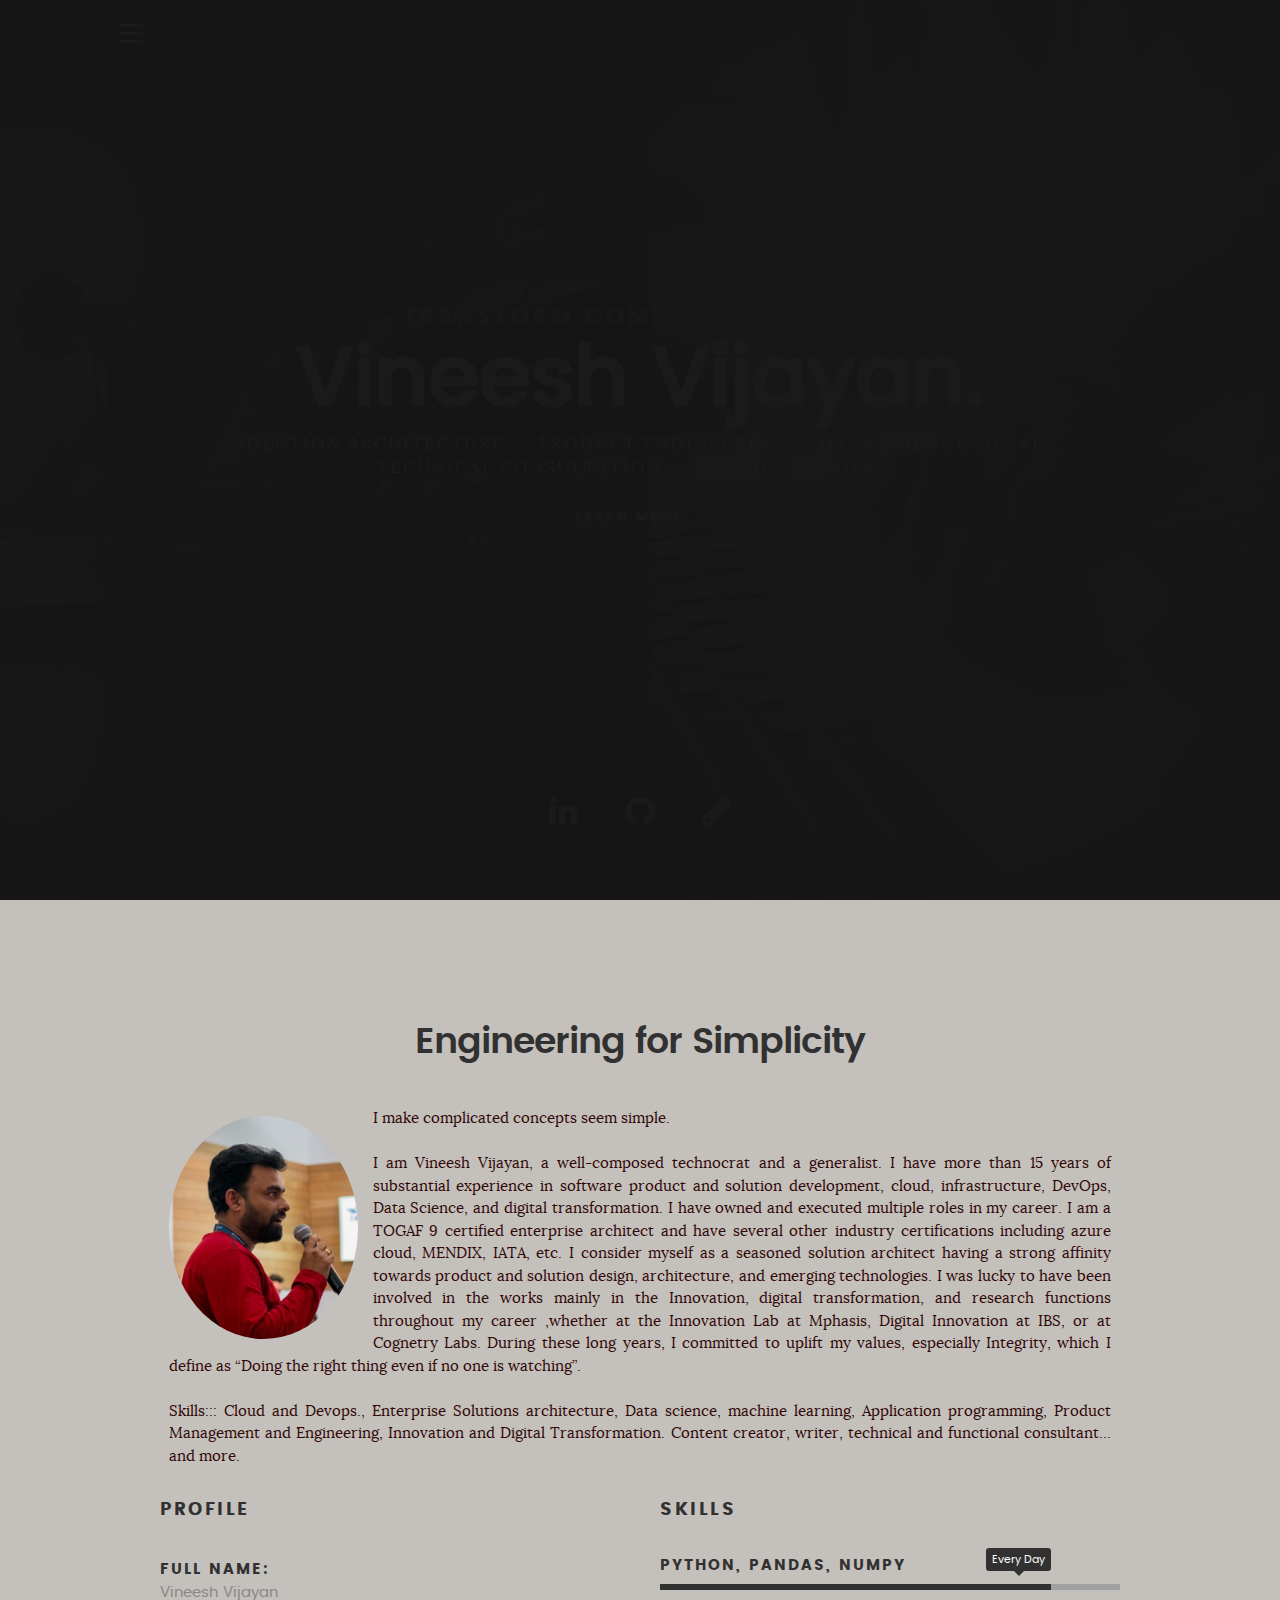
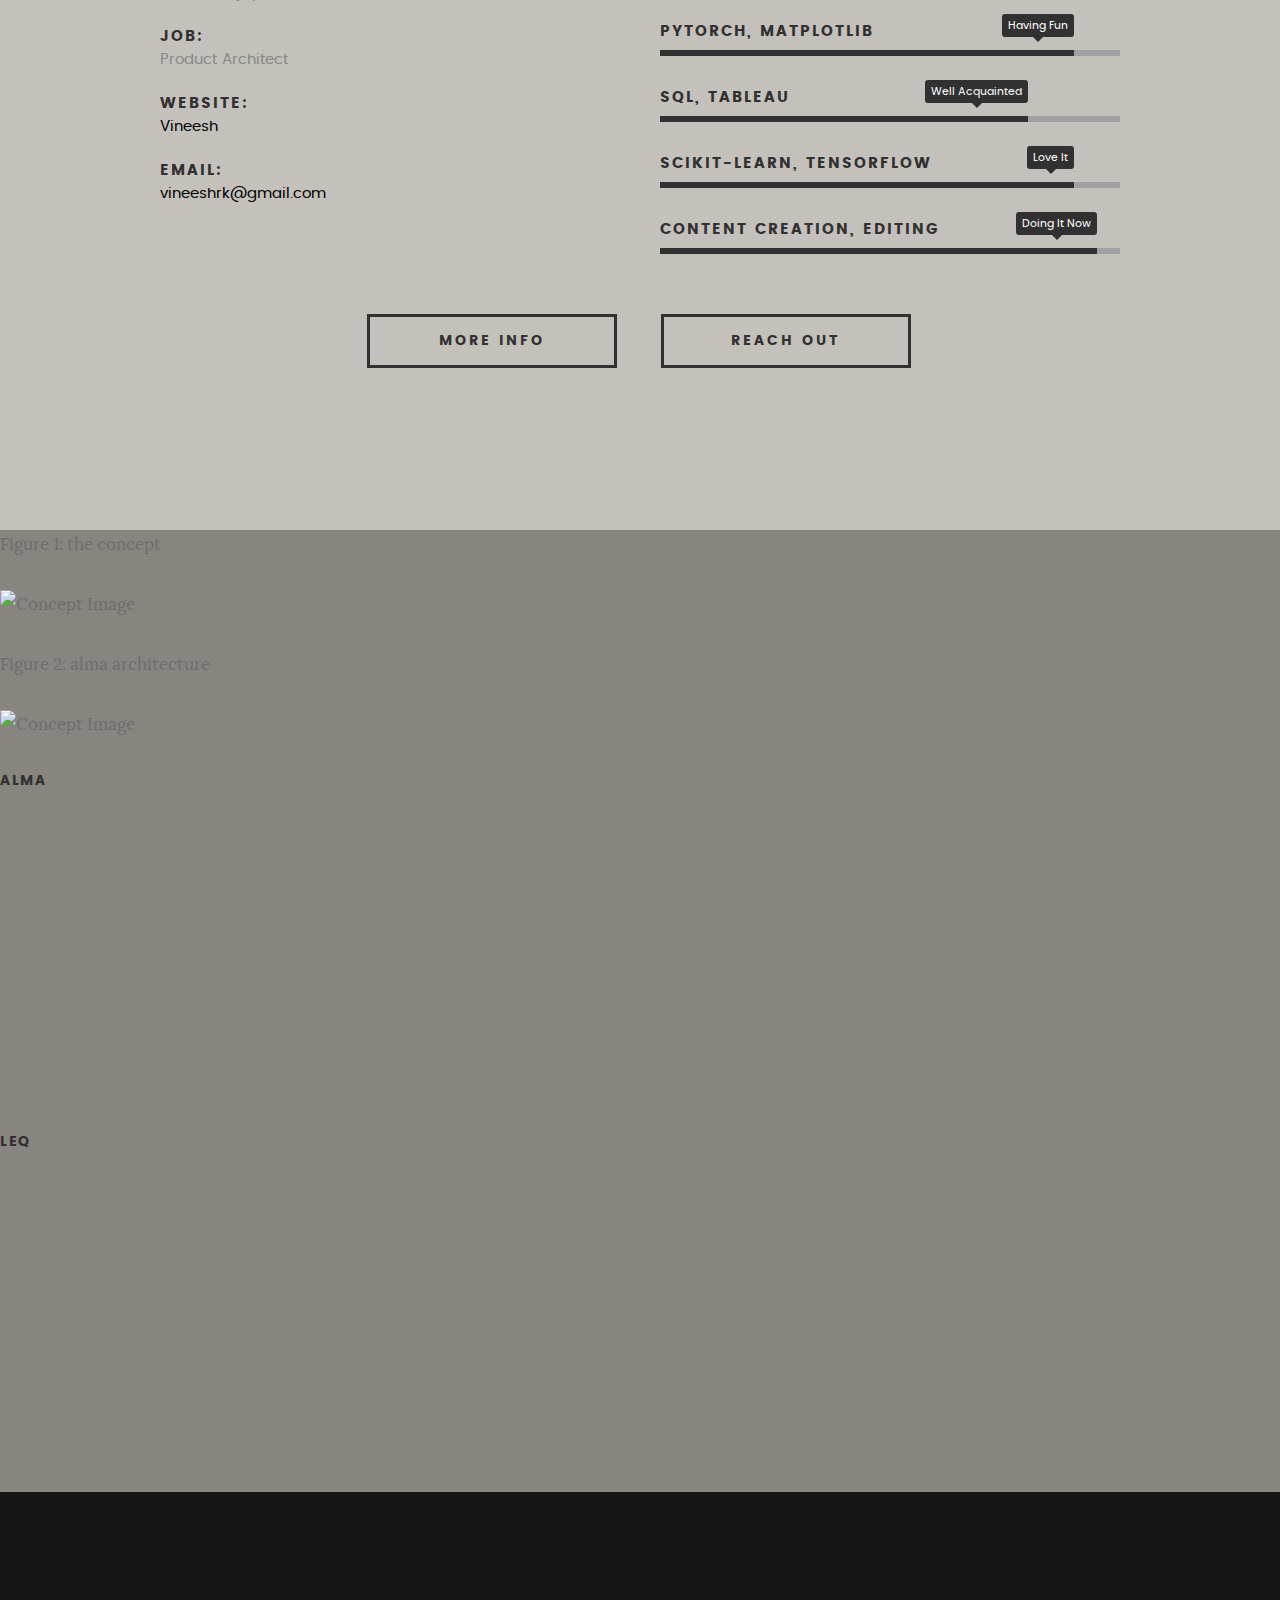
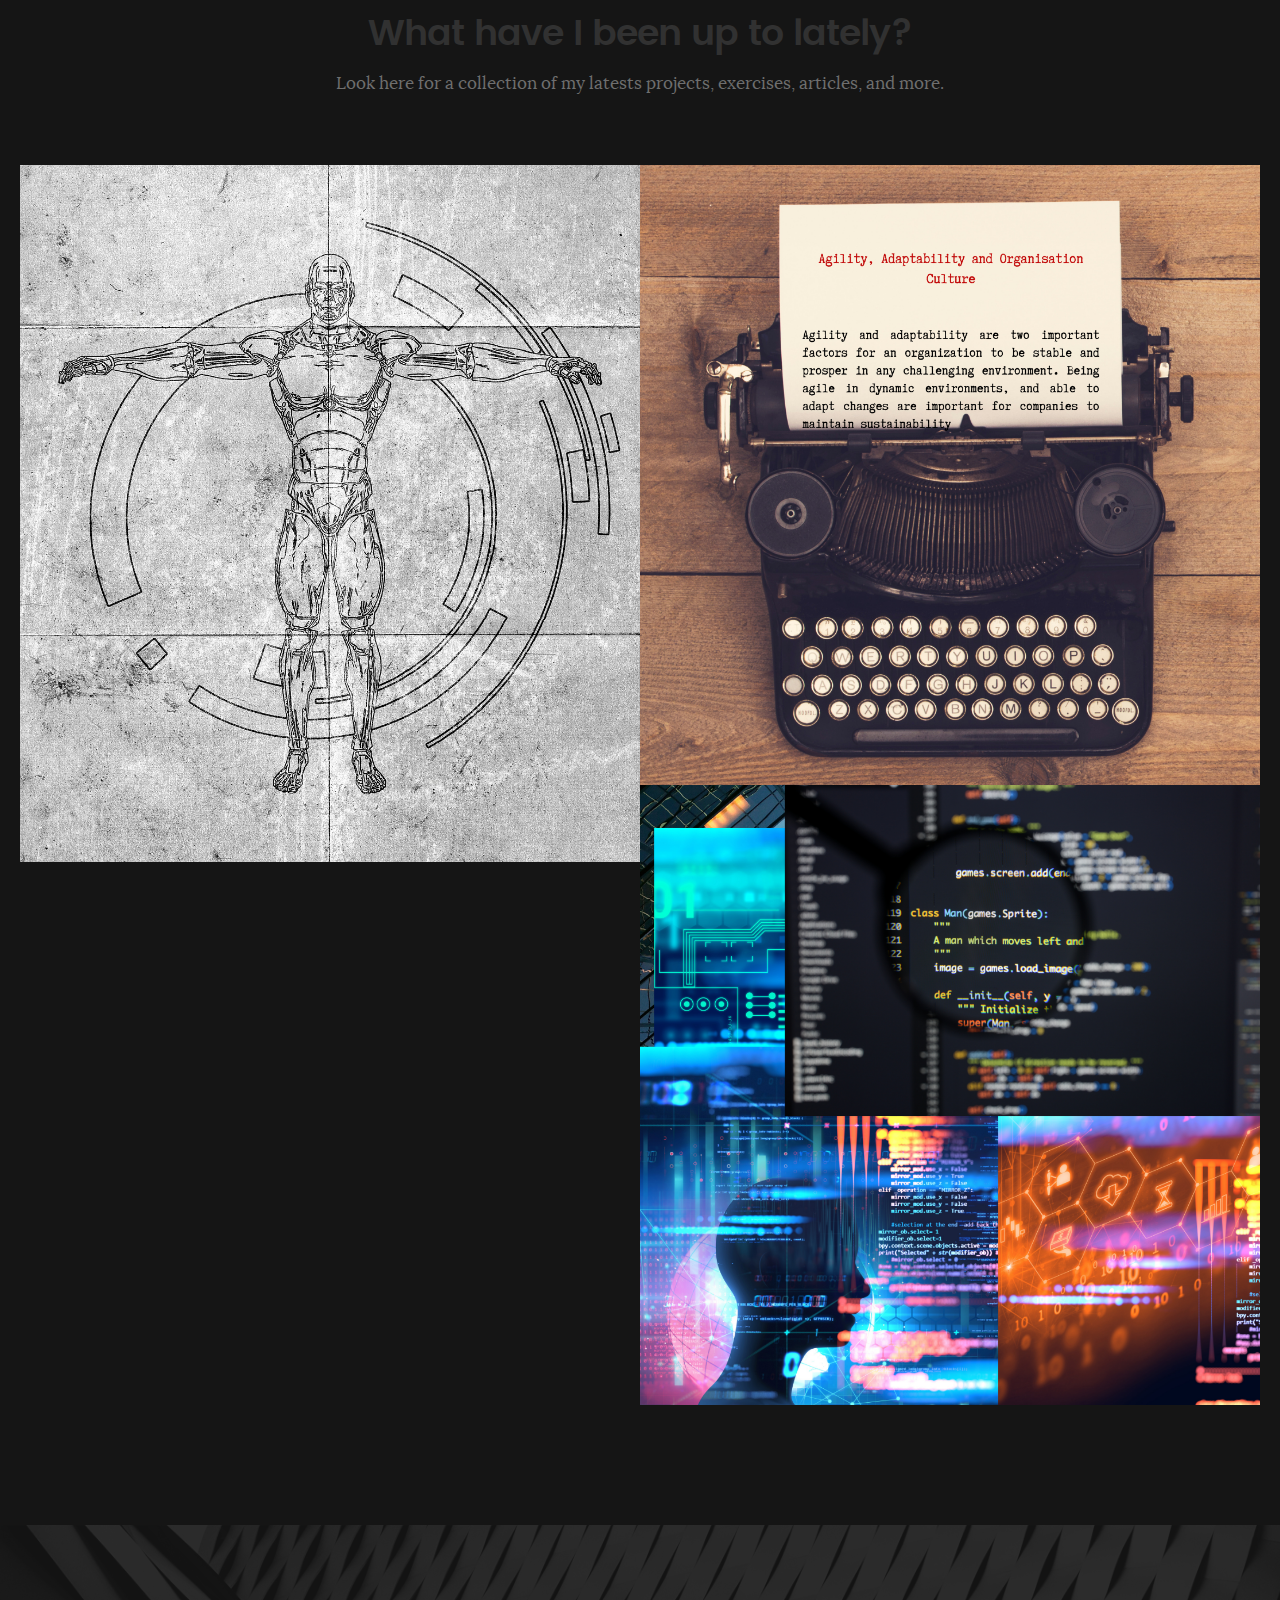
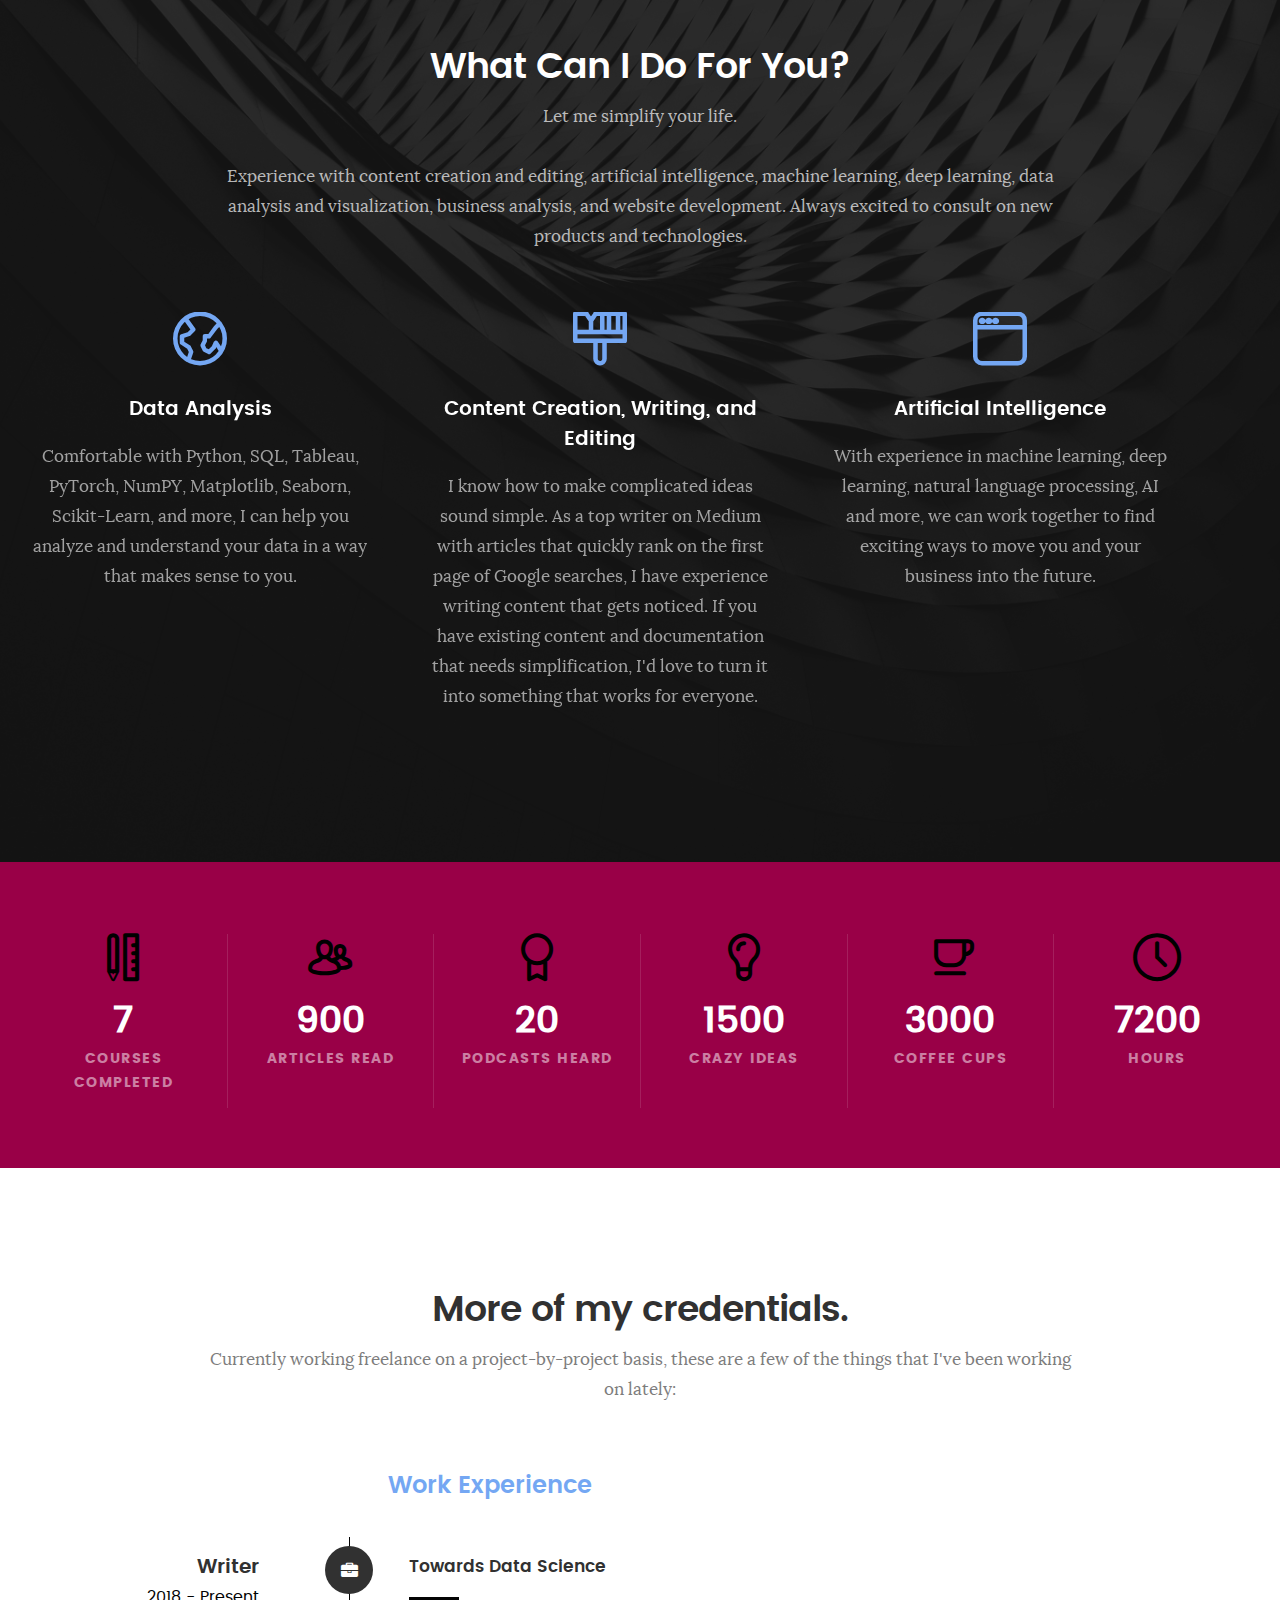
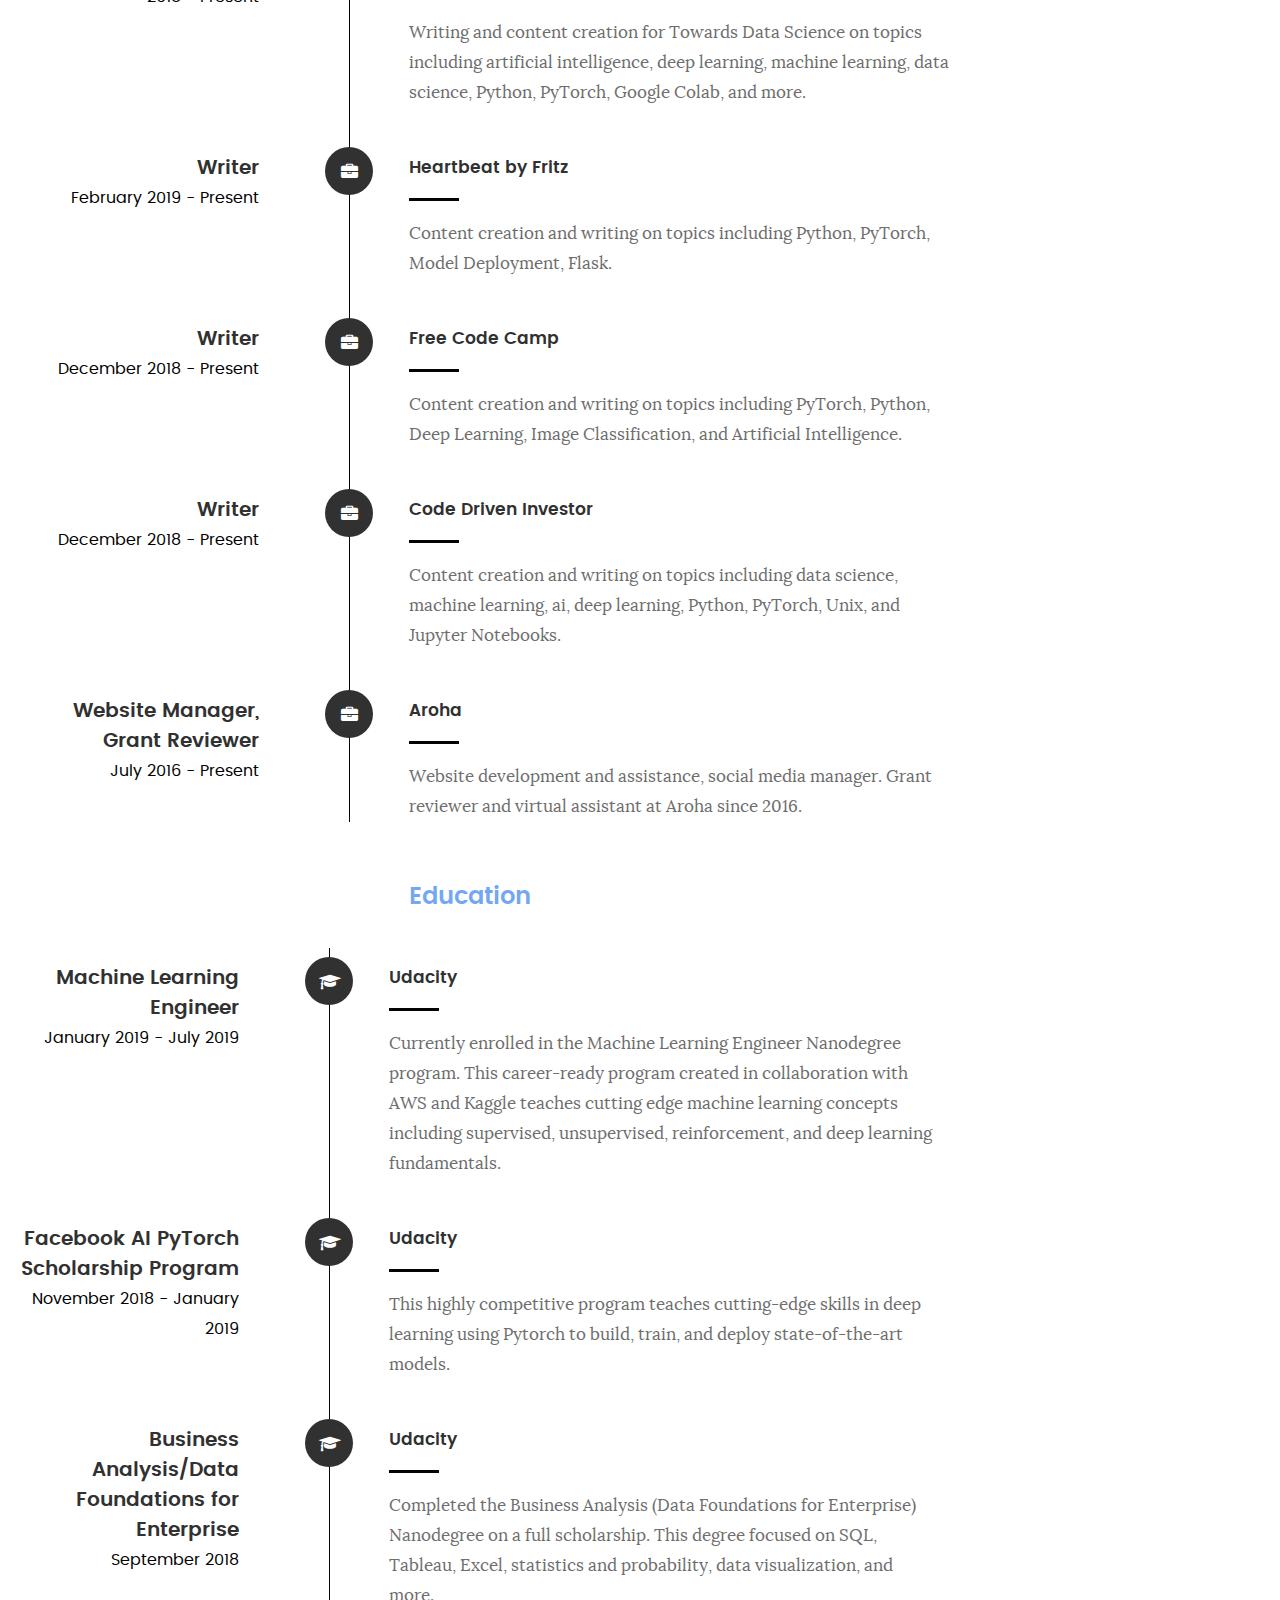
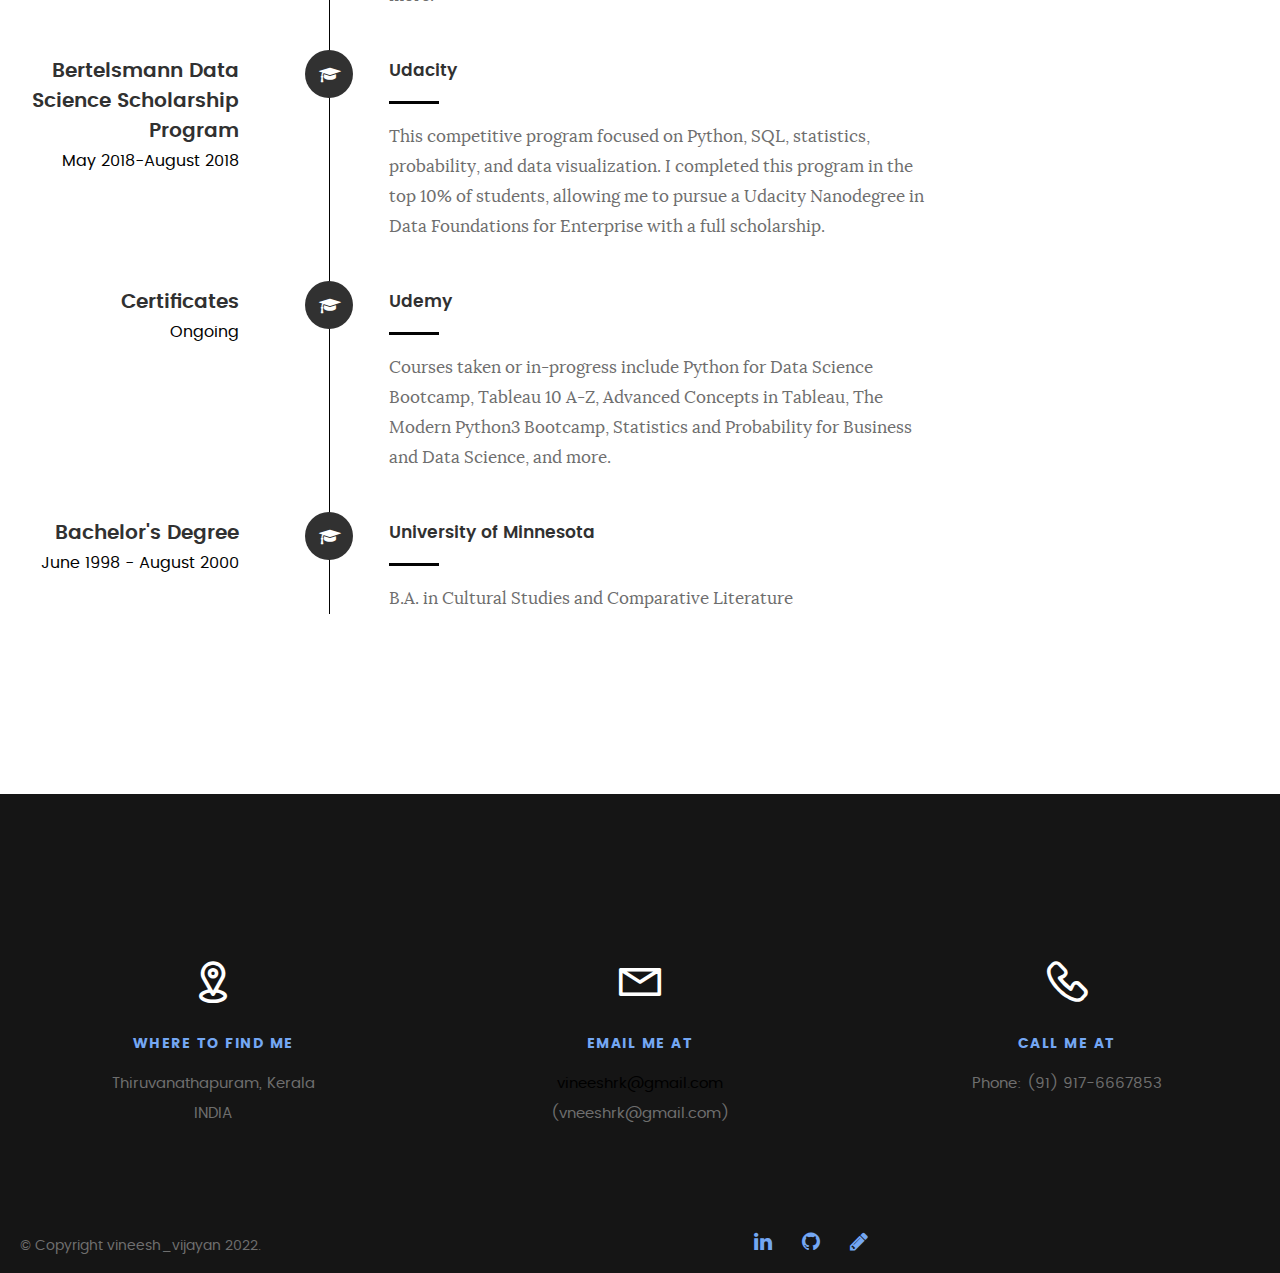
==== index.html @ 2d5798b7 "css changes" ====
<!DOCTYPE html>
<!--[if IE 8 ]><html class="no-js oldie ie8" lang="en"> <![endif]-->
<!--[if IE 9 ]><html class="no-js oldie ie9" lang="en"> <![endif]-->
<!--[if (gte IE 9)|!(IE)]><!--><html class="no-js" lang="en"> <!--<![endif]-->
<head>

   <!--- basic page needs
   ================================================== -->
   <meta charset="utf-8">
	<title>Vineesh</title>
	<meta name="description" content="">  
	<meta name="author" content="">

   <!-- mobile specific metas
   ================================================== -->
	<meta name="viewport" content="width=device-width, initial-scale=1, maximum-scale=1">

 	<!-- CSS
   ================================================== -->
   <link rel="stylesheet" href="css/base.css">  
   <link rel="stylesheet" href="css/main.css">
   <link rel="stylesheet" href="css/vendor.css">     

   <!-- script
   ================================================== -->   
	<script src="js/modernizr.js"></script>
	<script src="js/pace.min.js"></script>

   <!-- favicons
	================================================== -->
	<link rel="apple-touch-icon" sizes="180x180" href="/apple-touch-icon.png">
	<link rel="icon" type="image/png" sizes="32x32" href="/favicon-32x32.png">
	<link rel="icon" type="image/png" sizes="16x16" href="/favicon-16x16.png">
	<link rel="manifest" href="/site.webmanifest">
	<link rel="mask-icon" href="/safari-pinned-tab.svg" color="#5bbad5">
	<meta name="msapplication-TileColor" content="#da532c">
	<meta name="theme-color" content="#ffffff">

	<link rel="shortcut icon" href="https://bonn0062.github.io/portfolio_ab/favicon.ico">
	<!-- <link rel="shortcut icon"> <img src="images/logo.png" type="image/x-icon" /> -->
	<link rel="stylesheet" href="path/to/font-awesome/css/font-awesome.min.css">	
</head>

<body id="top">

	<!-- header 
   ================================================== -->
   <header>   	
   	<div class="row">

   		<div class="top-bar">
   			<a class="menu-toggle" href="#"><span>Menu</span></a>

	   		<div class="logo">
			
		         <a href="index.html"></a>
		      </div>		      

		   	<nav id="main-nav-wrap">
					<ul class="main-navigation">
						<li class="current"><a class="smoothscroll"  href="#intro" title="">Home</a></li>
						<li><a class="smoothscroll"  href="#about" title="">About</a></li>
						<li><a class="smoothscroll"  href="#resume" title="">Resume</a></li>
						<li><a class="smoothscroll"  href="#portfolio" title="">Portfolio</a></li>
						<li><a class="smoothscroll"  href="#services" title="">Services</a></li>					
						<li><a class="smoothscroll"  href="#contact" title="">Contact</a></li>
						<li><a href="projects.html" title="">Projects</a></li>		
										
					</ul>
				</nav>    		
   		</div> <!-- /top-bar --> 
   		
   	</div> <!-- /row --> 		
   </header> <!-- /header -->

	<!-- intro section
   ================================================== -->
   <section id="intro">   

   	<div class="intro-overlay"></div>	

   	<div class="intro-content">
   		<div class="row">

   			<div class="col-twelve">

	   			<h5>Transform complex to Simple</h5>
	   			<h1>Vineesh Vijayan.</h1>

	   			<p class="intro-position">
					<span>Solution Architecture</span>
	   				<span>Product Engineering</span>
					<span>Data Science ML/AI </span>
	   				<span>Technical Consultation</span> 
					<span>Cloud / DevOps</span> 
	   			</p>

	   			<a class="button stroke smoothscroll" href="#about" title="">learn more</a>
				 

	   		</div>  
   			
   		</div>   		 		
   	</div> <!-- /intro-content --> 

   	<ul class="intro-social">        
         <li><a href="https://www.linkedin.com/in/vineesh-vijayan-kylm/"><i class="fa fa-linkedin"></i></a></li>
         <li><a href="https://github.com/vins2win"><i class="fa fa-github"></i></a></li>
         <li><a href="https://medium.com/@vineeshrk"><i class="fa fa-pencil"></i></a></li>
      </ul> <!-- /intro-social -->      	

   </section> <!-- /intro -->



   <!-- about section
   ================================================== -->
   <section id="about">  

   	<div class="row section-intro">
   		<div class="col-twelve">

   			<!-- <h5>About me !! </h5> -->
   			<h1>Engineering for Simplicity</h1>

   			<div class="intro-info">

   				<span class="img-profile"><img src="images/vineesh.jpg" alt="Profile Picture"></span>

   			I make complicated concepts seem simple.<br><br>I am Vineesh Vijayan, a well-composed technocrat and a generalist. I have more than 15 years of substantial experience in software product and solution development, cloud, infrastructure, DevOps, Data Science, and digital transformation. I have owned and executed multiple roles in my career. I am a TOGAF 9 certified enterprise architect and have several other industry certifications including azure cloud, MENDIX, IATA, etc. I consider myself as a seasoned solution architect having a strong affinity towards product and solution design, architecture, and emerging technologies.  I was lucky to have been involved in the works mainly in the Innovation, digital transformation, and research functions throughout my career ,whether at the Innovation Lab at Mphasis, Digital Innovation at IBS, or at Cognetry Labs. During these long years, I committed to uplift my values, especially Integrity, which I define as “Doing the right thing even if no one is watching”.<br><br> Skills::: Cloud and Devops., Enterprise Solutions architecture, Data science, machine learning, Application programming, Product Management and Engineering, Innovation and Digital Transformation. Content creator, writer, technical and functional consultant… and more.
   			</div>   			

   		</div>   		
   	</div> <!-- /section-intro -->

   	<div class="row about-content">

   		<div class="col-six tab-full">

   			<h3>Profile</h3>
   			<p></p>

   			<ul class="info-list">
   				<li>
   					<strong>Full Name:</strong>
   					<span>Vineesh Vijayan</span>
   				</li>
   				<li>
   					<strong>Job:</strong>
   					<span>Product Architect</span>
   				</li>
   				<li>
   					<strong>Website:</strong>
						<span><a href="https://vins2win.github.io/">Vineesh</span></a>
   				</li>
   				<li>
   					<strong>Email:</strong></a>
   					<span><a href="mailto:vineeshrk@gmail.com">vineeshrk@gmail.com</span></a>
   				</li>

   			</ul> <!-- /info-list -->

   		</div>

   		<div class="col-six tab-full">

   			<h3>Skills</h3>
   			<p></p>

				<ul class="skill-bars">
				   <li>
				   	<div class="progress percent85"><span>Every Day</span></div>
				   	<strong>Python, Pandas, Numpy</strong>
				   </li>
				   <li>
				   	<div class="progress percent90"><span>Having Fun</span></div>
				   	<strong>PyTorch, Matplotlib</strong>
				   </li>
				   <li>
				   	<div class="progress percent80"><span>Well Acquainted</span></div>
				   	<strong>SQL, Tableau</strong>
				   </li>
				   <li>
				   	<div class="progress percent90"><span>Love It</span></div>
				   	<strong>Scikit-Learn, Tensorflow</strong>
				   </li>
				   <li>

				   	<div class="progress percent95"><span>Doing It Now</span></div>
				   	<strong>Content Creation, Editing</strong>
				   </li>
      
				</ul> <!-- /skill-bars -->		

   		</div>

   	</div>

   	<div class="row button-section">
   		<div class="col-twelve">
   			<a href="#contact" title="Hire Me" class="button stroke smoothscroll">More Info</a>
   			<a href="mailto:vineeshrk@gmail.com" title="Hire Me" class="button stroke smoothscroll">Reach Out</a>
   		</div>   		
   	</div>

 </section>


 <section id="ideas">
	<p>Figure 1: the concept</p>
	<p><img src="https://res.cloudinary.com/devpost/image/fetch/s--vIz_rzKz--/c_limit,f_auto,fl_lossy,q_auto:eco,w_900/https://challengepost-s3-challengepost.netdna-ssl.com/photos/production/software_photos/001/123/712/datas/gallery.jpg" alt="Concept Image " data-canonical-url="https://challengepost-s3-challengepost.netdna-ssl.com/photos/production/software_photos/001/123/712/datas/gallery.jpg"></p>
	<p>Figure 2: alma architecture</p>
	<p><img src="https://res.cloudinary.com/devpost/image/fetch/s--xdXoKTLy--/c_limit,f_auto,fl_lossy,q_auto:eco,w_900/https://challengepost-s3-challengepost.netdna-ssl.com/photos/production/software_photos/001/124/132/datas/gallery.jpg" alt="Concept Image " data-canonical-url="https://challengepost-s3-challengepost.netdna-ssl.com/photos/production/software_photos/001/124/132/datas/gallery.jpg"></p>

	<h5>ALMA</h5>
	<iframe width="560" height="315" src="https://www.youtube.com/embed/gamVvmH_934" title="YouTube video player" frameborder="0" allow="accelerometer; autoplay; clipboard-write; encrypted-media; gyroscope; picture-in-picture" allowfullscreen></iframe>

	<h5>LEQ</h5>

	<iframe width="560" height="315" src="https://www.youtube.com/embed/sD6zFOxVbFw" title="YouTube video player" frameborder="0" allow="accelerometer; autoplay; clipboard-write; encrypted-media; gyroscope; picture-in-picture" allowfullscreen></iframe>

</section>
 
	<!-- Portfolio Section
   ================================================== -->
   <section id="portfolio">

		<div class="row section-intro">
   		<div class="col-twelve">

			   <!-- <h5>Portfolio</h5> -->
			  
   			<h1>What have I been up to lately?</h1>

   			<p class="lead">Look here for a collection of my latests projects, exercises, articles, and more.</p>
			
   		</div>   		
   	</div> <!-- /section-intro--> 

   	<div class="row portfotlio-content">

   		<div class="col-twelve">

   			<!-- portfolio-wrapper -->
	         <div id="folio-wrapper" class="block-1-2 block-mob-full stack">

					<div class="bgrid folio-item">
							<div class="item-wrap">
								<img src="images/portfolio/Robot.jpg" alt="Img via Pixabay">
							   <a href="#modal-05" class="overlay">             		                  
								  <div class="folio-item-table">
									  <div class="folio-item-cell">
										  <h3 class="folio-title">Projects</h3>	     					    
												  <span class="folio-types">
													   Data Science, Machine Learning, Artificial Intelligence, <br> and Deep Learning Projects and Examples
												</span>		     		
											 </div> 	                      	
								  </div>                    
							   </a>
							</div>
							 </div> <!-- /folio-item -->

	        		<div class="bgrid folio-item">
	               <div class="item-wrap">
	               	<img src="images/portfolio/writing.png" alt="Img via Pixabay">
	               	<a href="#modal-02" class="overlay">              		                  
	                     <div class="folio-item-table">
	                     	<div class="folio-item-cell">
	                     		<h3 class="folio-title">Medium</h3>  				    
		     					    	<span class="folio-types">
												Find me on Medium 
		     					      </span>		   		
		     					   </div> 	                      	
	                     </div>                   
	                  </a>
	               </div>
	        		</div> <!-- /folio-item -->

					<div class="bgrid folio-item">
							<div class="item-wrap">
								<img src="images/portfolio/FindMe.jpg" alt="Image via Pixabay">
							   <a href="#modal-01" class="overlay">	                  	           
								  <div class="folio-item-table">
									  <div class="folio-item-cell">
												 <h3 class="folio-title">Find me on GitHub</h3>	     					    
												   <span class="folio-types">
													   Peruse my Repositories
												 </span>
											 </div>	                      	
								  </div>                    
							   </a>
							</div>	               
							 </div> <!-- /folio-item -->	        	

	        
	            <!-- modal popups - begin
	            ============================================================= -->
	            <div id="modal-01" class="popup-modal slider mfp-hide">	

				     	<div class="media">
				     		<img src="images/portfolio/FindMe.jpg" alt="" />
				     	</div>      	

					   <div class="description-box">
					      <h4>Find Me On GitHub</h4>		      
					      <p>A collection of my open source projects and repositories.</p>

					      <div class="categories">Data Science</div>			               
					   </div>

			         <div class="link-box">
			            <a href="https://github.com/vins2win" target=_blank>Show Me</a>
					      <a href="#" class="popup-modal-dismiss">Close</a>
			         </div>		      

				   </div> <!-- /modal-01 -->

				   <div id="modal-02" class="popup-modal slider mfp-hide">	

				     	<div class="media">
				     		<img src="images/portfolio/writing.png" alt="" />
				     	</div>      	

					   <div class="description-box">
					      <h4>Medium</h4>		      
					      <p>Writing for a cause.</p>
					      <div class="categories">My Stories</div>			               
					   </div>

			         <div class="link-box">
			            <a href="https://medium.com/@vineeshrk" target=_blank >Show Me</a>
					      <a href="#" class="popup-modal-dismiss">Close</a>
			         </div>		      

				   </div> <!-- /modal-02 -->

				  
				   <div id="modal-05" class="popup-modal slider mfp-hide">	

					<div class="media">
						<img src="images/portfolio/writing.png" alt="" />
					</div>      	

				  <div class="description-box">
					 <h4>Ideas and Solutions</h4>		      
					 <p>Creating to simplify.</p>
					 <div class="categories">My Ideas</div>			               
				  </div>

				<div class="link-box">
				   <a href="#ideas" target=_blank >Show Me</a>
					 <a href="#" class="popup-modal-dismiss">Close</a>
				</div>		      

			  </div> <!-- /modal-02 -->


				   <!-- modal popups - end
	            ============================================================= -->

	         </div> <!-- /portfolio-wrapper --> 

   		</div>  <!-- /twelve -->   

   	</div> <!-- /portfolio-content --> 
		
	</section> <!-- /portfolio --> 

<!--</section>  /process-->    
<!--add download cv button (right below hire me)
<a href="#" title="Download CV" class="button button-primary">Download CV</a>-->


<!-- services Section
================================================== -->
	<section id="services">

		<div class="overlay"></div>

		<div class="row section-intro">
   		<div class="col-twelve">

   			<!-- <h5>Services</h5> -->
   			<h1>What Can I Do For You?</h1>

   			<p class="lead">Let me simplify your life. <br><br> Experience with content creation and editing, artificial intelligence, machine learning, deep learning, data analysis and visualization, business analysis, and website development. Always excited to consult on new products and technologies.</p>

   		</div>   		
   	</div> <!-- /section-intro -->

   	<div class="row services-content">

   		<div id="owl-slider" class="owl-carousel services-list">

	      	<div class="service">	

	      		<span class="icon"><i class="icon-earth"></i></span>            

	            <div class="service-content">	

	            	 <h3>Data Analysis</h3>

		            <p class="desc">Comfortable with Python, SQL, Tableau, PyTorch, NumPY, Matplotlib, Seaborn, Scikit-Learn, and more, I can help you analyze and understand your data in a way that makes sense to you.
	         		</p>
	         		
	         	</div> 	         	 

				</div> <!-- /service -->

			   <div class="service">

			   	<span class="icon"><i class="icon-paint-brush"></i></span>		            

	            <div class="service-content">

	            	<h3>Content Creation, Writing, and Editing</h3>

		            <p class="desc">I know how to make complicated ideas sound simple. As a top writer on Medium with articles that quickly rank on the first page of Google searches, I have  experience writing content that gets noticed. If you have existing content and documentation that needs simplification, I'd love to turn it into something that works for everyone.
	        			</p> 

	            </div> 	            	               
               

			   </div> <!-- /service -->
			   <div class="service">	

					<span class="icon"><i class="icon-window"></i></span>                          

	            <div class="service-content">	

	            	<h3>Artificial Intelligence</h3>  

		            <p class="desc">With experience in machine learning, deep learning, natural language processing, AI and more, we can work together to find exciting ways to move you and your business into the future. 
	         		</p>

	            </div>	 
				</div> <!-- /service -->

	      </div> <!-- /services-list -->
   		
   	</div> <!-- /services-content -->
		
	</section> <!-- /services -->	

	<!-- stats Section
   ================================================== -->
	<section id="stats" class="count-up">

		<div class="row">
			<div class="col-twelve">

				<div class="block-1-6 block-s-1-3 block-tab-1-2 block-mob-full stats-list">

					<div class="bgrid stat">

						<div class="icon-part">
							<i class="icon-pencil-ruler"></i>
						</div>

						<h3 class="stat-count">
							7
						</h3>

						<h5 class="stat-title">
							Courses Completed
						</h5>

					</div> <!-- /stat -->					

					<div class="bgrid stat">

						<div class="icon-part">
							<i class="icon-users"></i>
						</div>

						<h3 class="stat-count">
							900
						</h3>

						<h5 class="stat-title">
							Articles Read
						</h5>

					</div> <!-- /stat -->

					<div class="bgrid stat">

						<div class="icon-part">
							<i class="icon-badge"></i>
						</div>

						<h3 class="stat-count">
							20
						</h3>

						<h5 class="stat-title">
							Podcasts Heard
						</h5>

					</div> <!-- /stat -->									

					<div class="bgrid stat">

						<div class="icon-part">
							<i class="icon-light-bulb"></i>
						</div>

						<h3 class="stat-count">
							1500
						</h3>

						<h5 class="stat-title">
							Crazy Ideas
						</h5>

					</div> <!-- /stat -->

					<div class="bgrid stat">

						<div class="icon-part">
							<i class="icon-cup"></i>
						</div>

						<h3 class="stat-count">
							3000
						</h3>

						<h5 class="stat-title">
							Coffee Cups
						</h5>

					</div> <!-- /stat -->

					<div class="bgrid stat">

						<div class="icon-part">
							<i class="icon-clock"></i>
						</div>

						<h3 class="stat-count">
							7200
						</h3>

						<h5 class="stat-title">
							Hours
						</h5>

					</div> <!-- /stat -->

				</div> <!-- /stats-list -->

			</div> <!-- /twelve -->
		</div> <!-- /row -->

	</section> <!-- /stats -->


   <!-- resume Section
   ================================================== -->
	<section id="resume" class="grey-section">

		<div class="row section-intro">
   		<div class="col-twelve">

   			<!-- <h5>Resume</h5> -->
   			<h1>More of my credentials.</h1>

   			<p class="lead">Currently working freelance on a project-by-project basis, these are a few of the things that I've been working on lately:</p>

   		</div>   		
   	</div> <!-- /section-intro--> 

   	<div class="row resume-timeline">

   		<div class="col-twelve resume-header">

   			<h2>Work Experience</h2>

   		</div> <!-- /resume-header -->

   		<div class="col-twelve">

   			<div class="timeline-wrap">

   				<div class="timeline-block">

	   				<div class="timeline-ico">
	   					<i class="fa fa-briefcase"></i>
	   				</div>

	   				<div class="timeline-header">
	   					<h3>Writer</h3>
	   					<p>2018 - Present</p>
	   				</div>

	   				<div class="timeline-content">
	   					<h4>Towards Data Science</h4>
	   					<p>Writing and content creation for Towards Data Science on topics including artificial intelligence, deep learning, machine learning, data science, Python, PyTorch, Google Colab, and more.</p>
	   				</div>

	   			</div> <!-- /timeline-block -->
				
				<div class="timeline-block">

	   				<div class="timeline-ico">
	   					<i class="fa fa-briefcase"></i>
	   				</div>

	   				<div class="timeline-header">
	   					<h3>Writer</h3>
	   					<p>February 2019 - Present</p>
	   				</div>

	   				<div class="timeline-content">
	   					<h4>Heartbeat by Fritz</h4>
	   					<p>Content creation and writing on topics including Python, PyTorch, Model Deployment, Flask.</p>
	   				</div>

	   			</div> <!-- /timeline-block -->

				<div class="timeline-block">

	   				<div class="timeline-ico">
	   					<i class="fa fa-briefcase"></i>
	   				</div>

	   				<div class="timeline-header">
	   					<h3>Writer</h3>
	   					<p>December 2018 - Present</p>
	   				</div>

	   				<div class="timeline-content">
	   					<h4>Free Code Camp</h4>
	   					<p>Content creation and writing on topics including PyTorch, Python, Deep Learning, Image Classification, and Artificial Intelligence.
	   			</div> <!-- /timeline-block -->

	   			<div class="timeline-block">

	   				<div class="timeline-ico">
	   					<i class="fa fa-briefcase"></i>
	   				</div>

	   				<div class="timeline-header">
	   					<h3>Writer</h3>
	   					<p>December 2018 - Present</p>
	   				</div>

	   				<div class="timeline-content">
	   					<h4>Code Driven Investor</h4>
	   					<p>Content creation and writing on topics including data science, machine learning, ai, deep learning, Python, PyTorch, Unix, and Jupyter Notebooks.</p>
	   				</div>

	   			</div> <!-- /timeline-block -->

	   			<div class="timeline-block">

	   				<div class="timeline-ico">
	   					<i class="fa fa-briefcase"></i>
	   				</div>

	   				<div class="timeline-header">
	   					<h3>Website Manager, Grant Reviewer</h3>
	   					<p>July 2016 - Present</p>
	   				</div>

	   				<div class="timeline-content">
	   					<h4>Aroha</h4>
	   					<p>Website development and assistance, social media manager. Grant reviewer and virtual assistant at Aroha since 2016.</p>
	   				</div>

	   			</div> <!-- /timeline-block -->

   			</div> <!-- /timeline-wrap -->   			

   		</div> <!-- /col-twelve -->
   		
   	</div> <!-- /resume-timeline -->
   	
   	<div class="row resume-timeline">

   		<div class="col-twelve resume-header">

   			<h2>Education</h2>

   		</div> <!-- /resume-header -->

   		<div class="col-twelve">

   			<div class="timeline-wrap">

			   <div class="timeline-block">

					<div class="timeline-ico">
						<i class="fa fa-graduation-cap"></i>
					</div>

					<div class="timeline-header">
						<h3>Machine Learning Engineer</h3>
						<p>January 2019 - July 2019</p>
					</div>

					<div class="timeline-content">
						<h4>Udacity</h4>
						<p> Currently enrolled in the Machine Learning Engineer Nanodegree program. This career-ready program created in collaboration with AWS and Kaggle teaches cutting edge machine learning concepts including supervised, unsupervised, reinforcement, and deep learning fundamentals. </p>
					</div>

			   </div> <!-- /timeline-block -->

			   <div class="timeline-block">

					<div class="timeline-ico">
						<i class="fa fa-graduation-cap"></i>
					</div>

					<div class="timeline-header">
						<h3>Facebook AI PyTorch Scholarship Program</h3>
						<p>November 2018 - January 2019</p>
					</div>

					<div class="timeline-content">
						<h4>Udacity</h4>
						<p> This highly competitive program teaches cutting-edge skills in deep learning using Pytorch to build, train, and deploy state-of-the-art models.</p>
					</div>

				</div> <!-- /timeline-block -->

   				<div class="timeline-block">

	   				<div class="timeline-ico">
	   					<i class="fa fa-graduation-cap"></i>
	   				</div>

	   				<div class="timeline-header">
	   					<h3>Business Analysis/Data Foundations for Enterprise</h3>
	   					<p>September 2018</p>
	   				</div>

	   				<div class="timeline-content">
	   					<h4>Udacity</h4>
	   					<p>Completed the Business Analysis (Data Foundations for Enterprise) Nanodegree on a full scholarship. This degree focused on SQL, Tableau, Excel, statistics and probability, data visualization, and more.</p>
	   				</div>

				   </div> <!-- /timeline-block -->
			   
				<div class="timeline-block">

					<div class="timeline-ico">
						<i class="fa fa-graduation-cap"></i>
					</div>

					<div class="timeline-header">
						<h3>Bertelsmann Data Science Scholarship Program</h3>
						<p>May 2018-August 2018</p>
					</div>

					<div class="timeline-content">
						<h4>Udacity</h4>
						<p>This competitive program focused on Python, SQL, statistics, probability, and data visualization. I completed this program in the top 10% of students, allowing me to pursue a Udacity Nanodegree in Data Foundations for Enterprise with a full scholarship.</p>
					</div>

				</div> <!-- /timeline-block -->

	   			<div class="timeline-block">

	   				<div class="timeline-ico">
	   					<i class="fa fa-graduation-cap"></i>
	   				</div>

	   				<div class="timeline-header">
	   					<h3>Certificates</h3>
	   					<p>Ongoing</p>
	   				</div>

	   				<div class="timeline-content">
	   					<h4>Udemy</h4>
	   					<p>Courses taken or in-progress include Python for Data Science Bootcamp, Tableau 10 A-Z, Advanced Concepts in Tableau, The Modern Python3 Bootcamp, Statistics and Probability for Business and Data Science, and more. </p>
	   				</div>

	   			</div> <!-- /timeline-block -->

	   			<div class="timeline-block">

	   				<div class="timeline-ico">
	   					<i class="fa fa-graduation-cap"></i>
	   				</div>

	   				<div class="timeline-header">
	   					<h3>Bachelor's Degree</h3>
	   					<p>June 1998 - August 2000</p>
	   				</div>

	   				<div class="timeline-content">
	   					<h4>University of Minnesota</h4>
	   					<p>B.A. in Cultural Studies and Comparative Literature</p>
	   				</div>

	   			</div> <!-- /timeline-block -->

   			</div> <!-- /timeline-wrap -->   			

   		</div> <!-- /col-twelve -->
   		
   	</div> <!-- /resume-timeline -->
		
	</section> <!-- /features -->
	
   <!-- contact
   ================================================== -->
   <section id="contact">

	
   		
   	</div> <!-- /contact-form -->

   	<div class="row contact-info">

   		<div class="col-four tab-full">

   			<div class="icon">
   				<i class="icon-pin"></i>
   			</div>

   			<h5>Where to find me</h5>

   			<p>
            Thiruvanathapuram, Kerala<br>
            INDIA 
            </p>

   		</div>

   		<div class="col-four tab-full collapse">
			<a href="mailto: vineeshrk@gmail.com">
   			<div class="icon">
   				<i class="icon-mail"></i>
   			</div>
   			<h5>Email Me At</h5>
			   vineeshrk@gmail.com</a><br>	
			   (vneeshrk@gmail.com)	     
			   </p>

   		</div>

   		<div class="col-four tab-full">

   			<div class="icon">
   				<i class="icon-phone"></i>
   			</div>

   			<h5>Call Me At</h5>

   			<p>Phone: (91) 917-6667853<br>
			   </p>

   		</div>
   		
   	</div> <!-- /contact-info -->
		
	</section> <!-- /contact -->


   <!-- footer
   ================================================== -->

   <footer>
		<div class="row">

			<div class="col-six tab-full pull-right social">

				<ul class="footer-social">        
					<li><a href="https://www.linkedin.com/in/vineesh-vijayan-kylm/"><i class="fa fa-linkedin"></i></a></li>
					<li><a href="https://github.com/vins2win"><i class="fa fa-github"></i></a></li>
					<li><a href="https://medium.com/@vineeshrk"><i class="fa fa-pencil"></i></a></li>
			  </ul> 
				 
		 </div>

		 <div class="col-six tab-full">
			 <div class="copyright">
				   <span>© Copyright vineesh_vijayan 2022.</span> 
				</div>		                  
			 </div>

			 <div id="go-top">
				<a class="smoothscroll" title="Back to Top" href="#top"><i class="fa fa-long-arrow-up"></i></a>
			 </div>

		 </div> <!-- /row -->     	
  </footer>  

  <div id="preloader"> 
	   <div id="loader"></div>
  </div> 

  <!-- Java Script
  ================================================== --> 
  <script src="js/jquery-2.1.3.min.js"></script>
  <script src="js/plugins.js"></script>
  <script src="js/main.js"></script>

</body>

</html>
---- css/base.css ----
/**
 * =================================================================== 
 *
 *  Kards v1.0 Base Stylesheet
 *  url: styleshout.com
 *  03-01-2016
 *  ------------------------------------------------------------------
 *  TOC:
 *  01. reset
 *  02. basic/base setup styles
 *  03. grid
 *  04. MISC
 *
 * =================================================================== 
 */

/** 
 * ===================================================================
 * 01. reset - normalize.css v3.0.2 | MIT License | git.io/normalize
 *
 * ------------------------------------------------------------------- 
 */
html {
  font-family: sans-serif;
  -ms-text-size-adjust: 100%;
  -webkit-text-size-adjust: 100%;
}

body {
  margin: 0;
}

article,
aside,
details,
figcaption,
figure,
footer,
header,
hgroup,
main,
menu,
nav,
section,
summary {
  display: block;
}

audio,
canvas,
progress,
video {
  display: inline-block;
  vertical-align: baseline;
}

audio:not([controls]) {
  display: none;
  height: 0;
}

[hidden],
template {
  display: none;
}

a {
  background: transparent;
}

a:active,
a:hover {
  outline: 0;
}

abbr[title] {
  border-bottom: 1px dotted;
}

b,
strong {
  font-weight: bold;
}

dfn {
  font-style: italic;
}

h1 {
  font-size: 2em;
  margin: 0.67em 0;
}

mark {
  background: #ff0;
  color: #000;
}

small {
  font-size: 80%;
}

sub,
sup {
  font-size: 75%;
  line-height: 0;
  position: relative;
  vertical-align: baseline;
}

sup {
  top: -0.5em;
}

sub {
  bottom: -0.25em;
}

img {
  border: 0;
}

svg:not(:root) {
  overflow: hidden;
}

figure {
  margin: 1em 40px;
}

hr {
  -moz-box-sizing: content-box;
  box-sizing: content-box;
  height: 0;
}

pre {
  overflow: auto;
}

code,
kbd,
pre,
samp {
  font-family: monospace, monospace;
  font-size: 1em;
}

button,
input,
optgroup,
select,
textarea {
  color: inherit;
  font: inherit;
  margin: 0;
}

button {
  overflow: visible;
}

button,
select {
  text-transform: none;
}

button,
html input[type="button"],
input[type="reset"],
input[type="submit"] {
  -webkit-appearance: button;
  cursor: pointer;
}

button[disabled],
html input[disabled] {
  cursor: default;
}

button::-moz-focus-inner,
input::-moz-focus-inner {
  border: 0;
  padding: 0;
}

input {
  line-height: normal;
}

input[type="checkbox"],
input[type="radio"] {
  box-sizing: border-box;
  padding: 0;
}

input[type="number"]::-webkit-inner-spin-button,
input[type="number"]::-webkit-outer-spin-button {
  height: auto;
}

input[type="search"] {
  -webkit-appearance: textfield;
  -moz-box-sizing: content-box;
  -webkit-box-sizing: content-box;
  box-sizing: content-box;
}

input[type="search"]::-webkit-search-cancel-button,
input[type="search"]::-webkit-search-decoration {
  -webkit-appearance: none;
}

fieldset {
  border: 1px solid #c0c0c0;
  margin: 0 2px;
  padding: 0.35em 0.625em 0.75em;
}

legend {
  border: 0;
  padding: 0;
}

textarea {
  overflow: auto;
}

optgroup {
  font-weight: bold;
}

table {
  border-collapse: collapse;
  border-spacing: 0;
}

td,
th {
  padding: 0;
}

/** 
 * ===================================================================
 * 02. basic/base setup styles - (_basic.scss)
 *
 * ------------------------------------------------------------------- 
 */
html {
  font-size: 62.5%;
  box-sizing: border-box;
}

*,
*::before,
*::after {
  box-sizing: inherit;
}

body {
  font-weight: normal;
  line-height: 1;
  text-rendering: optimizeLegibility;
  word-wrap: break-word;
  -webkit-overflow-scrolling: touch;
  -webkit-text-size-adjust: none;
}

body,
input,
button {
  -moz-osx-font-smoothing: grayscale;
  -webkit-font-smoothing: antialiased;
}

/**
 * Media - (_basic.scss)
 * ------------------------------------------------------------------- 
 */
img,
video {
  max-width: 100%;
  height: auto;
}

/**
 * Typography resets - (_basic.scss)
 * ------------------------------------------------------------------- 
 */
div,
dl,
dt,
dd,
ul,
ol,
li,
h1,
h2,
h3,
h4,
h5,
h6,
pre,
form,
p,
blockquote,
th,
td {
  margin: 0;
  padding: 0;
}

h1,
h2,
h3,
h4,
h5,
h6 {
  -webkit-font-variant-ligatures: common-ligatures;
  -moz-font-variant-ligatures: common-ligatures;
  font-variant-ligatures: common-ligatures;
  text-rendering: optimizeLegibility;
}

em,
i {
  font-style: italic;
  line-height: inherit;
}

strong,
b {
  font-weight: bold;
  line-height: inherit;
}

small {
  font-size: 60%;
  line-height: inherit;
}

ol,
ul {
  list-style: none;
}

li {
  display: block;
}

/**
 * links - (_basic.scss)
 * ------------------------------------------------------------------- 
 */
a {
  text-decoration: none;
  line-height: inherit;
}

a img {
  border: none;
}

/**
 * inputs - (_basic.scss)
 * ------------------------------------------------------------------- 
 */
fieldset {
  margin: 0;
  padding: 0;
}

input[type="email"],
input[type="number"],
input[type="search"],
input[type="text"],
input[type="tel"],
input[type="url"],
input[type="password"],
textarea {
  -webkit-appearance: none;
  -moz-appearance: none;
  -ms-appearance: none;
  -o-appearance: none;
  appearance: none;
}

/** 
 * ===================================================================
 * 03. grid - (_grid.scss)
 *
 * ------------------------------------------------------------------- 
 */
.row {
  /* width: 94%;
	max-width: 1140px;
	margin: 0 auto; */
}

.row:before,
.row:after {
  content: "";
  display: table;
}

.row:after {
  clear: both;
}

.row .row {
  width: auto;
  max-width: none;
  margin-left: -20px;
  margin-right: -20px;
}

[class*="col-"],
.bgrid {
  float: left;
}

[class*="col-"] + [class*="col-"].end {
  float: right;
}

[class*="col-"] {
  padding: 0 20px;
}

.col-one {
  width: 8.33333%;
}

.col-two,
.col-1-6 {
  width: 16.66667%;
}

.col-three,
.col-1-4 {
  width: 25%;
}

.col-four,
.col-1-3 {
  width: 33.33333%;
}

.col-five {
  width: 41.66667%;
}

.col-six,
.col-1-2 {
  width: 50%;
}

.col-seven {
  width: 58.33333%;
}

.col-eight,
.col-2-3 {
  width: 66.66667%;
}

.col-nine,
.col-3-4 {
  width: 75%;
}

.col-ten,
.col-5-6 {
  width: 83.33333%;
}

.col-eleven {
  width: 91.66667%;
}

.col-twelve,
.col-full {
  width: 100%;
}

/**
 * small screens - (_grid.scss)
 * --------------------------------------------------------------- 
 */
@media screen and (max-width: 1024px) {
  .row .row {
    margin-left: -18px;
    margin-right: -18px;
  }

  [class*="col-"] {
    padding: 0 18px;
  }
}

/**
 * tablets - (_grid.scss)
 * --------------------------------------------------------------- 
 */
@media screen and (max-width: 768px) {
  .row {
    width: auto;
    padding-left: 30px;
    padding-right: 30px;
  }

  .row .row {
    padding-left: 0;
    padding-right: 0;
    margin-left: -15px;
    margin-right: -15px;
  }

  [class*="col-"] {
    padding: 0 15px;
  }

  .tab-1-4 {
    width: 25%;
  }

  .tab-1-3 {
    width: 33.33333%;
  }

  .tab-1-2 {
    width: 50%;
  }

  .tab-2-3 {
    width: 66.66667%;
  }

  .tab-3-4 {
    width: 75%;
  }

  .tab-full {
    width: 100%;
  }
}

/**
 * large mobile devices - (_grid.scss)
 * --------------------------------------------------------------- 
 */
@media screen and (max-width: 600px) {
  .row {
    padding-left: 25px;
    padding-right: 25px;
  }

  .row .row {
    margin-left: -10px;
    margin-right: -10px;
  }

  [class*="col-"] {
    padding: 0 10px;
  }

  .mob-1-4 {
    width: 25%;
  }

  .mob-1-2 {
    width: 50%;
  }

  .mob-3-4 {
    width: 75%;
  }

  .mob-full {
    width: 100%;
  }
}

/**
 * small mobile devices - (_grid.scss)
 * --------------------------------------------------------------- 
 */
@media screen and (max-width: 400px) {
  .row .row {
    padding-left: 0;
    padding-right: 0;
    margin-left: 0;
    margin-right: 0;
  }

  [class*="col-"] {
    width: 100% !important;
    float: none !important;
    clear: both !important;
    margin-left: 0;
    margin-right: 0;
    padding: 0;
  }

  [class*="col-"] + [class*="col-"].end {
    float: none;
  }
}

/** 
 * ===================================================================
 * block grids - (_grid.scss)
 *
 * ------------------------------------------------------------------- 
 */
[class*="block-"]:before,
[class*="block-"]:after {
  content: "";
  display: table;
}

[class*="block-"]:after {
  clear: both;
}

.block-1-6 .bgrid {
  width: 16.66667%;
}

.block-1-4 .bgrid {
  width: 25%;
}

.block-1-3 .bgrid {
  width: 33.33333%;
}

.block-1-2 .bgrid {
  width: 50%;
}

/**
 * Clearing for block grid columns. Allow columns with 
 * different heights to align properly.
 */
.block-1-6 .bgrid:nth-child(6n + 1),
.block-1-4 .bgrid:nth-child(4n + 1),
.block-1-3 .bgrid:nth-child(3n + 1),
.block-1-2 .bgrid:nth-child(2n + 1) {
  clear: both;
}

/**
 * small screens - (_grid.scss)
 * --------------------------------------------------------------- 
 */
@media screen and (max-width: 1024px) {
  .block-s-1-6 .bgrid {
    width: 16.66667%;
  }

  .block-s-1-4 .bgrid {
    width: 25%;
  }

  .block-s-1-3 .bgrid {
    width: 33.33333%;
  }

  .block-s-1-2 .bgrid {
    width: 50%;
  }

  .block-s-full .bgrid {
    width: 100%;
    clear: both;
  }

  [class*="block-s-"] .bgrid:nth-child(n) {
    clear: none;
  }

  .block-s-1-6 .bgrid:nth-child(6n + 1),
  .block-s-1-4 .bgrid:nth-child(4n + 1),
  .block-s-1-3 .bgrid:nth-child(3n + 1),
  .block-s-1-2 .bgrid:nth-child(2n + 1) {
    clear: both;
  }
}

/**
 * tablets - (_grid.scss)
 * --------------------------------------------------------------- 
 */
@media screen and (max-width: 768px) {
  .block-tab-1-6 .bgrid {
    width: 16.66667%;
  }

  .block-tab-1-4 .bgrid {
    width: 25%;
  }

  .block-tab-1-3 .bgrid {
    width: 33.33333%;
  }

  .block-tab-1-2 .bgrid {
    width: 50%;
  }

  .block-tab-full .bgrid {
    width: 100%;
    clear: both;
  }

  [class*="block-tab-"] .bgrid:nth-child(n) {
    clear: none;
  }

  .block-tab-1-6 .bgrid:nth-child(6n + 1),
  .block-tab-1-4 .bgrid:nth-child(4n + 1),
  .block-tab-1-3 .bgrid:nth-child(3n + 1),
  .block-tab-1-2 .bgrid:nth-child(2n + 1) {
    clear: both;
  }
}

/**
 * large mobile devices - (_grid.scss)
 * --------------------------------------------------------------- 
 */
@media screen and (max-width: 600px) {
  .block-mob-1-6 .bgrid {
    width: 16.66667%;
  }

  .block-mob-1-4 .bgrid {
    width: 25%;
  }

  .block-mob-1-3 .bgrid {
    width: 33.33333%;
  }

  .block-mob-1-2 .bgrid {
    width: 50%;
  }

  .block-mob-full .bgrid {
    width: 100%;
    clear: both;
  }

  [class*="block-mob-"] .bgrid:nth-child(n) {
    clear: none;
  }

  .block-mob-1-6 .bgrid:nth-child(6n + 1),
  .block-mob-1-4 .bgrid:nth-child(4n + 1),
  .block-mob-1-3 .bgrid:nth-child(3n + 1),
  .block-mob-1-2 .bgrid:nth-child(2n + 1) {
    clear: both;
  }
}

/**
 * stack on small mobile devices - (_grid.scss)
 * --------------------------------------------------------------- 
 */
@media screen and (max-width: 400px) {
  .stack .bgrid {
    width: 100% !important;
    float: none !important;
    clear: both !important;
    margin-left: 0;
    margin-right: 0;
  }
}

/** 
 * ===================================================================
 * 04. MISC  - (_grid.scss)
 *
 * ------------------------------------------------------------------- 
 */

/**
 * Clearing - (http://nicolasgallagher.com/micro-clearfix-hack/
 */
.group:before,
.group:after {
  content: "";
  display: table;
}

.group:after {
  clear: both;
}

/**
 * Misc Helper Styles 
 */
.hide {
  display: none;
}

.invisible {
  visibility: hidden;
}

.antialiased {
  -webkit-font-smoothing: antialiased;
  -moz-osx-font-smoothing: grayscale;
}

.remove-bottom {
  margin-bottom: 0;
}

.half-bottom {
  margin-bottom: 1.5rem !important;
}

.add-bottom {
  margin-bottom: 3rem !important;
}

.no-border {
  border: none;
}

.full-width {
  width: 100%;
}

.text-center {
  text-align: center;
}

.text-left {
  text-align: left;
}

.text-right {
  text-align: right;
}

.pull-left {
  float: left;
}

.pull-right {
  float: right;
}

.align-center {
  margin-left: auto;
  margin-right: auto;
  text-align: center;
}

/*# sourceMappingURL=base.css.map */
---- css/main.css ----
/**
 * =================================================================== 
 *
 *  Kards v1.0 Main Stylesheet
 *  url: styleshout.com
 *  03-01-2016
 *  ------------------------------------------------------------------
 *  TOC:
 *  01. webfonts and iconfonts
 *  02. base style overrides
 *  03. typography & general theme styles
 *  04. preloader
 *  05. forms
 *  06. buttons 
 *  07. other components
 *  08. common styles
 *  09. header styles
 *  10. intro
 *  11. about
 *  12. resume
 *  13. portfolio
 *  14. call-to-action section
 *  15. services
 *  16. stats
 *  17. contact
 *  18. footer
 *
 * =================================================================== 
 */

/** 
 * ===================================================================
 * 01. webfonts and iconfonts - (_document-setup.scss)
 *
 * ------------------------------------------------------------------- 
 */
@import url("fonts.css");
@import url("font-awesome/css/font-awesome.min.css");
@import url("micons/micons.css");

/** 
 * ===================================================================
 * 02. base style overrides - (_document-setup.scss)
 *
 * ------------------------------------------------------------------- 
 */
html {
  font-size: 10px;
}

@media only screen and (max-width: 1024px) {
  html {
    font-size: 9.411764705882353px;
  }
}
@media only screen and (max-width: 768px) {
  html {
    font-size: 10px;
  }
}
@media only screen and (max-width: 400px) {
  html {
    font-size: 9.411764705882353px;
  }
}

html,
body {
  height: 100%;
}
body {
  background: #151515;
  font-family: "lora-regular", serif;
  font-size: 1.7rem;
  line-height: 3rem;
  color: #6e6e6e;
}

/**
 * links - (_document-setup.scss)
 * -------------------------------------------------------------------
 */
a,
a:visited {
  color: #000000;
  -moz-transition: all 0.3s ease-in-out;
  -o-transition: all 0.3s ease-in-out;
  -webkit-transition: all 0.3s ease-in-out;
  -ms-transition: all 0.3s ease-in-out;
  transition: all 0.3s ease-in-out;
}
a:hover,
a:focus,
a:active {
  color: #74a7f3;
  outline: 0;
}

/** 
 * ===================================================================
 * 03. typography & general theme styles - (_document-setup.scss)
 *
 * ------------------------------------------------------------------- 
 */
h1,
h2,
h3,
h4,
h5,
h6,
.h01,
.h02,
.h03,
.h04,
.h05,
.h06 {
  font-family: "poppins-semibold", sans-serif;
  color: #313131;
  font-style: normal;
  text-rendering: optimizeLegibility;
  margin-bottom: 2.1rem;
}
h3,
.h03,
h4,
.h04 {
  margin-bottom: 1.8rem;
}
h5,
.h05,
h6,
.h06 {
  font-family: "poppins-bold";
  margin-bottom: 1.2rem;
}
h1,
.h01 {
  font-size: 3.1rem;
  line-height: 1.355;
  letter-spacing: -0.1rem;
}
@media only screen and (max-width: 600px) {
  h1,
  .h01 {
    font-size: 2.6rem;
    letter-spacing: -0.07rem;
  }
}
h2,
.h02 {
  font-size: 2.4rem;
  line-height: 1.25;
}
h3,
.h03 {
  font-size: 2rem;
  line-height: 1.5;
}
h4,
.h04 {
  font-size: 1.7rem;
  line-height: 1.765;
}
h5,
.h05 {
  font-size: 1.4rem;
  line-height: 1.714;
  text-transform: uppercase;
  letter-spacing: 0.15rem;
}
h6,
.h06 {
  font-size: 1.3rem;
  line-height: 1.846;
  text-transform: uppercase;
  letter-spacing: 0.15rem;
}
p img {
  margin: 0;
}
.intro-info {
  font-family: "lora-regular", serif;
  font-size: 1.5rem;
  line-height: 1.5;
  color: #310808;
  text-align: justify;
}
@media only screen and (max-width: 768px) {
  .intro-info {
    font-size: 1.7rem;
  }
}
em,
i,
strong,
b {
  font-size: 1.7rem;
  line-height: 3rem;
  font-style: normal;
  font-weight: normal;
}
em,
i {
  font-family: "lora-italic", serif;
}
strong,
b {
  font-family: "lora-bold", serif;
}
small {
  font-size: 1.2rem;
  line-height: inherit;
}
blockquote {
  margin: 3rem 0;
  padding-left: 4rem;
  position: relative;
}
blockquote:before {
  content: "\201C";
  font-size: 8rem;
  line-height: 0px;
  margin: 0;
  color: #313131;
  font-family: arial, sans-serif;
  position: absolute;
  top: 3rem;
  left: 0;
}
blockquote p {
  font-family: georgia, serif;
  font-style: italic;
  padding: 0;
  font-size: 1.9rem;
  line-height: 1.737;
}
blockquote cite {
  display: block;
  font-size: 1.3rem;
  font-style: normal;
  line-height: 1.616;
}
blockquote cite:before {
  content: "\2014 \0020";
}
blockquote cite a,
blockquote cite a:visited {
  color: #888888;
  border: none;
}
abbr {
  font-family: "poppins-bold", serif;
  font-variant: small-caps;
  text-transform: lowercase;
  letter-spacing: 0.05rem;
  color: #888888;
}
var,
kbd,
samp,
code,
pre {
  font-family: Consolas, "Andale Mono", Courier, "Courier New", monospace;
}
pre {
  padding: 2.4rem 3rem 3rem;
  background: #f1f1f1;
}
code {
  font-size: 1.4rem;
  margin: 0 0.2rem;
  padding: 0.3rem 0.6rem;
  white-space: nowrap;
  background: #f1f1f1;
  border: 1px solid #e1e1e1;
  border-radius: 3px;
}
pre > code {
  display: block;
  white-space: pre;
  line-height: 2;
  padding: 0;
  margin: 0;
}
pre.prettyprint > code {
  border: none;
}
del {
  text-decoration: line-through;
}
abbr[title],
dfn[title] {
  border-bottom: 1px dotted;
  cursor: help;
}
mark {
  background: #fff49b;
  color: #000;
}
hr {
  border: solid #d2d2d2;
  border-width: 1px 0 0;
  clear: both;
  margin: 2.4rem 0 1.5rem;
  height: 0;
}

/**
 * Lists - (_document-setup.scss)  
 * -------------------------------------------------------------------
 */
ol {
  list-style: decimal;
}
ul {
  list-style: disc;
}
li {
  display: list-item;
}
ol,
ul {
  margin-left: 1.7rem;
}
ul li {
  padding-left: 0.4rem;
}
ul ul,
ul ol,
ol ol,
ol ul {
  margin: 0.6rem 0 0.6rem 1.7rem;
}
ul.disc li {
  display: list-item;
  list-style: none;
  padding: 0 0 0 0.8rem;
  position: relative;
}
ul.disc li::before {
  content: "";
  display: inline-block;
  width: 8px;
  height: 8px;
  border-radius: 50%;
  background: #74a7f3;
  position: absolute;
  left: -17px;
  top: 11px;
  vertical-align: middle;
}
dt {
  margin: 0;
  color: #74a7f3;
}
dd {
  margin: 0 0 0 2rem;
}

/**
 * tables - (_document-setup.scss)  
 * -------------------------------------------------------------------
 */
table {
  border-width: 0;
  width: 100%;
  max-width: 100%;
  font-family: "lora-regular", sans-serif;
}
th,
td {
  padding: 1.5rem 3rem;
  text-align: left;
  border-bottom: 1px solid #e8e8e8;
}
th {
  color: #313131;
  font-family: "poppins-bold", sans-serif;
}
td {
  line-height: 1.5;
}
th:first-child,
td:first-child {
  padding-left: 0;
}
th:last-child,
td:last-child {
  padding-right: 0;
}
.table-responsive {
  overflow-x: auto;
  -webkit-overflow-scrolling: touch;
}

/**
 * Spacing - (_document-setup.scss)  
 * -------------------------------------------------------------------
 */
button,
.button {
  margin-bottom: 1.2;
}
fieldset {
  margin-bottom: 1.5rem;
}
input,
textarea,
select,
pre,
blockquote,
figure,
table,
p,
ul,
ol,
dl,
form,
.fluid-video-wrapper,
.ss-custom-select {
  margin-bottom: 3rem;
}

/**
 * floated image - (_document-setup.scss)  
 * -------------------------------------------------------------------
 */
img.pull-right {
  margin: 0.9rem 0 0 2.4rem;
}
img.pull-left {
  margin: 0.9rem 2.4rem 0 0;
}

/**
 * block grid paddings - (_document-setup.scss) 
 * -------------------------------------------------------------------
 */
.bgrid {
  padding: 0 20px;
}
@media only screen and (max-width: 1024px) {
  .bgrid {
    padding: 0 18px;
  }
}
@media only screen and (max-width: 768px) {
  .bgrid {
    padding: 0 15px;
  }
}
@media only screen and (max-width: 600px) {
  .bgrid {
    padding: 0 10px;
  }
}
@media only screen and (max-width: 400px) {
  .bgrid {
    padding: 0;
  }
}

/**
 * pace.js styles - minimal  - (_document-setup.scss)
 * -------------------------------------------------------------------
 */
.pace {
  -webkit-pointer-events: none;
  pointer-events: none;
  -webkit-user-select: none;
  -moz-user-select: none;
  user-select: none;
}
.pace-inactive {
  display: none;
}
.pace .pace-progress {
  background: #74a7f3;
  position: fixed;
  z-index: 900;
  top: 0;
  right: 100%;
  width: 100%;
  height: 6px;
}

/** 
 * ===================================================================
 * 04. preloader - (_preloader-1.scss)
 *
 * ------------------------------------------------------------------- 
 */
#preloader {
  position: fixed;
  top: 0;
  left: 0;
  right: 0;
  bottom: 0;
  background: #151515;
  z-index: 800;
  height: 100%;
  width: 100%;
}
.no-js #preloader,
.oldie #preloader {
  display: none;
}
#loader {
  position: absolute;
  left: 50%;
  top: 50%;
  width: 60px;
  height: 60px;
  margin: -30px 0 0 -30px;
  padding: 0;
}
#loader:before {
  content: "";
  border-top: 11px solid rgba(255, 255, 255, 0.1);
  border-right: 11px solid rgba(255, 255, 255, 0.1);
  border-bottom: 11px solid rgba(255, 255, 255, 0.1);
  border-left: 11px solid #74a7f3;
  -webkit-animation: load 1.1s infinite linear;
  animation: load 1.1s infinite linear;
  display: block;
  border-radius: 50%;
  width: 60px;
  height: 60px;
}
@-webkit-keyframes load {
  0% {
    -webkit-transform: rotate(0deg);
    transform: rotate(0deg);
  }
  100% {
    -webkit-transform: rotate(360deg);
    transform: rotate(360deg);
  }
}
@keyframes load {
  0% {
    -webkit-transform: rotate(0deg);
    transform: rotate(0deg);
  }
  100% {
    -webkit-transform: rotate(360deg);
    transform: rotate(360deg);
  }
}

/** 
 * ===================================================================
 * 05. forms - (_forms.scss)
 *
 * ------------------------------------------------------------------- 
 */
fieldset {
  border: none;
}
input[type="email"],
input[type="number"],
input[type="search"],
input[type="text"],
input[type="tel"],
input[type="url"],
input[type="password"],
textarea,
select {
  display: block;
  height: 6rem;
  padding: 1.5rem 0;
  border: 0;
  outline: none;
  vertical-align: middle;
  color: #313131;
  font-family: "poppins-regular", sans-serif;
  font-size: 1.5rem;
  line-height: 3rem;
  max-width: 100%;
  background: transparent;
  border-bottom: 1px solid rgba(0, 0, 0, 0.3);
  -moz-transition: all 0.3s ease-in-out;
  -o-transition: all 0.3s ease-in-out;
  -webkit-transition: all 0.3s ease-in-out;
  -ms-transition: all 0.3s ease-in-out;
  transition: all 0.3s ease-in-out;
}
.ss-custom-select {
  position: relative;
  padding: 0;
}
.ss-custom-select select {
  -webkit-appearance: none;
  -moz-appearance: none;
  -ms-appearance: none;
  -o-appearance: none;
  appearance: none;
  text-indent: 0.01px;
  text-overflow: "";
  margin: 0;
  line-height: 3rem;
  vertical-align: middle;
}
.ss-custom-select select option {
  padding-left: 2rem;
  padding-right: 2rem;
}
.ss-custom-select select::-ms-expand {
  display: none;
}
.ss-custom-select::after {
  content: "\f0d7";
  font-family: "FontAwesome";
  position: absolute;
  top: 50%;
  right: 1.5rem;
  margin-top: -10px;
  bottom: auto;
  width: 20px;
  height: 20px;
  line-height: 20px;
  font-size: 18px;
  text-align: center;
  pointer-events: none;
  color: #252525;
}

/* IE9 and below */
.oldie .ss-custom-select::after {
  display: none;
}
textarea {
  min-height: 25rem;
}
input[type="email"]:focus,
input[type="number"]:focus,
input[type="search"]:focus,
input[type="text"]:focus,
input[type="tel"]:focus,
input[type="url"]:focus,
input[type="password"]:focus,
textarea:focus,
select:focus {
  color: #74a7f3;
  border-bottom: 1px solid #74a7f3;
}
label,
legend {
  font-family: "poppins-bold", sans-serif;
  font-size: 1.4rem;
  margin-bottom: 0.6rem;
  color: #3b3b3b;
  display: block;
}
input[type="checkbox"],
input[type="radio"] {
  display: inline;
}
label > .label-text {
  display: inline-block;
  margin-left: 1rem;
  font-family: "poppins-regular", sans-serif;
  line-height: inherit;
}
label > input[type="checkbox"],
label > input[type="radio"] {
  margin: 0;
  position: relative;
  top: 0.15rem;
}

/**
 * Style Placeholder Text  
 * -
 */
::-webkit-input-placeholder {
  color: #a1a1a1;
}
:-moz-placeholder {
  color: #a1a1a1; /* Firefox 18- */
}
::-moz-placeholder {
  color: #a1a1a1; /* Firefox 19+ */
}
:-ms-input-placeholder {
  color: #a1a1a1;
}
.placeholder {
  color: #a1a1a1 !important;
}

/** 
 * ===================================================================
 * 06. buttons - (_button-essentials.scss)
 *
 * ------------------------------------------------------------------- 
 */
.button,
a.button,
button,
input[type="submit"],
input[type="reset"],
input[type="button"] {
  display: inline-block;
  font-family: "poppins-bold", sans-serif;
  font-size: 1.4rem;
  text-transform: uppercase;
  letter-spacing: 0.3rem;
  height: 5.4rem;
  line-height: 5.4rem;
  padding: 0 3rem;
  margin: 0 0.3rem 1.2rem 0;
  background: #d8d8d8;
  color: #313131;
  text-decoration: none;
  cursor: pointer;
  text-align: center;
  white-space: nowrap;
  border: none;
  -moz-transition: all 0.3s ease-in-out;
  -o-transition: all 0.3s ease-in-out;
  -webkit-transition: all 0.3s ease-in-out;
  -ms-transition: all 0.3s ease-in-out;
  transition: all 0.3s ease-in-out;
}
.button:hover,
a.button:hover,
button:hover,
input[type="submit"]:hover,
input[type="reset"]:hover,
input[type="button"]:hover,
.button:focus,
button:focus,
input[type="submit"]:focus,
input[type="reset"]:focus,
input[type="button"]:focus {
  background: #bebebe;
  color: #000000;
  outline: 0;
}
.button.button-primary,
a.button.button-primary,
button.button-primary,
input[type="submit"].button-primary,
input[type="reset"].button-primary,
input[type="button"].button-primary {
  background: #313131;
  color: #ffffff;
}
.button.button-primary:hover,
a.button.button-primary:hover,
button.button-primary:hover,
input[type="submit"].button-primary:hover,
input[type="reset"].button-primary:hover,
input[type="button"].button-primary:hover,
.button.button-primary:focus,
button.button-primary:focus,
input[type="submit"].button-primary:focus,
input[type="reset"].button-primary:focus,
input[type="button"].button-primary:focus {
  background: #1f1f1f;
}
button.full-width,
.button.full-width {
  width: 100%;
  margin-right: 0;
}
button.medium,
.button.medium {
  height: 5.7rem !important;
  line-height: 5.7rem !important;
  padding: 0 1.8rem !important;
}
button.large,
.button.large {
  height: 6rem !important;
  line-height: 6rem !important;
  padding: 0rem 3rem !important;
}
button.stroke,
.button.stroke {
  background: transparent !important;
  border: 3px solid #313131;
  line-height: 4.8rem;
}
button.stroke.medium,
.button.stroke.medium {
  line-height: 5.1rem !important;
}
button.stroke.large,
.button.stroke.large {
  line-height: 5.4rem !important;
}
button.stroke:hover,
.button.stroke:hover {
  border: 3px solid #74a7f3;
  color: #74a7f3;
}
button::-moz-focus-inner,
input::-moz-focus-inner {
  border: 0;
  padding: 0;
}

/** 
 * ===================================================================
 * 07. other components - (_others.scss)
 *
 * ------------------------------------------------------------------- 
 */

/**
 * alert box - (_alert-box.scss)
 * -------------------------------------------------------------------
 */
.alert-box {
  padding: 2.1rem 4rem 2.1rem 3rem;
  position: relative;
  margin-bottom: 3rem;
  border-radius: 3px;
  font-family: "poppins-regular", sans-serif;
  font-size: 1.5rem;
}
.alert-box .close {
  position: absolute;
  right: 1.8rem;
  top: 1.8rem;
  cursor: pointer;
}
.ss-error {
  background-color: #ffd1d2;
  color: #e65153;
}
.ss-success {
  background-color: #c8e675;
  color: #758c36;
}
.ss-info {
  background-color: #d7ecfb;
  color: #4a95cc;
}
.ss-notice {
  background-color: #fff099;
  color: #bba31b;
}

/**
 * additional typo styles - (_additional-typo.scss)
 * -------------------------------------------------------------------
 */

/**
 * drop cap 
 */
.drop-cap:first-letter {
  float: left;
  margin: 0;
  padding: 1.5rem 0.6rem 0 0;
  font-size: 8.4rem;
  font-family: "poppins-bold", sans-serif;
  line-height: 6rem;
  text-indent: 0;
  background: transparent;
  color: #313131;
}

/**
 * line definition style
 */
.lining dt,
.lining dd {
  display: inline;
  margin: 0;
}
.lining dt + dt:before,
.lining dd + dt:before {
  content: "\A";
  white-space: pre;
}
.lining dd + dd:before {
  content: ", ";
}
.lining dd + dd:before {
  content: ", ";
}
.lining dd:before {
  content: ": ";
  margin-left: -0.2em;
}

/**
 * dictionary definition style
 */
.dictionary-style dt {
  display: inline;
  counter-reset: definitions;
}
.dictionary-style dt + dt:before {
  content: ", ";
  margin-left: -0.2em;
}
.dictionary-style dd {
  display: block;
  counter-increment: definitions;
}
.dictionary-style dd:before {
  content: counter(definitions, decimal) ". ";
}

/** 
 * Pull Quotes
 * -----------
 * markup:
 *
 * <aside class="pull-quote">
 *		<blockquote>
 *			<p></p>
 *		</blockquote>
 *	</aside>
 *
 * --------------------------------------------------------------------- 
 */
.pull-quote {
  position: relative;
  padding: 2.1rem 3rem 2.1rem 0px;
}
.pull-quote:before,
.pull-quote:after {
  height: 1em;
  position: absolute;
  font-size: 8rem;
  font-family: Arial, Sans-Serif;
  color: #333;
}
.pull-quote:before {
  content: "\201C";
  top: 33px;
  left: 0;
}
.pull-quote:after {
  content: "\201D";
  bottom: -33px;
  right: 0;
}
.pull-quote blockquote {
  margin: 0;
}
.pull-quote blockquote:before {
  content: none;
}

/** 
 * Stats Tab
 * ---------
 * markup:
 *
 * <ul class="stats-tabs">
 *		<li><a href="#">[value]<em>[name]</em></a></li>
 *	</ul>
 *
 * Extend this object into your markup.
 *
 * ---------------------------------------------------------------------
 */
.stats-tabs {
  padding: 0;
  margin: 3rem 0;
}
.stats-tabs li {
  display: inline-block;
  margin: 0 1.5rem 3rem 0;
  padding: 0 1.5rem 0 0;
  border-right: 1px solid #ccc;
}
.stats-tabs li:last-child {
  margin: 0;
  padding: 0;
  border: none;
}
.stats-tabs li a {
  display: inline-block;
  font-size: 2.5rem;
  font-family: "poppins-bold", sans-serif;
  border: none;
  color: #252525;
}
.stats-tabs li a:hover {
  color: #74a7f3;
}
.stats-tabs li a em {
  display: block;
  margin: 0.6rem 0 0 0;
  font-size: 1.4rem;
  font-family: "poppins-regular", sans-serif;
  color: #888888;
}

/**
 * skillbars - (_skillbars.scss)
 * -------------------------------------------------------------------
 */
.skill-bars {
  list-style: none;
  margin: 6rem 0 3rem;
}
.skill-bars li {
  height: 0.6rem;
  background: #a1a1a1;
  width: 100%;
  margin-bottom: 6rem;
  padding: 0;
  position: relative;
}
.skill-bars li strong {
  position: absolute;
  left: 0;
  top: -3rem;
  font-family: "poppins-bold", sans-serif;
  color: #313131;
  text-transform: uppercase;
  letter-spacing: 0.2rem;
  font-size: 1.5rem;
  line-height: 2.4rem;
}
.skill-bars li .progress {
  background: #313131;
  position: relative;
  height: 100%;
}
.skill-bars li .progress span {
  position: absolute;
  right: 0;
  top: -3.6rem;
  display: block;
  font-family: "poppins-regular", sans-serif;
  color: white;
  font-size: 1.1rem;
  line-height: 1;
  background: #313131;
  padding: 0.6rem 0.6rem;
  border-radius: 3px;
}
.skill-bars li .progress span::after {
  position: absolute;
  left: 50%;
  bottom: -5px;
  margin-left: -5px;
  border-right: 5px solid transparent;
  border-left: 5px solid transparent;
  border-top: 5px solid #313131;
  content: "";
}

.skill-bars li .percent5 {
  width: 5%;
}
.skill-bars li .percent10 {
  width: 10%;
}
.skill-bars li .percent15 {
  width: 15%;
}
.skill-bars li .percent20 {
  width: 20%;
}
.skill-bars li .percent25 {
  width: 25%;
}
.skill-bars li .percent30 {
  width: 30%;
}
.skill-bars li .percent35 {
  width: 35%;
}
.skill-bars li .percent40 {
  width: 40%;
}
.skill-bars li .percent45 {
  width: 45%;
}
.skill-bars li .percent50 {
  width: 50%;
}
.skill-bars li .percent55 {
  width: 55%;
}
.skill-bars li .percent60 {
  width: 60%;
}
.skill-bars li .percent65 {
  width: 65%;
}
.skill-bars li .percent70 {
  width: 70%;
}
.skill-bars li .percent75 {
  width: 75%;
}
.skill-bars li .percent80 {
  width: 80%;
}
.skill-bars li .percent85 {
  width: 85%;
}
.skill-bars li .percent90 {
  width: 90%;
}
.skill-bars li .percent95 {
  width: 95%;
}
.skill-bars li .percent100 {
  width: 100%;
}

/** 
 * ===================================================================
 * 08. common styles (_layout.scss)
 *
 * ------------------------------------------------------------------- 
 */
.grey-section {
  background: #ffffff;
}
.grey-section p.lead {
  color: #7d7d7d;
}
.section-intro {
  max-width: 72%;
  margin-left: auto;
  margin-right: auto;
  text-align: center;
  margin-bottom: 3.6rem;
  position: relative;
}
.section-intro h1 {
  font-family: "poppins-semibold", serif;
  font-size: 3.6rem;
  color: #313131;
  line-height: 1.25;
  margin-bottom: 1.2rem;
}
.section-intro h5 {
  color: #74a7f3;
  font-size: 1.6rem;
  line-height: 1.875;
  margin-bottom: 0.3rem;
  letter-spacing: 0.4rem;
}

/**
 * responsive:
 * common styles
 * ------------------------------------------------------------------- 
 */
@media only screen and (max-width: 768px) {
  .section-intro {
    max-width: 650px;
  }
  .section-intro h1 {
    font-size: 3rem;
  }
}
@media only screen and (max-width: 600px) {
  .section-intro h1 {
    font-size: 2.6rem;
  }
  .section-intro h5 {
    font-size: 1.5rem;
    letter-spacing: 0.3rem;
  }
}
@media only screen and (max-width: 400px) {
  .section-intro h1 {
    font-size: 2.4rem;
  }
}

/** 
 * ===================================================================
 * 09. header styles - (_layout.scss)
 *
 * ------------------------------------------------------------------- 
 */
header {
  position: fixed;
  width: 100%;
  min-height: 66px;
  z-index: 600;
}
header .row {
  position: relative;
  min-height: 66px;
}
header .top-bar {
  display: block;
  /* background: #000000; */
  min-width: 220px;
  min-height: 66px;
  position: absolute;
  left: 90px;
  top: 0;
}
header .logo {
  float: left;
  margin-left: 20px;
  margin-right: 50px;
  margin-top: 25px;
  position: relative;
}
header .logo a {
  display: block;
  margin: 0;
  padding: 0;
  border: none;
  font: 0/0 a;
  text-shadow: none;
  color: transparent;
  width: 53px;
  height: 35px;
  /* background: url("../images/logo.png") no-repeat center; */
  background-size: 52px 45px;
}

/**
 * menu toggle - (_layout.css)
 * ------------------------------------------------------------------- 
 */
.menu-toggle {
  float: left;
  width: 40px;
  height: 40px;
  margin-left: 20px;
  margin-top: 13px;
  display: block;
  position: relative;
}
.menu-toggle span {
  display: block;
  background-color: #e5e5e5;
  width: 24px;
  height: 3px;
  margin-top: -1.5px;
  font: 0/0 a;
  text-shadow: none;
  color: transparent;
  position: absolute;
  right: 8px;
  top: 50%;
  bottom: auto;
  left: auto;
  -moz-transition: background 0.2s ease-in-out;
  -o-transition: background 0.2s ease-in-out;
  -webkit-transition: background 0.2s ease-in-out;
  -ms-transition: background 0.2s ease-in-out;
  transition: background 0.2s ease-in-out;
}
.menu-toggle span::before,
.menu-toggle span::after {
  content: "";
  width: 100%;
  height: 100%;
  background-color: inherit;
  position: absolute;
  left: 0;
  -moz-transition-duration: 0.2s, 0.2s;
  -o-transition-duration: 0.2s, 0.2s;
  -webkit-transition-duration: 0.2s, 0.2s;
  -ms-transition-duration: 0.2s, 0.2s;
  transition-duration: 0.2s, 0.2s;
  -moz-transition-delay: 0.2s, 0s;
  -o-transition-delay: 0.2s, 0s;
  -webkit-transition-delay: 0.2s, 0s;
  -ms-transition-delay: 0.2s, 0s;
  transition-delay: 0.2s, 0s;
}
.menu-toggle span::before {
  top: -8px;
  -moz-transition-property: top, transform;
  -o-transition-property: top, transform;
  -webkit-transition-property: top, transform;
  -ms-transition-property: top, transform;
  transition-property: top, transform;
}
.menu-toggle span::after {
  bottom: -8px;
  -moz-transition-property: bottom, transform;
  -o-transition-property: bottom, transform;
  -webkit-transition-property: bottom, transform;
  -ms-transition-property: bottom, transform;
  transition-property: bottom, transform;
}

/* is clicked */
.menu-toggle.is-clicked span {
  background-color: rgba(255, 0, 119, 0);
}
.menu-toggle.is-clicked span::before,
.menu-toggle.is-clicked span::after {
  background-color: #e5e5e5;
  -moz-transition-delay: 0s, 0.2s;
  -o-transition-delay: 0s, 0.2s;
  -webkit-transition-delay: 0s, 0.2s;
  -ms-transition-delay: 0s, 0.2s;
  transition-delay: 0s, 0.2s;
}
.menu-toggle.is-clicked span::before {
  top: 0;
  -webkit-transform: rotate(45deg);
  -ms-transform: rotate(45deg);
  transform: rotate(45deg);
}
.menu-toggle.is-clicked span::after {
  bottom: 0;
  -webkit-transform: rotate(-45deg);
  -ms-transform: rotate(-45deg);
  transform: rotate(-45deg);
}

/* navigation panel */
#main-nav-wrap {
  display: block;
  width: 100%;
  font-family: "poppins-medium", sans-serif;
  font-size: 1.5rem;
  position: absolute;
  top: 100%;
  left: 0;
}

/* dropdown nav */
.main-navigation {
  // background: #5e5e5e;
  padding: 24px 30px 42px;
  margin: 0;
  width: 100%;
  height: auto;
  clear: both;
  display: none;
}
.main-navigation > li {
  display: block;
  height: auto;
  text-align: left;
  padding: 0;
}
.main-navigation li a {
  display: block;
  color: #e5e5e5;
  width: auto;
  padding: 15px 0;
  line-height: 16px;
  border: none;
}
.main-navigation li a:hover {
  color: #74a7f3;
  padding-left: 1rem;
}
.main-navigation li.current > a {
  background: none;
  color: #74a7f3;
}

/**
 * responsive:
 * header styles
 * --------------------------------------------------------------- 
 */
@media only screen and (max-width: 1024px) {
  header .top-bar {
    left: 60px;
  }
}
@media only screen and (max-width: 768px) {
  header .top-bar {
    left: 50px;
  }
}
@media only screen and (max-width: 600px) {
  header .top-bar {
    left: 35px;
  }
}
@media only screen and (max-width: 400px) {
  header .top-bar {
    left: 25px;
  }
}

/** 
 * ===================================================================
 * 10. intro - (_layout.scss) 
 *
 * ------------------------------------------------------------------- 
 */
#intro {
  background: #151515 url(../images/bg.png) no-repeat center bottom;
  -webkit-background-size: cover;
  -moz-background-size: cover;
  background-size: cover;
  background-attachment: fixed;
  width: 100%;
  height: 100%;
  min-height: 720px;
  display: table;
  position: relative;
  text-align: center;
}
.intro-overlay {
  position: absolute;
  top: 0;
  left: 0;
  width: 100%;
  height: 100%;
  background: #111111;
  opacity: 0.5;
}

.intro-content {
  display: table-cell;
  vertical-align: middle;
  text-align: center;
  -webkit-transform: translateY(-2.1rem);
  -ms-transform: translateY(-2.1rem);
  transform: translateY(-2.1rem);
}
.intro-content h1 {
  color: #ffffff;
  font-family: "poppins-medium", sans-serif;
  font-size: 8.4rem;
  line-height: 1.071;
  max-width: 900px;
  margin-top: 0;
  margin-bottom: 0.6rem;
  margin-left: auto;
  margin-right: auto;
  text-shadow: 0 0 20px rgba(0, 0, 0, 0.5);
}
.intro-content h5 {
  color: #74a7f3;
  font-family: "poppins-bold", sans-serif;
  font-size: 2.3rem;
  line-height: 1.565;
  margin-bottom: 0;
  text-transform: uppercase;
  letter-spacing: 0.3rem;
  text-shadow: 0 0 6px rgba(0, 0, 0, 0.2);
}
.intro-content .intro-position {
  font-family: "lora-regular", serif;
  font-size: 1.7rem;
  line-height: 2.4rem;
  text-transform: uppercase;
  letter-spacing: 0.2rem;
  color: #ffffff;
  text-shadow: 0 0 6px rgba(0, 0, 0, 0.2);
  max-width: 1100px;
  margin: 0 auto;
}
.intro-content .intro-position span {
  display: inline-block;
}
.intro-content .intro-position span::after {
  content: "|";
  text-align: center;
  display: inline-block;
  padding: 0 8px 0 14px;
  color: rgba(255, 255, 255, 0.3);
}
.intro-content .intro-position span:first-child::before {
  content: "|";
  text-align: center;
  display: inline-block;
  padding: 0 14px 0 8px;
  color: rgba(255, 255, 255, 0.3);
}
.intro-content .button {
  color: #ffffff !important;
  border-color: rgba(255, 255, 255, 0.3);
  height: 6rem !important;
  line-height: 5.4rem !important;
  padding: 0 3.5rem 0 3rem !important;
  margin-top: 0.6rem;
  font-size: 1.3rem;
  text-transform: uppercase;
  letter-spacing: 0.25rem;
}
.intro-content .button:hover,
.intro-content .button:focus {
  border-color: #74a7f3;
}
.intro-content .button::after {
  display: inline-block;
  content: "\f107";
  font-family: fontAwesome;
  font-size: 1.6rem;
  line-height: inherit;
  text-align: center;
  position: relative;
  left: 1.2rem;
}

.intro-social {
  display: block;
  position: absolute;
  width: 100%;
  left: 0;
  bottom: 7.2rem;
  font-size: 3.3rem;
  margin: 0;
  padding: 0;
}
.intro-social li {
  display: inline-block;
  margin: 0 20px;
  padding: 0;
}
.intro-social li a,
.intro-social li a:visited {
  color: #ffffff;
}
.intro-social li a:hover,
.intro-social li a:focus {
  color: #74a7f3;
}

/**
 * responsive:
 * Intro
 * --------------------------------------------------------------- 
 */
@media only screen and (max-width: 1024px) {
  .intro-content h1 {
    font-size: 7.6rem;
  }
  .intro-social {
    font-size: 3rem;
  }
  .intro-social li {
    margin: 0 15px;
  }
}
@media only screen and (max-width: 768px) {
  #intro {
    min-height: 660px;
  }
  .intro-content h1 {
    font-size: 5.2rem;
  }
  .intro-content h5 {
    font-size: 1.8rem;
  }
  .intro-content .intro-position {
    font-size: 1.3rem;
  }
  .intro-social {
    font-size: 2.5rem;
  }
  .intro-social li {
    margin: 0 10px;
  }
}
@media only screen and (max-width: 600px) {
  #intro {
    min-height: 600px;
  }
  .intro-content h1 {
    font-size: 4.6rem;
    margin-bottom: 0.6rem;
  }
  .intro-content h5 {
    font-size: 1.5rem;
    margin-bottom: 0.3rem;
    letter-spacing: 0.2rem;
  }
  .intro-content .intro-position {
    font-size: 1.2rem;
  }
  .intro-content .intro-position span {
    padding: 0 0.6rem;
  }
  .intro-content .intro-position span::before,
  .intro-content .intro-position span::after {
    display: none !important;
  }
  .intro-social {
    font-size: 2.4rem;
  }
}

/** 
 * ===================================================================
 * 11. about - (_layout.scss)
 *
 * ------------------------------------------------------------------- 
 */
#about {
  background: #c4c0bb;
  padding-top: 12rem;
  padding-bottom: 15rem;
}
#about .section-intro {
  margin-bottom: 3rem;
}

.intro-info {
  margin-top: 4.2rem;
  margin-right: -30px;
  margin-left: -30px;
}
.intro-info img {
  height: 9rem;
  width: 9rem;
  border-radius: 50%;
  margin: 0.9rem 0 0 0;
  float: left;
}
.intro-info .lead {
  text-align: justify;
  padding-left: 13rem;
}

.about-content {
  position: relative;
  text-align: left;
  max-width: 1000px;
  margin-bottom: 3.6rem;
  margin: 0 auto;
}
.about-content h3 {
  font-family: "poppins-bold", sans-serif;
  font-size: 1.8rem;
  text-transform: uppercase;
  letter-spacing: 0.25rem;
}
.about-content .info-list {
  list-style: none;
  margin-left: 0;
}
.about-content .info-list li {
  padding: 0 0 1.5rem 0;
  margin-bottom: 0.6rem;
}
.about-content .info-list li strong {
  font-family: "poppins-bold", sans-serif;
  color: #313131;
  text-transform: uppercase;
  letter-spacing: 0.2rem;
  font-size: 1.5rem;
  line-height: 3rem;
}
.about-content .info-list li span {
  display: block;
  font-family: "poppins-regular", sans-serif;
  color: #888888;
  font-size: 1.5rem;
  line-height: 1;
}
.about-content .skill-bars {
  margin-top: 6rem;
}

.button-section {
  text-align: center;
}
.button-section .button {
  width: 250px;
}
.button-section [class*="col-"] .button:first-child {
  margin-right: 4rem;
}

/**
 * responsive:
 * about
 * ------------------------------------------------------------------- 
 */
@media only screen and (max-width: 1024px) {
  .intro-info {
    margin-right: 0;
    margin-left: 0;
  }
}
@media only screen and (max-width: 768px) {
  .intro-info img {
    height: 7.8rem;
    width: 7.8rem;
  }
  .intro-info .lead {
    padding-left: 11rem;
  }
  .about-content h3 {
    text-align: center;
  }
  .about-content .info-list,
  .about-content .skill-bars {
    margin-bottom: 4.2rem;
  }
  .button-section .button {
    width: 100%;
    margin-bottom: 3rem;
  }
  .button-section [class*="col-"] .button:first-child {
    margin-right: 0;
  }
}
@media only screen and (max-width: 600px) {
  .intro-info {
    text-align: center;
    margin-top: 3rem;
  }
  .intro-info img {
    height: 6.6rem;
    width: 6.6rem;
    float: none;
    display: inline-block;
  }
  .intro-info .lead {
    padding-left: 0;
    text-align: center;
  }
}

/** 
 * ===================================================================
 * 12. resume - (_layout.scss)
 *
 * ------------------------------------------------------------------- 
 */
#resume {
  padding-top: 12rem;
  padding-bottom: 12rem;
}

#resume .resume-header {
  text-align: center;
}
#resume .resume-header h2 {
  color: #74a7f3;
}

#resume .resume-timeline {
  max-width: 980px;
}
#resume .timeline-wrap {
  position: relative;
  margin-top: 1.5rem;
  margin-bottom: 6rem;
}
#resume .timeline-wrap::before {
  content: "";
  display: block;
  width: 1px;
  height: 100%;
  background: rgb(3, 3, 3);
  position: absolute;
  left: 35%;
  top: 0;
}
#resume .timeline-block {
  position: relative;
  padding-top: 1.5rem;
}
#resume .timeline-ico {
  height: 4.8rem;
  width: 4.8rem;
  line-height: 4.8rem;
  background: #313131;
  border-radius: 50%;
  text-align: center;
  color: #ffffff;
  position: absolute;
  left: 35%;
  top: 0.9rem;
  margin-left: -2.4rem;
}
#resume .timeline-ico i {
  position: relative;
  left: 0.05rem;
  top: 0.2rem;
}

#resume .timeline-header {
  float: left;
  width: 35%;
  padding-right: 90px;
  text-align: right;
}
#resume .timeline-header h3 {
  margin-bottom: 0;
}
#resume .timeline-header p {
  font-family: "poppins-regular", sans-serif;
  font-size: 1.6rem;
  color: rgb(2, 2, 2);
}
#resume .timeline-content {
  margin-left: 35%;
  padding-left: 60px;
}
#resume .timeline-content h4 {
  position: relative;
  padding-bottom: 1.8rem;
}
#resume .timeline-content h4::after {
  content: "";
  display: block;
  height: 3px;
  width: 50px;
  background: rgb(3, 3, 3);
  position: absolute;
  left: 0;
  bottom: 0;
}

/**
 * responsive:
 * resume
 * ------------------------------------------------------------------- 
 */
@media only screen and (max-width: 1024px) {
  #resume .timeline-header {
    padding-right: 50px;
  }
  #resume .timeline-header h3 {
    font-size: 1.8rem;
  }
  #resume .timeline-header p {
    font-size: 1.4rem;
  }
  #resume .timeline-content {
    padding-left: 50px;
  }
}
@media only screen and (max-width: 768px) {
  #resume .timeline-wrap::before {
    left: 2.4rem;
  }
  #resume .timeline-ico {
    left: 2.4rem;
  }
  #resume .timeline-header {
    float: none;
    width: auto;
    padding-right: 15px;
    text-align: left;
  }
  #resume .timeline-header h3 {
    font-size: 2rem;
  }
  #resume .timeline-header p {
    font-size: 1.5rem;
    margin-bottom: 1.5rem;
  }
  #resume .timeline-content {
    margin: 0;
  }
  #resume .timeline-content h4 {
    padding-bottom: 0;
    padding-top: 2.1rem;
    margin-bottom: 0.6rem;
    font-size: 1.7rem;
  }
  #resume .timeline-content h4::after {
    bottom: auto;
    top: 0;
  }
  #resume .timeline-header,
  #resume .timeline-content {
    padding-left: 7rem;
  }
}
@media only screen and (max-width: 480px) {
  #resume .resume-header h2 {
    font-size: 2.2rem;
  }
  #resume .timeline-wrap::before {
    left: 1.8rem;
  }
  #resume .timeline-ico {
    height: 3.6rem;
    width: 3.6rem;
    line-height: 3.6rem;
    left: 1.8rem;
    margin-left: -1.8rem;
    font-size: 1.5rem;
  }
  #resume .timeline-header,
  #resume .timeline-content {
    padding-left: 5.5rem;
  }
}

/** 
 * ===================================================================
 * 13. portfolio - (_layout.scss)
 *
 * ------------------------------------------------------------------- 
 */
#portfolio {
  background: #FF(0, 0, 0, rgba(0, 0, 0, 0.2));
  padding-top: 12rem;
  padding-bottom: 12rem;
}
#portfolio .folio-item {
  padding: 0;
  position: relative;
  overflow: hidden;
}
#portfolio .folio-item img {
  vertical-align: middle;
  -moz-transition: all 0.5s ease-in-out;
  -o-transition: all 0.5s ease-in-out;
  -webkit-transition: all 0.5s ease-in-out;
  -ms-transition: all 0.5s ease-in-out;
  transition: all 0.5s ease-in-out;
}

#portfolio .overlay {
  position: absolute;
  top: 0;
  left: 0;
  width: 100%;
  height: 100%;
  background: transparent;
  -moz-transition: all 0.5s ease-in-out;
  -o-transition: all 0.5s ease-in-out;
  -webkit-transition: all 0.5s ease-in-out;
  -ms-transition: all 0.5s ease-in-out;
  transition: all 0.5s ease-in-out;
}

#portfolio .folio-item-table {
  display: table;
  width: 100%;
  height: 100%;
}
#portfolio .folio-item-cell {
  display: table-cell;
  vertical-align: middle;
  text-align: center;
  -moz-transition: all 0.5s ease-in-out;
  -o-transition: all 0.5s ease-in-out;
  -webkit-transition: all 0.5s ease-in-out;
  -ms-transition: all 0.5s ease-in-out;
  transition: all 0.5s ease-in-out;
  position: relative;
  left: -100%;
}

#portfolio .folio-title {
  color: #ffffff;
  font-size: 3.3rem;
  padding: 0 3rem;
  margin-bottom: 0;
}
#portfolio .folio-types {
  margin: 0;
  padding: 0;
  text-transform: uppercase;
  font-family: "poppins-regular", sans-serif;
  font-size: 1.2rem;
  letter-spacing: 0.1rem;
  color: rgba(255, 255, 255, 0.6);
}
#portfolio .folio-item:hover .overlay {
  background: rgba(0, 0, 0, 0.8);
}
#portfolio .folio-item:hover .folio-item-cell {
  left: 0;
}
#portfolio .folio-item:hover img {
  -webkit-transform: scale(1.05);
  -ms-transform: scale(1.05);
  transform: scale(1.05);
}

/**
 * responsive:
 * portfolio
 * ------------------------------------------------------------------- 
 */
@media only screen and (max-width: 1024px) {
  #portfolio .folio-title {
    font-size: 3.1rem;
  }
}
@media only screen and (max-width: 768px) {
  #portfolio .folio-title {
    font-size: 2.5rem;
  }
}
@media only screen and (max-width: 400px) {
  #portfolio .folio-title {
    font-size: 2.2rem;
  }
}

/**
 * Popup Modal - (_layout.scss)
 * ------------------------------------------------------------------
 */
.popup-modal {
  max-width: 550px;
  background: #ffffff;
  position: relative;
  margin: 0 auto;
}
.popup-modal .media {
  position: relative;
}
.popup-modal img {
  vertical-align: bottom;
}
.popup-modal .description-box {
  padding: 1.8rem 3.6rem 3rem;
}
.popup-modal .description-box h4 {
  font-family: "poppins-bold", sans-serif;
  font-size: 1.5rem;
  line-height: 2.4rem;
  margin-bottom: 0.6rem;
}
.popup-modal .description-box p {
  font-family: "poppins-regular", sans-serif;
  font-size: 1.4rem;
  line-height: 2.4rem;
  margin-bottom: 12px;
}
.popup-modal .categories {
  font-family: "poppins-bold", sans-serif;
  font-size: 1.1rem;
  line-height: 1.8rem;
  text-transform: uppercase;
  letter-spacing: 0.1rem;
  display: block;
  text-align: left;
  color: rgba(0, 0, 0, 0.5);
}
.popup-modal .link-box {
  width: 100%;
  overflow: hidden;
  background: #000000;
}
.popup-modal .link-box a {
  font-family: "poppins-bold", sans-serif;
  font-size: 1.2rem;
  line-height: 6rem;
  color: #ffffff;
  text-transform: uppercase;
  letter-spacing: 3px;
  cursor: pointer;
  display: block;
  text-align: center;
  float: left;
  width: 50%;
  -moz-transition: all 0.3s ease-in-out;
  -o-transition: all 0.3s ease-in-out;
  -webkit-transition: all 0.3s ease-in-out;
  -ms-transition: all 0.3s ease-in-out;
  transition: all 0.3s ease-in-out;
}
.popup-modal .link-box a:first-child {
  border-right: 1px solid rgba(200, 200, 200, 0.1);
}
.popup-modal .link-box a:hover {
  background: #74a7f3;
  border: none;
}
@media only screen and (max-width: 600px) {
  .popup-modal {
    width: auto;
    margin: 0 20px;
  }
}

/**
 * transition effect for modal popup - (_layout.scss)
 * ------------------------------------------------------------------ 
 */

/* overlay at start */
.mfp-fade.mfp-bg {
  opacity: 0;
  -moz-transition: all 0.3s ease-in-out;
  -o-transition: all 0.3s ease-in-out;
  -webkit-transition: all 0.3s ease-in-out;
  -ms-transition: all 0.3s ease-in-out;
  transition: all 0.3s ease-in-out;
}

/* overlay animate in */
.mfp-fade.mfp-bg.mfp-ready {
  opacity: 0.9;
}

/* overlay animate out */
.mfp-fade.mfp-bg.mfp-removing {
  opacity: 0;
}

/* content at start */
.mfp-fade.mfp-wrap .mfp-content {
  opacity: 0;
  -webkit-transform: translateY(-100%);
  -ms-transform: translateY(-100%);
  transform: translateY(-100%);
  -moz-transition: all 0.3s ease-in-out;
  -o-transition: all 0.3s ease-in-out;
  -webkit-transition: all 0.3s ease-in-out;
  -ms-transition: all 0.3s ease-in-out;
  transition: all 0.3s ease-in-out;
}

/* content animate in */
.mfp-fade.mfp-wrap.mfp-ready .mfp-content {
  opacity: 1;
  -webkit-transform: translateY(0);
  -ms-transform: translateY(0);
  transform: translateY(0);
}

/* content animate out */
.mfp-fade.mfp-wrap.mfp-removing .mfp-content {
  opacity: 0;
  -webkit-transform: translateY(-100%);
  -ms-transform: translateY(-100%);
  transform: translateY(-100%);
}

/** 
 * ===================================================================
 * 14. call-to-action section - (_layout.scss)
 *
 * ------------------------------------------------------------------- 
 */
#cta {
  padding-top: 10.2rem;
  padding-bottom: 9rem;
  text-align: center;
}
#cta p.lead {
  color: #310808;
}
.cta-content {
  max-width: 640px;
}
.cta-thumb {
  display: inline-block;
  margin-bottom: 1.2rem;
}
.cta-thumb img {
  height: 7.8rem;
  width: 7.8rem;
  border-radius: 50%;
}

/**
 * section ads - (_layout.scss)
 * ------------------------------------------------------------------- 
 */
.section-ads h2 {
  position: relative;
  padding-bottom: 2.1rem;
}
.section-ads h2::after {
  content: "";
  display: block;
  height: 3px;
  width: 80px;
  background: rgba(0, 0, 0, 0.2);
  position: absolute;
  left: 50%;
  bottom: 0;
  margin-left: -40px;
}
.section-ads h2 a,
.section-ads h2 a:visited {
  color: #313131;
}
.section-ads span {
  color: #3f0d39;
}

/**
 * responsive:
 * cta
 * -------------------------------------------------------------------
 */
@media only screen and (max-width: 650px) {
  .cta-content {
    max-width: 650px;
  }
  .cta-content h2 {
    font-size: 2.4rem;
  }
}

/** 
 * ===================================================================
 * 15. services - (_layout.scss)
 *
 * ------------------------------------------------------------------- 
 */
#services {
  background: #313131 url(../images/bg.jpg) no-repeat center;
  -webkit-background-size: cover;
  -moz-background-size: cover;
  background-size: cover;
  padding-top: 12rem;
  padding-bottom: 12rem;
  color: white;
  position: relative;
}
#services .overlay {
  position: absolute;
  top: 0;
  left: 0;
  width: 100%;
  height: 100%;
  background: #151515;
  opacity: 0.9;
}

#services .section-intro {
  margin-bottom: 1.8rem;
}

#services .section-intro h1 {
  color: white;
}
#services .section-intro h5 {
  color: #74a7f3;
}
#services .section-intro p {
  color: rgba(255, 255, 255, 0.7);
}
.services-content {
  max-width: 1200px;
}
.services-list {
  margin-top: 1.2rem;
  text-align: center;
}
.services-list .service {
  margin-bottom: 1.2rem;
  padding: 0 30px;
}
.services-list .icon {
  display: inline-block;
  margin-bottom: 2.1rem;
}
.services-list .icon i {
  font-size: 5.4rem;
  color: #74a7f3;
}
.services-list h3 {
  color: #ffffff;
}
.services-list .desc {
  color: rgba(255, 255, 255, 0.6);
}

/* pagination */
.owl-pagination {
  text-align: center;
  width: 100%;
  margin: 0.6rem 0 0;
}
.owl-theme .owl-controls .owl-page {
  display: inline-block;
}
.owl-theme .owl-controls .owl-page span {
  display: block;
  width: 1.2rem;
  height: 1.2rem;
  margin: 1.2rem 0.8rem 0 0.8rem;
  border-radius: 50%;
  display: inline-block;
  background: #ffffff;
}
.owl-theme .owl-controls .owl-page.active span {
  background: #74a7f3;
}

/** 
 * ===================================================================
 * 16. stats - (_layout.scss)
 *
 * ------------------------------------------------------------------- 
 */
#stats {
  background: #990047;
  padding-top: 7.2rem;
  padding-bottom: 6rem;
  text-align: center;
}
#stats .row {
  max-width: 1440px;
}
#stats .stat {
  border-left: 1px solid rgba(255, 255, 255, 0.12);
  min-height: 17.4rem;
}
#stats .stat:first-child {
  border: none;
}
#stats .icon-part i {
  font-size: 4.8rem;
  color: #000000;
}
#stats .stat-count {
  color: #ffffff;
  font-size: 3.6rem;
  margin-top: 1.2rem;
  margin-bottom: 0;
  font-family: "poppins-medium", sans-serif;
  color: white;
}
#stats .stat-title {
  color: rgba(255, 255, 255, 0.5);
}

/**
 * responsive:
 * stats
 * -------------------------------------------------------------------
 */
@media only screen and (max-width: 1024px) {
  #stats .stat:nth-child(n) {
    border-left: 1px solid rgba(255, 255, 255, 0.12);
    padding-bottom: 1.5rem;
  }
  #stats .stat:nth-child(3n + 1) {
    border: none;
  }
}
@media only screen and (max-width: 768px) {
  #stats .stat:nth-child(n) {
    border-left: 1px solid rgba(255, 255, 255, 0.12);
  }
  #stats .stat:nth-child(2n + 1) {
    border: none;
  }
}
@media only screen and (max-width: 600px) {
  #stats .stat:nth-child(n) {
    border: none;
  }
}

/** 
 * ===================================================================
 * 17. contact - (_layout.scss)
 *
 * ------------------------------------------------------------------- 
 */
#contact {
  background: #151515;
  padding-top: 12rem;
  padding-bottom: 7.2rem;
}
#contact .section-intro h1 {
  color: white;
}
#contact .section-intro h5 {
  color: #74a7f3;
}
#contact .section-intro p {
  color: rgba(255, 255, 255, 0.7);
}

/* contact form */
.contact-form {
  max-width: 740px;
}

.contact-form ::-webkit-input-placeholder {
  color: rgba(255, 255, 255, 0.3);
}
.contact-form :-moz-placeholder {
  color: rgba(255, 255, 255, 0.3); /* Firefox 18- */
}
.contact-form ::-moz-placeholder {
  color: rgba(255, 255, 255, 0.3); /* Firefox 19+ */
}
.contact-form :-ms-input-placeholder {
  color: rgba(255, 255, 255, 0.3);
}
.contact-form .placeholder {
  color: rgba(255, 255, 255, 0.3) !important;
}

#contact form {
  margin-top: 0;
  margin-bottom: 3rem;
}
#contact form .form-field {
  position: relative;
}
#contact form .form-field:before,
#contact form .form-field:after {
  content: "";
  display: table;
}
#contact form .form-field:after {
  clear: both;
}
#contact form .form-field label {
  font-family: "poppins-bold", sans-serif;
  font-size: 1.1rem;
  line-height: 2.4rem;
  position: absolute;
  bottom: -1.2rem;
  right: 0.6rem;
  text-transform: uppercase;
  letter-spacing: 0.1rem;
  padding: 0 2rem;
  margin: 0;
  color: #ffffff;
  background: #74a7f3;
}
#contact form .form-field label::after {
  position: absolute;
  left: -5px;
  top: 50%;
  margin-top: -6px;
  border-top: 5px solid transparent;
  border-bottom: 5px solid transparent;
  border-right: 5px solid #74a7f3;
  content: "";
}
#contact input[type="text"],
#contact input[type="password"],
#contact input[type="email"],
#contact textarea {
  width: 100%;
  color: rgba(255, 255, 255, 0.7);
  margin-bottom: 0;
  border: none;
  border-bottom: 1px solid rgba(255, 255, 255, 0.1);
}
#contact input[type="text"],
#contact input[type="password"],
#contact input[type="email"] {
  height: 6.6rem;
  padding: 1.8rem 2rem;
}
#contact input[type="text"]:focus,
#contact input[type="password"]:focus,
#contact input[type="email"]:focus {
  border-color: #74a7f3;
  color: #ffffff;
}
#contact textarea {
  min-height: 20rem;
  padding: 1.8rem 2rem;
}
#contact textarea:focus {
  border-color: #74a7f3;
  color: #ffffff;
}
#contact button.submitform {
  font-size: 1.5rem;
  display: block;
  letter-spacing: 0.2rem;
  height: 6.6rem;
  line-height: 6.6rem;
  padding: 0 3rem;
  margin-top: 4.8rem;
  width: 100%;
  background: #74a7f3;
  color: #ffffff;
}
#contact button.submitform:hover,
#contact button.submitform:focus {
  background: #74a7f3;
}
#message-warning,
#message-success {
  display: none;
  background: #0d0d0d;
  border-radius: 3px;
  padding: 3rem;
  margin-bottom: 3.6rem;
  width: 100%;
}
#message-warning {
  color: #fa0003;
}
#message-success {
  color: #74a7f3;
}
#message-warning i,
#message-success i {
  margin-right: 10px;
}

/* form loader */
#submit-loader {
  display: none;
  position: relative;
  left: 0;
  top: 1.8rem;
  width: 100%;
  text-align: center;
}
#submit-loader .text-loader {
  display: none;
  font-family: "poppins-bold", sans-serif;
  color: #ffffff;
  letter-spacing: 0.3rem;
  text-transform: uppercase;
}
.oldie #submit-loader .s-loader {
  display: none;
}
.oldie #submit-loader .text-loader {
  display: block;
}
.contact-info {
  margin: 4.8rem auto 0;
  font-family: "poppins-regular", sans-serif;
  font-size: 1.5rem;
  text-align: center;
}
.contact-info .collapse {
  padding: 0;
}
.contact-info .icon {
  margin-bottom: 2.1rem;
}
.contact-info .icon i {
  font-size: 4.2rem;
  color: #ffffff;
}
.contact-info h5 {
  color: #74a7f3;
}

/**
 * loader animation - (_layout.scss)
 * --------------------------------------------------------------- 
 */
.s-loader {
  margin: 1.2rem auto 3rem;
  width: 70px;
  text-align: center;
  -webkit-transform: translateX(0.45rem);
  -ms-transform: translateX(0.45rem);
  transform: translateX(0.45rem);
}
.s-loader > div {
  width: 1rem;
  height: 1rem;
  background-color: #ffffff;
  border-radius: 100%;
  display: inline-block;
  margin-right: 0.9rem;
  -webkit-animation: sk-bouncedelay 1.4s infinite ease-in-out both;
  animation: sk-bouncedelay 1.4s infinite ease-in-out both;
}
.s-loader .bounce1 {
  -webkit-animation-delay: -0.32s;
  animation-delay: -0.32s;
}
.s-loader .bounce2 {
  -webkit-animation-delay: -0.16s;
  animation-delay: -0.16s;
}
@-webkit-keyframes sk-bouncedelay {
  0%,
  80%,
  100% {
    -webkit-transform: scale(0);
    -ms-transform: scale(0);
    transform: scale(0);
  }
  40% {
    -webkit-transform: scale(1);
    -ms-transform: scale(1);
    transform: scale(1);
  }
}
@keyframes sk-bouncedelay {
  0%,
  80%,
  100% {
    -webkit-transform: scale(0);
    -ms-transform: scale(0);
    transform: scale(0);
  }
  40% {
    -webkit-transform: scale(1);
    -ms-transform: scale(1);
    transform: scale(1);
  }
}

/** 
 * ===================================================================
 * 18. footer - (_layout.scss)
 *
 * ------------------------------------------------------------------- 
 */
footer {
  padding-bottom: 1rem;
  font-size: 1.4rem;
  font-family: "poppins-regular", sans-serif;
}
footer a,
footer a:visited {
  color: rgb(3, 3, 3);
}
footer a:hover,
footer a:focus {
  color: #74a7f3;
}
footer .row {
  max-width: 900px;
}
footer .social {
  text-align: right;
}
footer .footer-social {
  display: inline-block;
  font-size: 2.1rem;
  margin: 0;
  padding: 0;
  position: relative;
  top: -0.3rem;
}
footer .footer-social li {
  display: inline-block;
  margin: 0 12px;
  padding: 0;
}
footer .footer-social li a {
  color: #74a7f3;
}
footer .copyright span {
  display: inline-block;
}
footer .copyright span::after {
  content: "|";
  display: inline-block;
  padding: 0 1rem 0 1.2rem;
  color: rgba(255, 255, 255, 0.1);
}
footer .copyright span:last-child::after {
  display: none;
}

/**
 * responsive:
 * footer
 * -------------------------------------------------------------------
 */
@media only screen and (max-width: 768px) {
  footer {
    text-align: center;
  }
  footer .social {
    display: block;
    width: 100%;
    text-align: center;
    margin-bottom: 1.5rem;
  }
  footer .copyright span {
    display: block;
  }
  footer .copyright span::after {
    display: none;
  }
}

/**
 * go to top - (_layout.scss)
 * ------------------------------------------------------------------- 
 */
#go-top {
  position: fixed;
  bottom: 0;
  right: 0;
  z-index: 600;
  display: none;
}
#go-top a {
  text-decoration: none;
  border: 0 none;
  display: block;
  height: 6.6rem;
  width: 6rem;
  line-height: 6.6rem;
  text-align: center;
  background: #74a7f3;
  color: #ffffff;
  text-align: center;
  text-transform: uppercase;
  -moz-transition: all 0.3s ease-in-out;
  -o-transition: all 0.3s ease-in-out;
  -webkit-transition: all 0.3s ease-in-out;
  -ms-transition: all 0.3s ease-in-out;
  transition: all 0.3s ease-in-out;
}
#go-top a i {
  font-size: 1.6rem;
  line-height: inherit;
}
#go-top a:hover {
  background: #000000;
}

/*# sourceMappingURL=main.css.map */
span.img-profile img {
  width: 100%;
  height: auto;
  max-width: 20%;
  margin-right: 15px;
}

#ideas {
  background: #888480;
}
---- css/vendor.css ----
/**
 * =================================================================== 
 *
 *  Kards v1.0 Vendor/Third Party CSS 
 *  url: styleshout.com
 *  03-01-2016
 *  ------------------------------------------------------------------
 *  TOC:
 *  01. Core Owl Carousel CSS File
 *  02. Magnific Popup CSS
 *
 * =================================================================== 
 */

/* 
 *  01. Core Owl Carousel CSS File
 *	 v1.3.3
 */

/* clearfix */
.owl-carousel .owl-wrapper:after {
	content: ".";
	display: block;
	clear: both;
	visibility: hidden;
	line-height: 0;
	height: 0;
}

/* display none until init */
.owl-carousel {
	display: none;
	position: relative;
	width: 100%;
	-ms-touch-action: pan-y;
}
.owl-carousel .owl-wrapper {
	display: none;
	position: relative;
	-webkit-transform: translate3d(0px, 0px, 0px);
}
.owl-carousel .owl-wrapper-outer {
	overflow: hidden;
	position: relative;
	width: 100%;
}
.owl-carousel .owl-wrapper-outer.autoHeight {
	-webkit-transition: height 500ms ease-in-out;
	-moz-transition: height 500ms ease-in-out;
	-ms-transition: height 500ms ease-in-out;
	-o-transition: height 500ms ease-in-out;
	transition: height 500ms ease-in-out;
}
.owl-carousel .owl-item {
	float: left;
}
.owl-controls .owl-page, .owl-controls .owl-buttons div {
	cursor: pointer;
}
.owl-controls {
	-webkit-user-select: none;
	-khtml-user-select: none;
	-moz-user-select: none;
	-ms-user-select: none;
	user-select: none;
	-webkit-tap-highlight-color: transparent;
}

/* mouse grab icon */
.grabbing {
	cursor: url(grabbing.png) 8 8, move;
}

/* fix */
.owl-carousel .owl-wrapper, .owl-carousel .owl-item {
	-webkit-backface-visibility: hidden;
	-moz-backface-visibility: hidden;
	-ms-backface-visibility: hidden;
	-webkit-transform: translate3d(0, 0, 0);
	-moz-transform: translate3d(0, 0, 0);
	-ms-transform: translate3d(0, 0, 0);
}

/* 
 *  Owl Carousel CSS3 Transitions 
 *  v1.3.2
 */
.owl-origin {
	-webkit-perspective: 1200px;
	-webkit-perspective-origin-x: 50%;
	-webkit-perspective-origin-y: 50%;
	-moz-perspective: 1200px;
	-moz-perspective-origin-x: 50%;
	-moz-perspective-origin-y: 50%;
	perspective: 1200px;
}

/* fade */
.owl-fade-out {
	z-index: 10;
	-webkit-animation: fadeOut .7s both ease;
	-moz-animation: fadeOut .7s both ease;
	animation: fadeOut .7s both ease;
}
.owl-fade-in {
	-webkit-animation: fadeIn .7s both ease;
	-moz-animation: fadeIn .7s both ease;
	animation: fadeIn .7s both ease;
}

/* backSlide */
.owl-backSlide-out {
	-webkit-animation: backSlideOut 1s both ease;
	-moz-animation: backSlideOut 1s both ease;
	animation: backSlideOut 1s both ease;
}
.owl-backSlide-in {
	-webkit-animation: backSlideIn 1s both ease;
	-moz-animation: backSlideIn 1s both ease;
	animation: backSlideIn 1s both ease;
}

/* goDown */
.owl-goDown-out {
	-webkit-animation: scaleToFade .7s ease both;
	-moz-animation: scaleToFade .7s ease both;
	animation: scaleToFade .7s ease both;
}
.owl-goDown-in {
	-webkit-animation: goDown .6s ease both;
	-moz-animation: goDown .6s ease both;
	animation: goDown .6s ease both;
}

/* scaleUp */
.owl-fadeUp-in {
	-webkit-animation: scaleUpFrom .5s ease both;
	-moz-animation: scaleUpFrom .5s ease both;
	animation: scaleUpFrom .5s ease both;
}
.owl-fadeUp-out {
	-webkit-animation: scaleUpTo .5s ease both;
	-moz-animation: scaleUpTo .5s ease both;
	animation: scaleUpTo .5s ease both;
}

/* Keyframes */

/*empty*/
@-webkit-keyframes empty {
	0% {
		opacity: 1;
	}
}
@-moz-keyframes empty {
	0% {
		opacity: 1;
	}
}
@keyframes empty {
	0% {
		opacity: 1;
	}
}
@-webkit-keyframes fadeIn {
	0% {
		opacity: 0;
	}
	100% {
		opacity: 1;
	}
}
@-moz-keyframes fadeIn {
	0% {
		opacity: 0;
	}
	100% {
		opacity: 1;
	}
}
@keyframes fadeIn {
	0% {
		opacity: 0;
	}
	100% {
		opacity: 1;
	}
}
@-webkit-keyframes fadeOut {
	0% {
		opacity: 1;
	}
	100% {
		opacity: 0;
	}
}
@-moz-keyframes fadeOut {
	0% {
		opacity: 1;
	}
	100% {
		opacity: 0;
	}
}
@keyframes fadeOut {
	0% {
		opacity: 1;
	}
	100% {
		opacity: 0;
	}
}
@-webkit-keyframes backSlideOut {
	25% {
		opacity: .5;
		-webkit-transform: translateZ(-500px);
	}
	75% {
		opacity: .5;
		-webkit-transform: translateZ(-500px) translateX(-200%);
	}
	100% {
		opacity: .5;
		-webkit-transform: translateZ(-500px) translateX(-200%);
	}
}
@-moz-keyframes backSlideOut {
	25% {
		opacity: .5;
		-moz-transform: translateZ(-500px);
	}
	75% {
		opacity: .5;
		-moz-transform: translateZ(-500px) translateX(-200%);
	}
	100% {
		opacity: .5;
		-moz-transform: translateZ(-500px) translateX(-200%);
	}
}
@keyframes backSlideOut {
	25% {
		opacity: .5;
		transform: translateZ(-500px);
	}
	75% {
		opacity: .5;
		transform: translateZ(-500px) translateX(-200%);
	}
	100% {
		opacity: .5;
		transform: translateZ(-500px) translateX(-200%);
	}
}
@-webkit-keyframes backSlideIn {
	0%, 25% {
		opacity: .5;
		-webkit-transform: translateZ(-500px) translateX(200%);
	}
	75% {
		opacity: .5;
		-webkit-transform: translateZ(-500px);
	}
	100% {
		opacity: 1;
		-webkit-transform: translateZ(0) translateX(0);
	}
}
@-moz-keyframes backSlideIn {
	0%, 25% {
		opacity: .5;
		-moz-transform: translateZ(-500px) translateX(200%);
	}
	75% {
		opacity: .5;
		-moz-transform: translateZ(-500px);
	}
	100% {
		opacity: 1;
		-moz-transform: translateZ(0) translateX(0);
	}
}
@keyframes backSlideIn {
	0%, 25% {
		opacity: .5;
		transform: translateZ(-500px) translateX(200%);
	}
	75% {
		opacity: .5;
		transform: translateZ(-500px);
	}
	100% {
		opacity: 1;
		transform: translateZ(0) translateX(0);
	}
}
@-webkit-keyframes scaleToFade {
	to {
		opacity: 0;
		-webkit-transform: scale(0.8);
	}
}
@-moz-keyframes scaleToFade {
	to {
		opacity: 0;
		-moz-transform: scale(0.8);
	}
}
@keyframes scaleToFade {
	to {
		opacity: 0;
		transform: scale(0.8);
	}
}
@-webkit-keyframes goDown {
	from {
		-webkit-transform: translateY(-100%);
	}
}
@-moz-keyframes goDown {
	from {
		-moz-transform: translateY(-100%);
	}
}
@keyframes goDown {
	from {
		transform: translateY(-100%);
	}
}
@-webkit-keyframes scaleUpFrom {
	from {
		opacity: 0;
		-webkit-transform: scale(1.5);
	}
}
@-moz-keyframes scaleUpFrom {
	from {
		opacity: 0;
		-moz-transform: scale(1.5);
	}
}
@keyframes scaleUpFrom {
	from {
		opacity: 0;
		transform: scale(1.5);
	}
}
@-webkit-keyframes scaleUpTo {
	to {
		opacity: 0;
		-webkit-transform: scale(1.5);
	}
}
@-moz-keyframes scaleUpTo {
	to {
		opacity: 0;
		-moz-transform: scale(1.5);
	}
}
@keyframes scaleUpTo {
	to {
		opacity: 0;
		transform: scale(1.5);
	}
}


/* 
 *  02. Magnific Popup CSS
 */
.mfp-bg {
	top: 0;
	left: 0;
	width: 100%;
	height: 100%;
	z-index: 1042;
	overflow: hidden;
	position: fixed;
	background: #0b0b0b;
	opacity: 0.8;
	filter: alpha(opacity=80);
}
.mfp-wrap {
	top: 0;
	left: 0;
	width: 100%;
	height: 100%;
	z-index: 1043;
	position: fixed;
	outline: none !important;
	-webkit-backface-visibility: hidden;
}
.mfp-container {
	text-align: center;
	position: absolute;
	width: 100%;
	height: 100%;
	left: 0;
	top: 0;
	padding: 0 8px;
	-webkit-box-sizing: border-box;
	-moz-box-sizing: border-box;
	box-sizing: border-box;
}
.mfp-container:before {
	content: '';
	display: inline-block;
	height: 100%;
	vertical-align: middle;
}
.mfp-align-top .mfp-container:before {
	display: none;
}
.mfp-content {
	position: relative;
	display: inline-block;
	vertical-align: middle;
	margin: 0 auto;
	text-align: left;
	z-index: 1045;
}
.mfp-inline-holder .mfp-content, .mfp-ajax-holder .mfp-content {
	width: 100%;
	cursor: auto;
}
.mfp-ajax-cur {
	cursor: progress;
}
.mfp-zoom-out-cur, .mfp-zoom-out-cur .mfp-image-holder .mfp-close {
	cursor: -moz-zoom-out;
	cursor: -webkit-zoom-out;
	cursor: zoom-out;
}
.mfp-zoom {
	cursor: pointer;
	cursor: -webkit-zoom-in;
	cursor: -moz-zoom-in;
	cursor: zoom-in;
}
.mfp-auto-cursor .mfp-content {
	cursor: auto;
}
.mfp-close, .mfp-arrow, .mfp-preloader, .mfp-counter {
	-webkit-user-select: none;
	-moz-user-select: none;
	user-select: none;
}
.mfp-loading.mfp-figure {
	display: none;
}
.mfp-hide {
	display: none !important;
}
.mfp-preloader {
	color: #CCC;
	position: absolute;
	top: 50%;
	width: auto;
	text-align: center;
	margin-top: -0.8em;
	left: 8px;
	right: 8px;
	z-index: 1044;
}
.mfp-preloader a {
	color: #CCC;
}
.mfp-preloader a:hover {
	color: #FFF;
}
.mfp-s-ready .mfp-preloader {
	display: none;
}
.mfp-s-error .mfp-content {
	display: none;
}
button.mfp-close, button.mfp-arrow {
	overflow: visible;
	cursor: pointer;
	background: transparent;
	border: 0;
	-webkit-appearance: none;
	display: block;
	outline: none;
	padding: 0;
	z-index: 1046;
	-webkit-box-shadow: none;
	box-shadow: none;
}
button::-moz-focus-inner {
	padding: 0;
	border: 0;
}
.mfp-close {
	width: 44px;
	height: 44px;
	line-height: 44px;
	position: absolute;
	right: 0;
	top: 0;
	text-decoration: none;
	text-align: center;
	opacity: 0.65;
	filter: alpha(opacity=65);
	padding: 0 0 18px 10px;
	color: #FFF;
	font-style: normal;
	font-size: 28px;
	font-family: Arial, Baskerville, monospace;
}
.mfp-close:hover, .mfp-close:focus {
	opacity: 1;
	filter: alpha(opacity=100);
}
.mfp-close:active {
	top: 1px;
}
.mfp-close-btn-in .mfp-close {
	color: #333;
}
.mfp-image-holder .mfp-close, .mfp-iframe-holder .mfp-close {
	color: #FFF;
	right: -6px;
	text-align: right;
	padding-right: 6px;
	width: 100%;
}
.mfp-counter {
	position: absolute;
	top: 0;
	right: 0;
	color: #CCC;
	font-size: 12px;
	line-height: 18px;
	white-space: nowrap;
}
.mfp-arrow {
	position: absolute;
	opacity: 0.65;
	filter: alpha(opacity=65);
	margin: 0;
	top: 50%;
	margin-top: -55px;
	padding: 0;
	width: 90px;
	height: 110px;
	-webkit-tap-highlight-color: transparent;
}
.mfp-arrow:active {
	margin-top: -54px;
}
.mfp-arrow:hover, .mfp-arrow:focus {
	opacity: 1;
	filter: alpha(opacity=100);
}
.mfp-arrow:before, .mfp-arrow:after, .mfp-arrow .mfp-b, .mfp-arrow .mfp-a {
	content: '';
	display: block;
	width: 0;
	height: 0;
	position: absolute;
	left: 0;
	top: 0;
	margin-top: 35px;
	margin-left: 35px;
	border: medium inset transparent;
}
.mfp-arrow:after, .mfp-arrow .mfp-a {
	border-top-width: 13px;
	border-bottom-width: 13px;
	top: 8px;
}
.mfp-arrow:before, .mfp-arrow .mfp-b {
	border-top-width: 21px;
	border-bottom-width: 21px;
	opacity: 0.7;
}
.mfp-arrow-left {
	left: 0;
}
.mfp-arrow-left:after, .mfp-arrow-left .mfp-a {
	border-right: 17px solid #FFF;
	margin-left: 31px;
}
.mfp-arrow-left:before, .mfp-arrow-left .mfp-b {
	margin-left: 25px;
	border-right: 27px solid #3F3F3F;
}
.mfp-arrow-right {
	right: 0;
}
.mfp-arrow-right:after, .mfp-arrow-right .mfp-a {
	border-left: 17px solid #FFF;
	margin-left: 39px;
}
.mfp-arrow-right:before, .mfp-arrow-right .mfp-b {
	border-left: 27px solid #3F3F3F;
}
.mfp-iframe-holder {
	padding-top: 40px;
	padding-bottom: 40px;
}
.mfp-iframe-holder .mfp-content {
	line-height: 0;
	width: 100%;
	max-width: 900px;
}
.mfp-iframe-holder .mfp-close {
	top: -40px;
}
.mfp-iframe-scaler {
	width: 100%;
	height: 0;
	overflow: hidden;
	padding-top: 56.25%;
}
.mfp-iframe-scaler iframe {
	position: absolute;
	display: block;
	top: 0;
	left: 0;
	width: 100%;
	height: 100%;
	box-shadow: 0 0 8px rgba(0, 0, 0, 0.6);
	background: #000;
}

/* Main image in popup */
img.mfp-img {
	width: auto;
	max-width: 100%;
	height: auto;
	display: block;
	line-height: 0;
	-webkit-box-sizing: border-box;
	-moz-box-sizing: border-box;
	box-sizing: border-box;
	padding: 40px 0 40px;
	margin: 0 auto;
}

/* The shadow behind the image */
.mfp-figure {
	line-height: 0;
}
.mfp-figure:after {
	content: '';
	position: absolute;
	left: 0;
	top: 40px;
	bottom: 40px;
	display: block;
	right: 0;
	width: auto;
	height: auto;
	z-index: -1;
	box-shadow: 0 0 8px rgba(0, 0, 0, 0.6);
	background: #444;
}
.mfp-figure small {
	color: #BDBDBD;
	display: block;
	font-size: 12px;
	line-height: 14px;
}
.mfp-figure figure {
	margin: 0;
}
.mfp-bottom-bar {
	margin-top: -36px;
	position: absolute;
	top: 100%;
	left: 0;
	width: 100%;
	cursor: auto;
}
.mfp-title {
	text-align: left;
	line-height: 18px;
	color: #F3F3F3;
	word-wrap: break-word;
	padding-right: 36px;
}
.mfp-image-holder .mfp-content {
	max-width: 100%;
}
.mfp-gallery .mfp-image-holder .mfp-figure {
	cursor: pointer;
}
@media screen and (max-width:800px) and (orientation:landscape), screen and (max-height:300px) {

	/**
	     * Remove all paddings around the image on small screen
	     */
	.mfp-img-mobile .mfp-image-holder {
		padding-left: 0;
		padding-right: 0;
	}
	.mfp-img-mobile img.mfp-img {
		padding: 0;
	}
	.mfp-img-mobile .mfp-figure:after {
		top: 0;
		bottom: 0;
	}
	.mfp-img-mobile .mfp-figure small {
		display: inline;
		margin-left: 5px;
	}
	.mfp-img-mobile .mfp-bottom-bar {
		background: rgba(0, 0, 0, 0.6);
		bottom: 0;
		margin: 0;
		top: auto;
		padding: 3px 5px;
		position: fixed;
		-webkit-box-sizing: border-box;
		-moz-box-sizing: border-box;
		box-sizing: border-box;
	}
	.mfp-img-mobile .mfp-bottom-bar:empty {
		padding: 0;
	}
	.mfp-img-mobile .mfp-counter {
		right: 5px;
		top: 3px;
	}
	.mfp-img-mobile .mfp-close {
		top: 0;
		right: 0;
		width: 35px;
		height: 35px;
		line-height: 35px;
		background: rgba(0, 0, 0, 0.6);
		position: fixed;
		text-align: center;
		padding: 0;
	}
}
@media all and (max-width:900px) {
	.mfp-arrow {
		-webkit-transform: scale(0.75);
		transform: scale(0.75);
	}
	.mfp-arrow-left {
		-webkit-transform-origin: 0;
		transform-origin: 0;
	}
	.mfp-arrow-right {
		-webkit-transform-origin: 100%;
		transform-origin: 100%;
	}
	.mfp-container {
		padding-left: 6px;
		padding-right: 6px;
	}
}
.mfp-ie7 .mfp-img {
	padding: 0;
}
.mfp-ie7 .mfp-bottom-bar {
	width: 600px;
	left: 50%;
	margin-left: -300px;
	margin-top: 5px;
	padding-bottom: 5px;
}
.mfp-ie7 .mfp-container {
	padding: 0;
}
.mfp-ie7 .mfp-content {
	padding-top: 44px;
}
.mfp-ie7 .mfp-close {
	top: 0;
	right: 0;
	padding-top: 0;
}

/*# sourceMappingURL=vendor.css.map */
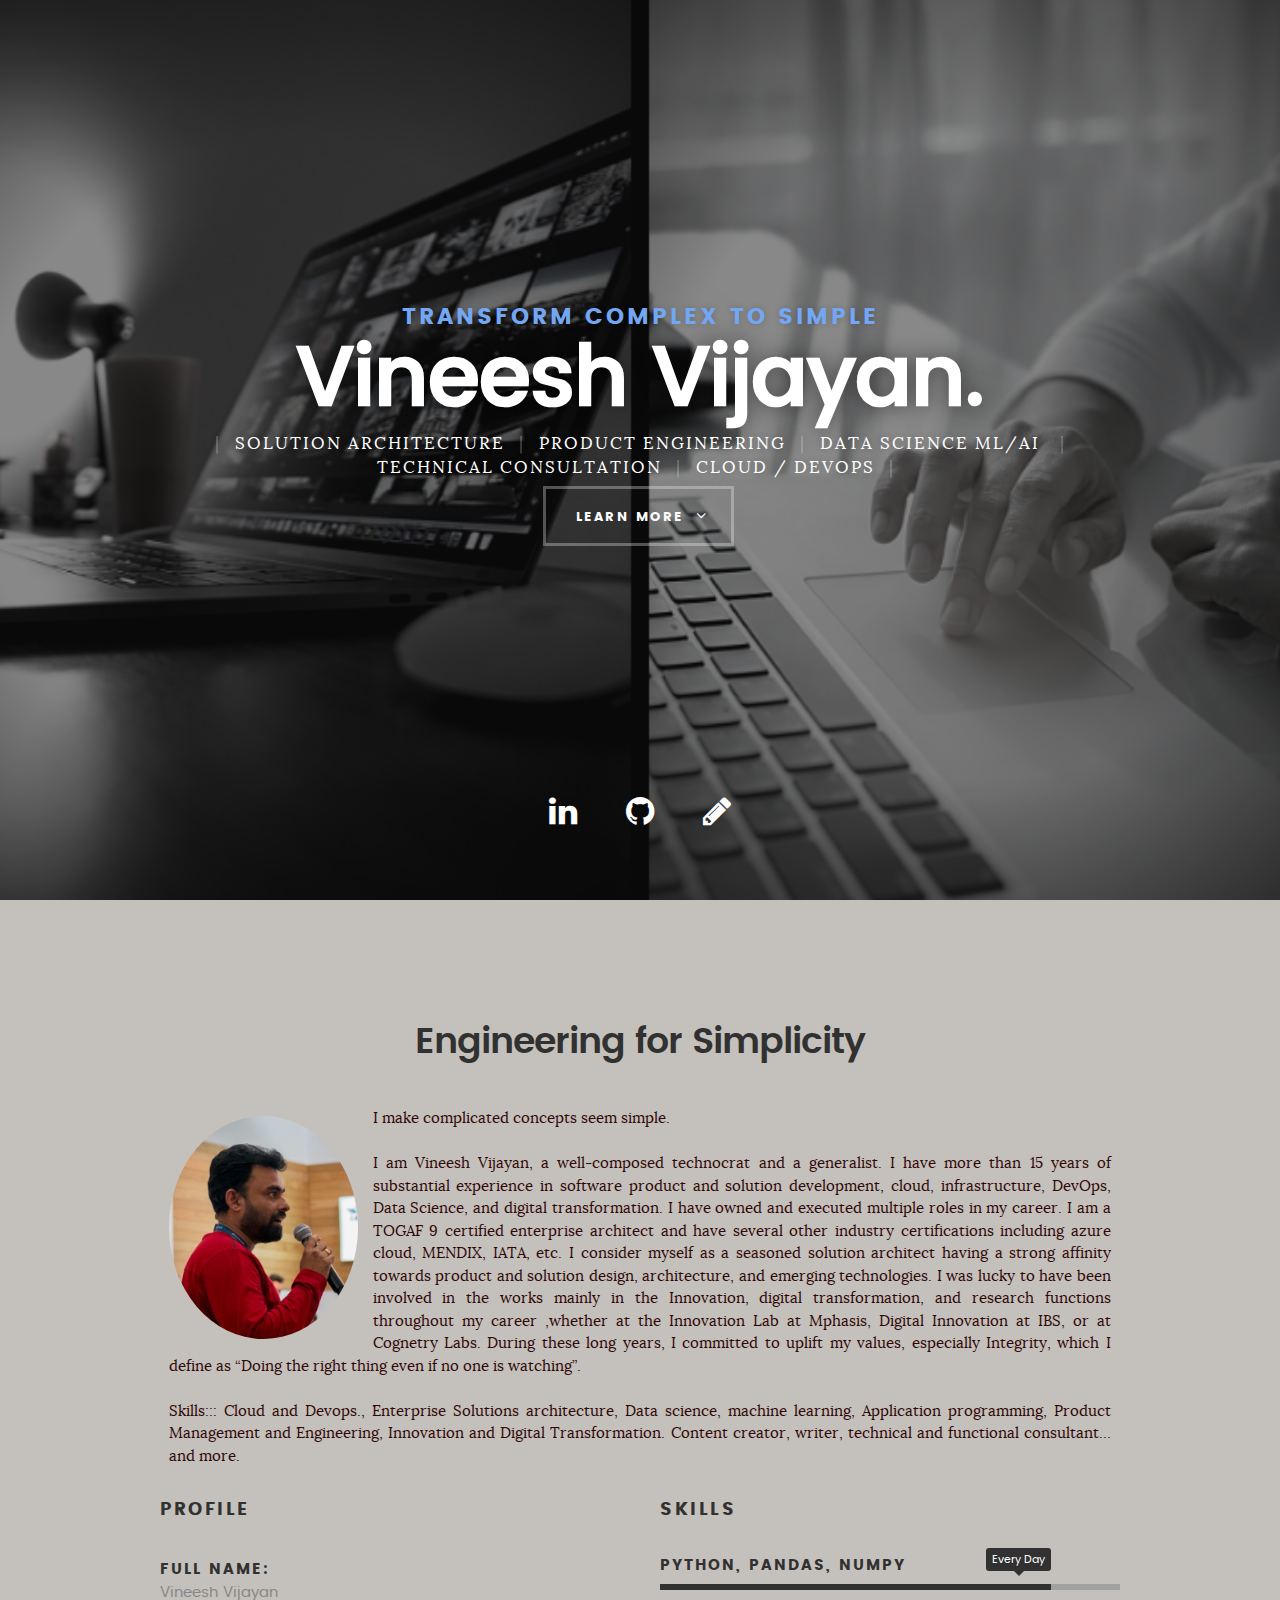
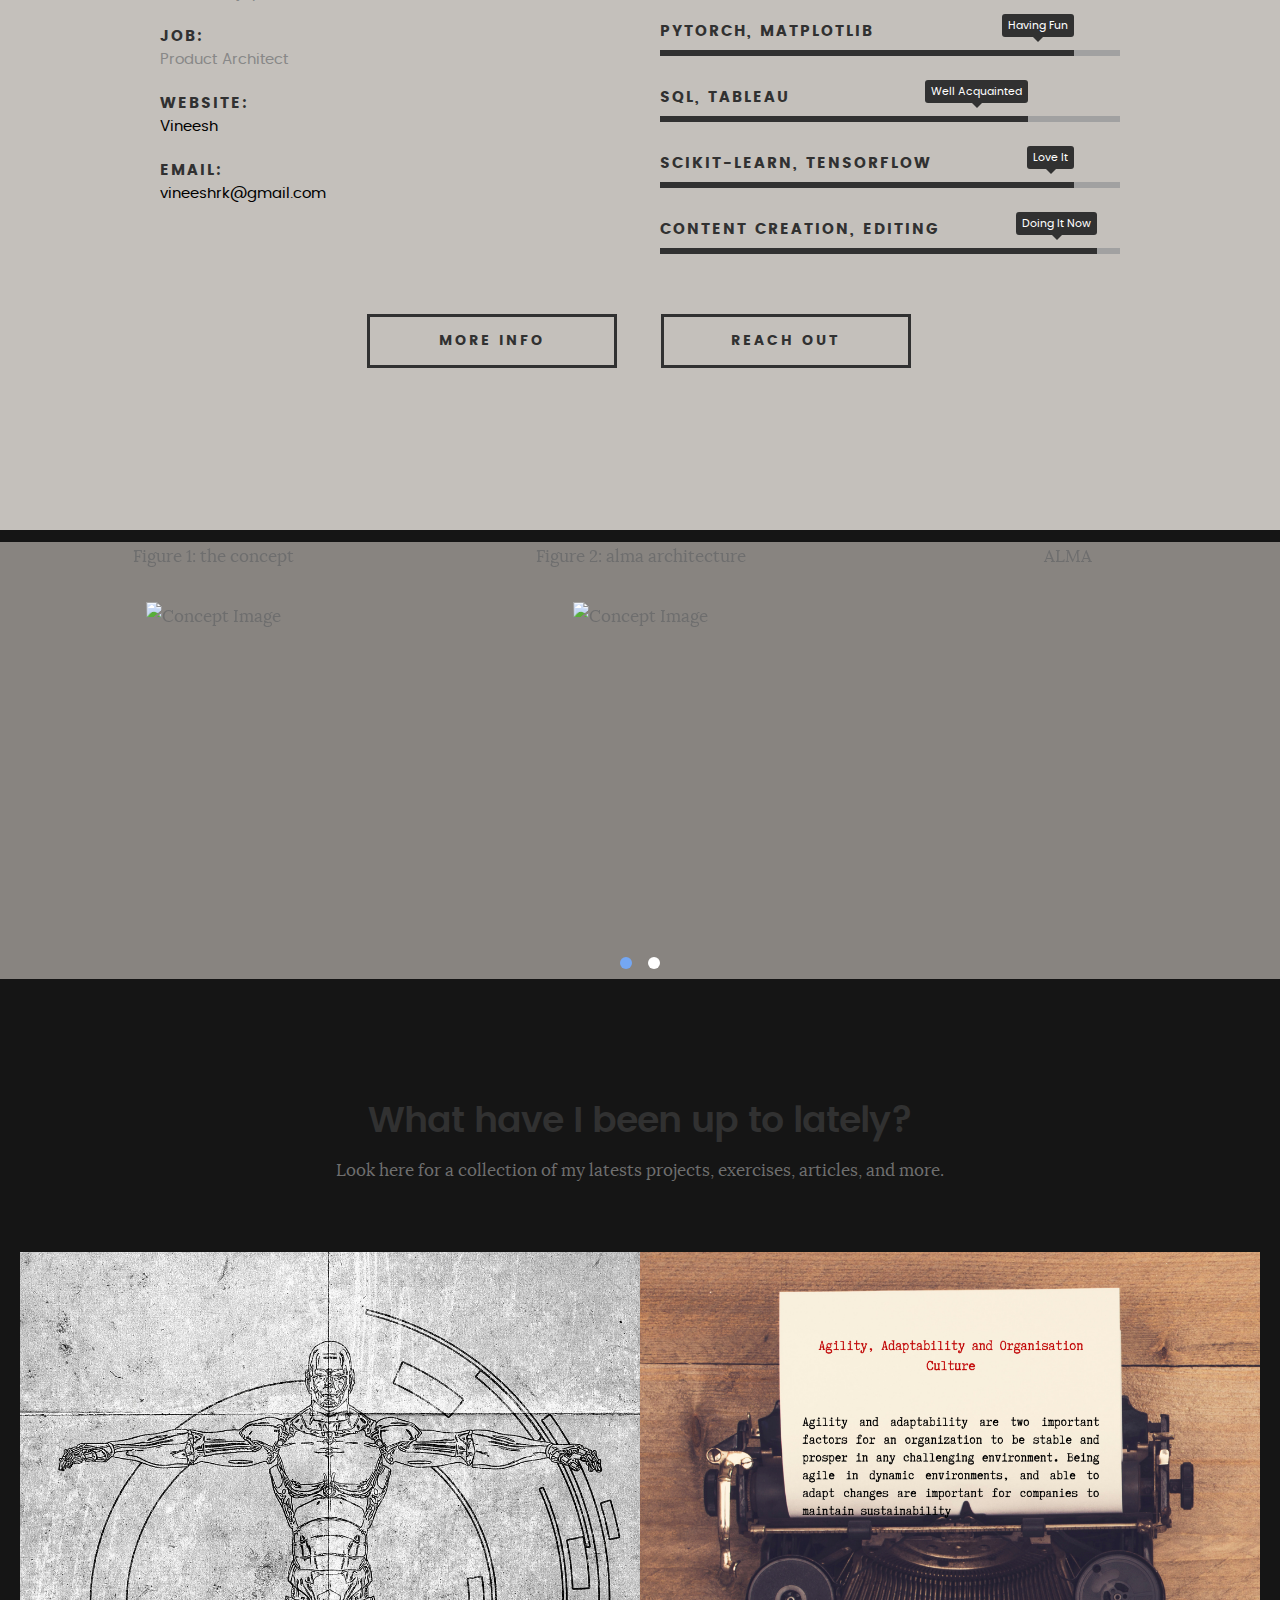
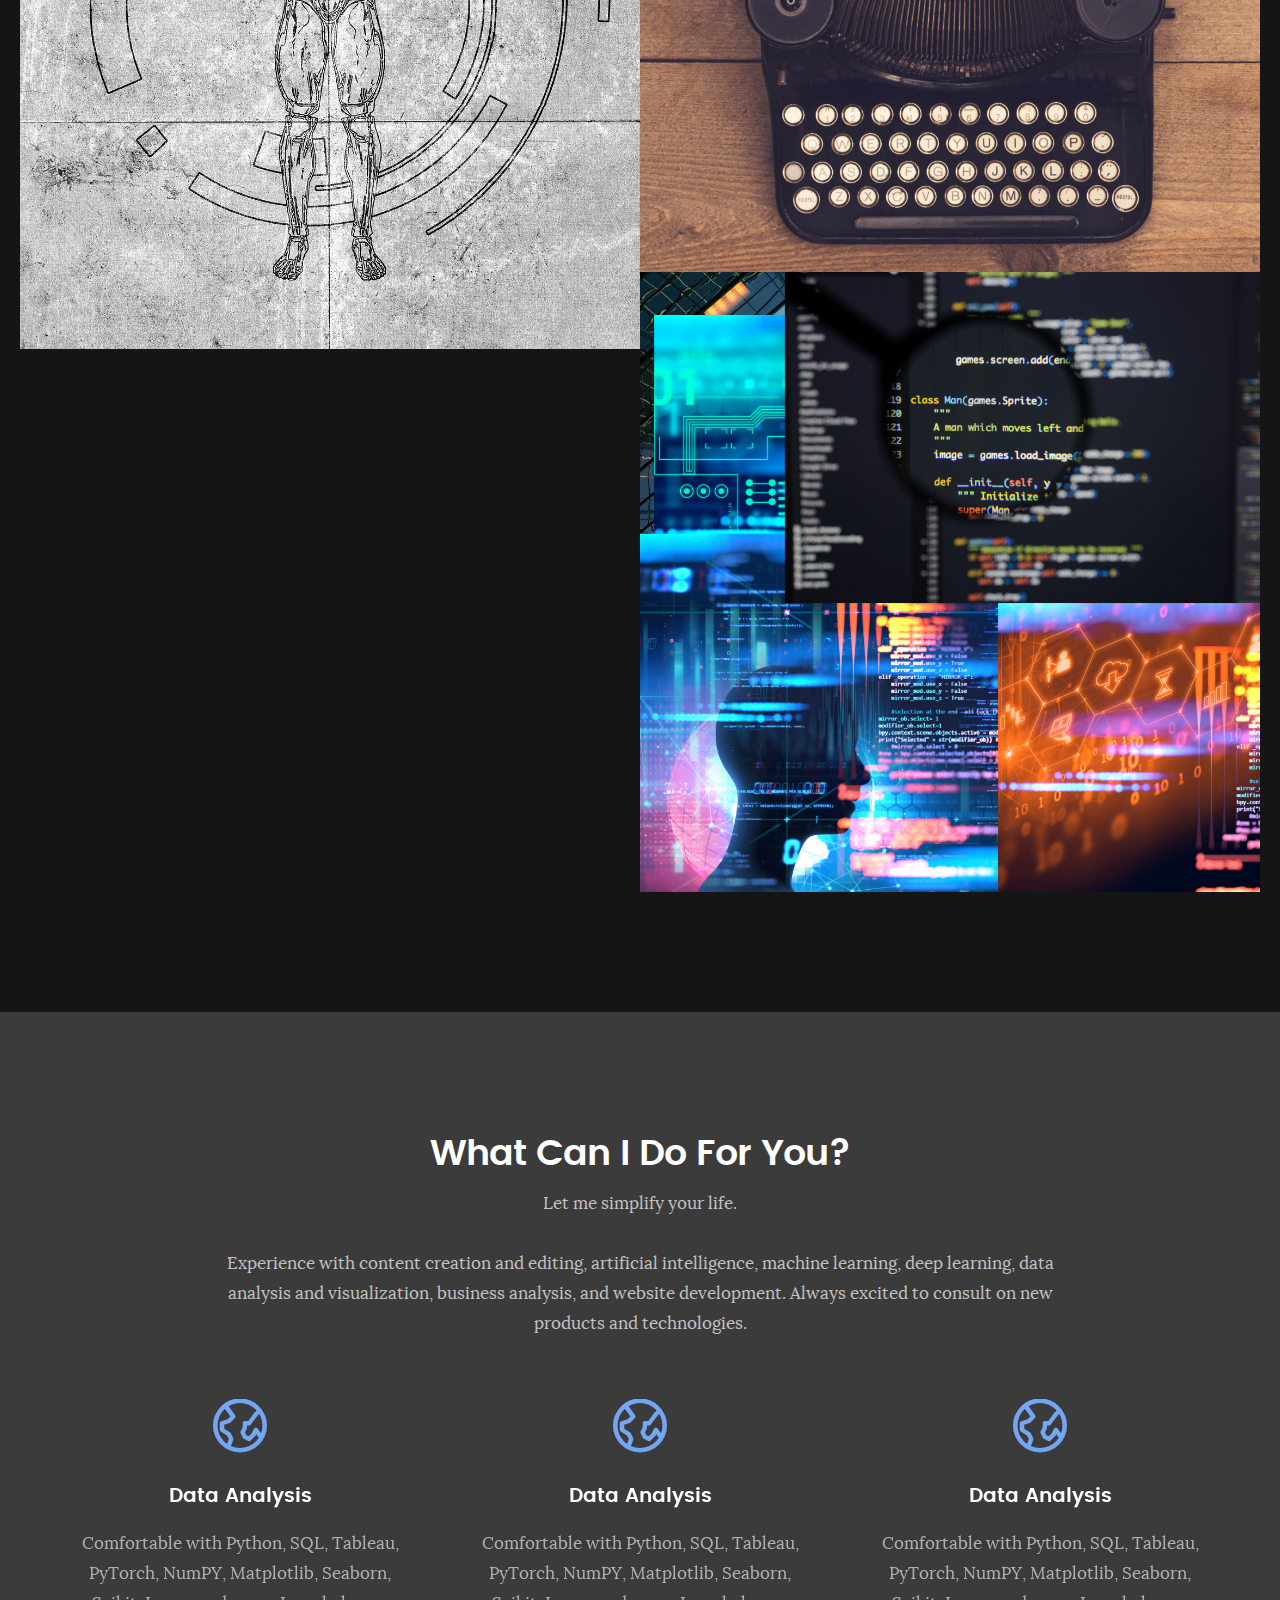
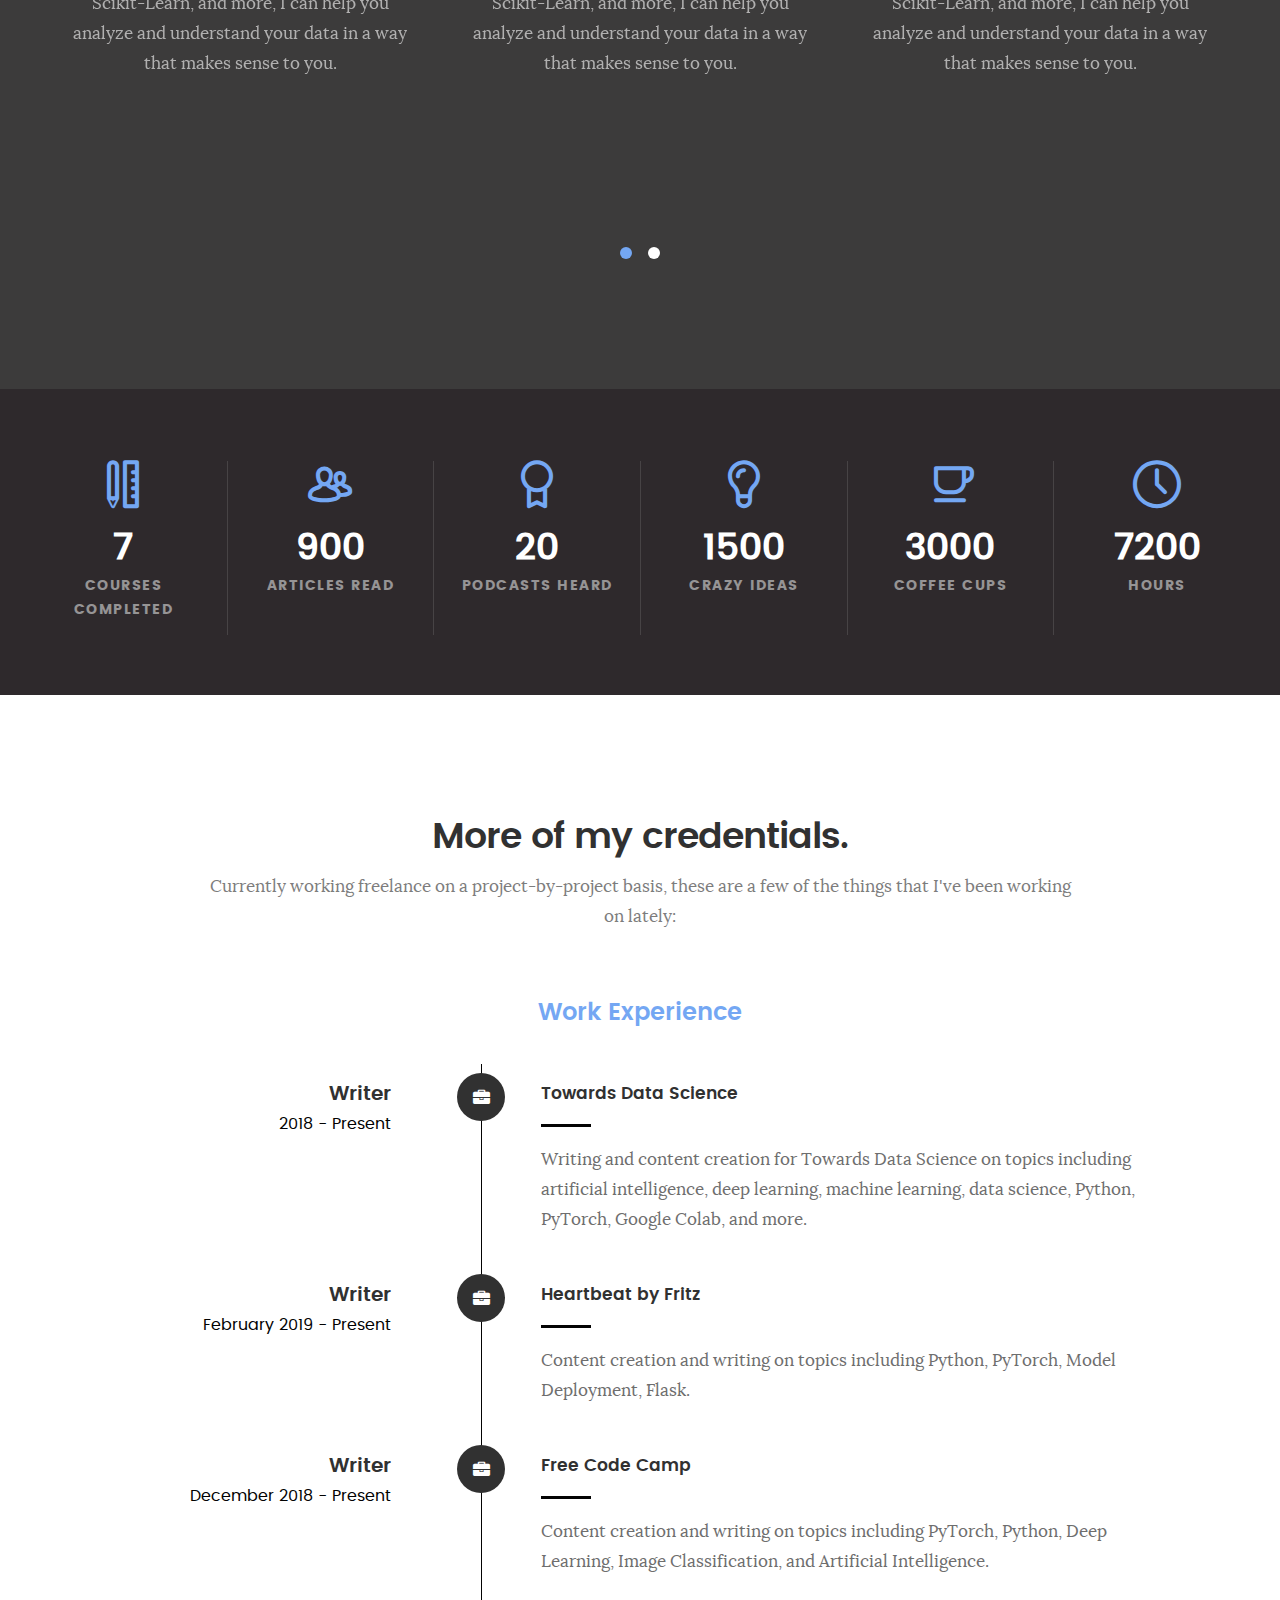
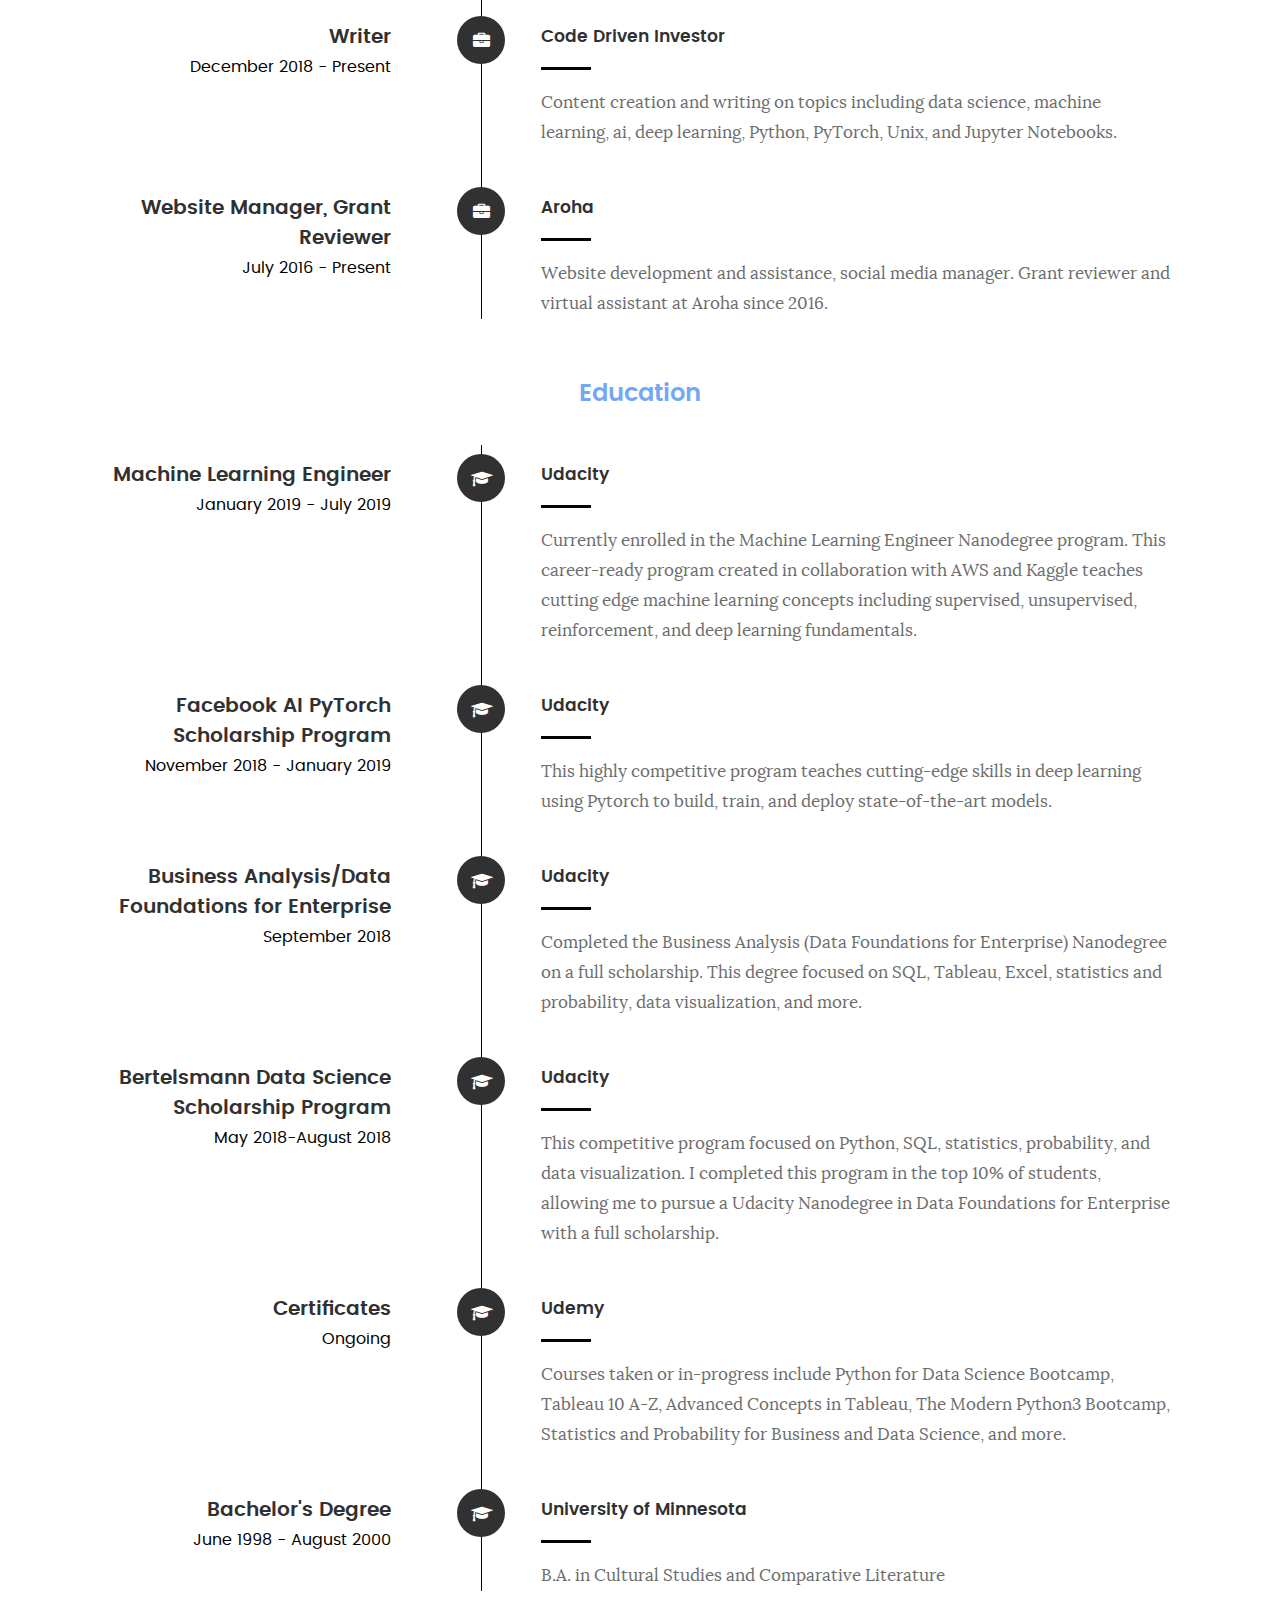
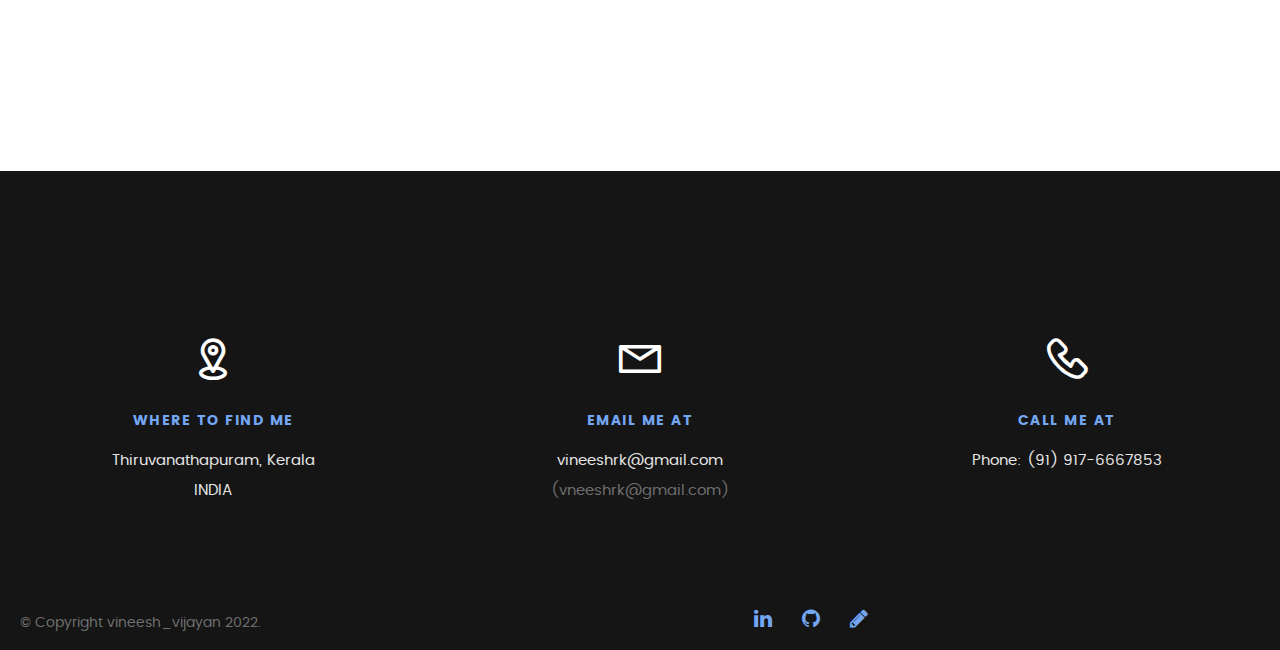
==== commit 7690f7d8: "next" ====
--- a/index.html
+++ b/index.html
@@ -207,18 +207,34 @@
 
 
  <section id="ideas">
-	<p>Figure 1: the concept</p>
-	<p><img src="https://res.cloudinary.com/devpost/image/fetch/s--vIz_rzKz--/c_limit,f_auto,fl_lossy,q_auto:eco,w_900/https://challengepost-s3-challengepost.netdna-ssl.com/photos/production/software_photos/001/123/712/datas/gallery.jpg" alt="Concept Image " data-canonical-url="https://challengepost-s3-challengepost.netdna-ssl.com/photos/production/software_photos/001/123/712/datas/gallery.jpg"></p>
-	<p>Figure 2: alma architecture</p>
-	<p><img src="https://res.cloudinary.com/devpost/image/fetch/s--xdXoKTLy--/c_limit,f_auto,fl_lossy,q_auto:eco,w_900/https://challengepost-s3-challengepost.netdna-ssl.com/photos/production/software_photos/001/124/132/datas/gallery.jpg" alt="Concept Image " data-canonical-url="https://challengepost-s3-challengepost.netdna-ssl.com/photos/production/software_photos/001/124/132/datas/gallery.jpg"></p>
-
-	<h5>ALMA</h5>
-	<iframe width="560" height="315" src="https://www.youtube.com/embed/gamVvmH_934" title="YouTube video player" frameborder="0" allow="accelerometer; autoplay; clipboard-write; encrypted-media; gyroscope; picture-in-picture" allowfullscreen></iframe>
-
-	<h5>LEQ</h5>
+	<div id="owl-slider" class="owl-carousel services-list">
+		<div class="service">
+			<p>Figure 1: the concept</p>
+			<div class="service-content">
+				<p><img src="https://res.cloudinary.com/devpost/image/fetch/s--vIz_rzKz--/c_limit,f_auto,fl_lossy,q_auto:eco,w_900/https://challengepost-s3-challengepost.netdna-ssl.com/photos/production/software_photos/001/123/712/datas/gallery.jpg" alt="Concept Image " data-canonical-url="https://challengepost-s3-challengepost.netdna-ssl.com/photos/production/software_photos/001/123/712/datas/gallery.jpg"></p>
+				</div>
+		</div>
+		<div class="service">
+			<p>Figure 2: alma architecture</p>
+			<div class="service-content">
+				<p><img src="https://res.cloudinary.com/devpost/image/fetch/s--xdXoKTLy--/c_limit,f_auto,fl_lossy,q_auto:eco,w_900/https://challengepost-s3-challengepost.netdna-ssl.com/photos/production/software_photos/001/124/132/datas/gallery.jpg" alt="Concept Image " data-canonical-url="https://challengepost-s3-challengepost.netdna-ssl.com/photos/production/software_photos/001/124/132/datas/gallery.jpg"></p>
+			</div>
+		</div>
+	
+		<div class="service">
+			<p>ALMA</p>
+			<div class="service-content">
+				<iframe width="560" height="315" src="https://www.youtube.com/embed/gamVvmH_934" title="YouTube video player" frameborder="0" allow="accelerometer; autoplay; clipboard-write; encrypted-media; gyroscope; picture-in-picture" allowfullscreen></iframe>
+				</div>
+				</div>
+				<div class="service">
+					<p>LEQ</p>
+					<div class="service-content">
 
 	<iframe width="560" height="315" src="https://www.youtube.com/embed/sD6zFOxVbFw" title="YouTube video player" frameborder="0" allow="accelerometer; autoplay; clipboard-write; encrypted-media; gyroscope; picture-in-picture" allowfullscreen></iframe>
-
+	</div>
+	</div>
+</div>
 </section>
  
 	<!-- Portfolio Section
@@ -390,7 +406,7 @@
 
    	<div class="row services-content">
 
-   		<div id="owl-slider" class="owl-carousel services-list">
+   		<div id="owl-slider-new" class="owl-carousel services-list">
 
 	      	<div class="service">	
 
@@ -406,6 +422,48 @@
 	         	</div> 	         	 
 
 				</div> <!-- /service -->
+				<div class="service">	
+
+					<span class="icon"><i class="icon-earth"></i></span>            
+  
+				  <div class="service-content">	
+  
+					   <h3>Data Analysis</h3>
+  
+					  <p class="desc">Comfortable with Python, SQL, Tableau, PyTorch, NumPY, Matplotlib, Seaborn, Scikit-Learn, and more, I can help you analyze and understand your data in a way that makes sense to you.
+					   </p>
+					   
+				   </div> 	         	 
+  
+				  </div> <!-- /service -->
+				  <div class="service">	
+
+					<span class="icon"><i class="icon-earth"></i></span>            
+  
+				  <div class="service-content">	
+  
+					   <h3>Data Analysis</h3>
+  
+					  <p class="desc">Comfortable with Python, SQL, Tableau, PyTorch, NumPY, Matplotlib, Seaborn, Scikit-Learn, and more, I can help you analyze and understand your data in a way that makes sense to you.
+					   </p>
+					   
+				   </div> 	         	 
+  
+				  </div> <!-- /service -->
+				  <div class="service">	
+
+					<span class="icon"><i class="icon-earth"></i></span>            
+  
+				  <div class="service-content">	
+  
+					   <h3>Data Analysis</h3>
+  
+					  <p class="desc">Comfortable with Python, SQL, Tableau, PyTorch, NumPY, Matplotlib, Seaborn, Scikit-Learn, and more, I can help you analyze and understand your data in a way that makes sense to you.
+					   </p>
+					   
+				   </div> 	         	 
+  
+				  </div> <!-- /service -->
 
 			   <div class="service">
 
@@ -441,7 +499,6 @@
    	</div> <!-- /services-content -->
 		
 	</section> <!-- /services -->	
-
 	<!-- stats Section
    ================================================== -->
 	<section id="stats" class="count-up">
--- a/css/main.css
+++ b/css/main.css
@@ -1404,6 +1404,7 @@
   display: table;
   position: relative;
   text-align: center;
+  z-index: 999;
 }
 .intro-overlay {
   position: absolute;
@@ -1739,7 +1740,8 @@
 }
 
 #resume .resume-timeline {
-  max-width: 980px;
+  max-width: 1100px;
+  margin: 0 auto;
 }
 #resume .timeline-wrap {
   position: relative;
@@ -2202,14 +2204,15 @@
  * ------------------------------------------------------------------- 
  */
 #services {
-  background: #313131 url(../images/bg.jpg) no-repeat center;
+  /* background: #313131 url(../images/bg.jpg) no-repeat center; */
+  background-color: #3c3b3b;
   -webkit-background-size: cover;
   -moz-background-size: cover;
   background-size: cover;
   padding-top: 12rem;
   padding-bottom: 12rem;
   color: white;
-  position: relative;
+  /* position: relative; */
 }
 #services .overlay {
   position: absolute;
@@ -2236,6 +2239,7 @@
 }
 .services-content {
   max-width: 1200px;
+  margin: 0 auto;
 }
 .services-list {
   margin-top: 1.2rem;
@@ -2289,7 +2293,7 @@
  * ------------------------------------------------------------------- 
  */
 #stats {
-  background: #990047;
+  background: #2e292c;
   padding-top: 7.2rem;
   padding-bottom: 6rem;
   text-align: center;
@@ -2306,7 +2310,7 @@
 }
 #stats .icon-part i {
   font-size: 4.8rem;
-  color: #000000;
+  color: #74a7f3;
 }
 #stats .stat-count {
   color: #ffffff;
@@ -2314,7 +2318,6 @@
   margin-top: 1.2rem;
   margin-bottom: 0;
   font-family: "poppins-medium", sans-serif;
-  color: white;
 }
 #stats .stat-title {
   color: rgba(255, 255, 255, 0.5);
@@ -2721,3 +2724,12 @@
 #ideas {
   background: #888480;
 }
+
+.row.contact-info p,
+.row.contact-info a {
+  color: #e5e5e5;
+}
+
+.row.contact-info a:hover {
+  color: #74a7f3;
+}
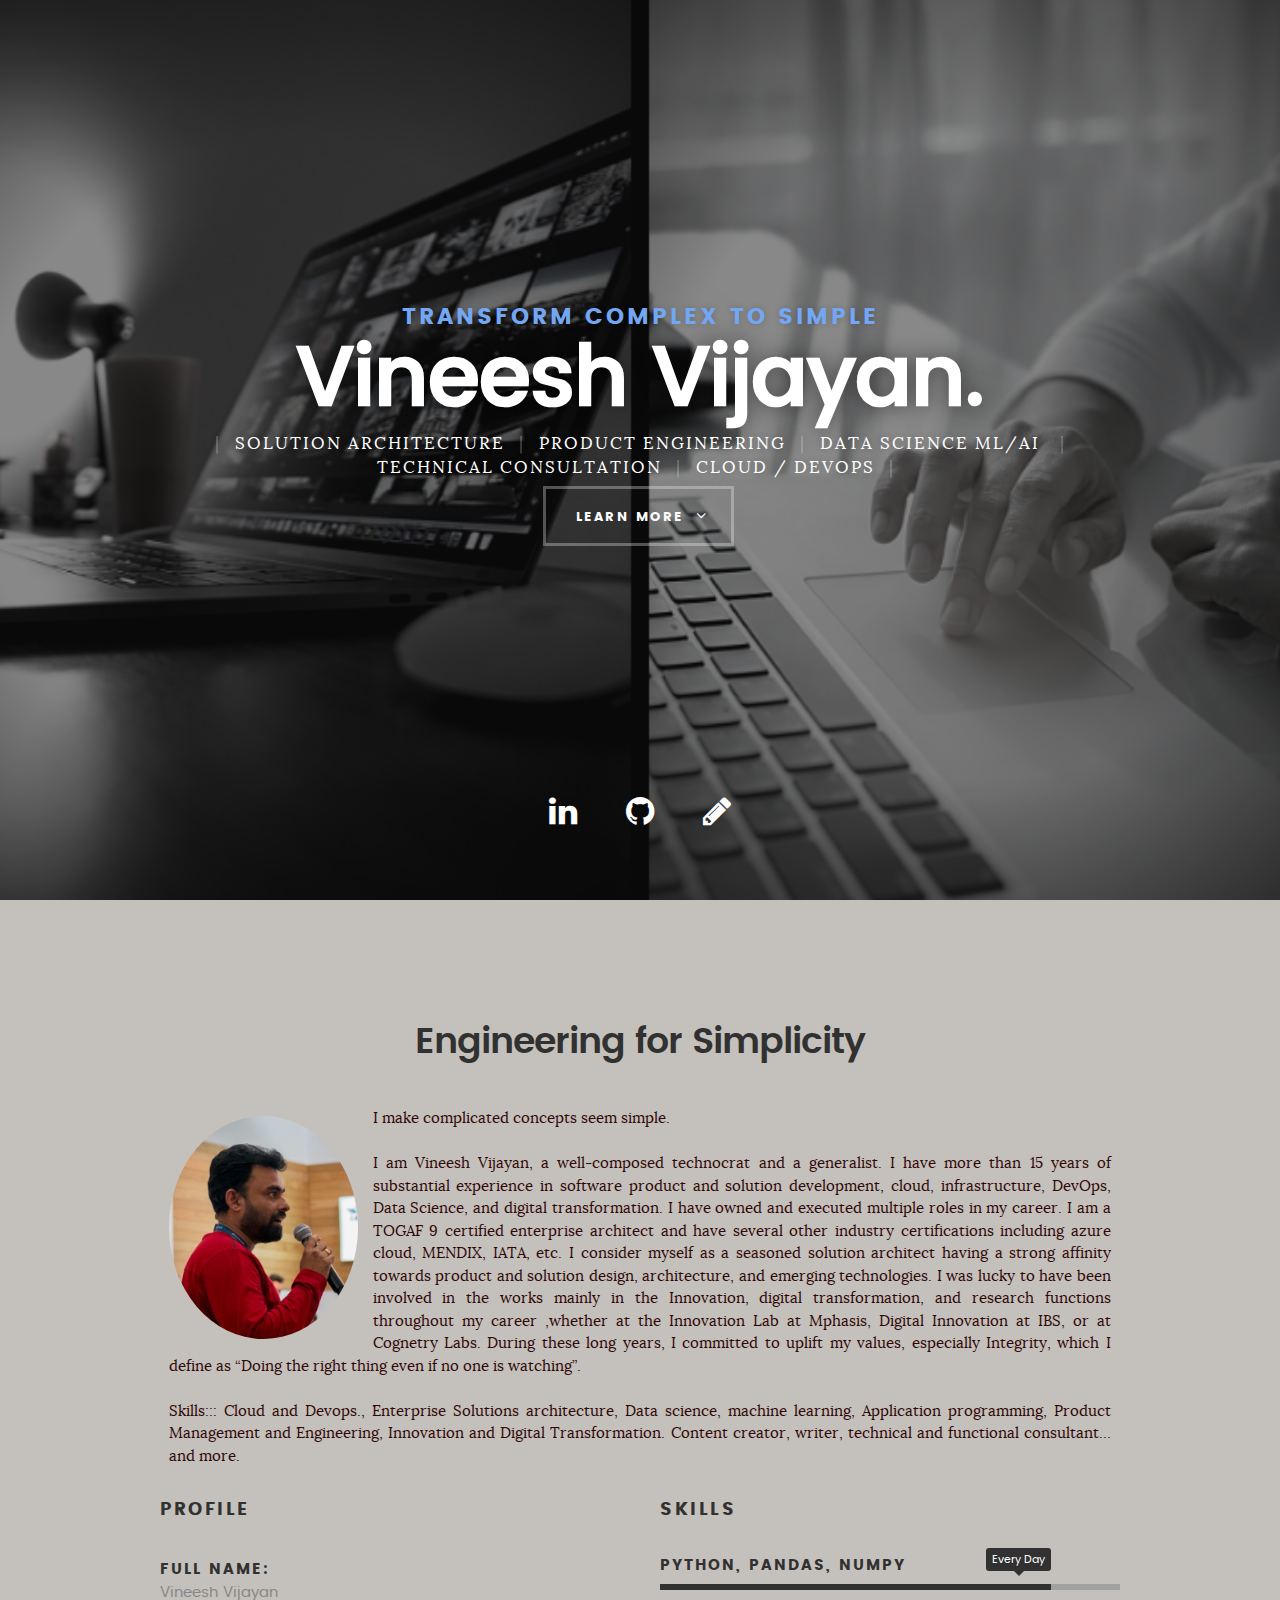
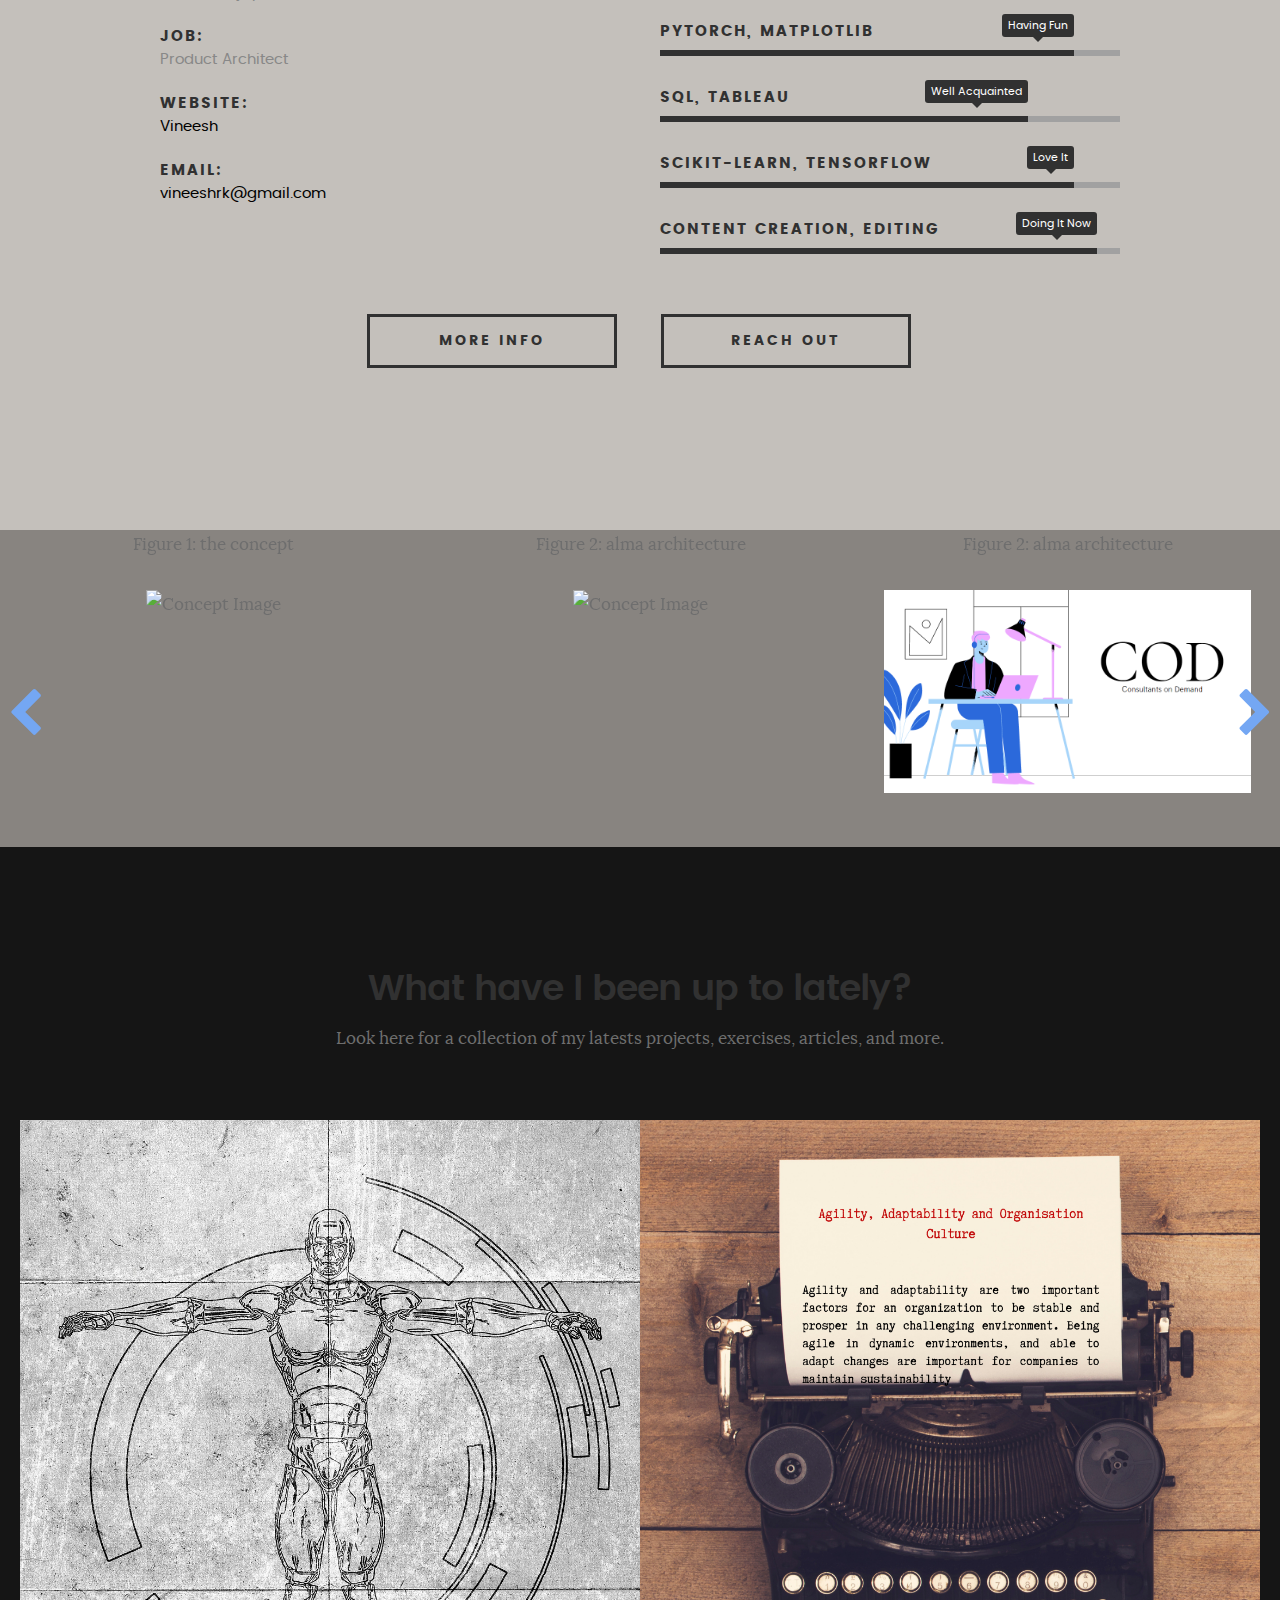
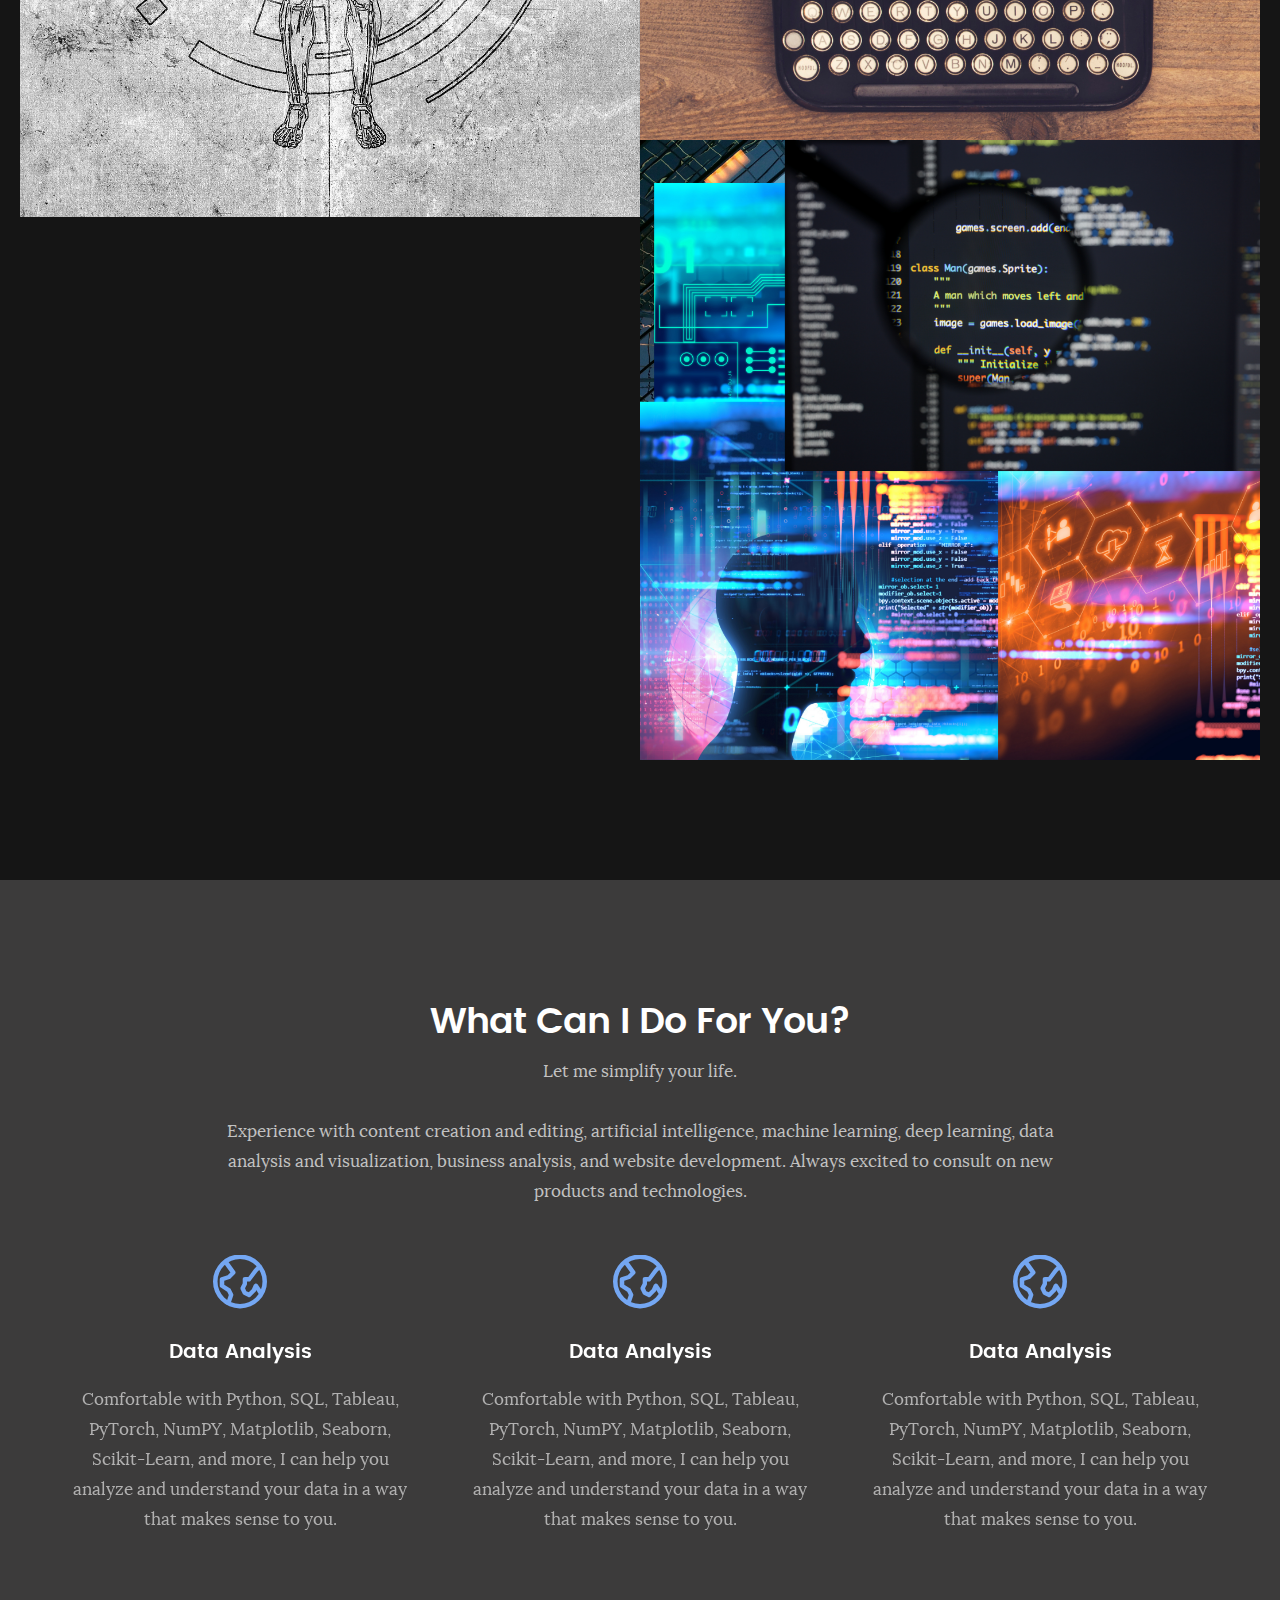
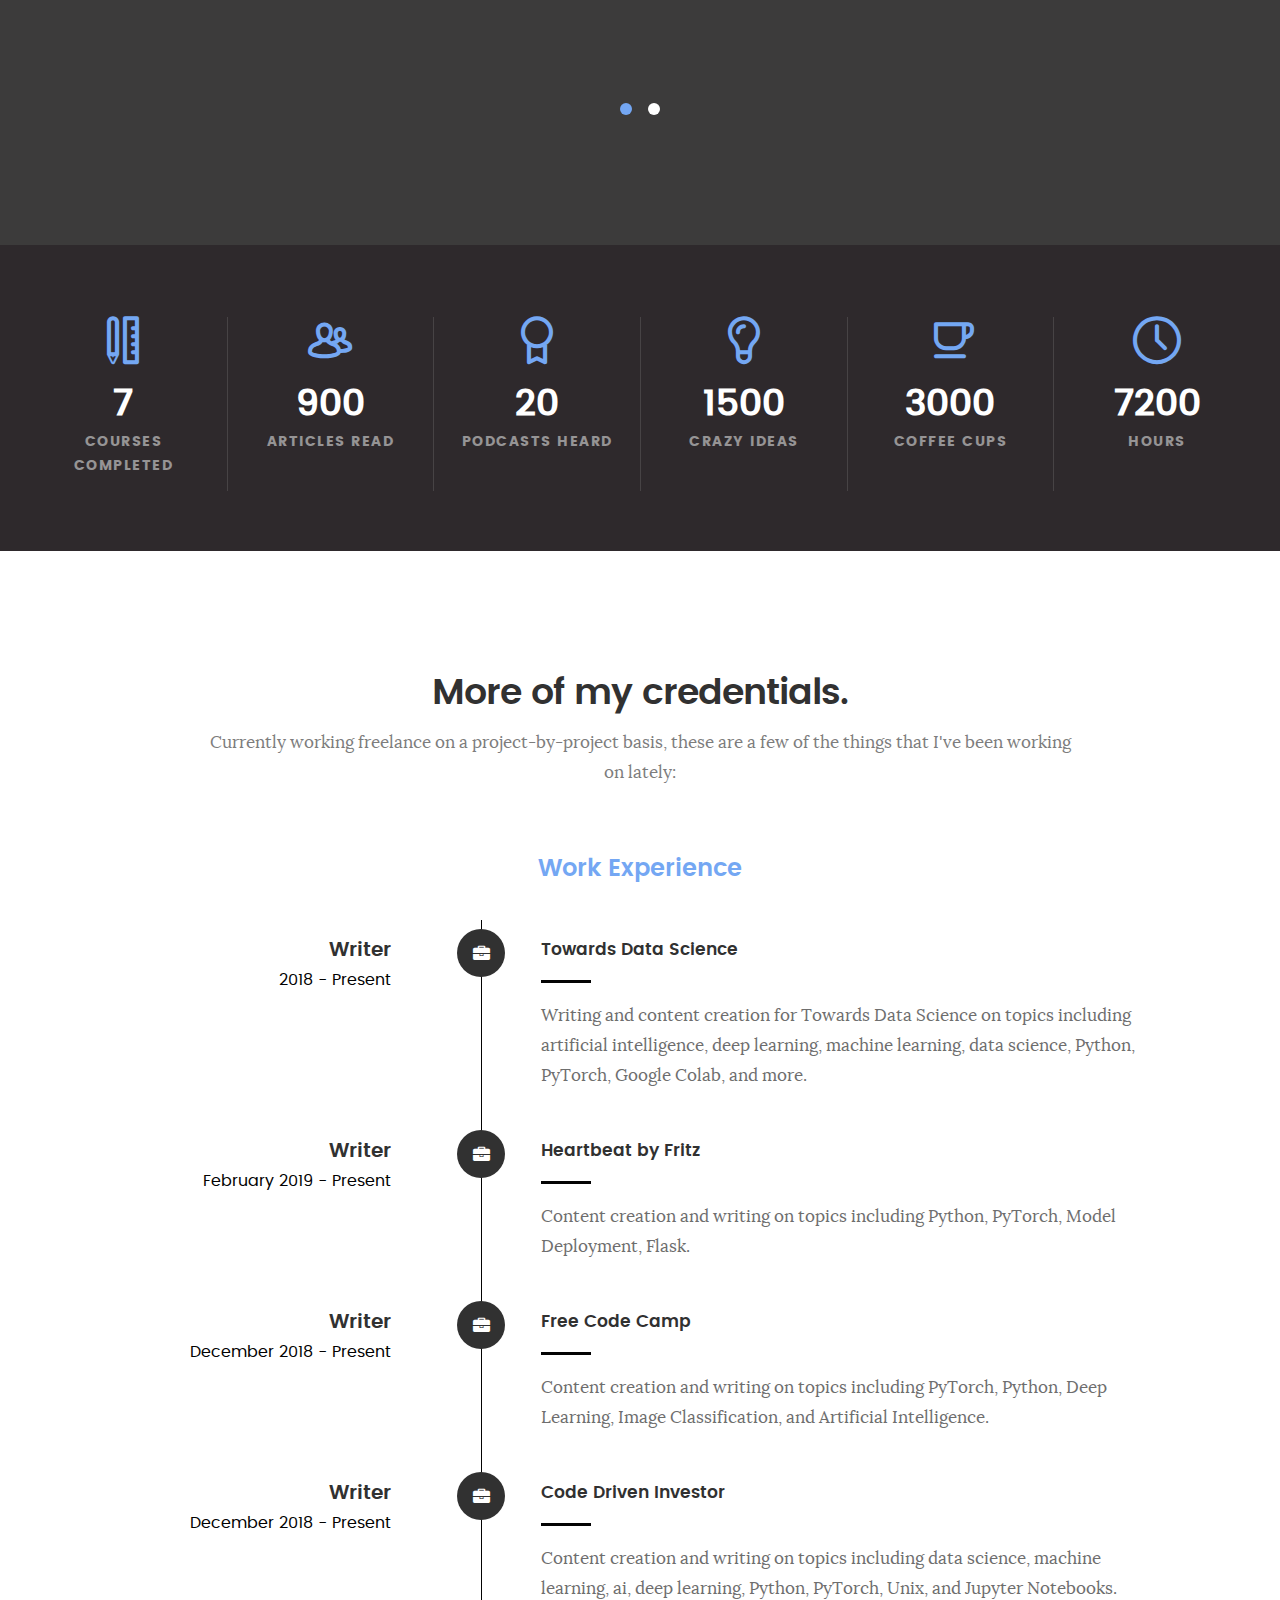
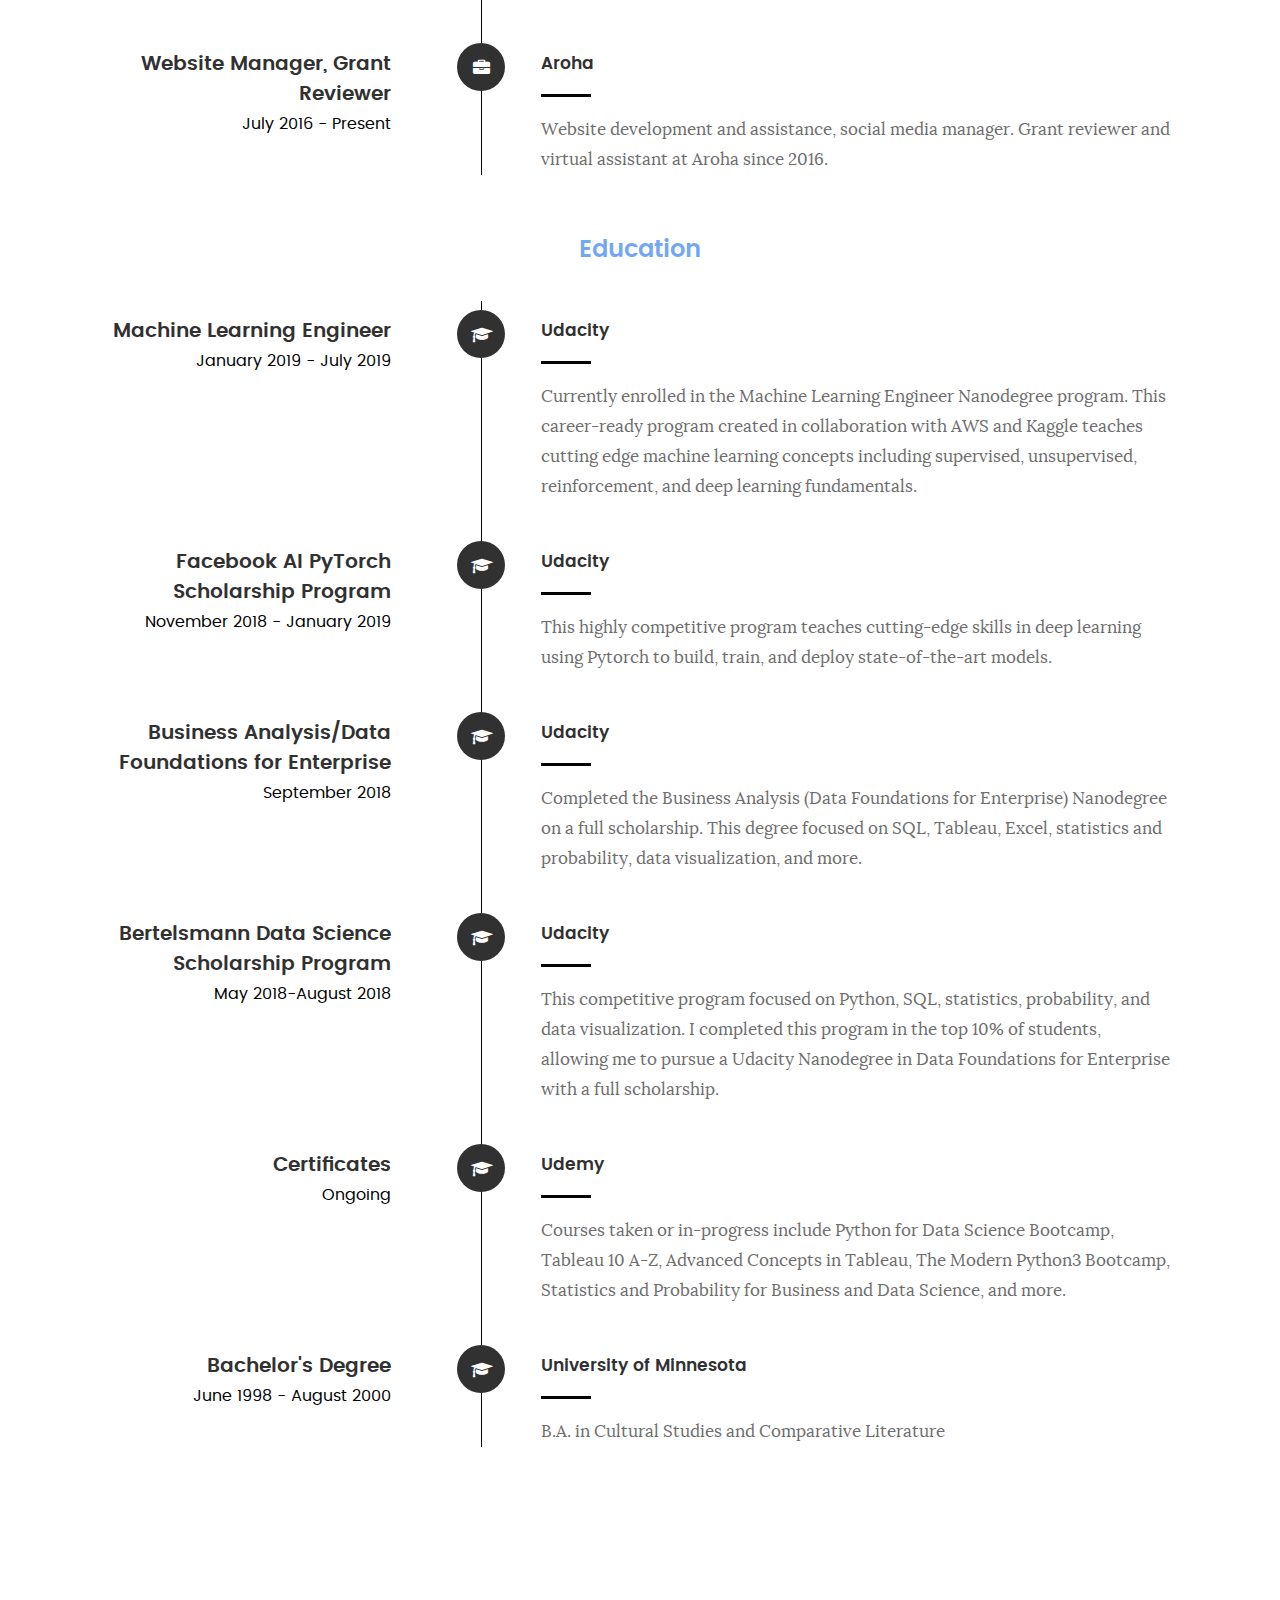
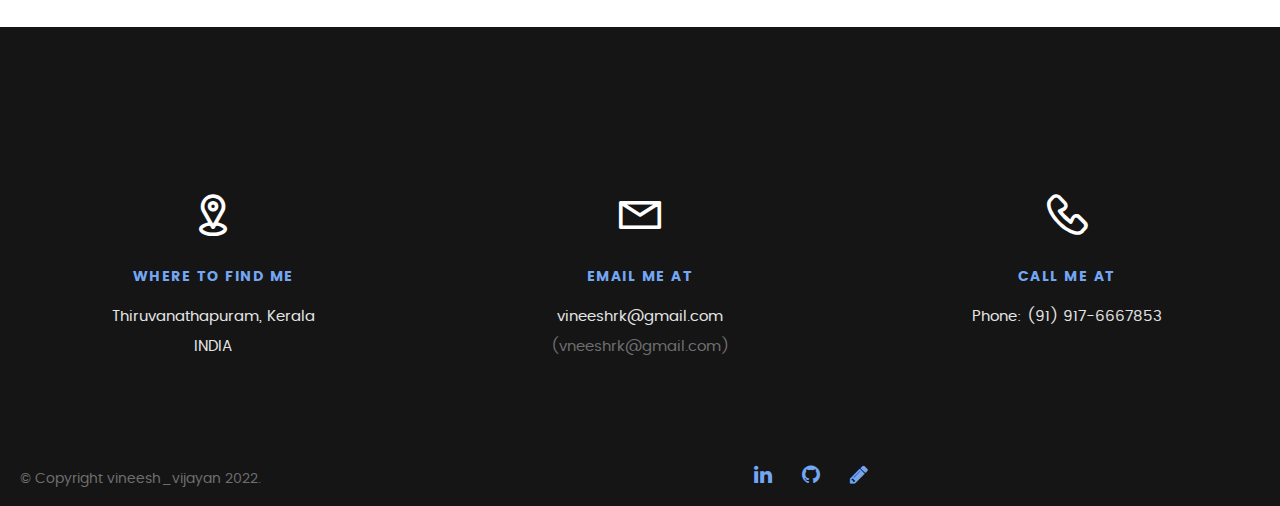
==== commit 76a35094: "latest changes" ====
--- a/index.html
+++ b/index.html
@@ -199,7 +199,8 @@
    	<div class="row button-section">
    		<div class="col-twelve">
    			<a href="#contact" title="Hire Me" class="button stroke smoothscroll">More Info</a>
-   			<a href="mailto:vineeshrk@gmail.com" title="Hire Me" class="button stroke smoothscroll">Reach Out</a>
+   			<a class="button stroke" href="mailto:vineeshrk@gmail.com">Reach Out</a>
+		
    		</div>   		
    	</div>
 
@@ -220,18 +221,48 @@
 				<p><img src="https://res.cloudinary.com/devpost/image/fetch/s--xdXoKTLy--/c_limit,f_auto,fl_lossy,q_auto:eco,w_900/https://challengepost-s3-challengepost.netdna-ssl.com/photos/production/software_photos/001/124/132/datas/gallery.jpg" alt="Concept Image " data-canonical-url="https://challengepost-s3-challengepost.netdna-ssl.com/photos/production/software_photos/001/124/132/datas/gallery.jpg"></p>
 			</div>
 		</div>
+		<div class="service">
+			<p>Figure 2: alma architecture</p>
+			<div class="service-content">
+				<p><img src="./images/cod.png" alt="Concept Image " data-canonical-url="https://challengepost-s3-challengepost.netdna-ssl.com/photos/production/software_photos/001/124/132/datas/gallery.jpg"></p>
+			</div>
+		</div>
+		<div class="service">
+			<p>Figure 2: alma architecture</p>
+			<div class="service-content">
+				<p><img src="./images/careMac.png" alt="Concept Image " data-canonical-url="https://challengepost-s3-challengepost.netdna-ssl.com/photos/production/software_photos/001/124/132/datas/gallery.jpg"></p>
+			</div>
+		</div>
+		<div class="service">
+			<p>Share n Care</p>
+			<div class="service-content">
+				<p><img src="./images/scX.png" alt="Concept Image " data-canonical-url="https://challengepost-s3-challengepost.netdna-ssl.com/photos/production/software_photos/001/124/132/datas/gallery.jpg"></p>
+			</div>
+		</div>
+		<div class="service">
+			<p>LDQ</p>
+			<div class="service-content">
+				<p><img src="./images/LDQ.png" alt="Concept Image " data-canonical-url="https://challengepost-s3-challengepost.netdna-ssl.com/photos/production/software_photos/001/124/132/datas/gallery.jpg"></p>
+			</div>
+		</div>
+		<div class="service">
+			<p>LEQ</p>
+			<div class="service-content">
+				<p><img src="./images/LEQ.png" alt="Concept Image " data-canonical-url="https://challengepost-s3-challengepost.netdna-ssl.com/photos/production/software_photos/001/124/132/datas/gallery.jpg"></p>
+			</div>
+		</div>
 	
 		<div class="service">
 			<p>ALMA</p>
 			<div class="service-content">
-				<iframe width="560" height="315" src="https://www.youtube.com/embed/gamVvmH_934" title="YouTube video player" frameborder="0" allow="accelerometer; autoplay; clipboard-write; encrypted-media; gyroscope; picture-in-picture" allowfullscreen></iframe>
+				<iframe width="415" height="235" src="https://www.youtube.com/embed/gamVvmH_934" title="YouTube video player" frameborder="0" allow="accelerometer; autoplay; clipboard-write; encrypted-media; gyroscope; picture-in-picture" allowfullscreen></iframe>
 				</div>
 				</div>
 				<div class="service">
 					<p>LEQ</p>
 					<div class="service-content">
 
-	<iframe width="560" height="315" src="https://www.youtube.com/embed/sD6zFOxVbFw" title="YouTube video player" frameborder="0" allow="accelerometer; autoplay; clipboard-write; encrypted-media; gyroscope; picture-in-picture" allowfullscreen></iframe>
+	<iframe width="415" height="235" src="https://www.youtube.com/embed/sD6zFOxVbFw" title="YouTube video player" frameborder="0" allow="accelerometer; autoplay; clipboard-write; encrypted-media; gyroscope; picture-in-picture" allowfullscreen></iframe>
 	</div>
 	</div>
 </div>
--- a/css/main.css
+++ b/css/main.css
@@ -2242,7 +2242,7 @@
   margin: 0 auto;
 }
 .services-list {
-  margin-top: 1.2rem;
+  /* margin-top: 1.2rem; */
   text-align: center;
 }
 .services-list .service {
@@ -2733,3 +2733,28 @@
 .row.contact-info a:hover {
   color: #74a7f3;
 }
+
+.owl-prev span,
+.owl-next span {
+  color: #74a7f3;
+}
+
+.owl-prev span:hover,
+.owl-next span:hover {
+  color: #8199a3;
+}
+
+.owl-prev,
+.owl-next {
+  position: absolute;
+  top: 50%;
+  height: 100%;
+}
+
+.owl-prev {
+  left: 7px;
+}
+
+.owl-next {
+  right: 7px;
+}
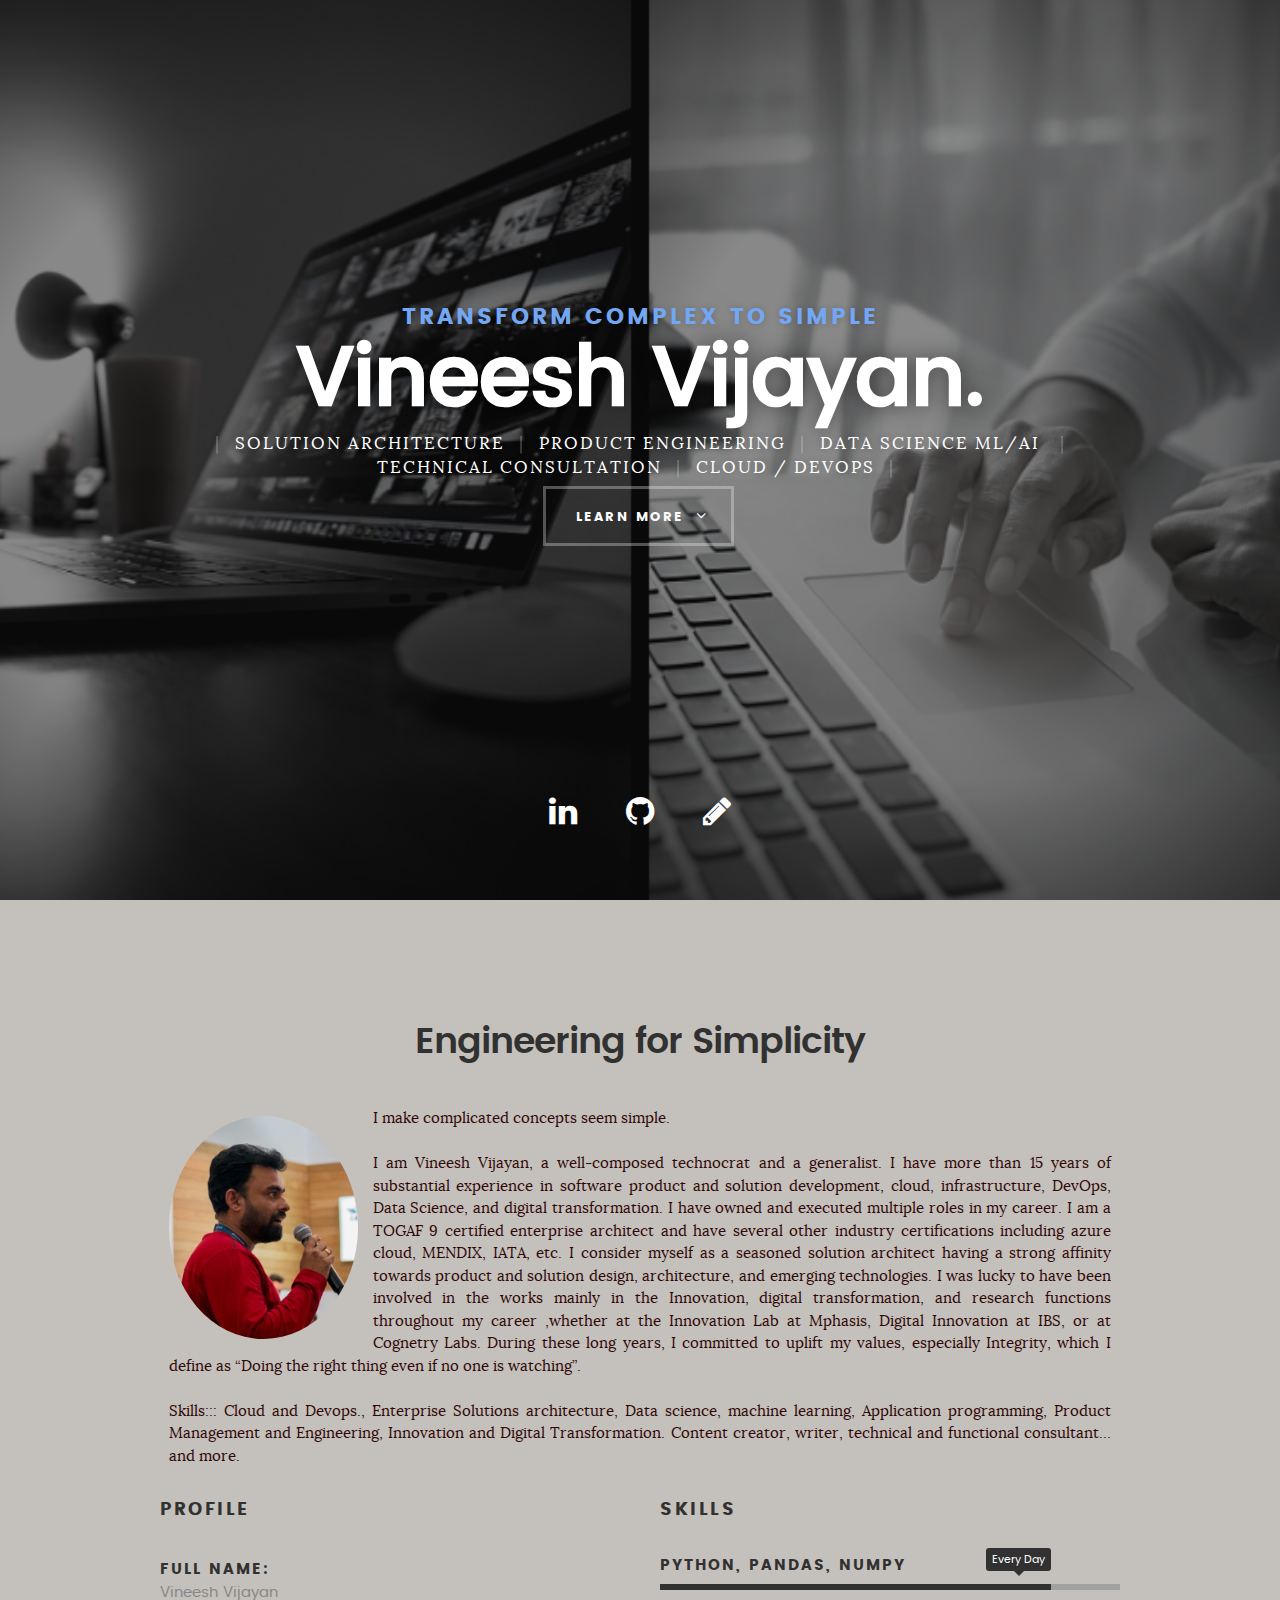
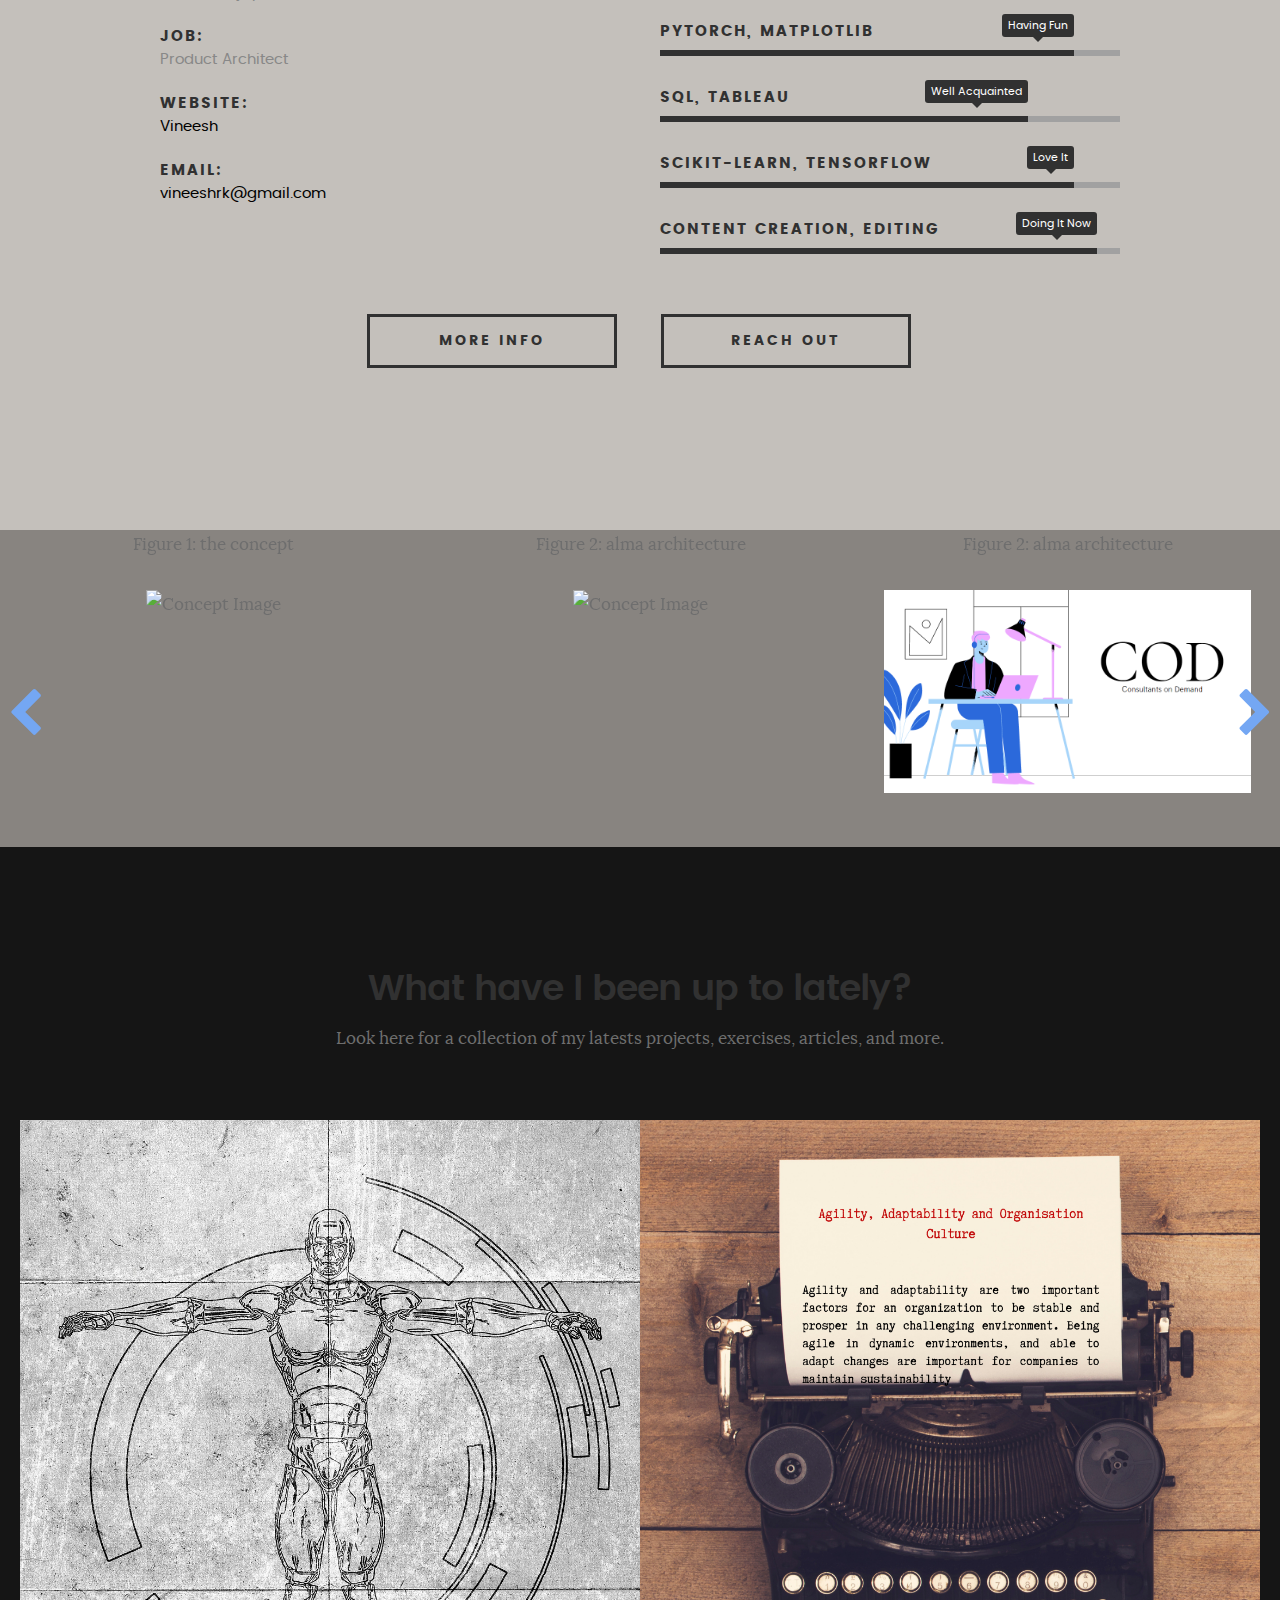
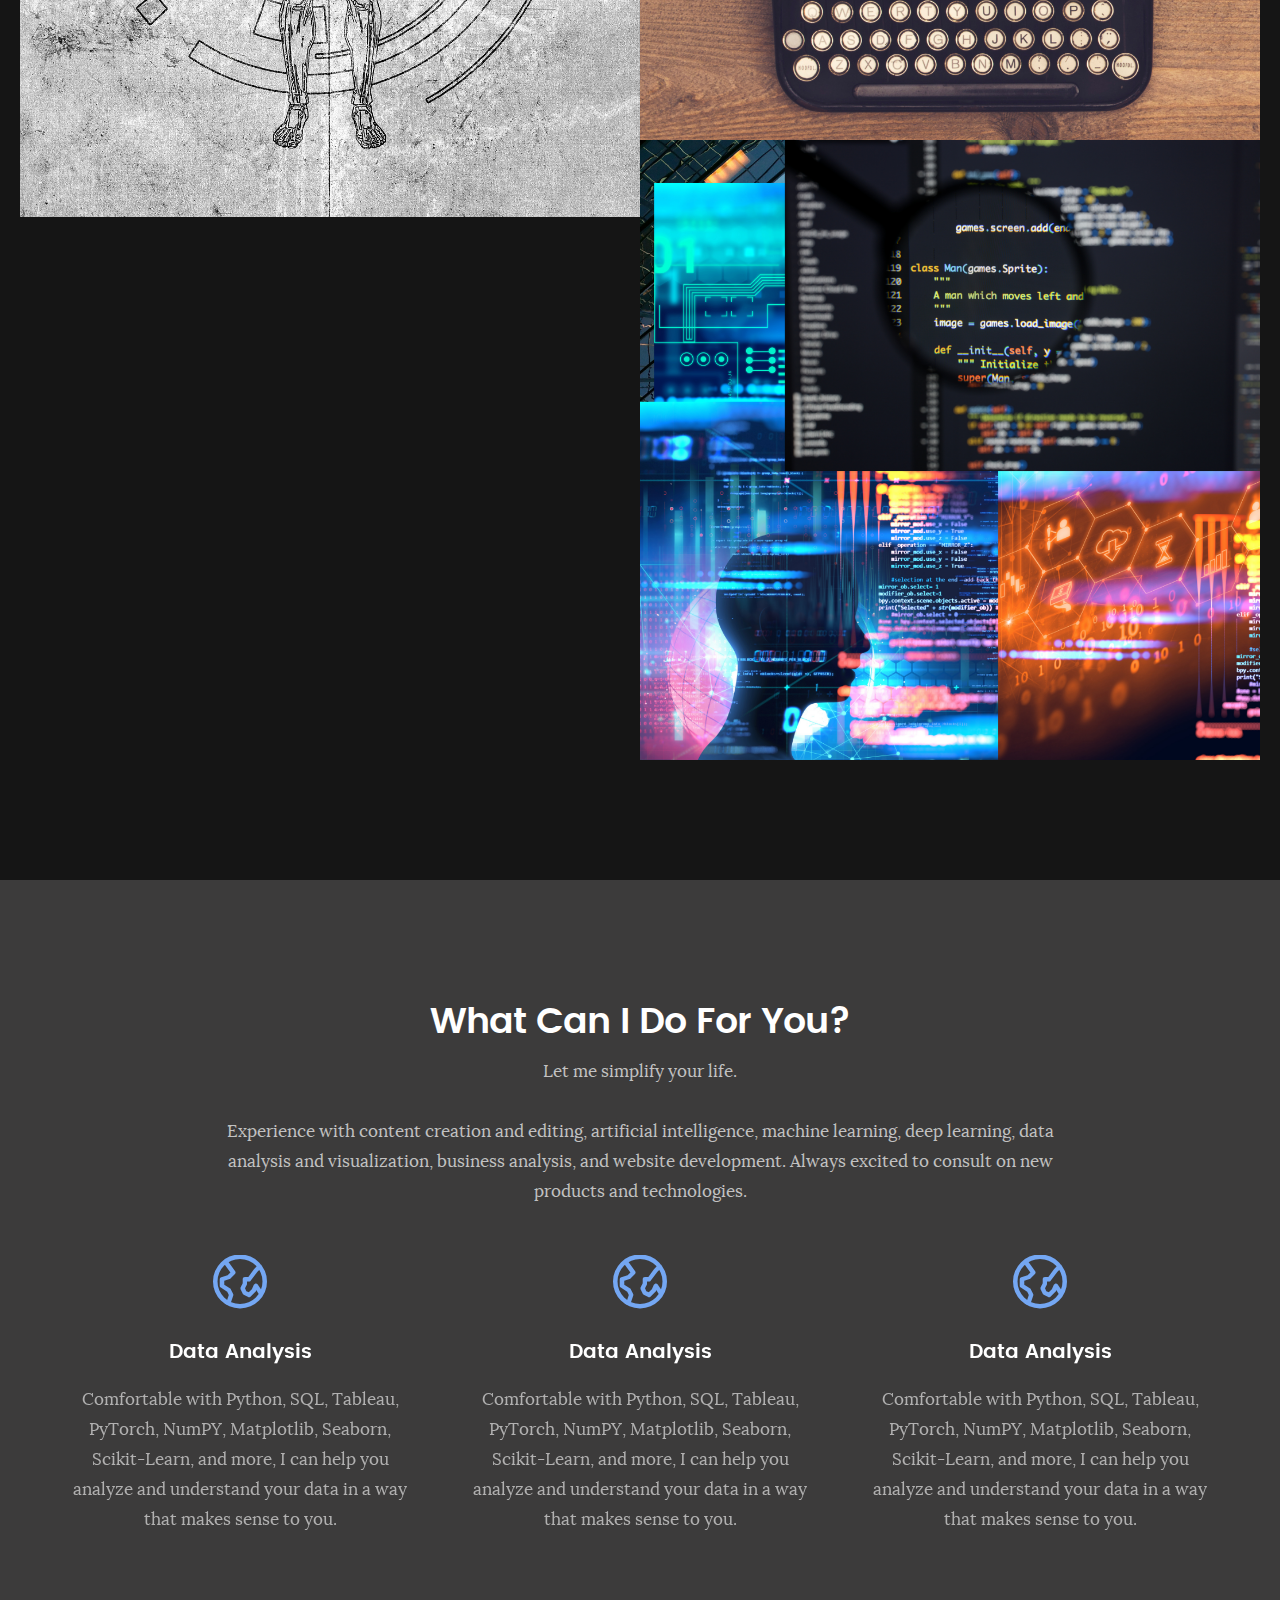
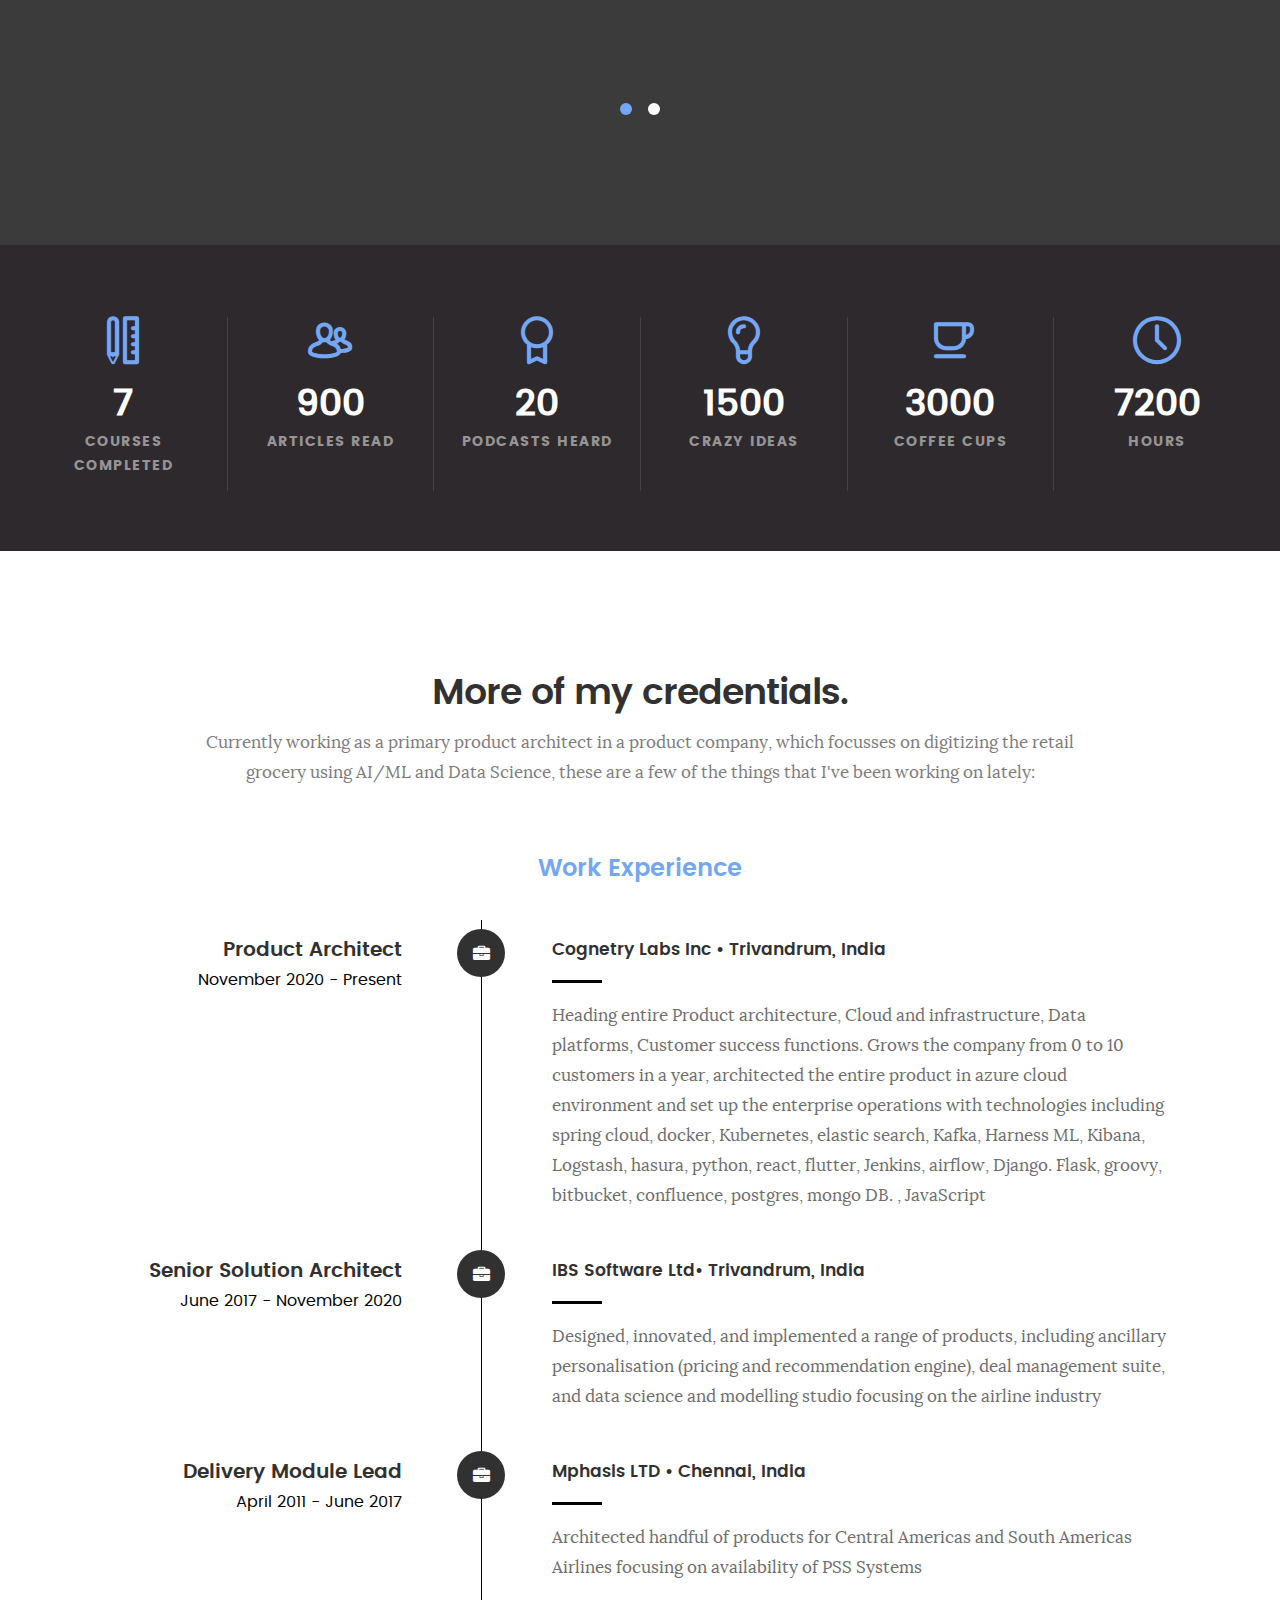
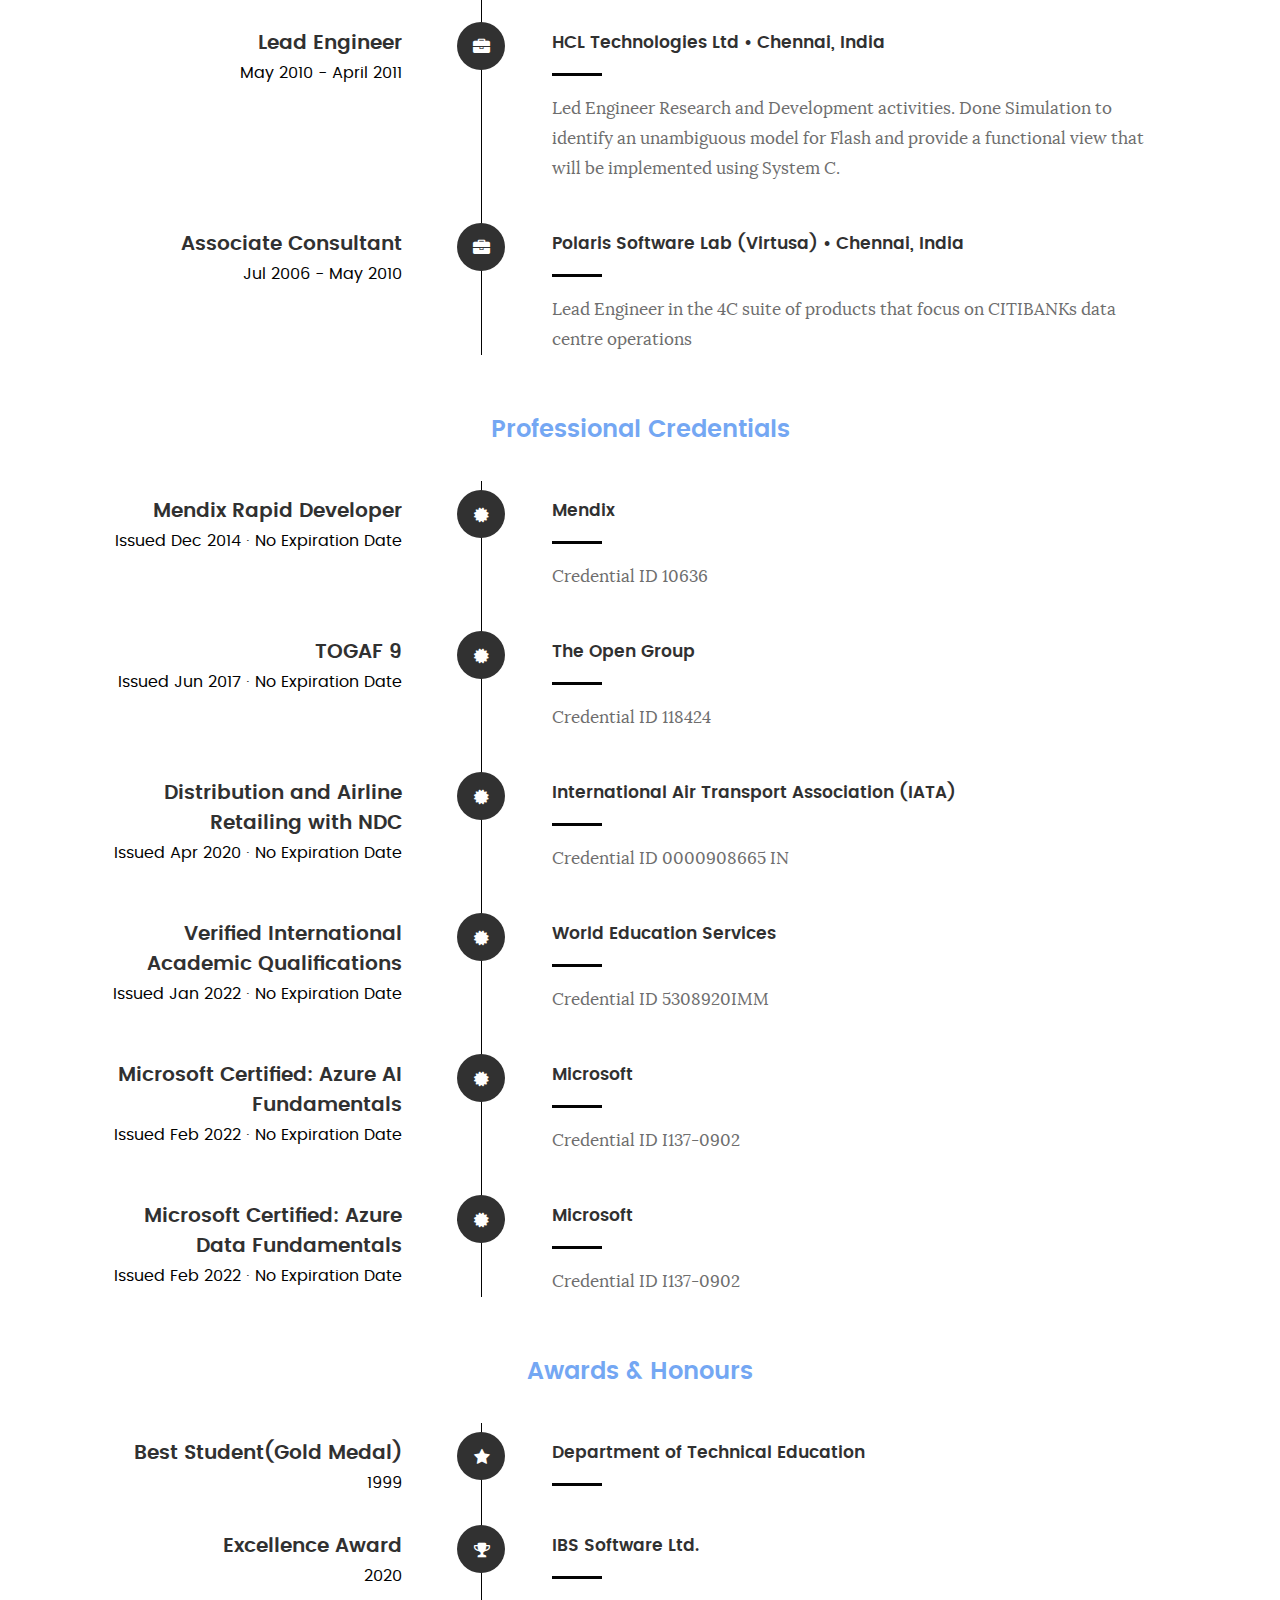
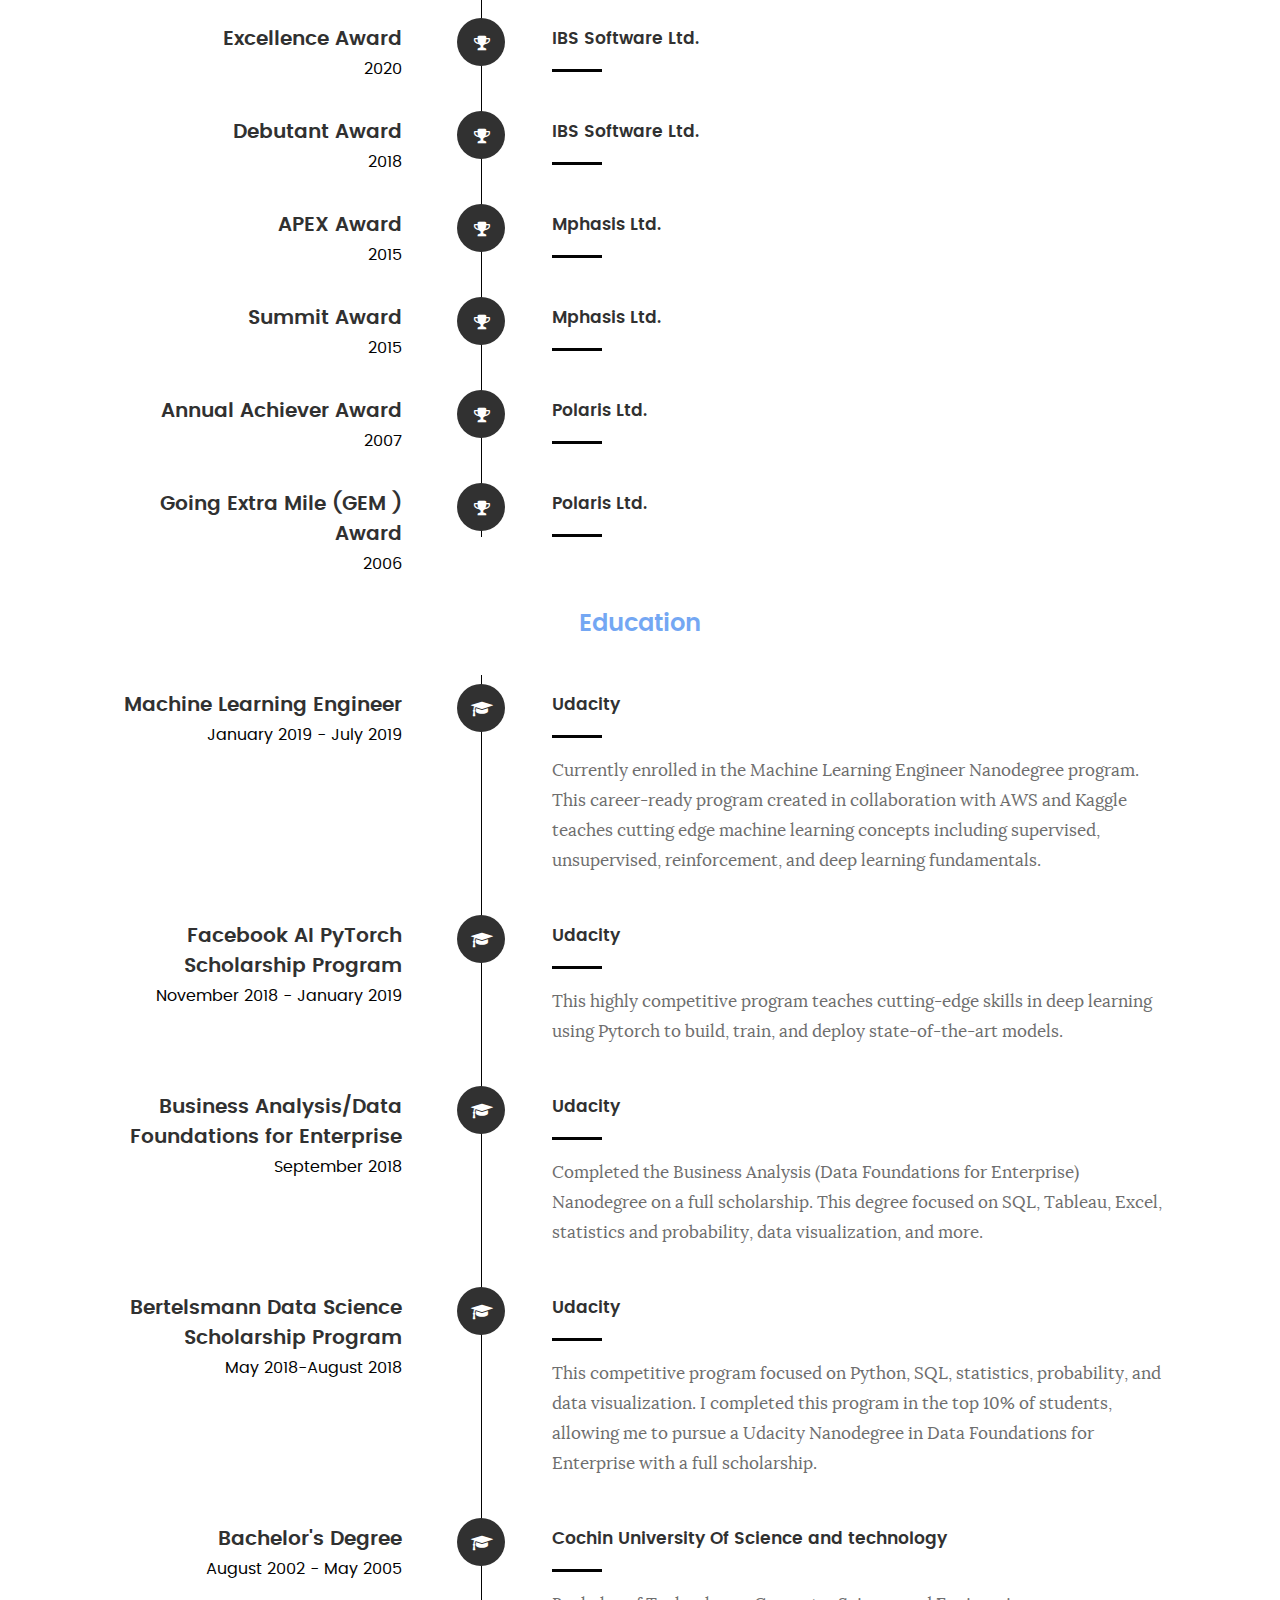
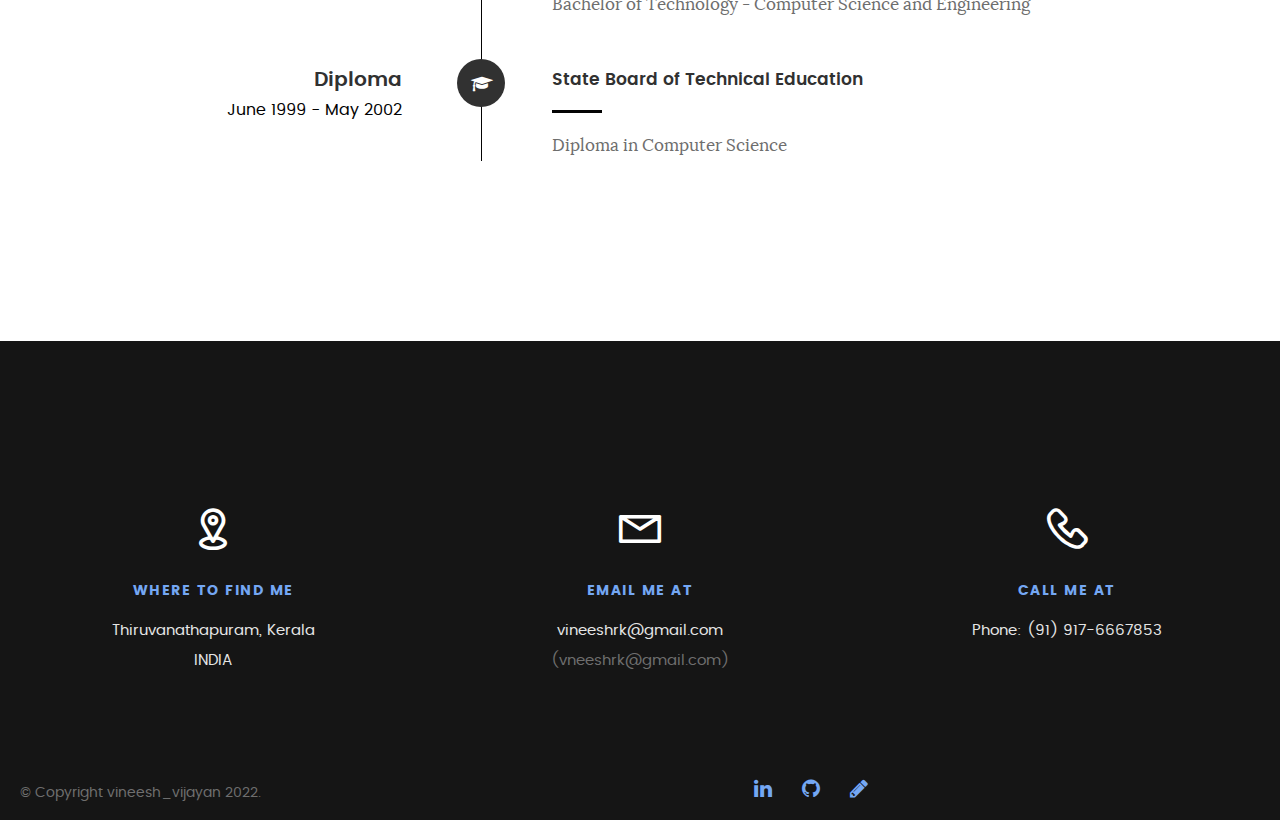
==== commit 6bcc9f2b: "latest changes" ====
--- a/index.html
+++ b/index.html
@@ -653,7 +653,7 @@
    			<!-- <h5>Resume</h5> -->
    			<h1>More of my credentials.</h1>
 
-   			<p class="lead">Currently working freelance on a project-by-project basis, these are a few of the things that I've been working on lately:</p>
+   			<p class="lead">Currently working as a primary product architect in a product company, which focusses on digitizing the retail grocery using AI/ML and Data Science, these are a few of the things that I've been working on lately:</p>
 
    		</div>   		
    	</div> <!-- /section-intro--> 
@@ -677,13 +677,13 @@
 	   				</div>
 
 	   				<div class="timeline-header">
-	   					<h3>Writer</h3>
-	   					<p>2018 - Present</p>
+	   					<h3>Product Architect</h3>
+	   					<p> November 2020 - Present</p>
 	   				</div>
 
 	   				<div class="timeline-content">
-	   					<h4>Towards Data Science</h4>
-	   					<p>Writing and content creation for Towards Data Science on topics including artificial intelligence, deep learning, machine learning, data science, Python, PyTorch, Google Colab, and more.</p>
+	   					<h4>Cognetry Labs Inc • Trivandrum, India   </h4>
+	   					<p>Heading entire Product architecture, Cloud and infrastructure, Data platforms, Customer success functions. Grows the company from 0 to 10 customers in a year, architected the entire product in azure cloud environment and set up the enterprise operations with technologies including spring cloud, docker, Kubernetes, elastic search, Kafka, Harness ML, Kibana, Logstash, hasura, python, react, flutter, Jenkins, airflow, Django. Flask, groovy, bitbucket, confluence, postgres, mongo DB. , JavaScript</p>
 	   				</div>
 
 	   			</div> <!-- /timeline-block -->
@@ -695,13 +695,13 @@
 	   				</div>
 
 	   				<div class="timeline-header">
-	   					<h3>Writer</h3>
-	   					<p>February 2019 - Present</p>
+	   					<h3>Senior Solution Architect</h3>
+	   					<p>June 2017 - November 2020</p>
 	   				</div>
 
 	   				<div class="timeline-content">
-	   					<h4>Heartbeat by Fritz</h4>
-	   					<p>Content creation and writing on topics including Python, PyTorch, Model Deployment, Flask.</p>
+	   					<h4>IBS Software Ltd• Trivandrum, India </h4>
+	   					<p>Designed, innovated, and implemented a range of products, including ancillary personalisation (pricing and recommendation engine), deal management suite, and data science and modelling studio focusing on the airline industry</p>
 	   				</div>
 
 	   			</div> <!-- /timeline-block -->
@@ -713,13 +713,13 @@
 	   				</div>
 
 	   				<div class="timeline-header">
-	   					<h3>Writer</h3>
-	   					<p>December 2018 - Present</p>
+	   					<h3>Delivery Module Lead</h3>
+	   					<p>April 2011 - June 2017</p>
 	   				</div>
 
 	   				<div class="timeline-content">
-	   					<h4>Free Code Camp</h4>
-	   					<p>Content creation and writing on topics including PyTorch, Python, Deep Learning, Image Classification, and Artificial Intelligence.
+	   					<h4>Mphasis LTD • Chennai, India</h4>
+	   					<p>Architected handful of products for Central Americas and South Americas Airlines focusing on availability of PSS Systems 
 	   			</div> <!-- /timeline-block -->
 
 	   			<div class="timeline-block">
@@ -729,13 +729,15 @@
 	   				</div>
 
 	   				<div class="timeline-header">
-	   					<h3>Writer</h3>
-	   					<p>December 2018 - Present</p>
+	   					<h3>Lead Engineer</h3>
+	   					<p>May 2010 - April 2011</p>
 	   				</div>
 
 	   				<div class="timeline-content">
-	   					<h4>Code Driven Investor</h4>
-	   					<p>Content creation and writing on topics including data science, machine learning, ai, deep learning, Python, PyTorch, Unix, and Jupyter Notebooks.</p>
+	   					<h4>HCL Technologies Ltd • Chennai, India</h4>
+	   					<p>Led Engineer Research and Development activities. Done Simulation to identify an unambiguous model for Flash and provide a functional view that will be implemented using System C.
+
+						</p>
 	   				</div>
 
 	   			</div> <!-- /timeline-block -->
@@ -747,13 +749,13 @@
 	   				</div>
 
 	   				<div class="timeline-header">
-	   					<h3>Website Manager, Grant Reviewer</h3>
-	   					<p>July 2016 - Present</p>
+	   					<h3>Associate Consultant</h3>
+	   					<p>Jul 2006 - May 2010</p>
 	   				</div>
 
 	   				<div class="timeline-content">
-	   					<h4>Aroha</h4>
-	   					<p>Website development and assistance, social media manager. Grant reviewer and virtual assistant at Aroha since 2016.</p>
+	   					<h4>Polaris Software Lab (Virtusa) • Chennai, India</h4>
+	   					<p>Lead Engineer in the 4C suite of products that focus on CITIBANKs data centre operations</p>
 	   				</div>
 
 	   			</div> <!-- /timeline-block -->
@@ -762,8 +764,278 @@
 
    		</div> <!-- /col-twelve -->
    		
-   	</div> <!-- /resume-timeline -->
+   	</div> 
+	 <!-- /resume-timeline -->
    	
+	 <div class="row resume-timeline">
+
+		<div class="col-twelve resume-header">
+
+			<h2>Professional Credentials</h2>
+
+		</div> <!-- /resume-header -->  
+		<div class="col-twelve">
+
+			<div class="timeline-wrap">
+
+			<div class="timeline-block">
+
+				 <div class="timeline-ico">
+					 <i class="fa fa-certificate"></i>
+				 </div>
+
+				 <div class="timeline-header">
+					 <h3>Mendix Rapid Developer</h3>
+					 <p>Issued Dec 2014 · No Expiration Date</p>
+				 </div>
+
+				 <div class="timeline-content">
+					 <h4>Mendix</h4>
+					 <p> Credential ID 10636</p>
+				 </div>
+		</div>
+		<div class="timeline-block">
+
+			<div class="timeline-ico">
+				<i class="fa fa-certificate"></i>
+			</div>
+
+			<div class="timeline-header">
+				<h3>TOGAF 9</h3>
+				<p>Issued Jun 2017 · No Expiration Date</p>
+			</div>
+
+			<div class="timeline-content">
+				<h4>The Open Group</h4>
+				<p> Credential ID 118424</p>
+			</div>
+
+	   </div> 
+		<div class="timeline-block">
+
+			<div class="timeline-ico">
+				<i class="fa fa-certificate"></i>
+			</div>
+	
+			<div class="timeline-header">
+				<h3>Distribution and Airline Retailing with NDC</h3>
+				<p>Issued Apr 2020 · No Expiration Date</p>
+			</div>
+	
+			<div class="timeline-content">
+				<h4>International Air Transport Association (IATA)</h4>
+				<p> Credential ID 0000908665 IN</p>
+			</div>
+	
+	   </div> 
+	   <div class="timeline-block">
+
+		<div class="timeline-ico">
+			<i class="fa fa-certificate"></i>
+		</div>
+	
+		<div class="timeline-header">
+			<h3>Verified International Academic Qualifications</h3>
+			<p>Issued Jan 2022 · No Expiration Date</p>
+		</div>
+	
+		<div class="timeline-content">
+			<h4>World Education Services</h4>
+			<p> Credential ID 5308920IMM</p>
+		</div>
+	
+	</div> 
+			<div class="timeline-block">
+
+				<div class="timeline-ico">
+					<i class="fa fa-certificate"></i>
+				</div>
+
+				<div class="timeline-header">
+					<h3>Microsoft Certified: Azure AI Fundamentals</h3>
+					<p>Issued Feb 2022 · No Expiration Date</p>
+				</div>
+
+				<div class="timeline-content">
+					<h4>Microsoft</h4>
+					<p> Credential ID I137-0902</p>
+				</div>
+
+		   </div> 
+		   <div class="timeline-block">
+
+			<div class="timeline-ico">
+				<i class="fa fa-certificate"></i>
+			</div>
+
+			<div class="timeline-header">
+				<h3>Microsoft Certified: Azure Data Fundamentals</h3>
+				<p>Issued Feb 2022 · No Expiration Date</p>
+			</div>
+
+			<div class="timeline-content">
+				<h4>Microsoft</h4>
+				<p> Credential ID I137-0902</p>
+			</div>
+
+	   </div>  
+
+		   
+
+		</div>
+		</div>
+		</div>
+	   <!-- /resume-timeline -->
+   	
+	   <div class="row resume-timeline">
+
+		<div class="col-twelve resume-header">
+
+			<h2>Awards & Honours</h2>
+
+		</div> <!-- /resume-header -->
+
+		<div class="col-twelve">
+
+			<div class="timeline-wrap">
+				<div class="timeline-block">
+
+					<div class="timeline-ico">
+						<i class="fa fa-star"></i>
+					</div>
+				
+					<div class="timeline-header">
+						<h3>Best Student(Gold Medal)</h3>
+						<p>1999</p>
+					</div>
+				
+					<div class="timeline-content">
+						<h4>Department of Technical Education</h4>
+						<p></p>
+					</div>
+				</div>
+<div class="timeline-block">
+
+	<div class="timeline-ico">
+		<i class="fa fa-trophy"></i>
+	</div>
+
+	<div class="timeline-header">
+		<h3>Excellence Award</h3>
+		<p>2020</p>
+	</div>
+
+	<div class="timeline-content">
+		<h4>IBS Software Ltd.</h4>
+		<p></p>
+	</div>
+
+</div>
+			<div class="timeline-block">
+
+				 <div class="timeline-ico">
+					 <i class="fa fa-trophy"></i>
+				 </div>
+
+				 <div class="timeline-header">
+					 <h3>Excellence Award</h3>
+					 <p>2020</p>
+				 </div>
+
+				 <div class="timeline-content">
+					 <h4>IBS Software Ltd.</h4>
+					 <p></p>
+				 </div>
+
+			</div>
+			<div class="timeline-block">
+
+				<div class="timeline-ico">
+					<i class="fa fa-trophy"></i>
+				</div>
+
+				<div class="timeline-header">
+					<h3>Debutant Award</h3>
+					<p>2018</p>
+				</div>
+
+				<div class="timeline-content">
+					<h4>IBS Software Ltd.</h4>
+					<p></p>
+				</div>
+
+		   </div>
+		   <div class="timeline-block">
+
+			<div class="timeline-ico">
+				<i class="fa fa-trophy"></i>
+			</div>
+
+			<div class="timeline-header">
+				<h3>APEX Award</h3>
+				<p>2015</p>
+			</div>
+
+			<div class="timeline-content">
+				<h4>Mphasis Ltd.</h4>
+				<p></p>
+			</div>
+
+	   </div>
+	   <div class="timeline-block">
+
+		<div class="timeline-ico">
+		 <i class="fa fa-solid fa-trophy"></i>
+		</div>
+
+		<div class="timeline-header">
+			<h3>Summit Award</h3>
+			<p>2015</p>
+		</div>
+
+		<div class="timeline-content">
+			<h4>Mphasis Ltd.</h4>
+			<p></p>
+		</div>
+
+   </div>
+   <div class="timeline-block">
+
+	<div class="timeline-ico">
+	 <i class="fa fa-solid fa-trophy"></i>
+	</div>
+
+	<div class="timeline-header">
+		<h3>Annual Achiever Award</h3>
+		<p>2007</p>
+	</div>
+
+	<div class="timeline-content">
+		<h4>Polaris Ltd.</h4>
+		<p></p>
+	</div>
+
+</div>
+<div class="timeline-block">
+
+	<div class="timeline-ico">
+	 <i class="fa fa-solid fa-trophy"></i>
+	</div>
+
+	<div class="timeline-header">
+		<h3>Going Extra Mile (GEM ) Award</h3>
+		<p>2006</p>
+	</div>
+
+	<div class="timeline-content">
+		<h4>Polaris Ltd.</h4>
+		<p></p>
+	</div>
+</div>
+
+
+			</div>
+			</div>
    	<div class="row resume-timeline">
 
    		<div class="col-twelve resume-header">
@@ -855,13 +1127,13 @@
 	   				</div>
 
 	   				<div class="timeline-header">
-	   					<h3>Certificates</h3>
-	   					<p>Ongoing</p>
+	   					<h3>Bachelor's Degree</h3>
+	   					<p>August 2002 - May 2005</p>
 	   				</div>
 
 	   				<div class="timeline-content">
-	   					<h4>Udemy</h4>
-	   					<p>Courses taken or in-progress include Python for Data Science Bootcamp, Tableau 10 A-Z, Advanced Concepts in Tableau, The Modern Python3 Bootcamp, Statistics and Probability for Business and Data Science, and more. </p>
+	   					<h4>Cochin University Of Science and technology</h4>
+	   					<p>Bachelor of Technology - Computer Science and Engineering </p>
 	   				</div>
 
 	   			</div> <!-- /timeline-block -->
@@ -873,13 +1145,13 @@
 	   				</div>
 
 	   				<div class="timeline-header">
-	   					<h3>Bachelor's Degree</h3>
-	   					<p>June 1998 - August 2000</p>
+	   					<h3>Diploma</h3>
+	   					<p>June 1999 - May 2002</p>
 	   				</div>
 
 	   				<div class="timeline-content">
-	   					<h4>University of Minnesota</h4>
-	   					<p>B.A. in Cultural Studies and Comparative Literature</p>
+	   					<h4>State Board of Technical Education</h4>
+	   					<p>Diploma in Computer Science</p>
 	   				</div>
 
 	   			</div> <!-- /timeline-block -->
--- a/css/main.css
+++ b/css/main.css
@@ -1783,7 +1783,7 @@
 
 #resume .timeline-header {
   float: left;
-  width: 35%;
+  width: 36%;
   padding-right: 90px;
   text-align: right;
 }
@@ -1796,7 +1796,7 @@
   color: rgb(2, 2, 2);
 }
 #resume .timeline-content {
-  margin-left: 35%;
+  margin-left: 36%;
   padding-left: 60px;
 }
 #resume .timeline-content h4 {
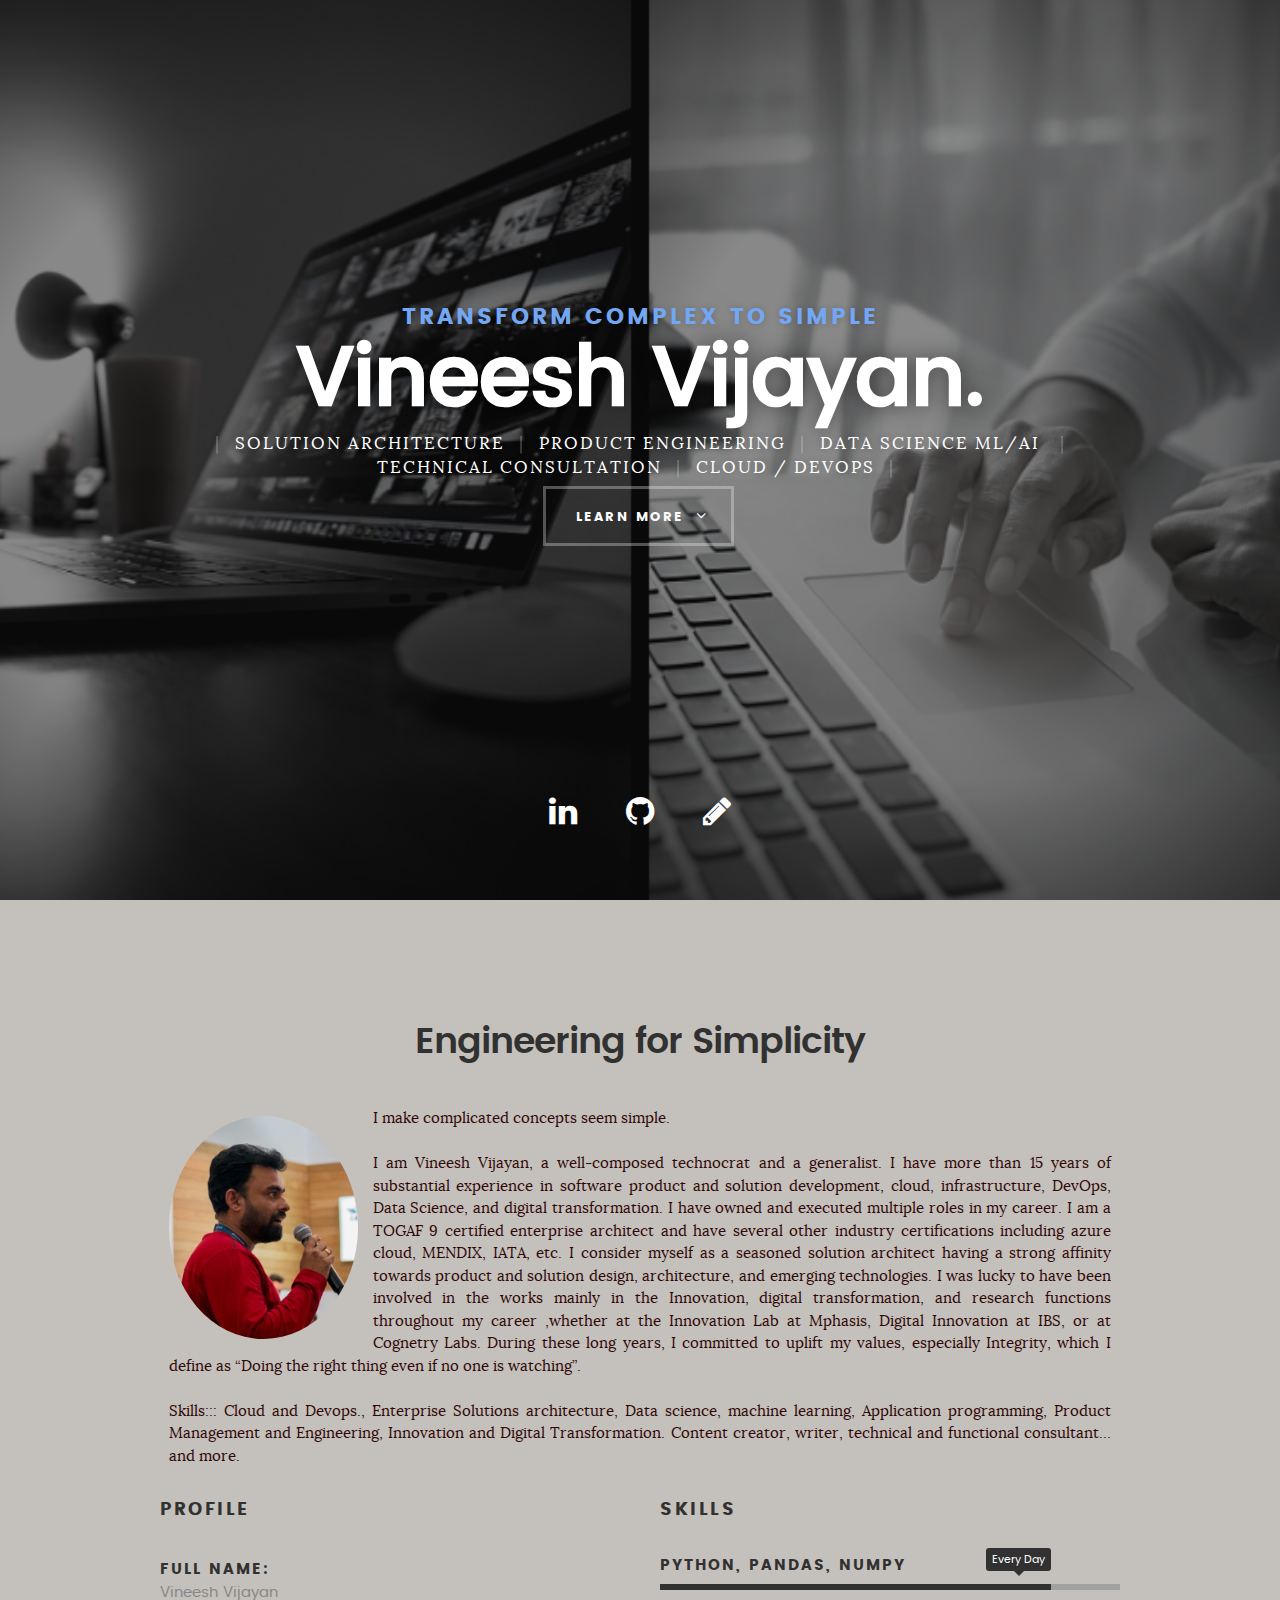
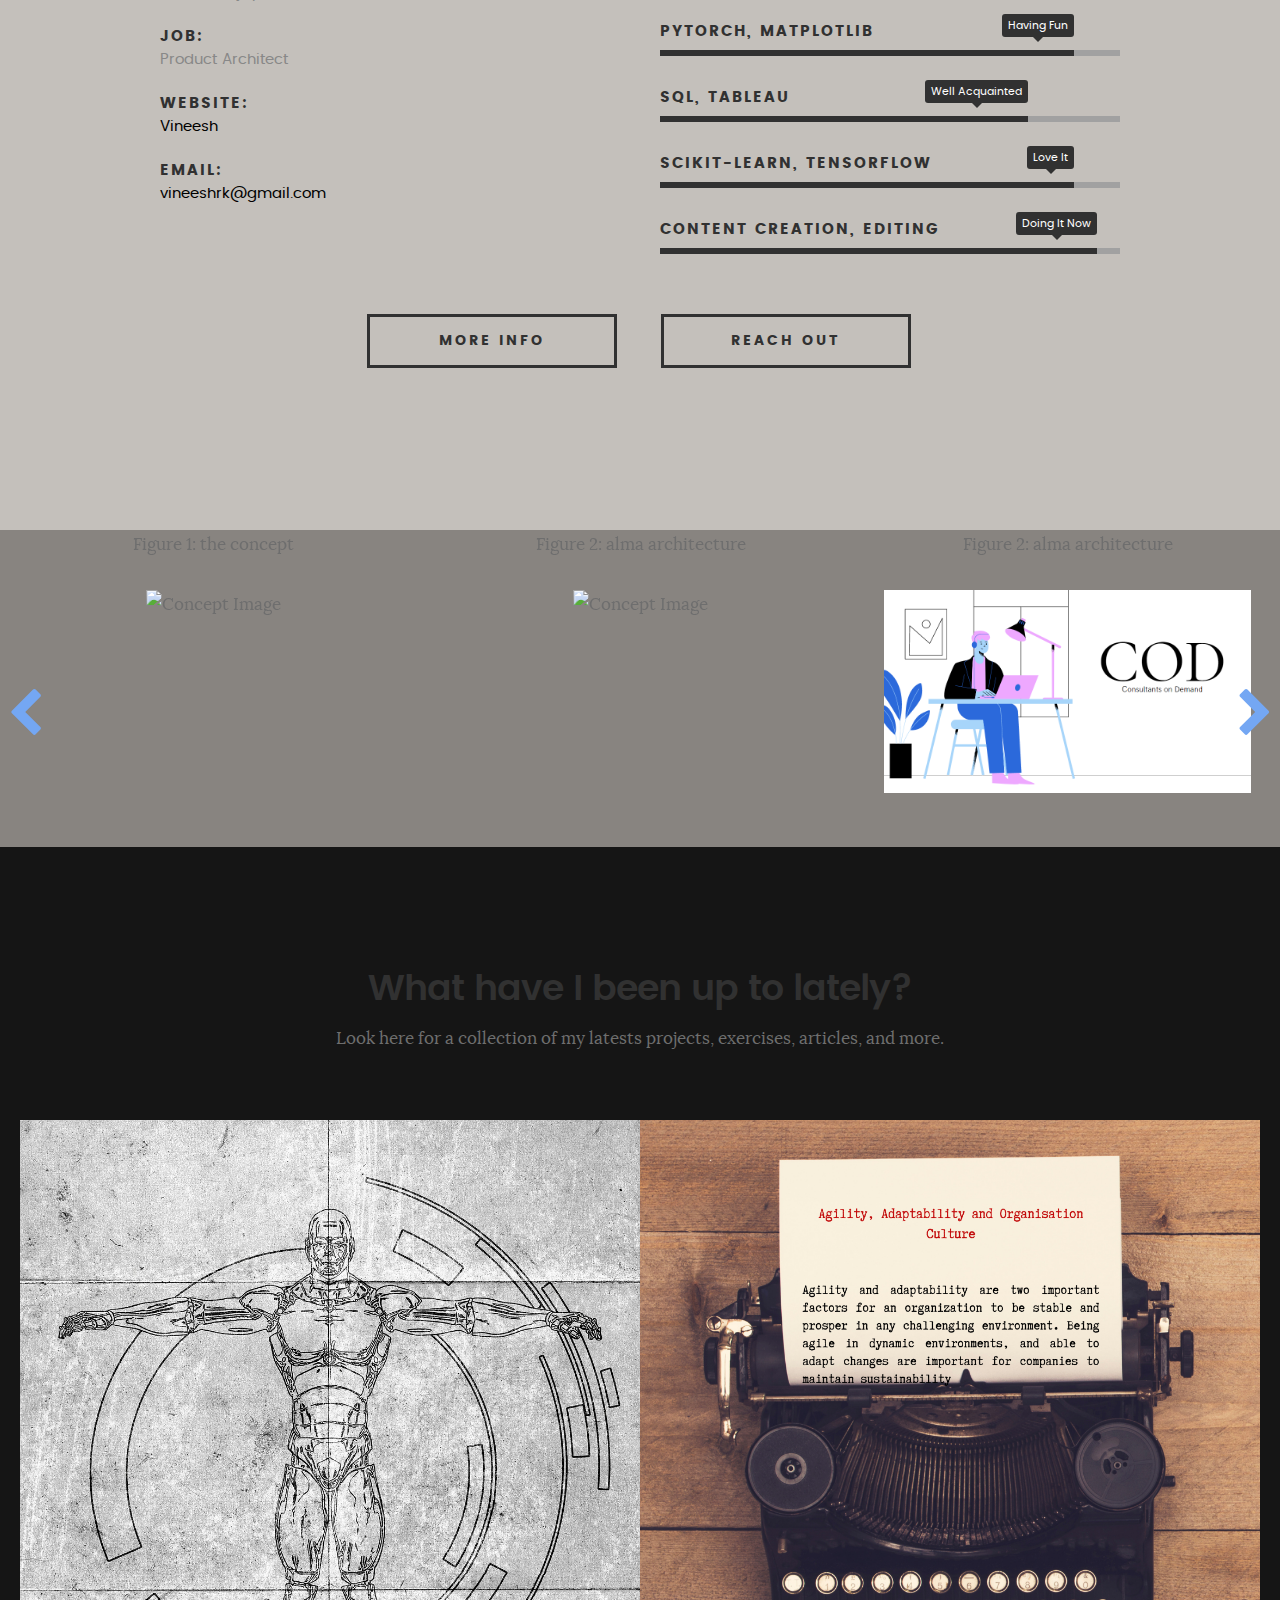
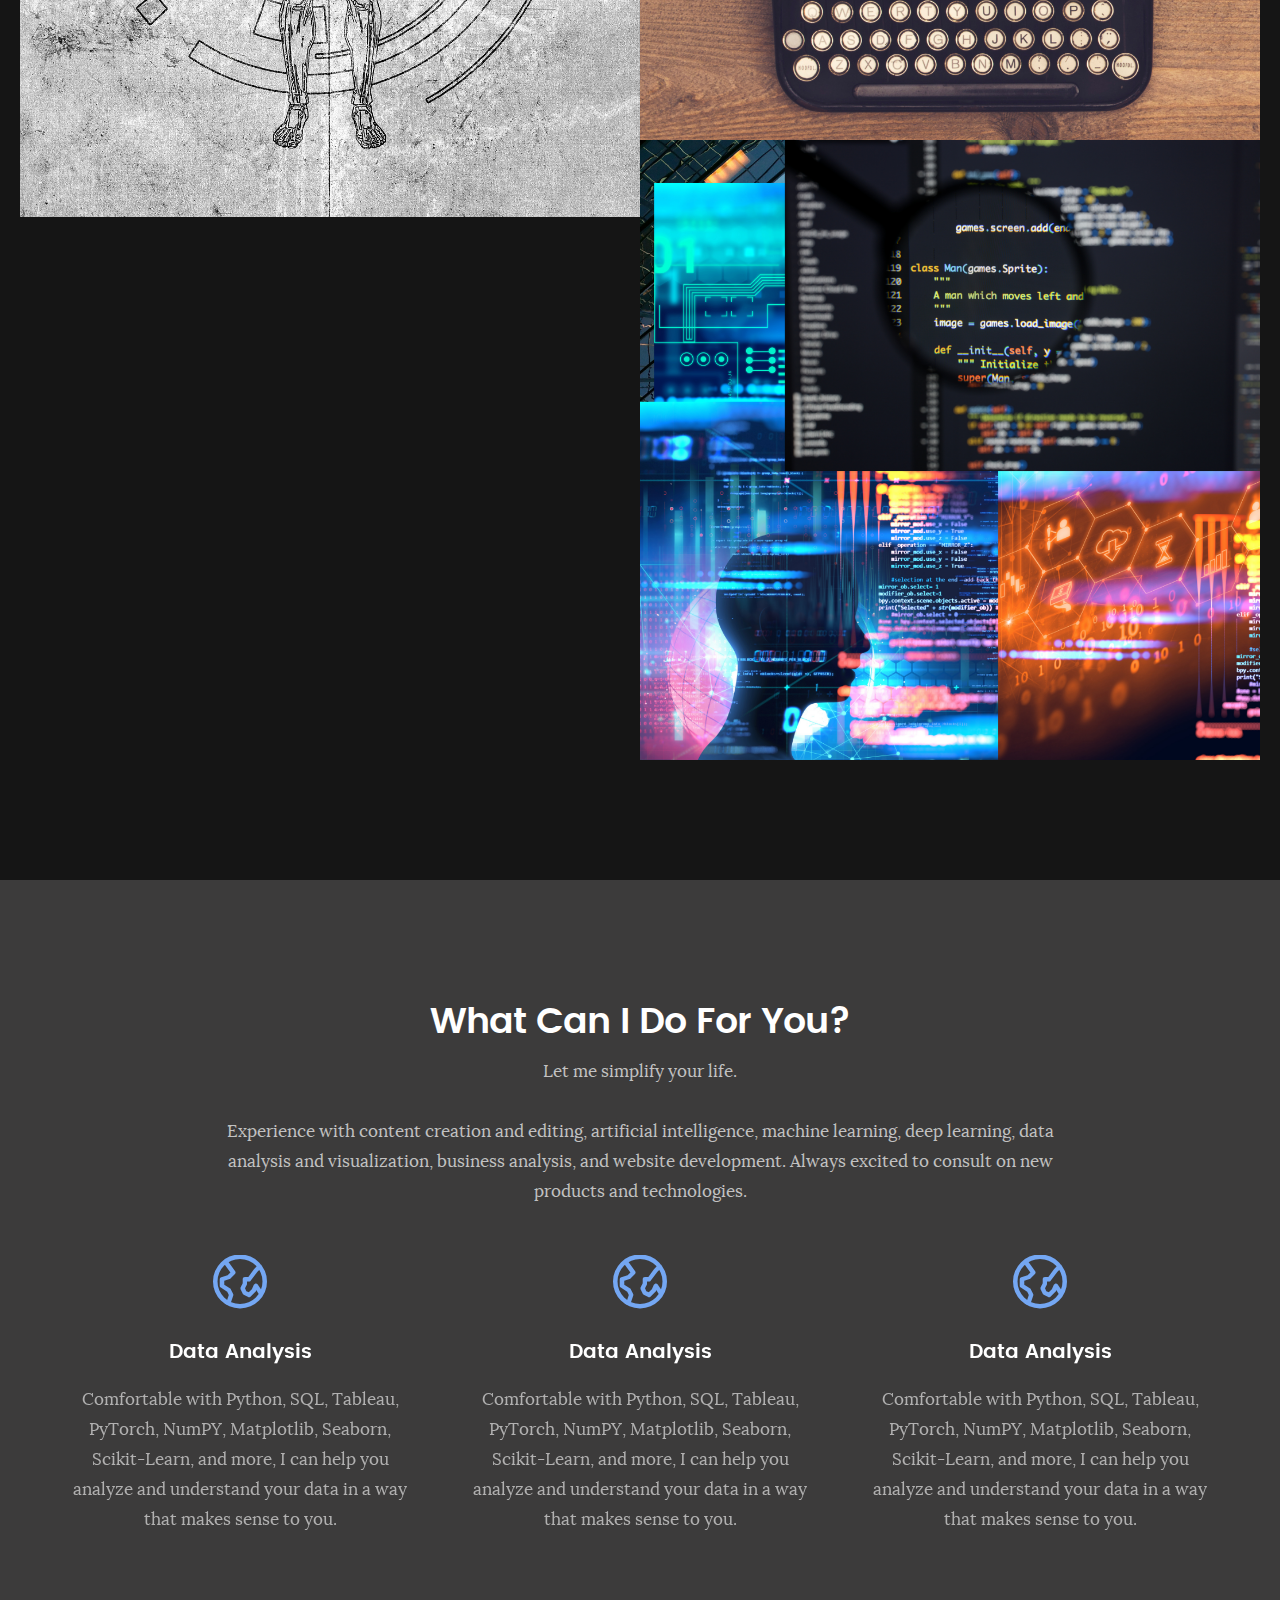
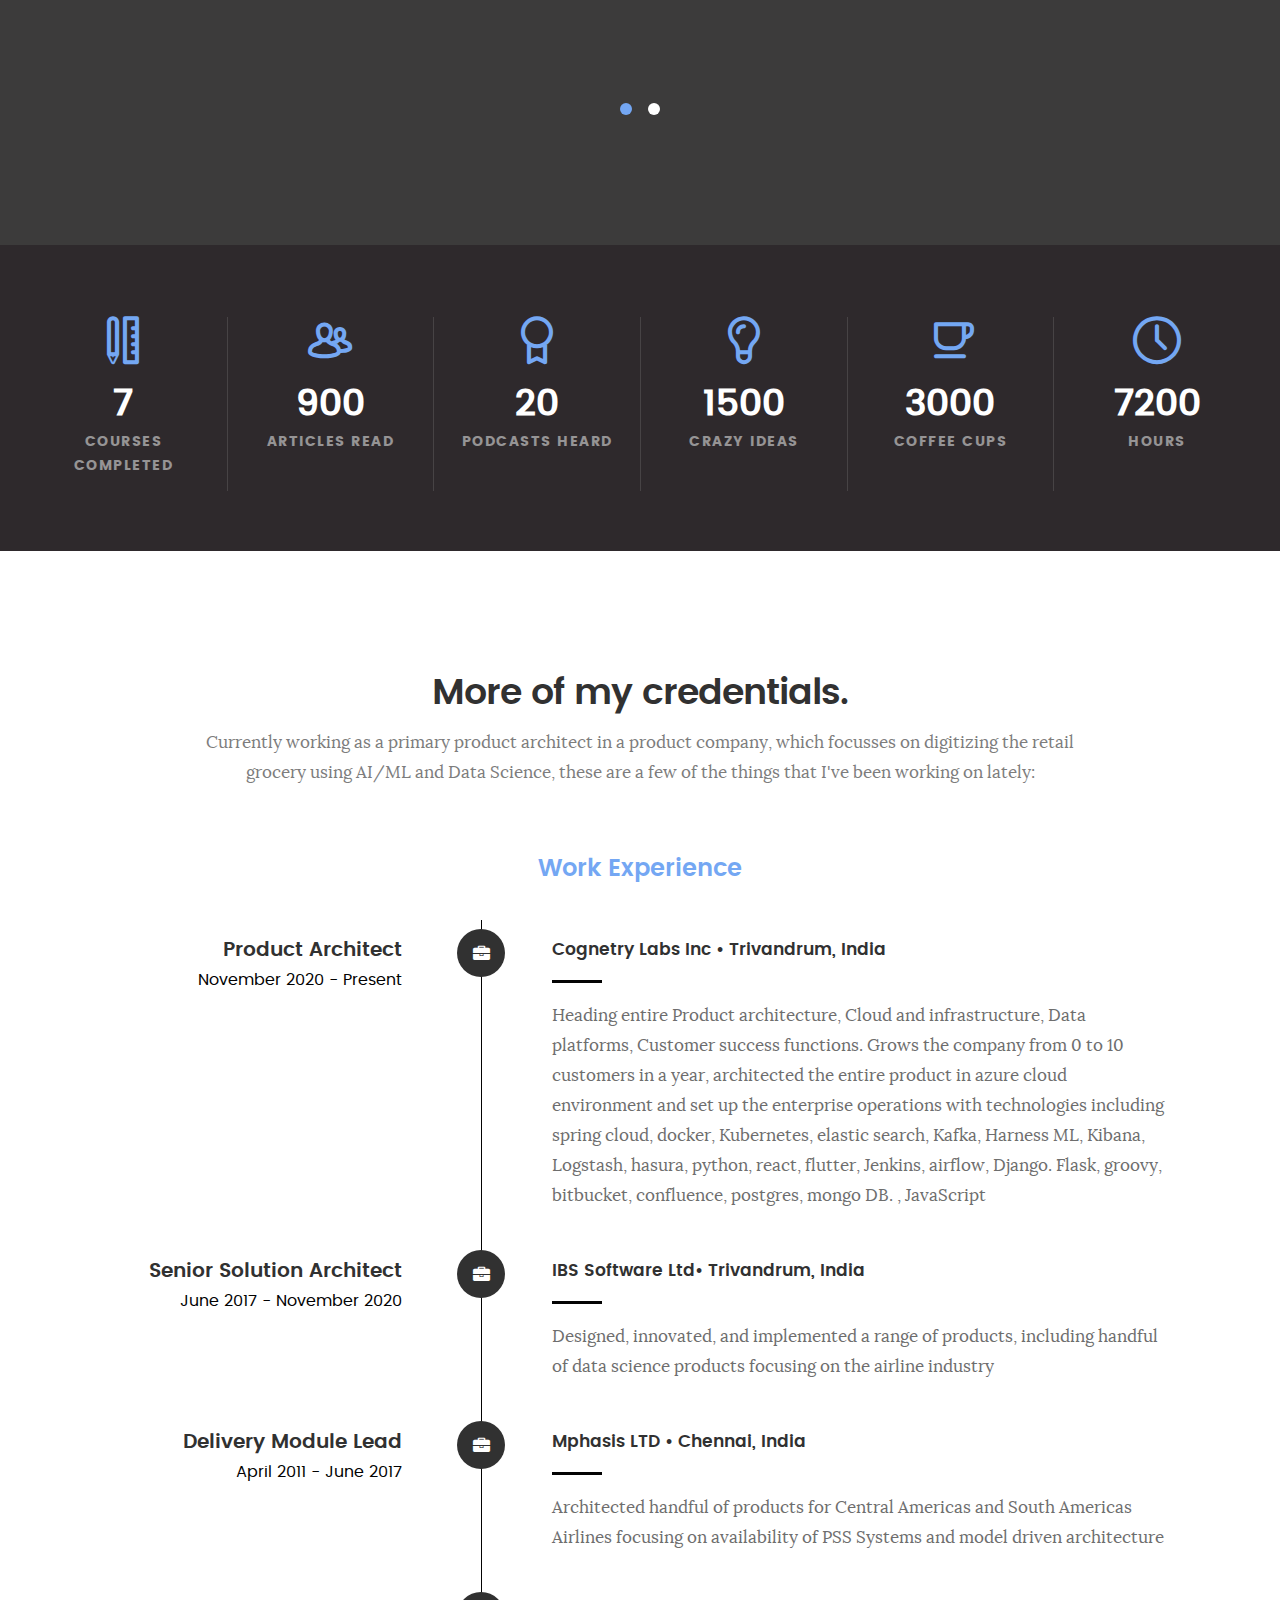
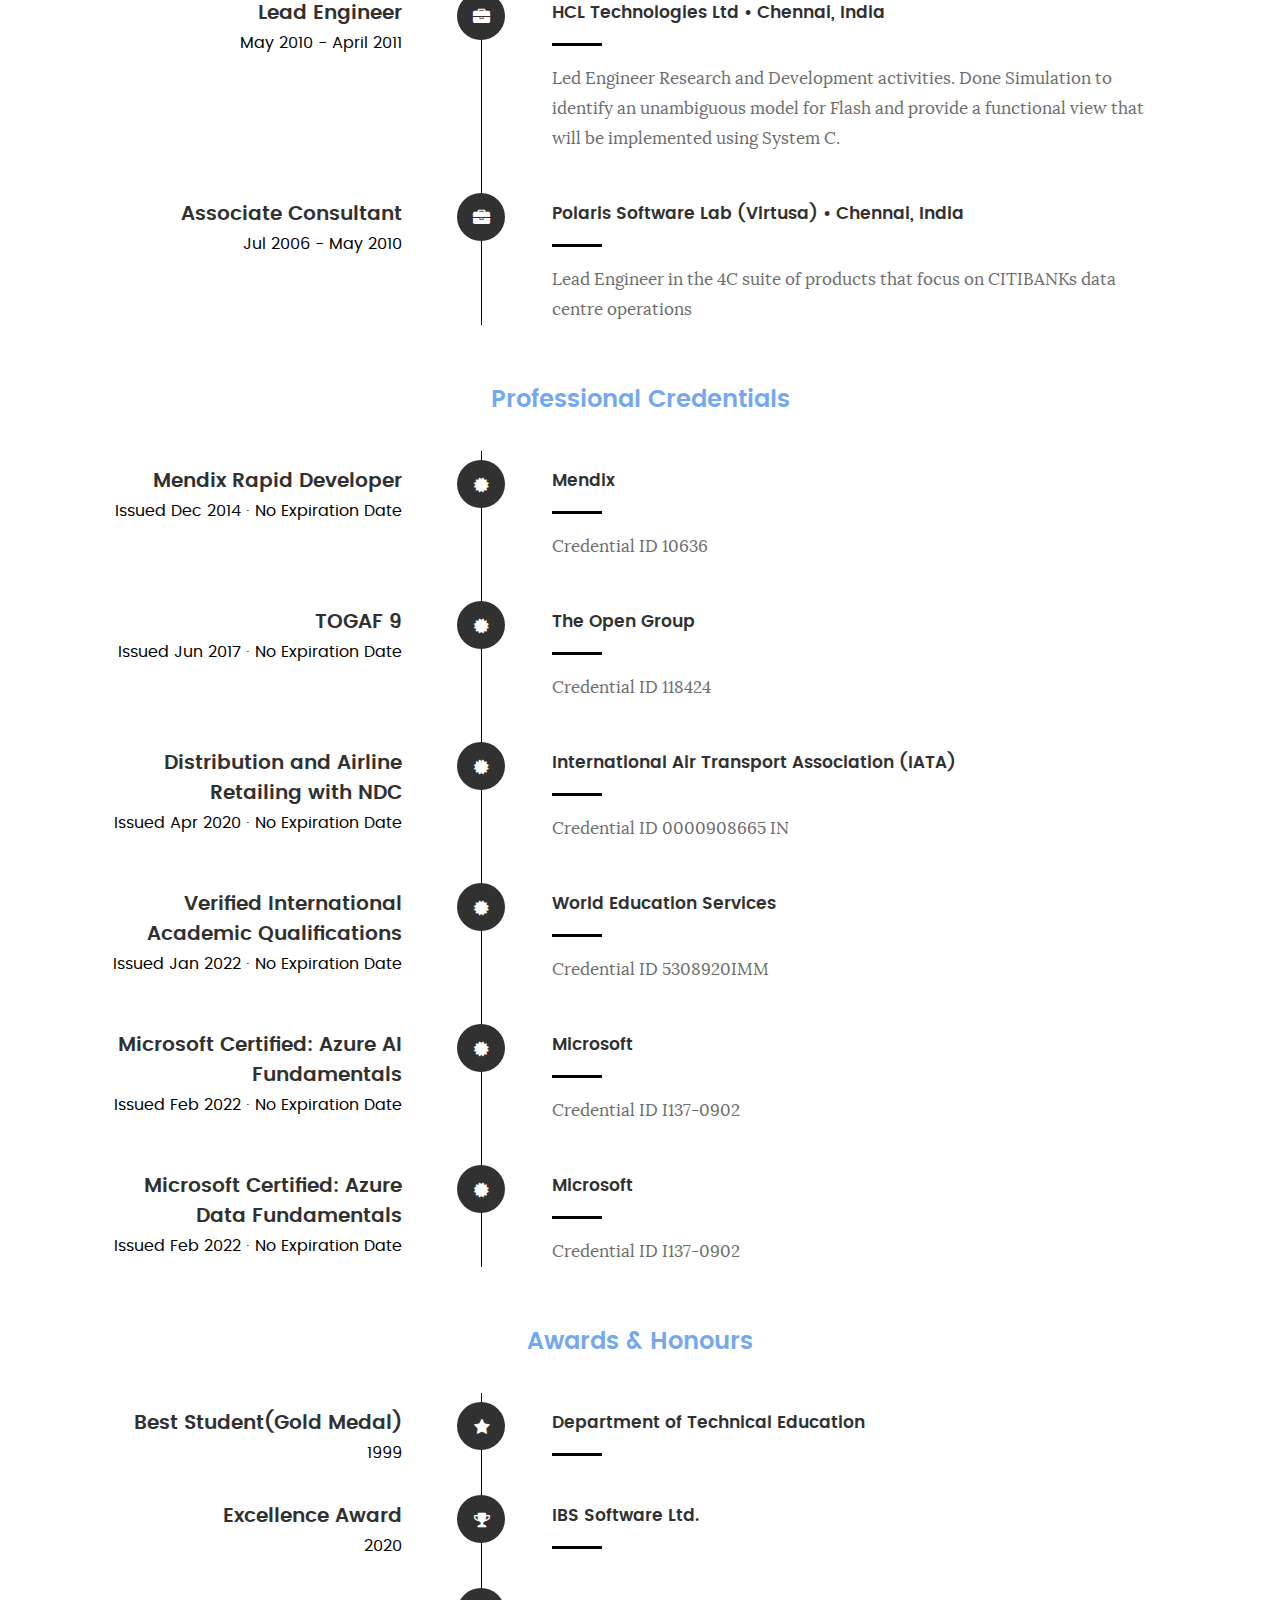
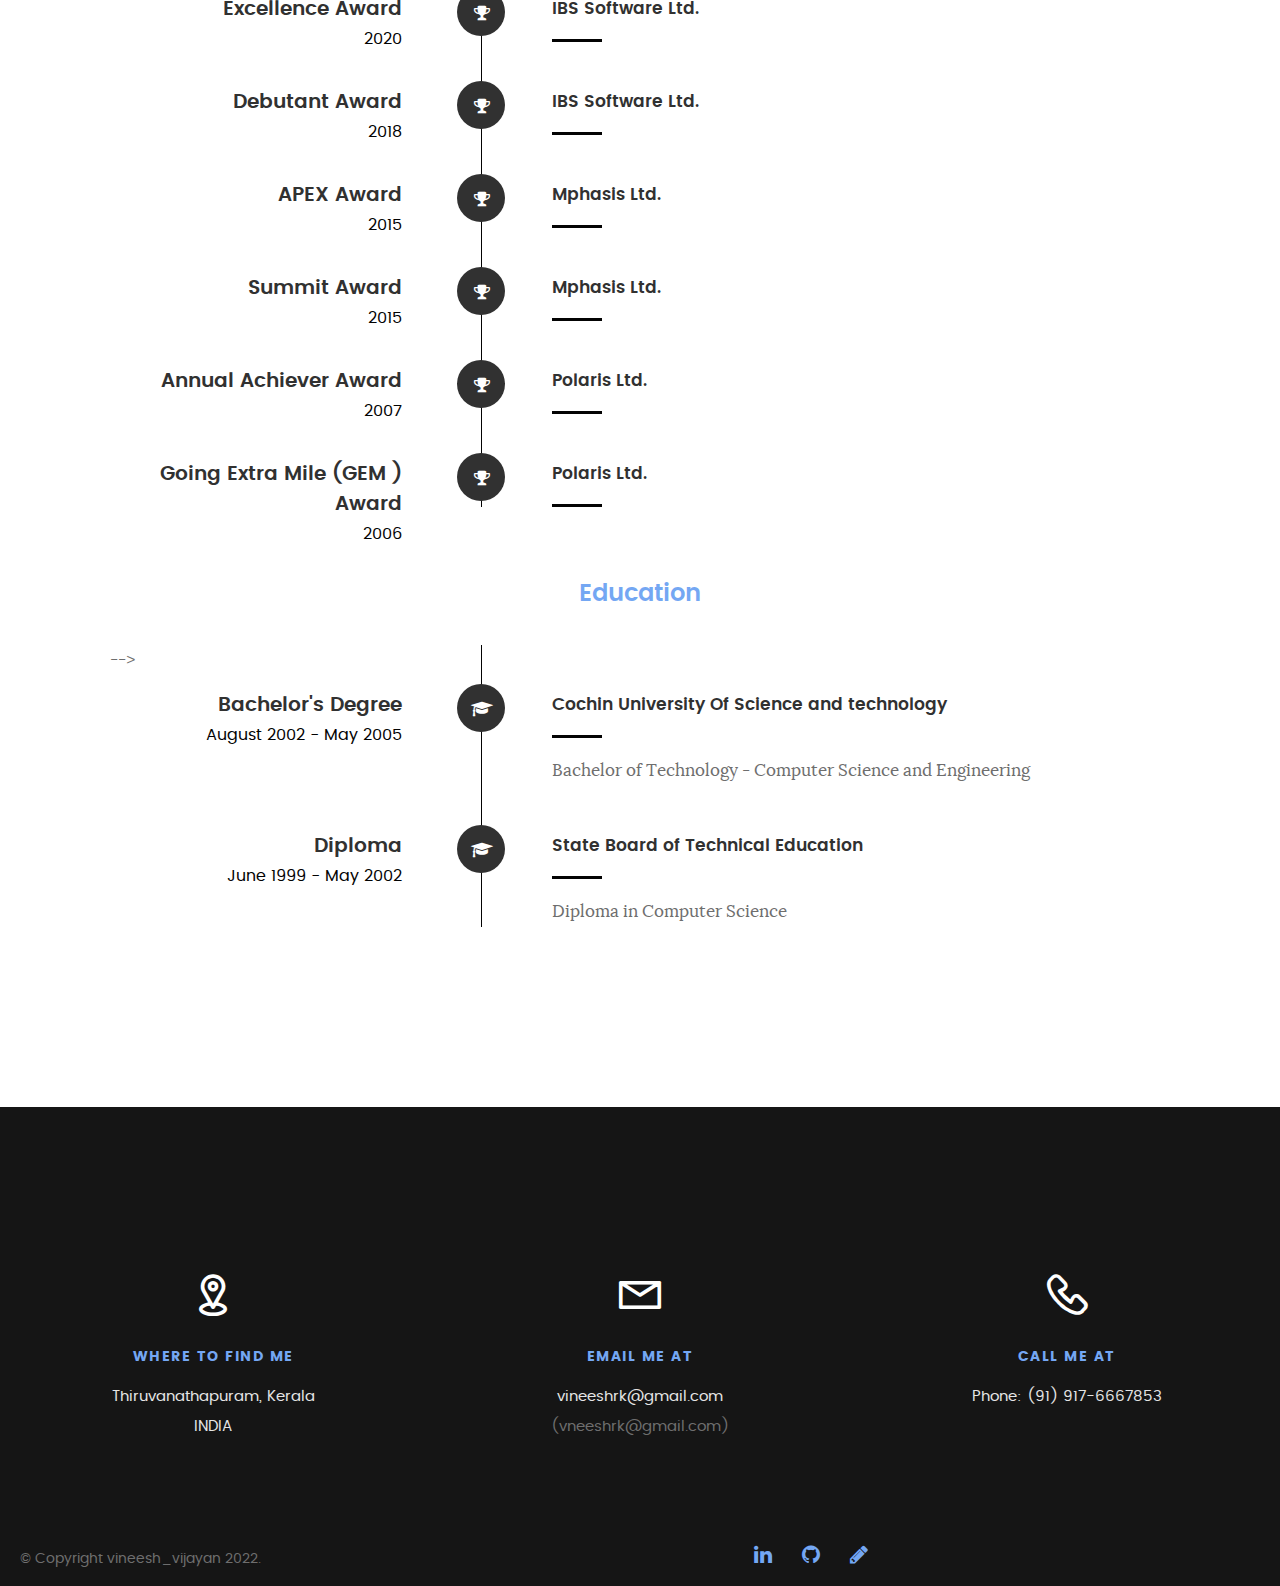
==== commit 488ded40: "latest changes" ====
--- a/index.html
+++ b/index.html
@@ -701,7 +701,7 @@
 
 	   				<div class="timeline-content">
 	   					<h4>IBS Software Ltd• Trivandrum, India </h4>
-	   					<p>Designed, innovated, and implemented a range of products, including ancillary personalisation (pricing and recommendation engine), deal management suite, and data science and modelling studio focusing on the airline industry</p>
+	   					<p>Designed, innovated, and implemented a range of products, including handful of data science products focusing on the airline industry</p>
 	   				</div>
 
 	   			</div> <!-- /timeline-block -->
@@ -719,7 +719,7 @@
 
 	   				<div class="timeline-content">
 	   					<h4>Mphasis LTD • Chennai, India</h4>
-	   					<p>Architected handful of products for Central Americas and South Americas Airlines focusing on availability of PSS Systems 
+	   					<p>Architected handful of products for Central Americas and South Americas Airlines focusing on availability of PSS Systems and model driven architecture
 	   			</div> <!-- /timeline-block -->
 
 	   			<div class="timeline-block">
@@ -1047,7 +1047,7 @@
    		<div class="col-twelve">
 
    			<div class="timeline-wrap">
-
+<!--
 			   <div class="timeline-block">
 
 					<div class="timeline-ico">
@@ -1064,8 +1064,8 @@
 						<p> Currently enrolled in the Machine Learning Engineer Nanodegree program. This career-ready program created in collaboration with AWS and Kaggle teaches cutting edge machine learning concepts including supervised, unsupervised, reinforcement, and deep learning fundamentals. </p>
 					</div>
 
-			   </div> <!-- /timeline-block -->
-
+			   </div> 
+			
 			   <div class="timeline-block">
 
 					<div class="timeline-ico">
@@ -1082,7 +1082,7 @@
 						<p> This highly competitive program teaches cutting-edge skills in deep learning using Pytorch to build, train, and deploy state-of-the-art models.</p>
 					</div>
 
-				</div> <!-- /timeline-block -->
+				</div> 
 
    				<div class="timeline-block">
 
@@ -1100,7 +1100,7 @@
 	   					<p>Completed the Business Analysis (Data Foundations for Enterprise) Nanodegree on a full scholarship. This degree focused on SQL, Tableau, Excel, statistics and probability, data visualization, and more.</p>
 	   				</div>
 
-				   </div> <!-- /timeline-block -->
+				   </div> 
 			   
 				<div class="timeline-block">
 
@@ -1119,7 +1119,7 @@
 					</div>
 
 				</div> <!-- /timeline-block -->
-
+			-->
 	   			<div class="timeline-block">
 
 	   				<div class="timeline-ico">
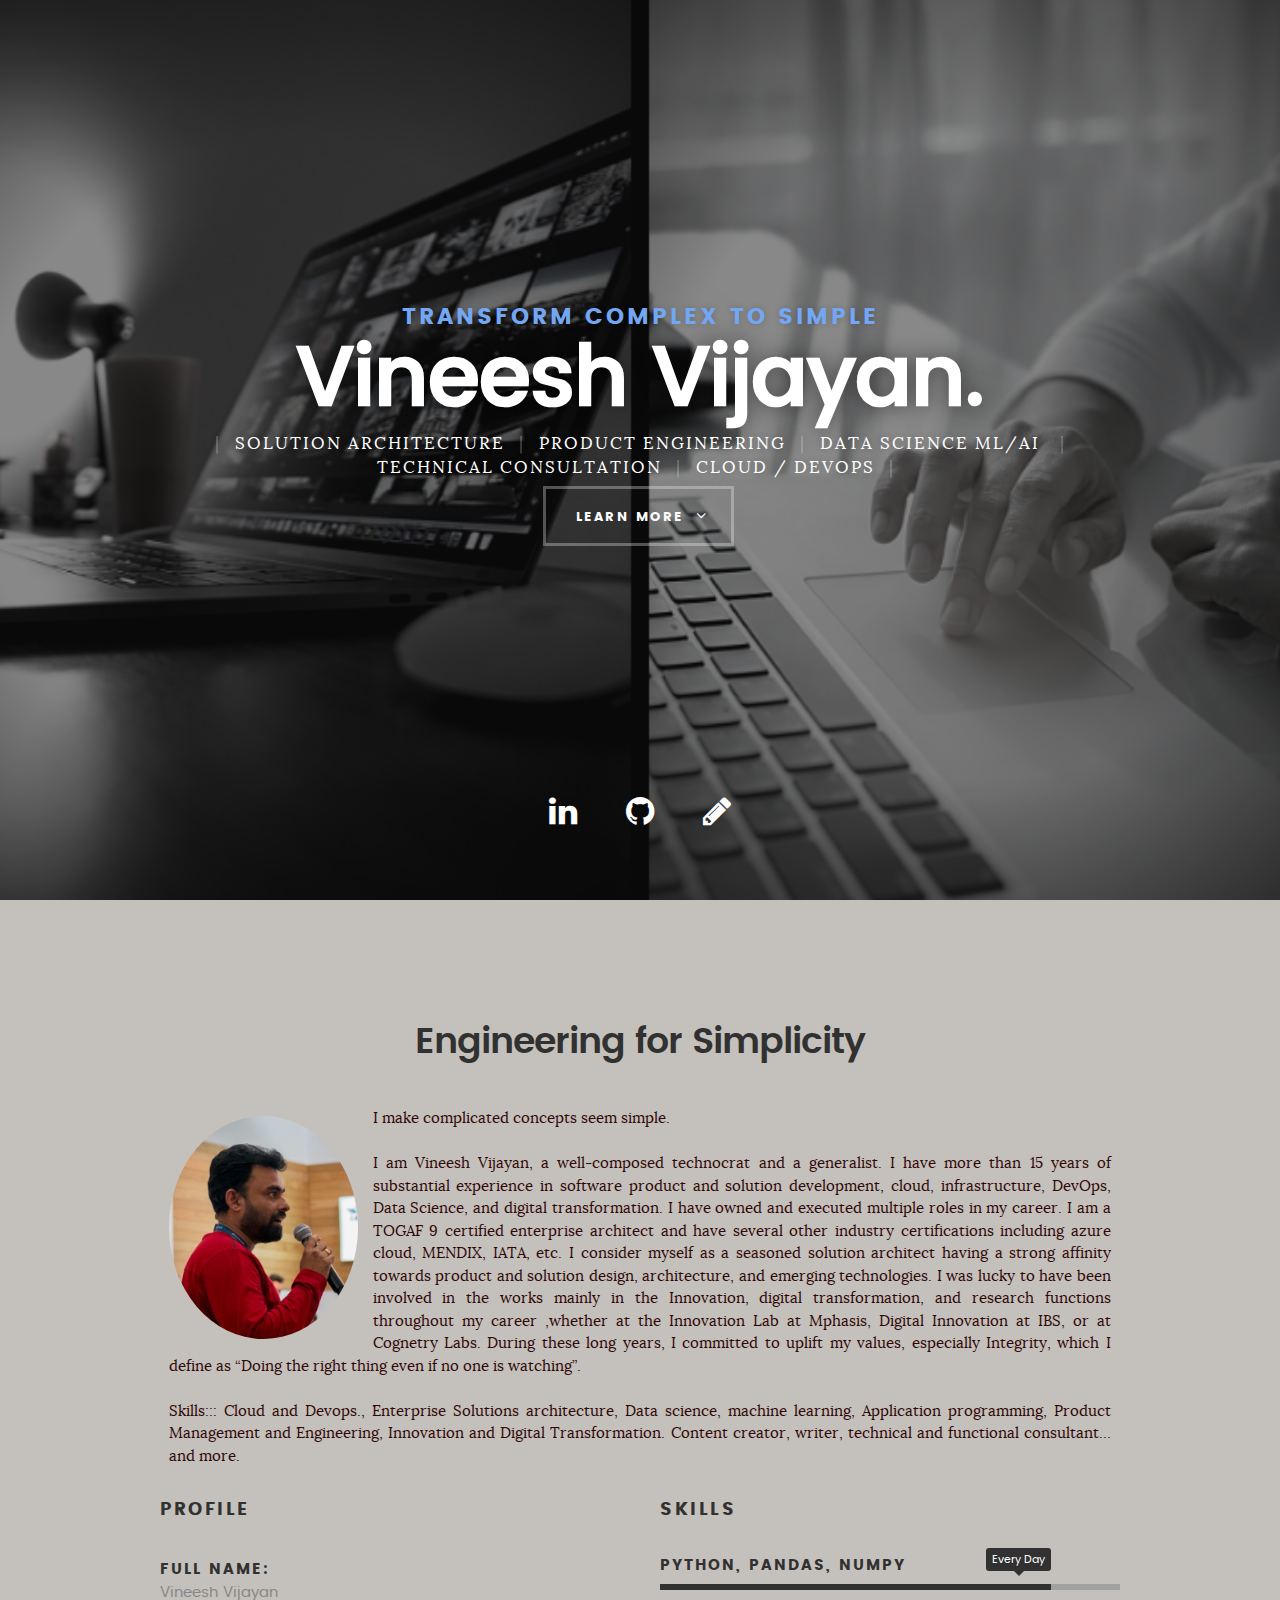
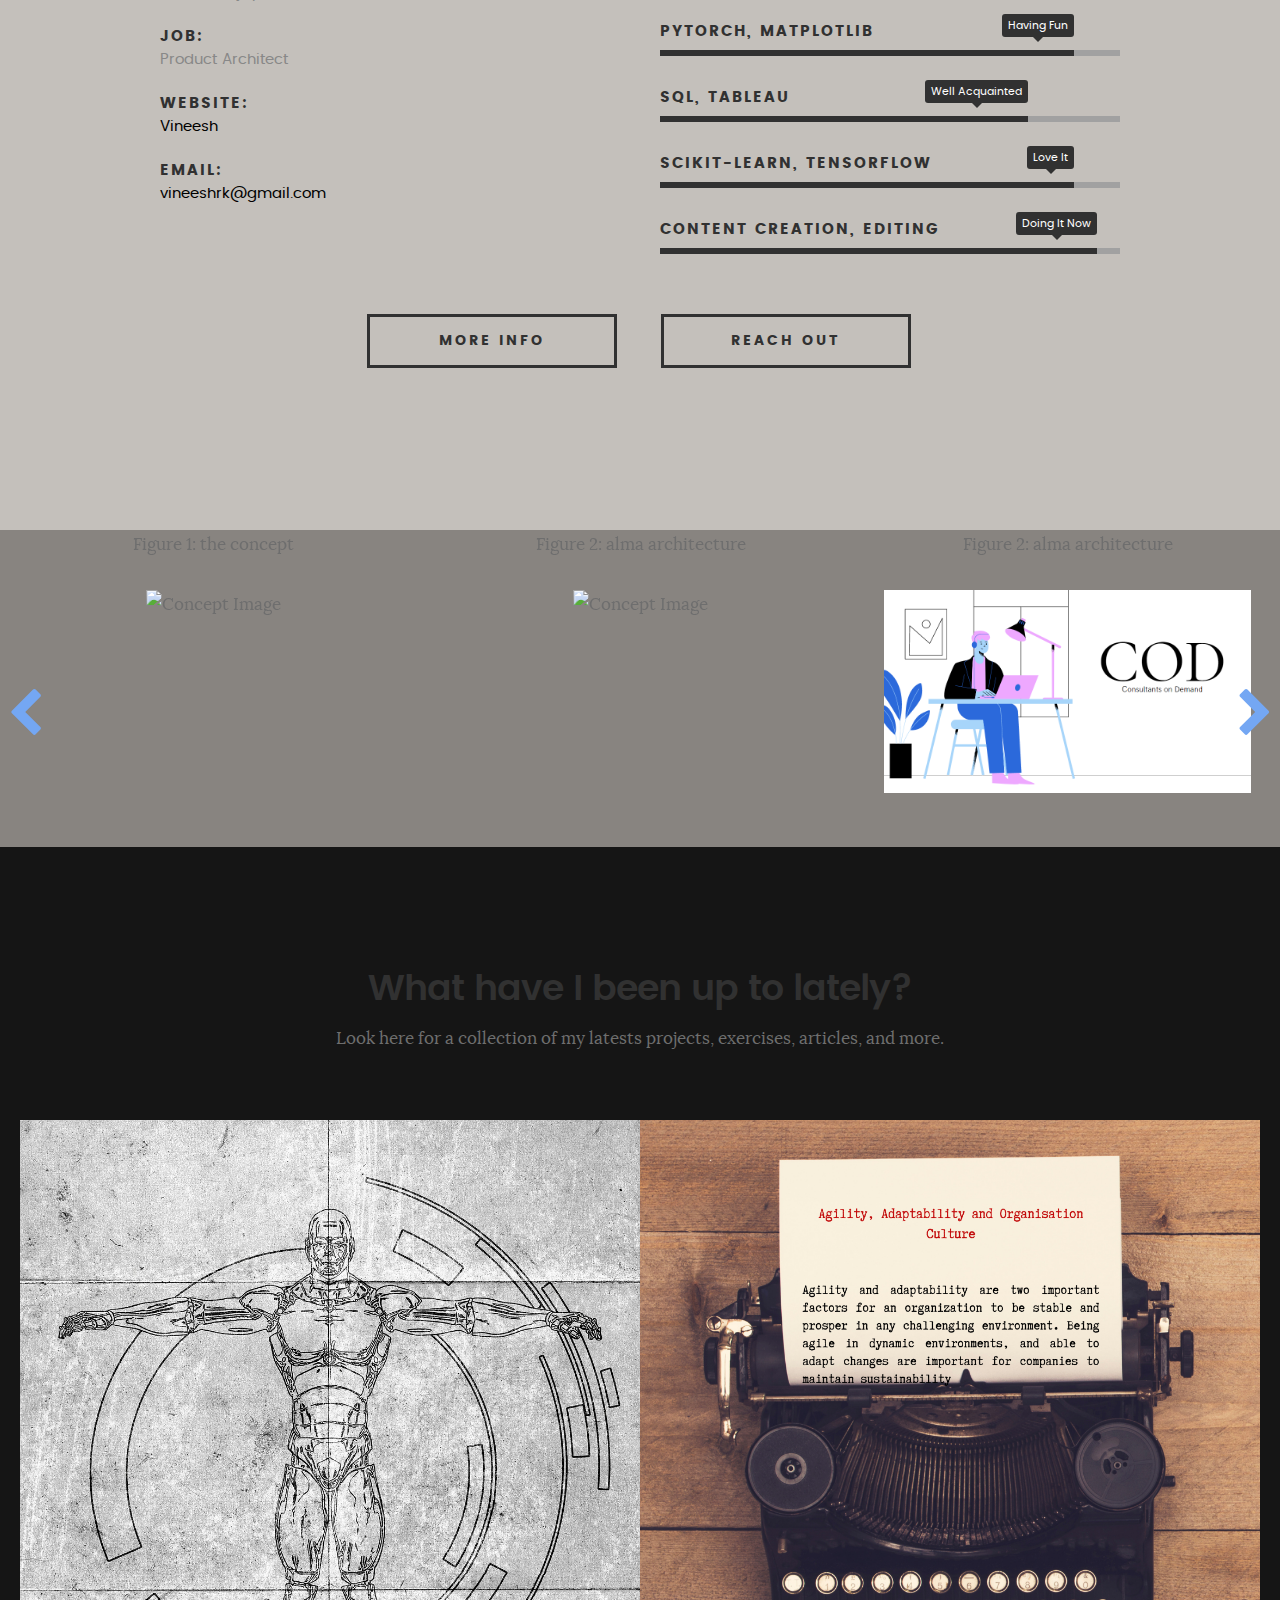
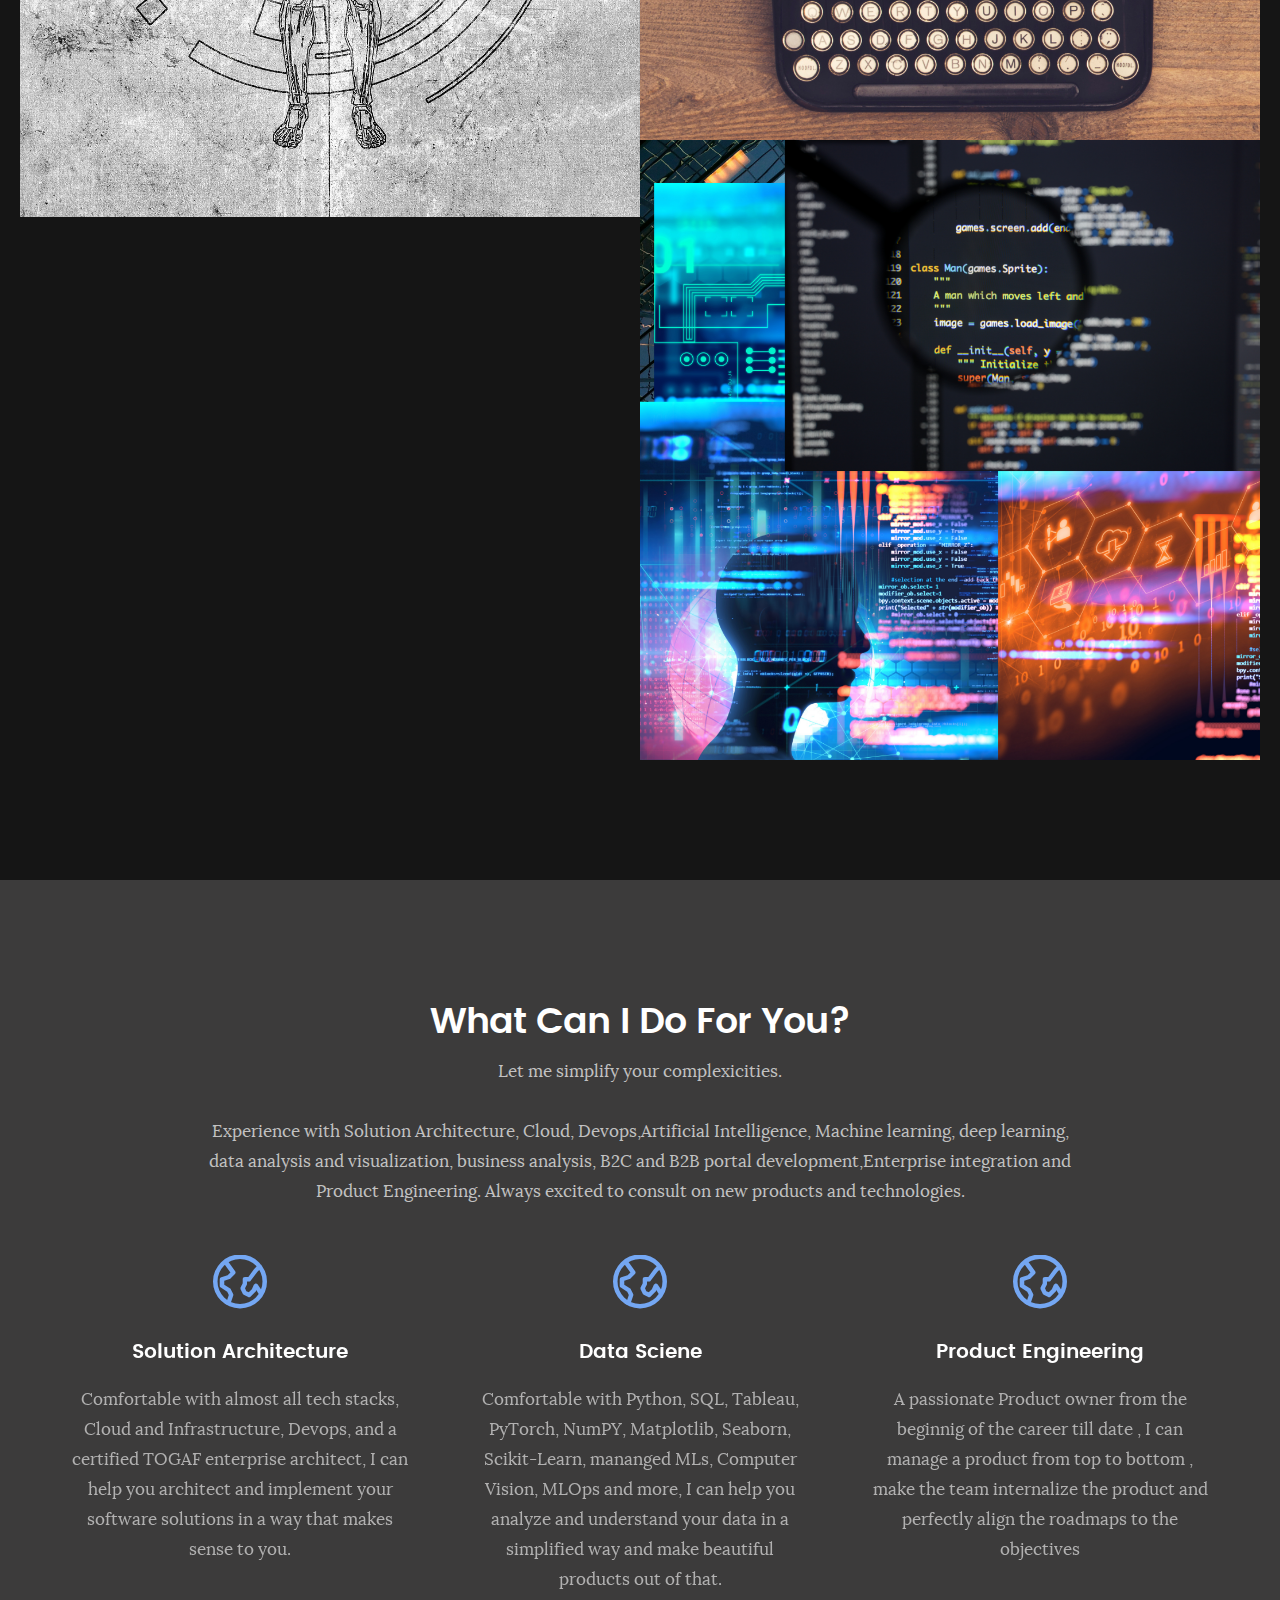
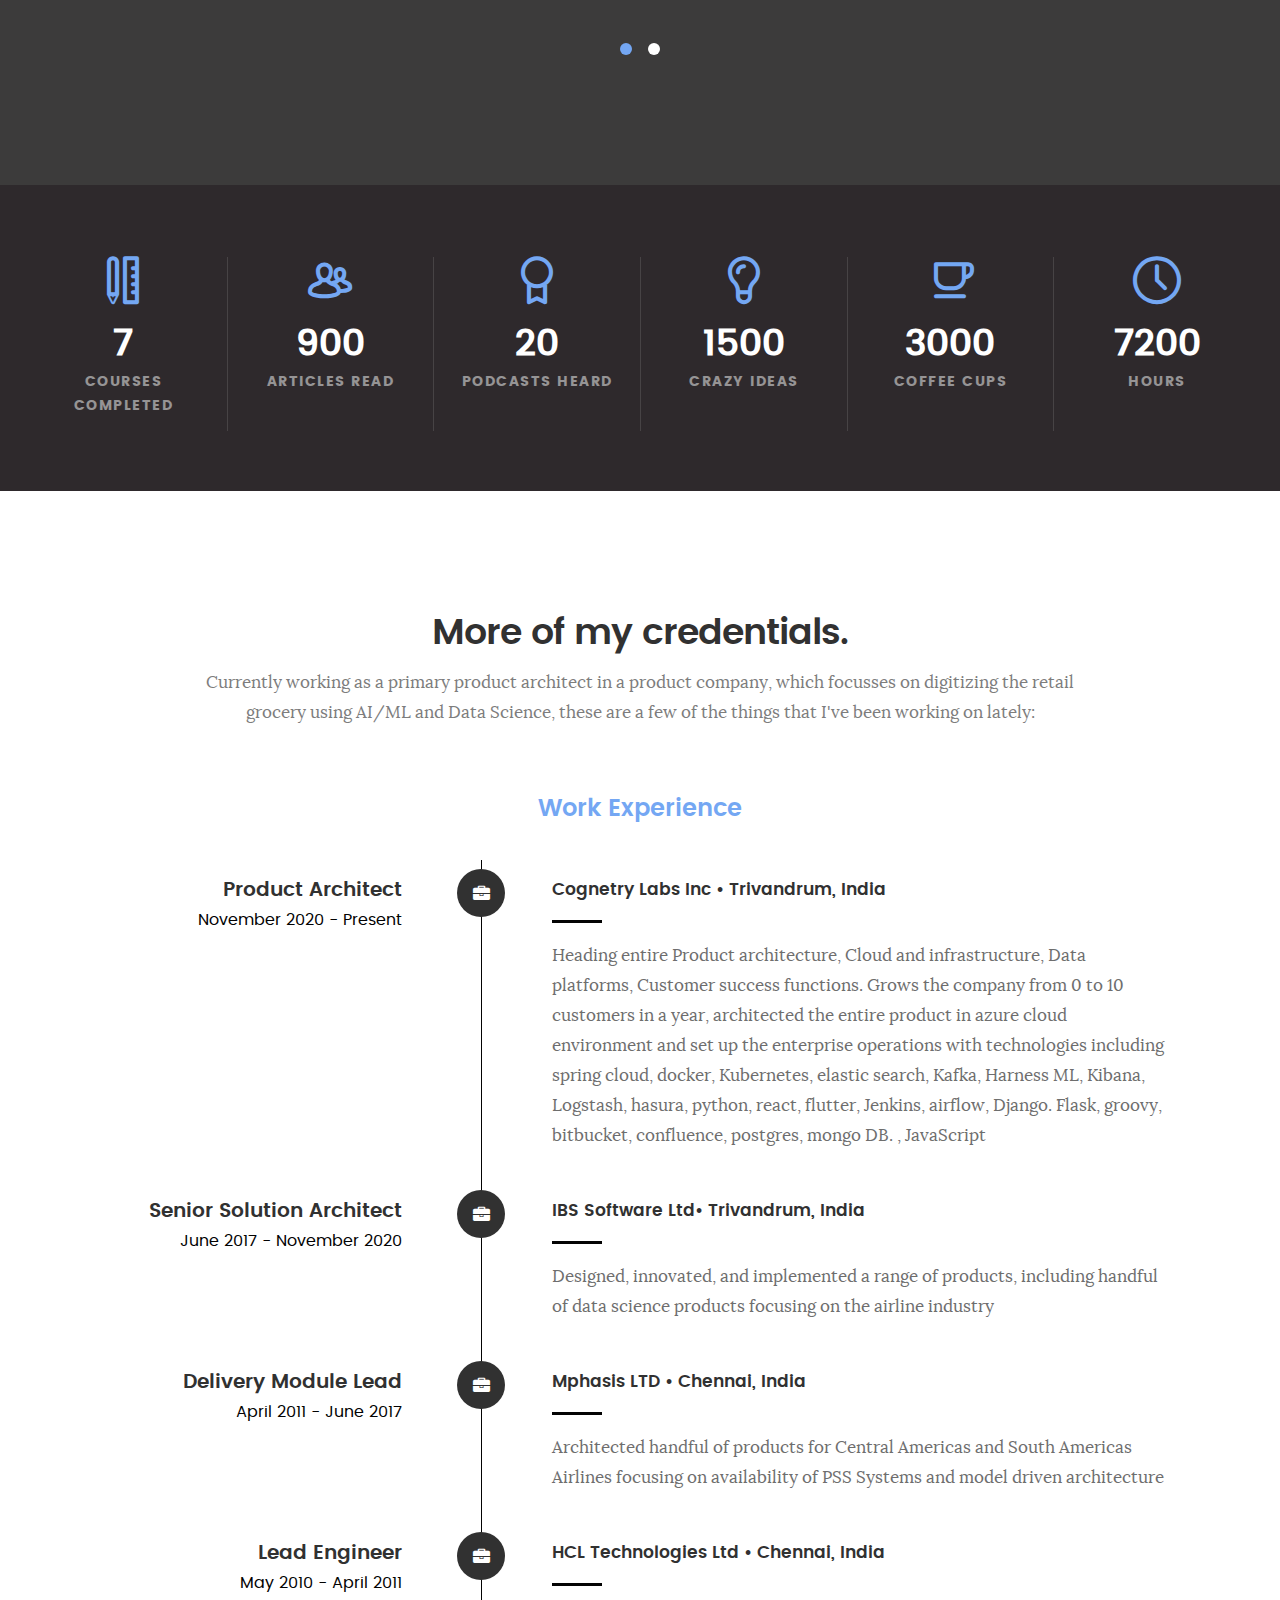
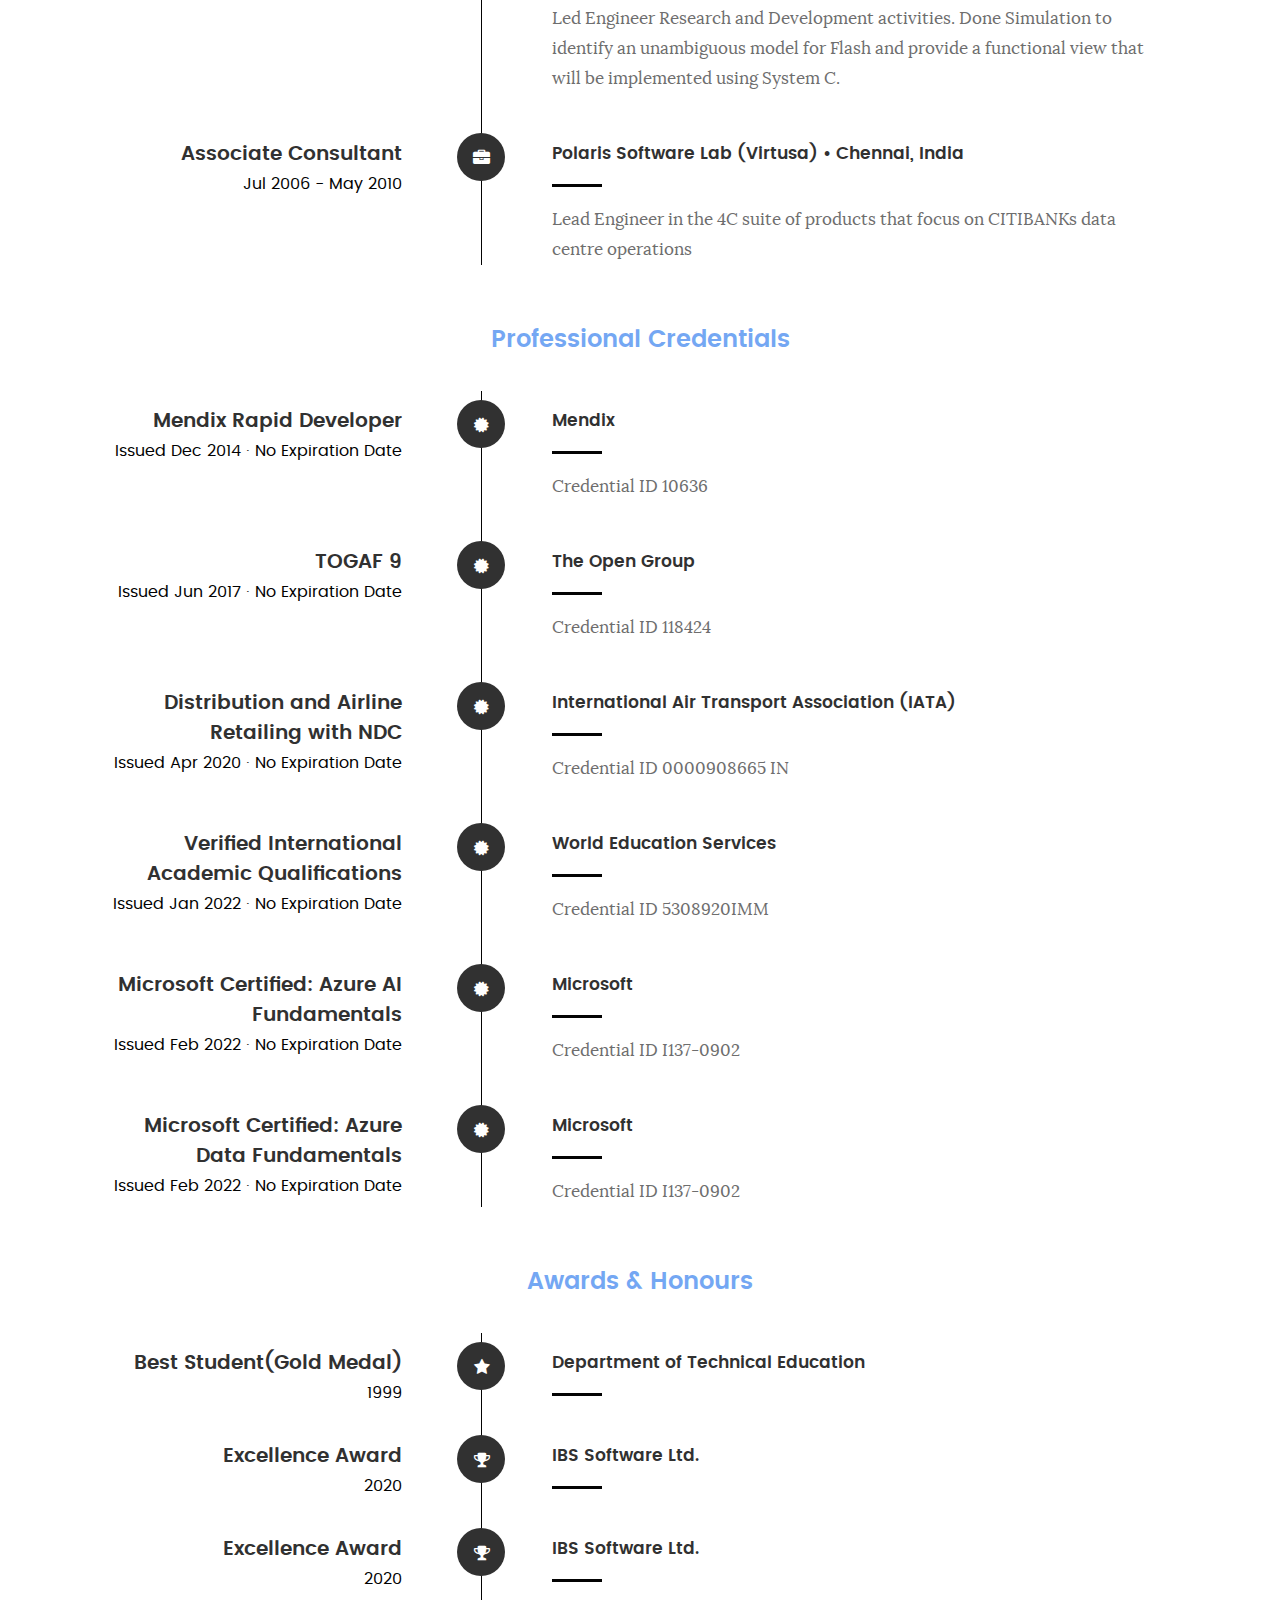
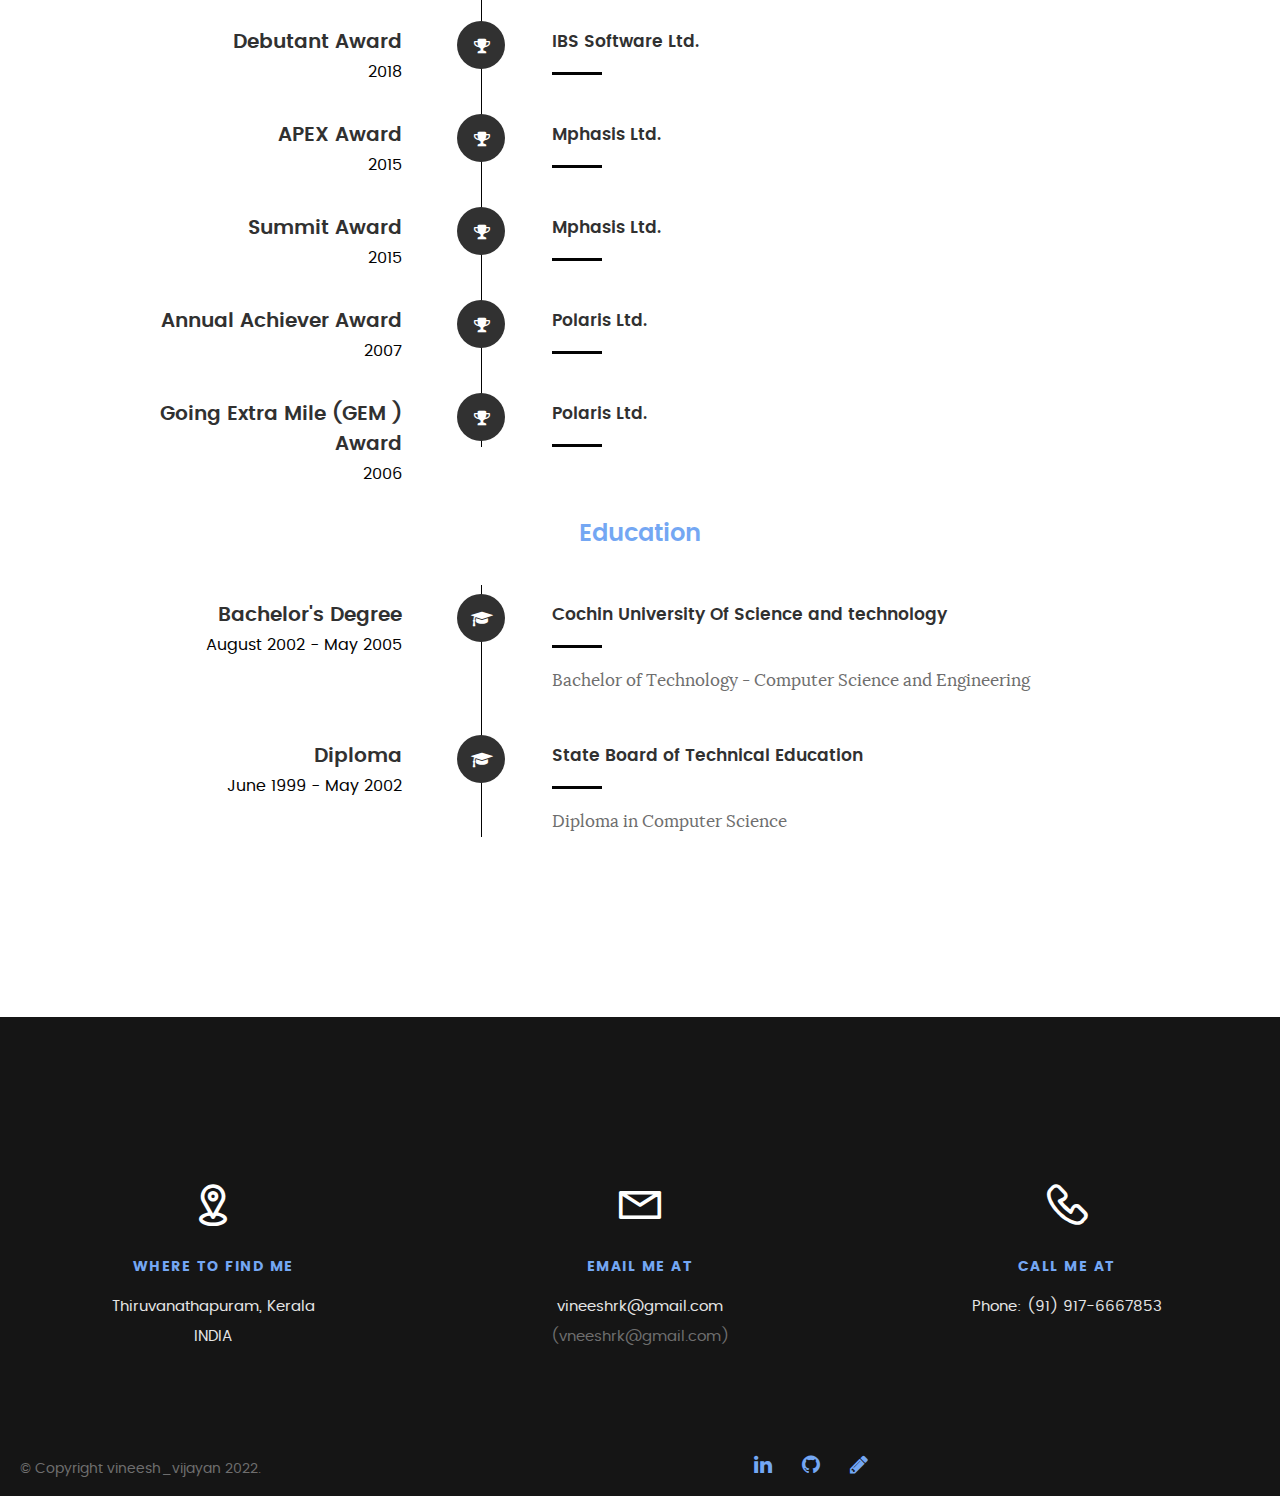
==== commit 65be48d8: "latest changes" ====
--- a/index.html
+++ b/index.html
@@ -430,7 +430,7 @@
    			<!-- <h5>Services</h5> -->
    			<h1>What Can I Do For You?</h1>
 
-   			<p class="lead">Let me simplify your life. <br><br> Experience with content creation and editing, artificial intelligence, machine learning, deep learning, data analysis and visualization, business analysis, and website development. Always excited to consult on new products and technologies.</p>
+   			<p class="lead">Let me simplify your complexicities. <br><br> Experience with Solution Architecture, Cloud, Devops,Artificial Intelligence, Machine learning, deep learning, data analysis and visualization, business analysis, B2C and B2B portal development,Enterprise integration and Product Engineering. Always excited to consult on new products and technologies.</p>
 
    		</div>   		
    	</div> <!-- /section-intro -->
@@ -445,9 +445,9 @@
 
 	            <div class="service-content">	
 
-	            	 <h3>Data Analysis</h3>
-
-		            <p class="desc">Comfortable with Python, SQL, Tableau, PyTorch, NumPY, Matplotlib, Seaborn, Scikit-Learn, and more, I can help you analyze and understand your data in a way that makes sense to you.
+	            	 <h3>Solution Architecture</h3>
+
+		            <p class="desc">Comfortable with almost all tech stacks, Cloud and Infrastructure, Devops, and a certified TOGAF enterprise architect, I can help you architect and implement your software solutions in a way that makes sense to you.
 	         		</p>
 	         		
 	         	</div> 	         	 
@@ -459,9 +459,9 @@
   
 				  <div class="service-content">	
   
-					   <h3>Data Analysis</h3>
+					   <h3>Data Sciene</h3>
   
-					  <p class="desc">Comfortable with Python, SQL, Tableau, PyTorch, NumPY, Matplotlib, Seaborn, Scikit-Learn, and more, I can help you analyze and understand your data in a way that makes sense to you.
+					  <p class="desc">Comfortable with Python, SQL, Tableau, PyTorch, NumPY, Matplotlib, Seaborn, Scikit-Learn, mananged MLs, Computer Vision, MLOps and more, I can help you analyze and understand your data in a simplified way and make beautiful products out of that.
 					   </p>
 					   
 				   </div> 	         	 
@@ -473,9 +473,9 @@
   
 				  <div class="service-content">	
   
-					   <h3>Data Analysis</h3>
+					   <h3>Product Engineering</h3>
   
-					  <p class="desc">Comfortable with Python, SQL, Tableau, PyTorch, NumPY, Matplotlib, Seaborn, Scikit-Learn, and more, I can help you analyze and understand your data in a way that makes sense to you.
+					  <p class="desc">A passionate Product owner from the beginnig of the career till date , I can manage a product from top to bottom , make the team internalize the product and perfectly align the roadmaps to the objectives
 					   </p>
 					   
 				   </div> 	         	 
@@ -487,9 +487,9 @@
   
 				  <div class="service-content">	
   
-					   <h3>Data Analysis</h3>
+					   <h3>Business Consultation</h3>
   
-					  <p class="desc">Comfortable with Python, SQL, Tableau, PyTorch, NumPY, Matplotlib, Seaborn, Scikit-Learn, and more, I can help you analyze and understand your data in a way that makes sense to you.
+					  <p class="desc">I can help you with impact analysis , competator analysis, market analysis, and complete business analysis work with a digital product led mindset.
 					   </p>
 					   
 				   </div> 	         	 
@@ -504,7 +504,7 @@
 
 	            	<h3>Content Creation, Writing, and Editing</h3>
 
-		            <p class="desc">I know how to make complicated ideas sound simple. As a top writer on Medium with articles that quickly rank on the first page of Google searches, I have  experience writing content that gets noticed. If you have existing content and documentation that needs simplification, I'd love to turn it into something that works for everyone.
+		            <p class="desc">I know how to make complicated ideas sound simple.  I have  experience writing content that gets noticed. If you have existing content and documentation that needs simplification, I'd love to turn it into something that works for everyone.
 	        			</p> 
 
 	            </div> 	            	               
@@ -517,9 +517,9 @@
 
 	            <div class="service-content">	
 
-	            	<h3>Artificial Intelligence</h3>  
-
-		            <p class="desc">With experience in machine learning, deep learning, natural language processing, AI and more, we can work together to find exciting ways to move you and your business into the future. 
+	            	<h3>Busiess Leader</h3>  
+
+		            <p class="desc">With experience in almost all the areas of business functions and a know how on building the company culture and building a team, we can work together to find exciting ways to move you and your business into the future. 
 	         		</p>
 
 	            </div>	 
@@ -1118,7 +1118,7 @@
 						<p>This competitive program focused on Python, SQL, statistics, probability, and data visualization. I completed this program in the top 10% of students, allowing me to pursue a Udacity Nanodegree in Data Foundations for Enterprise with a full scholarship.</p>
 					</div>
 
-				</div> <!-- /timeline-block -->
+				</div> 
 			-->
 	   			<div class="timeline-block">
 
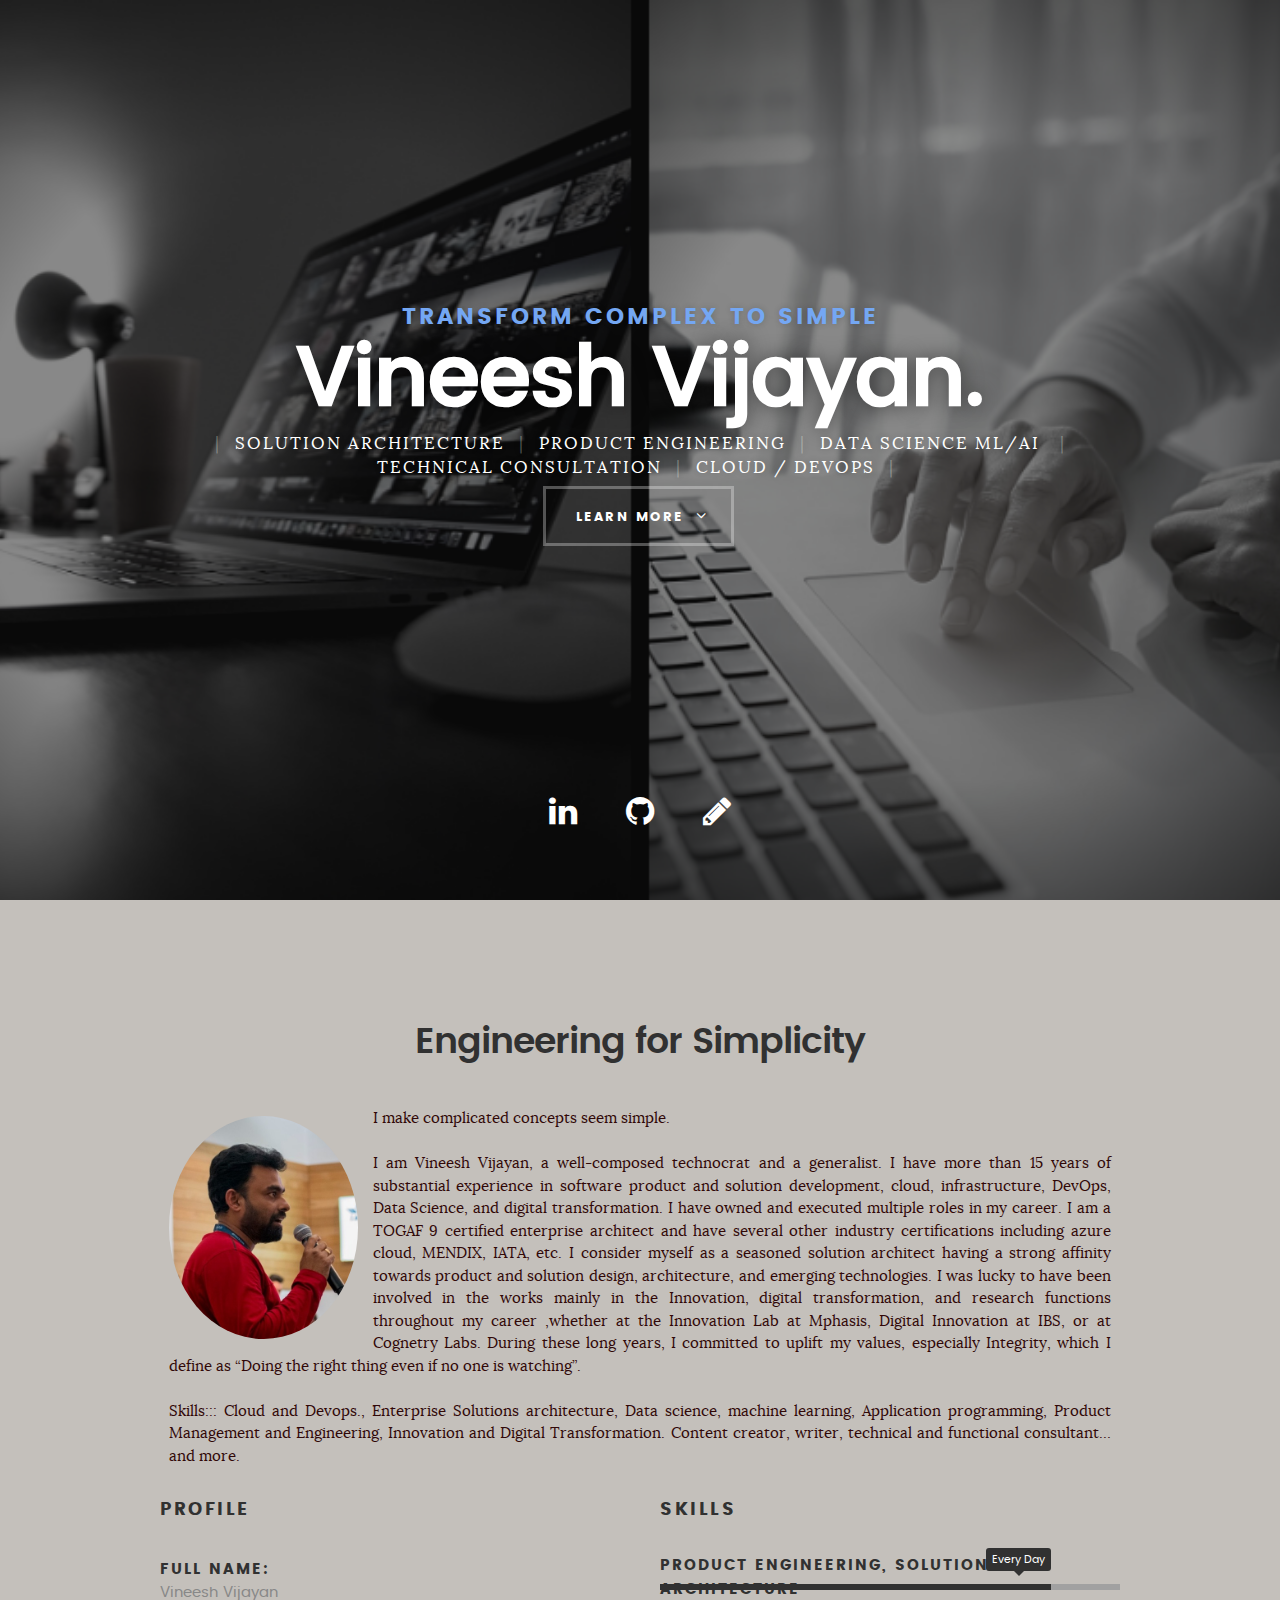
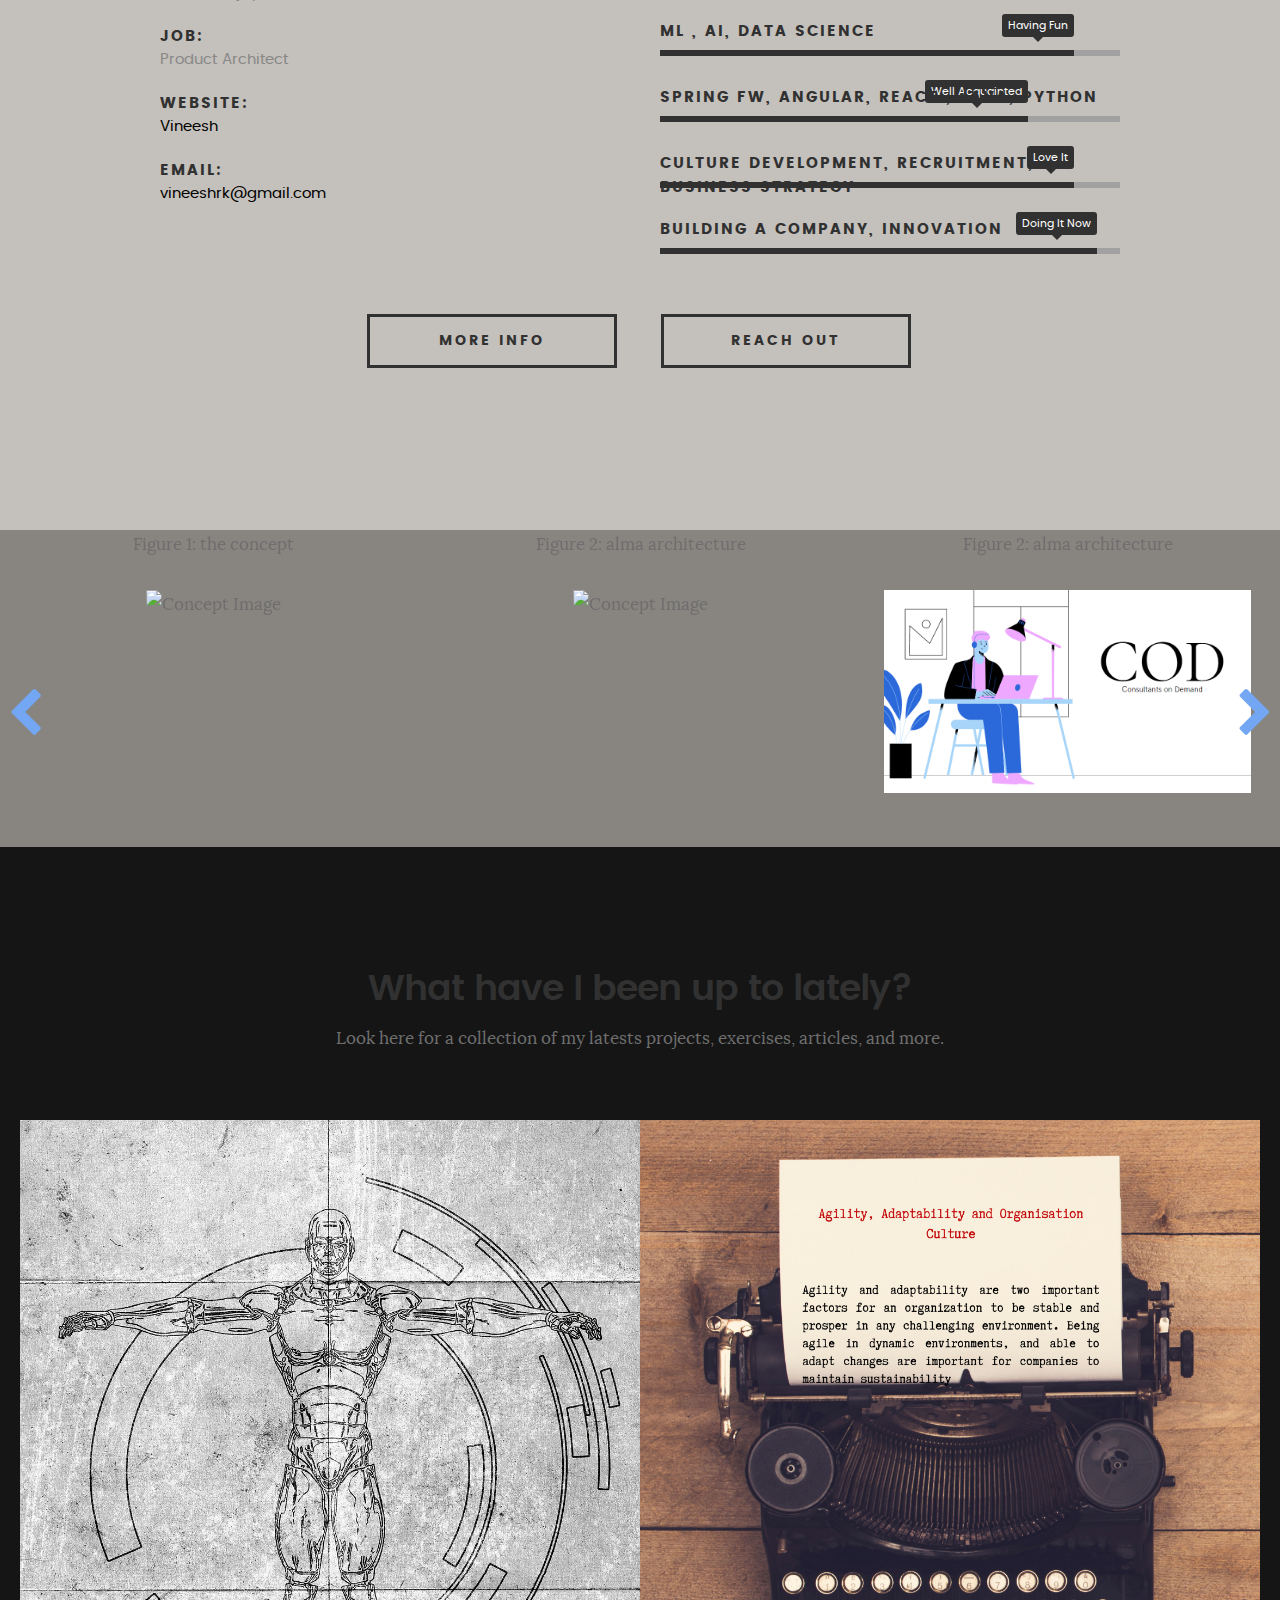
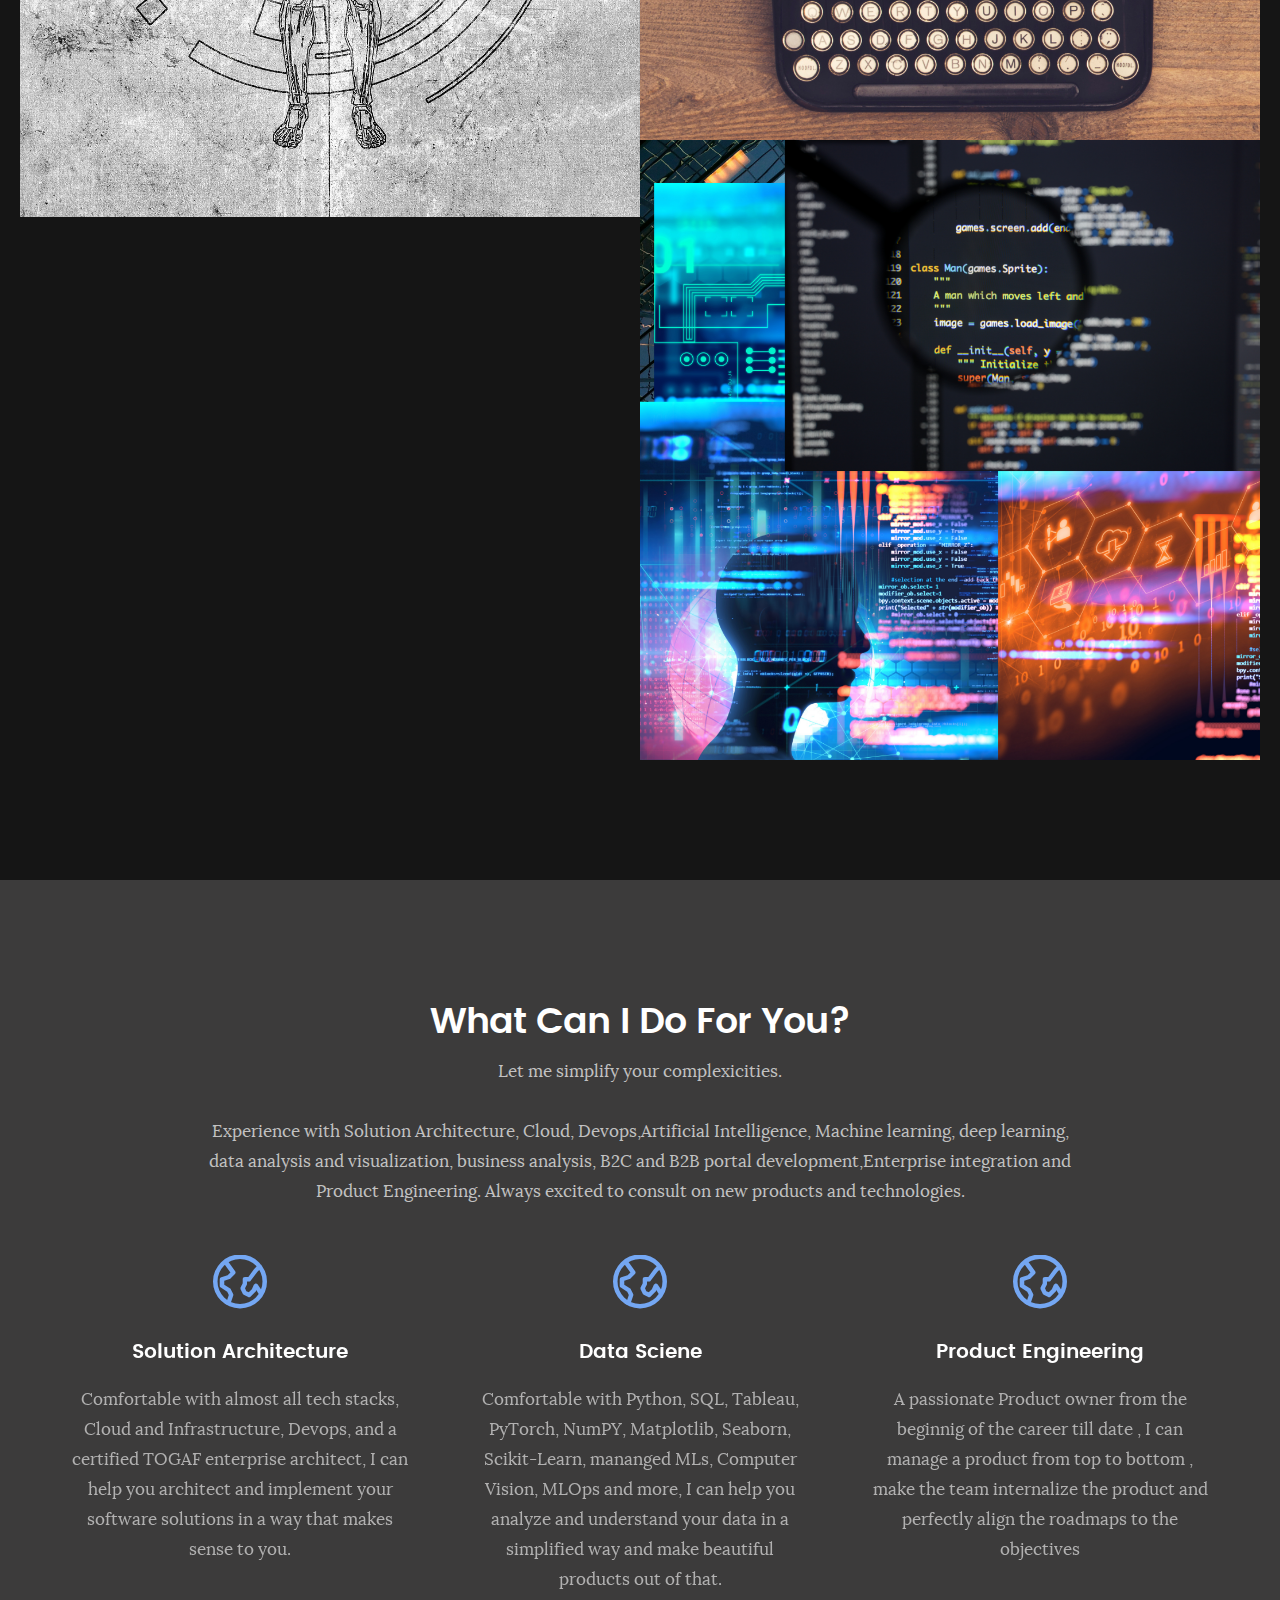
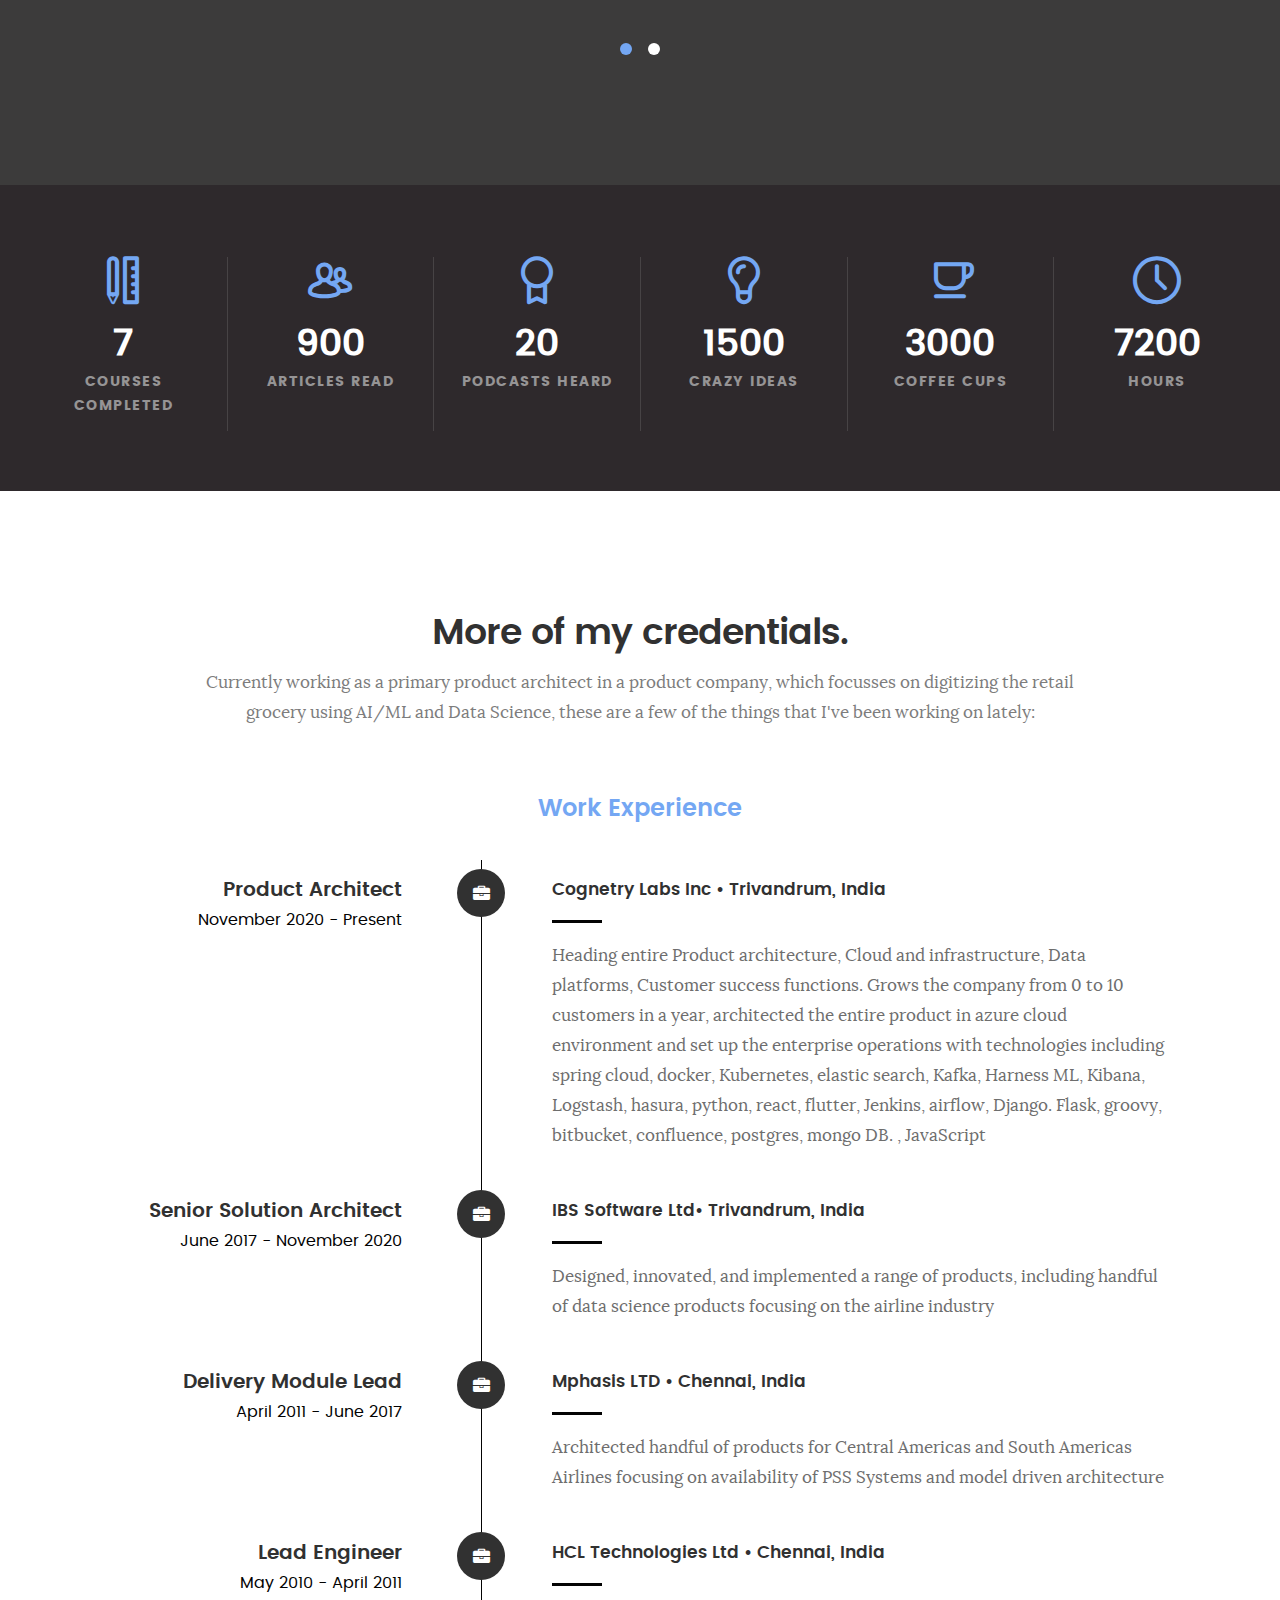
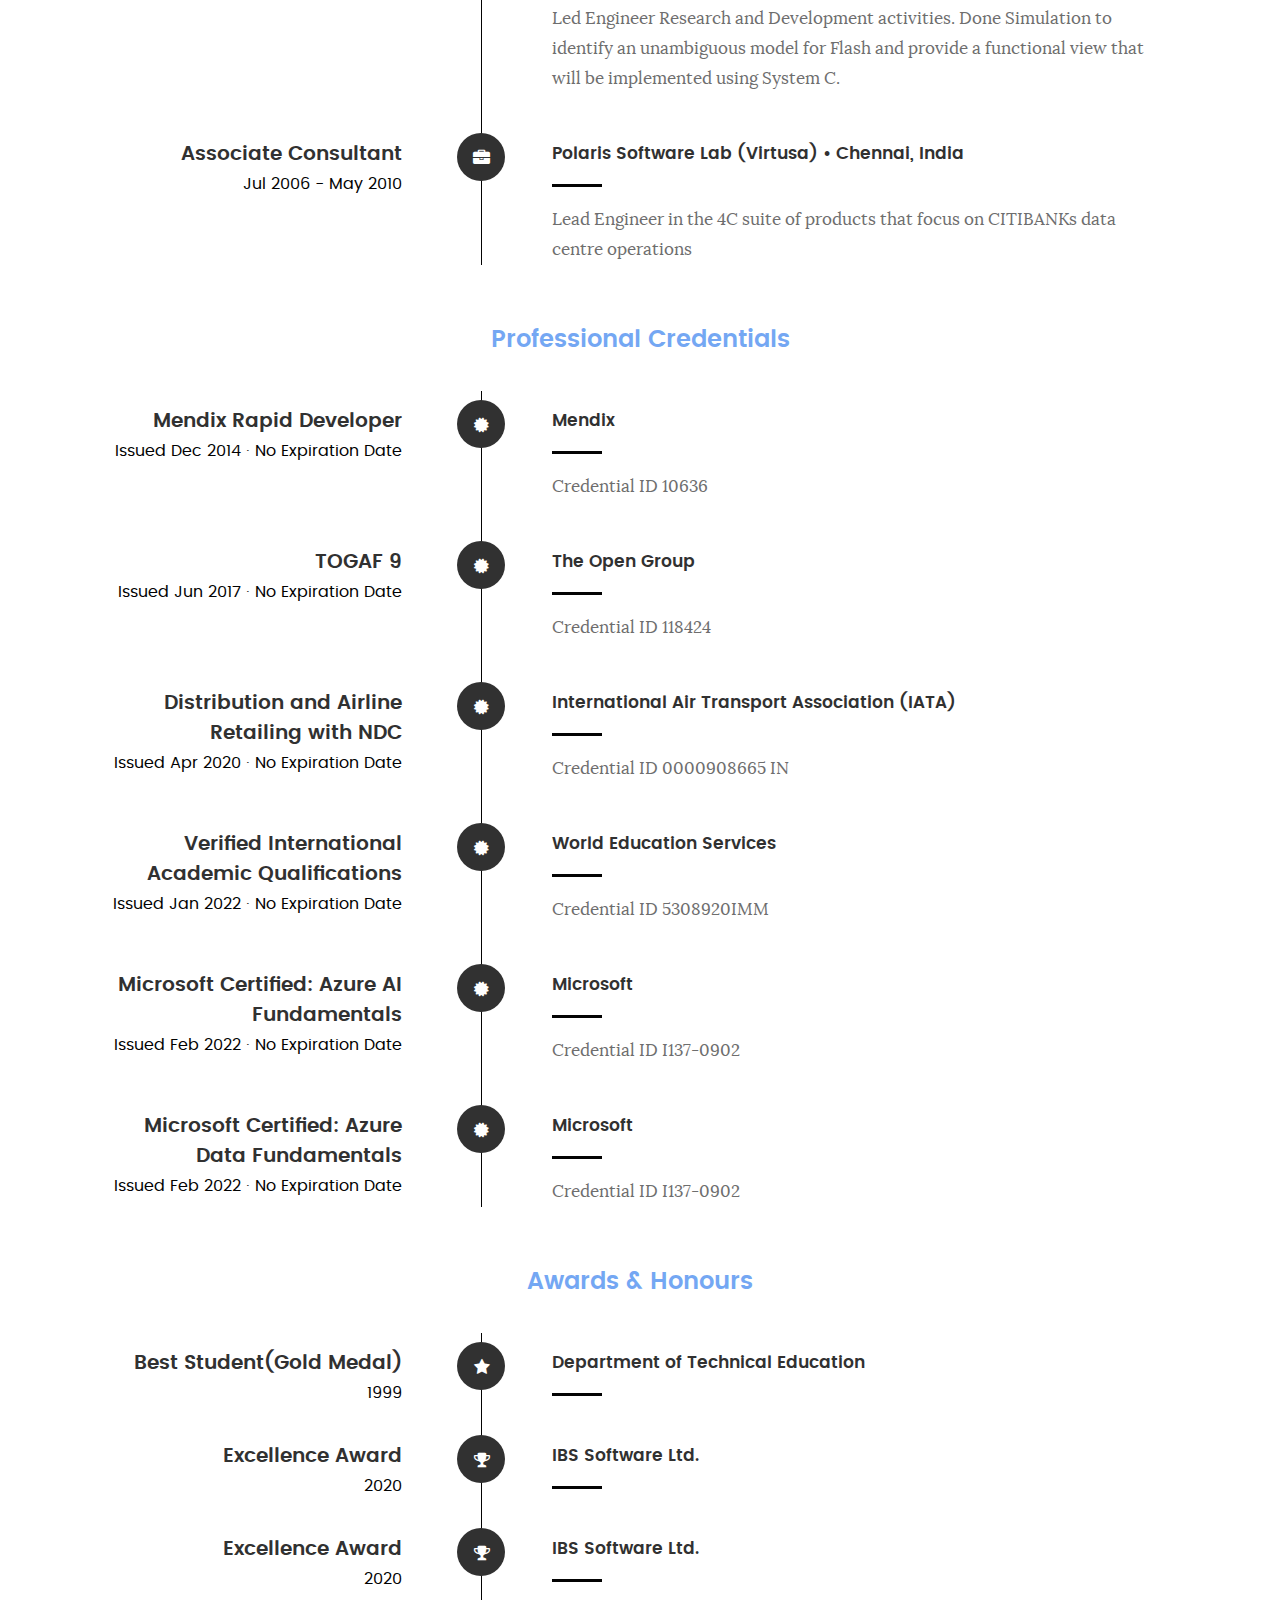
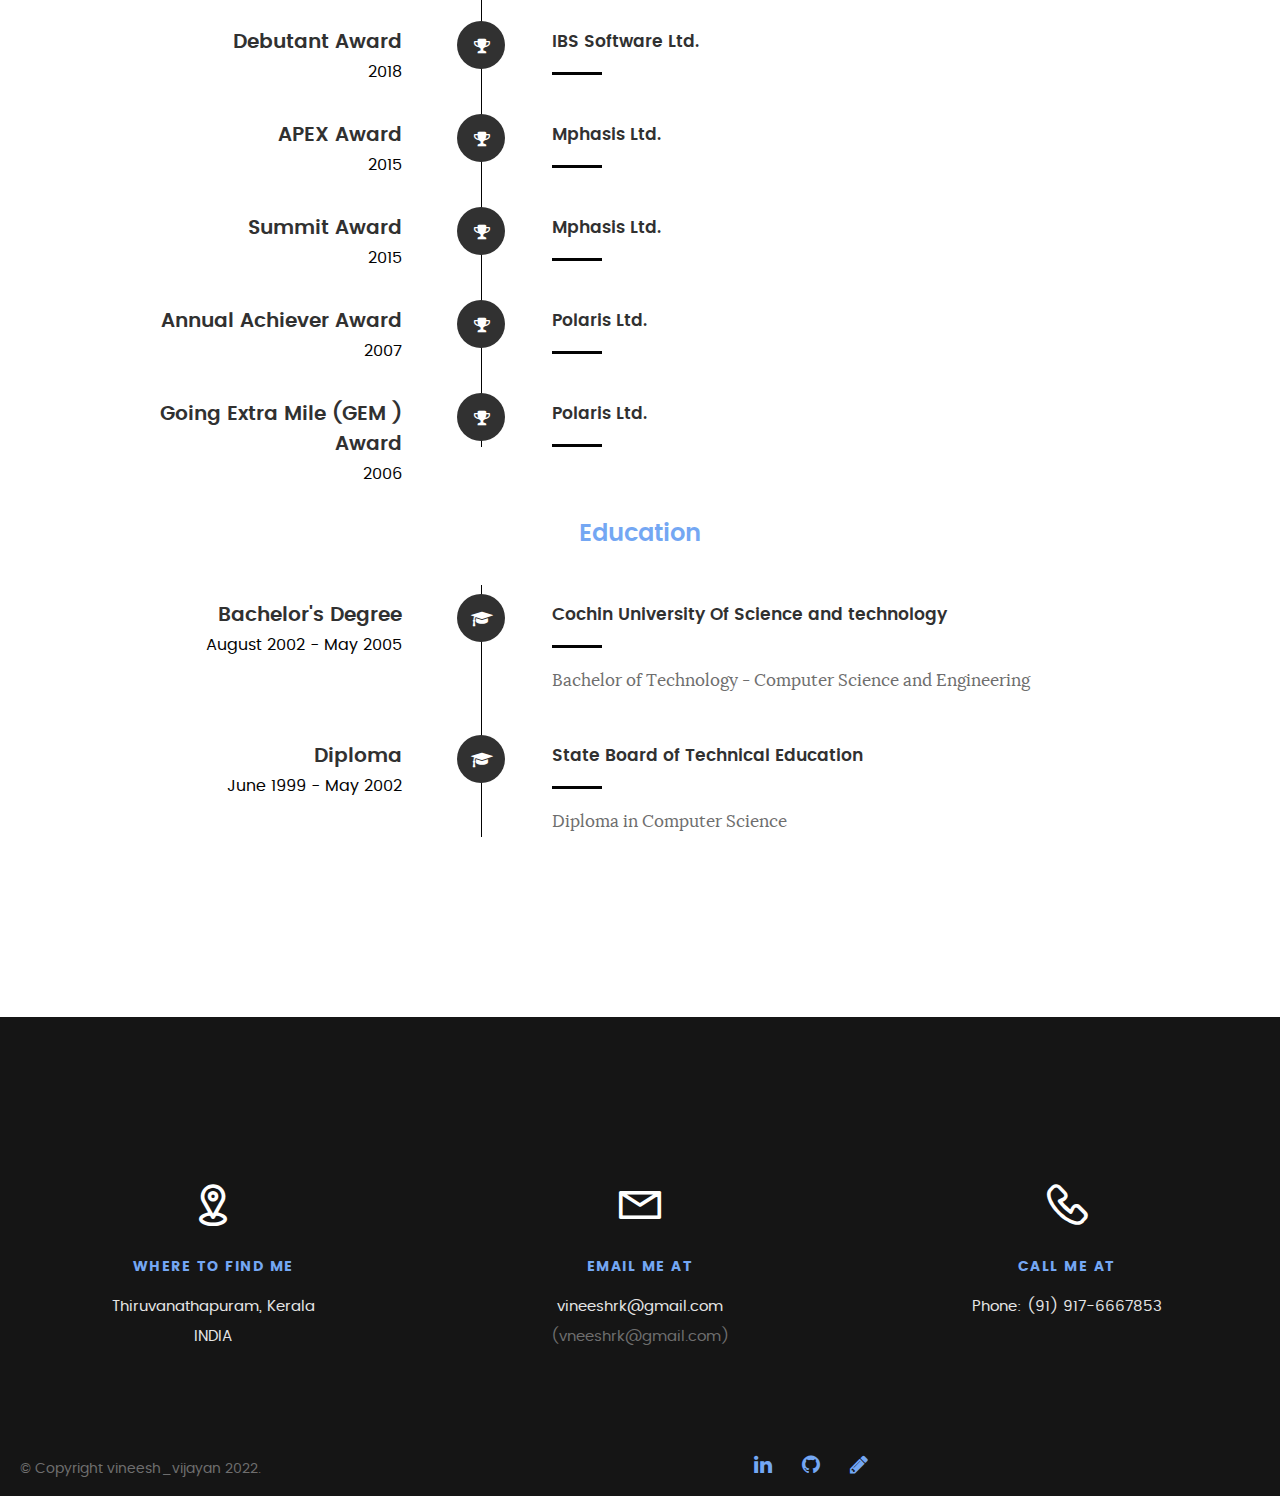
==== commit 80bb3999: "latest changes" ====
--- a/index.html
+++ b/index.html
@@ -170,24 +170,24 @@
 				<ul class="skill-bars">
 				   <li>
 				   	<div class="progress percent85"><span>Every Day</span></div>
-				   	<strong>Python, Pandas, Numpy</strong>
+				   	<strong>Product Engineering, Solution Architecture</strong>
 				   </li>
 				   <li>
 				   	<div class="progress percent90"><span>Having Fun</span></div>
-				   	<strong>PyTorch, Matplotlib</strong>
+				   	<strong>ML , AI, Data Science</strong>
 				   </li>
 				   <li>
 				   	<div class="progress percent80"><span>Well Acquainted</span></div>
-				   	<strong>SQL, Tableau</strong>
+				   	<strong>Spring FW, Angular, React , Java, Python</strong>
 				   </li>
 				   <li>
 				   	<div class="progress percent90"><span>Love It</span></div>
-				   	<strong>Scikit-Learn, Tensorflow</strong>
+				   	<strong>Culture Development, Recruitment, Business Strategy</strong>
 				   </li>
 				   <li>
 
 				   	<div class="progress percent95"><span>Doing It Now</span></div>
-				   	<strong>Content Creation, Editing</strong>
+				   	<strong>Building a company, Innovation</strong>
 				   </li>
       
 				</ul> <!-- /skill-bars -->		
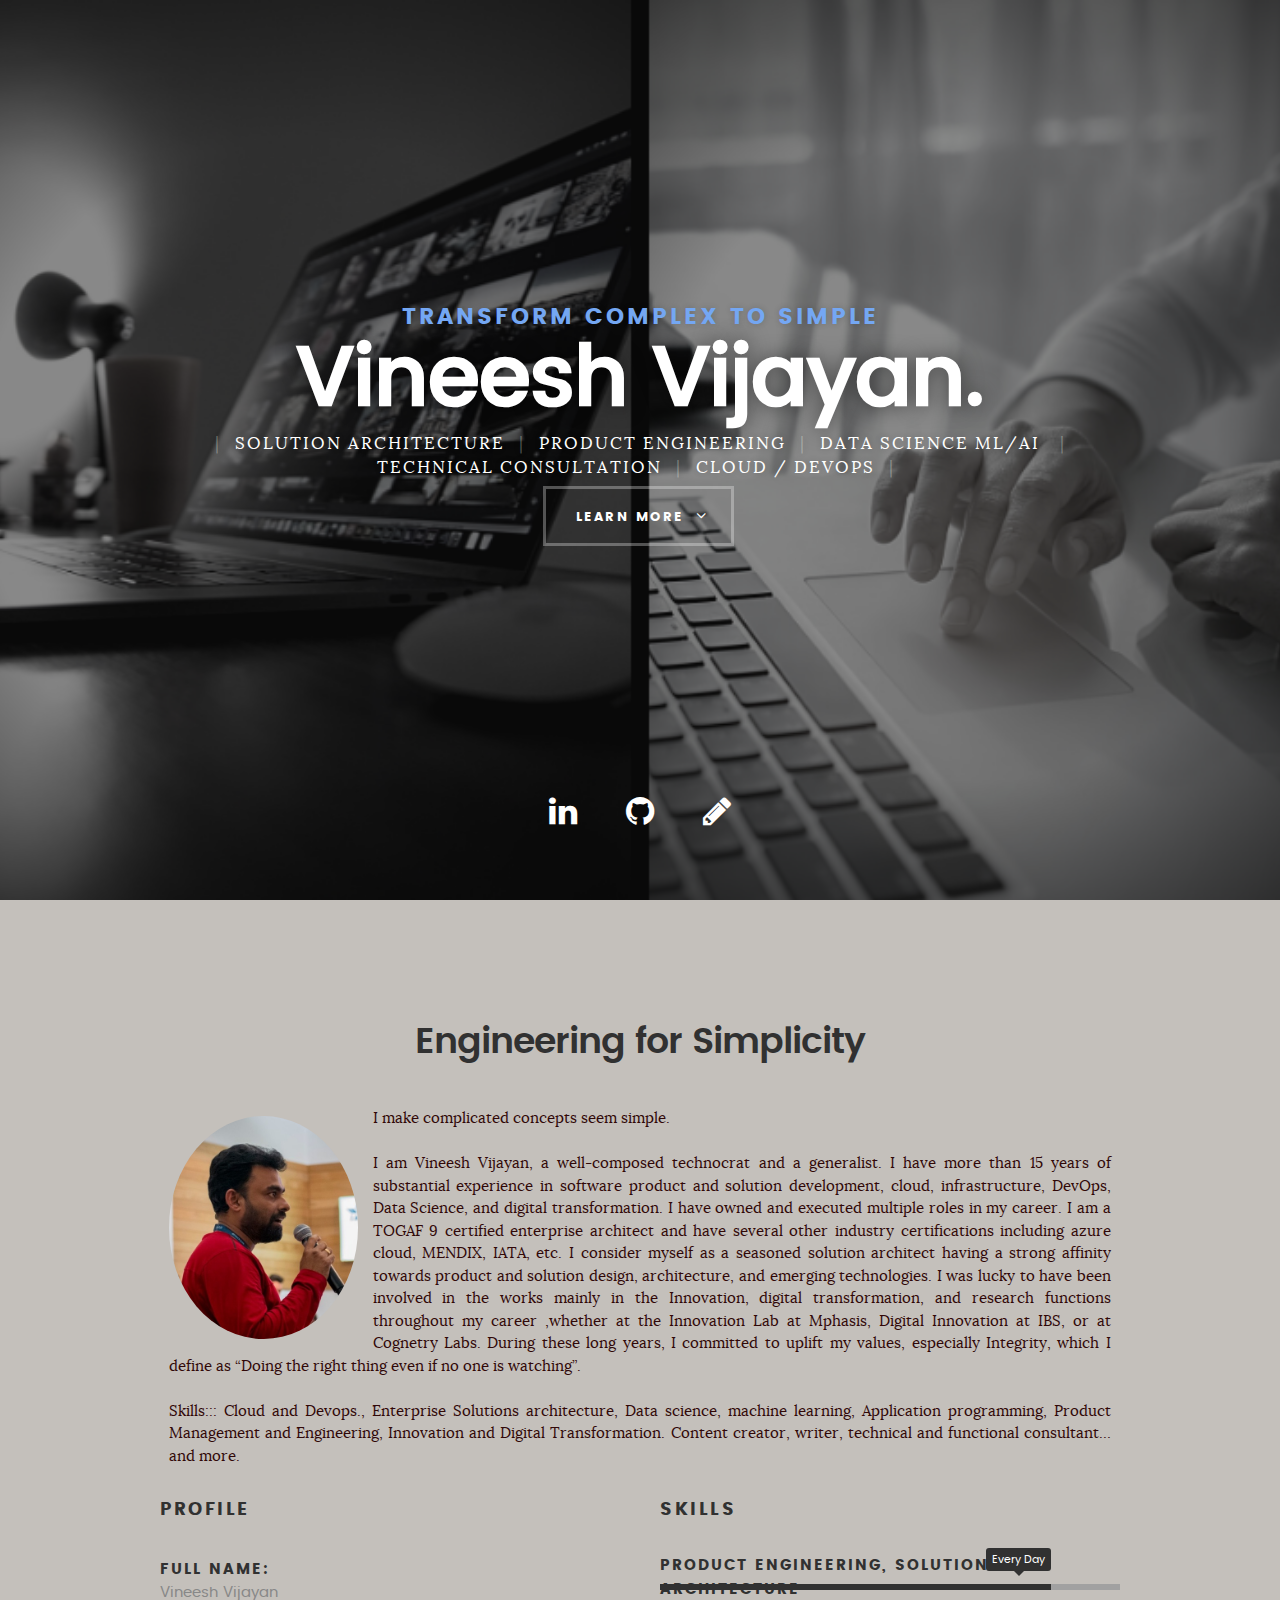
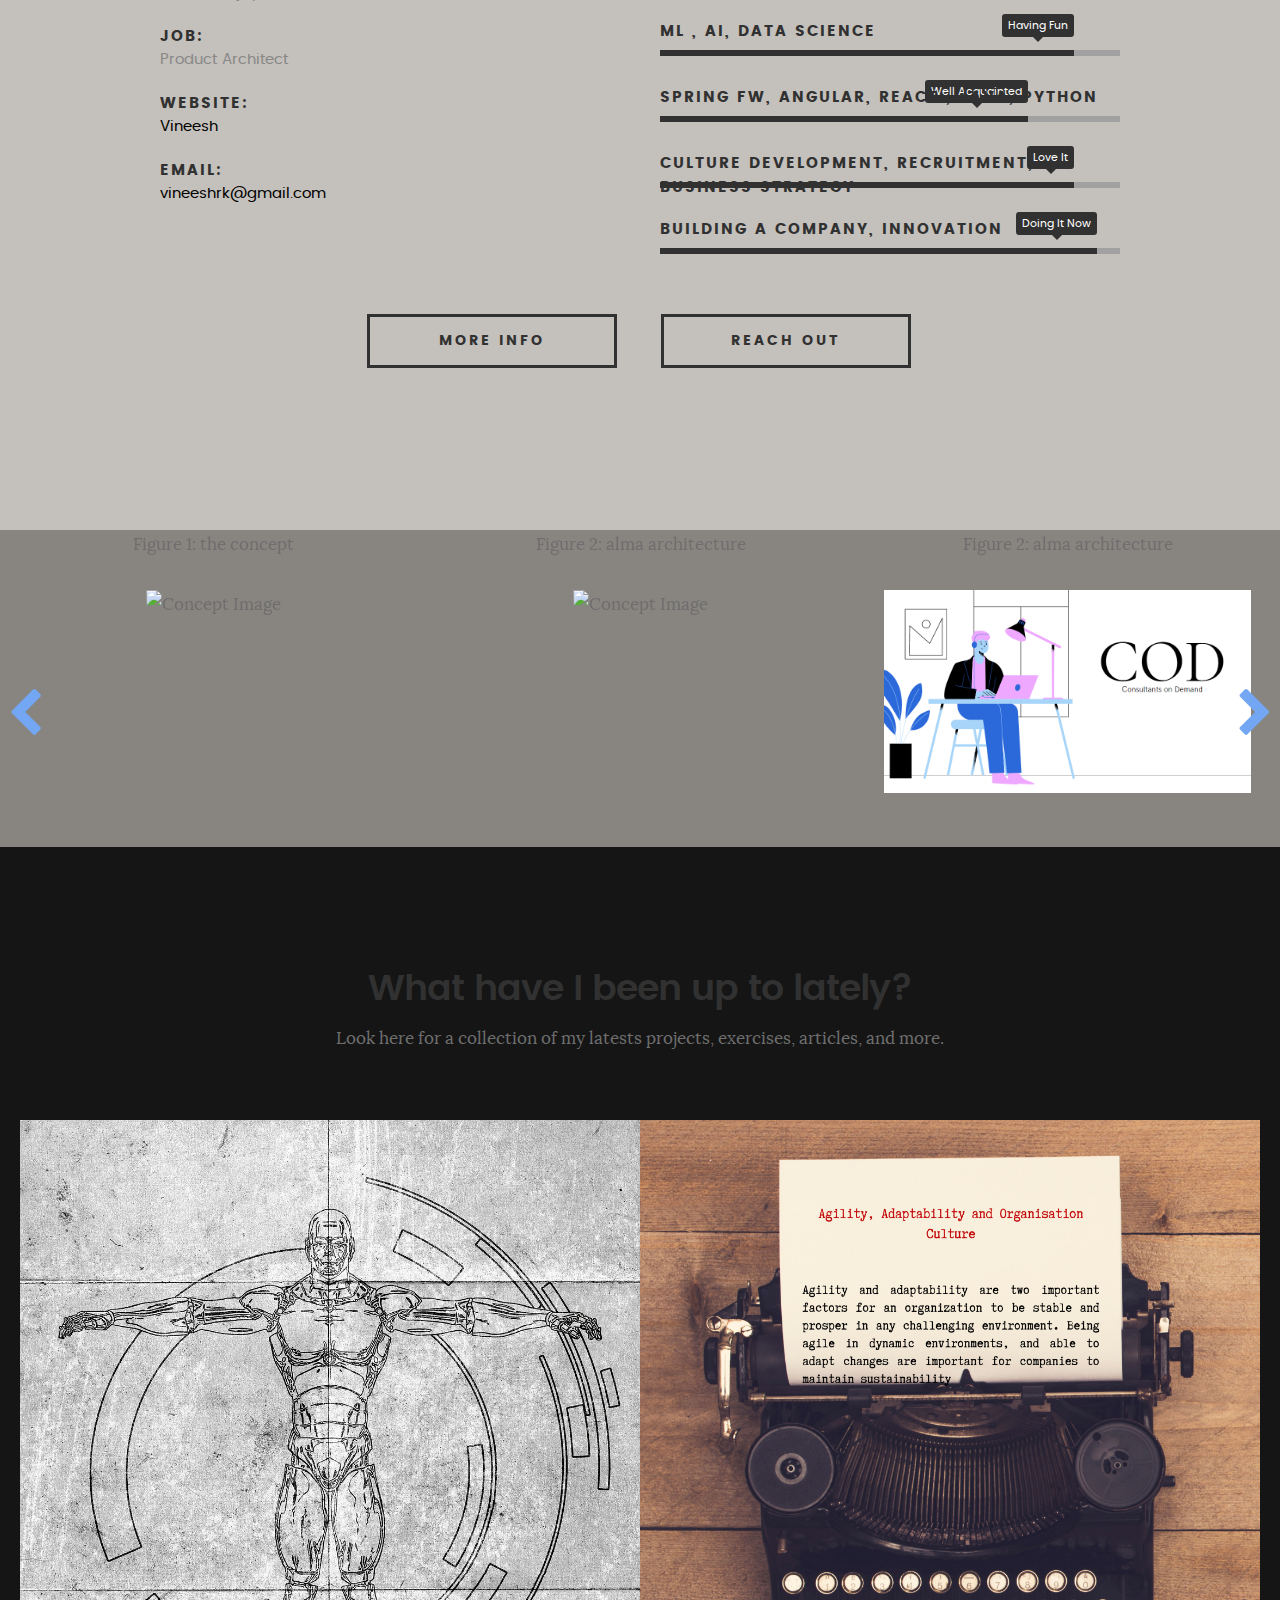
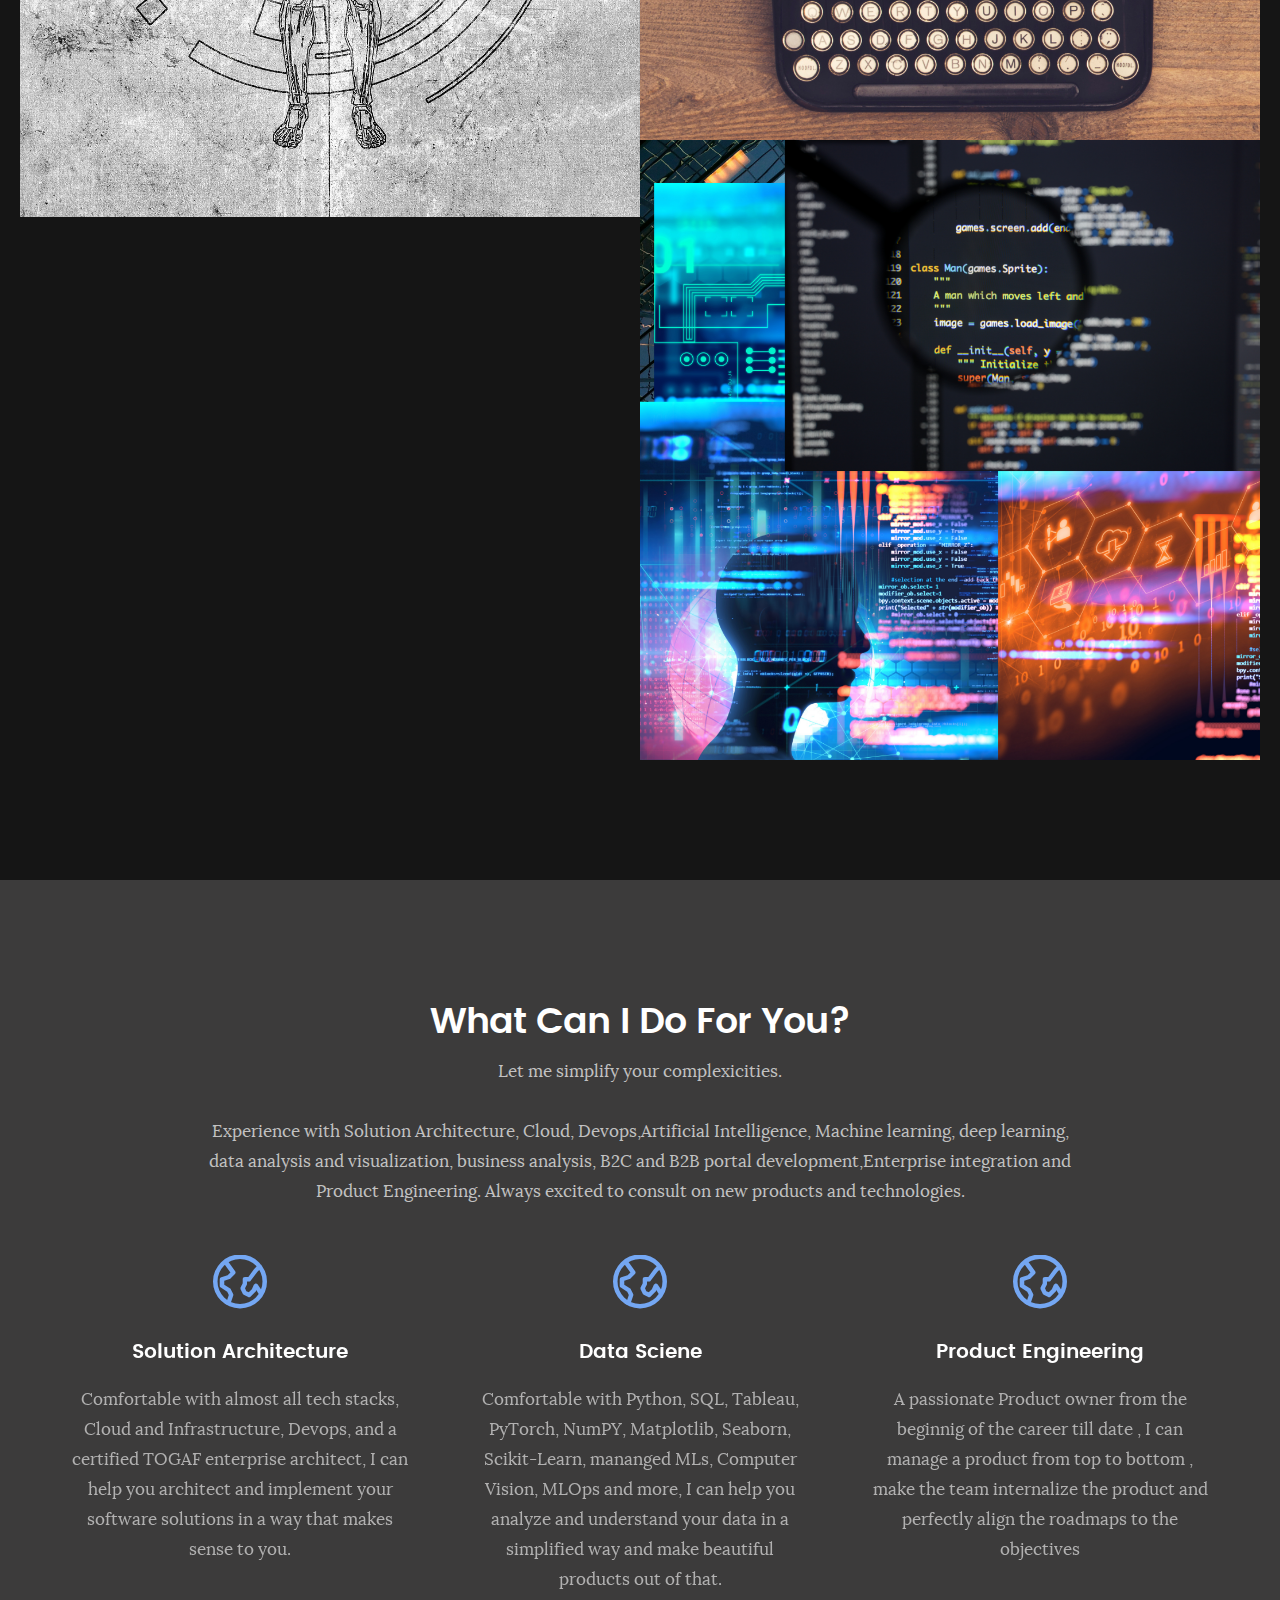
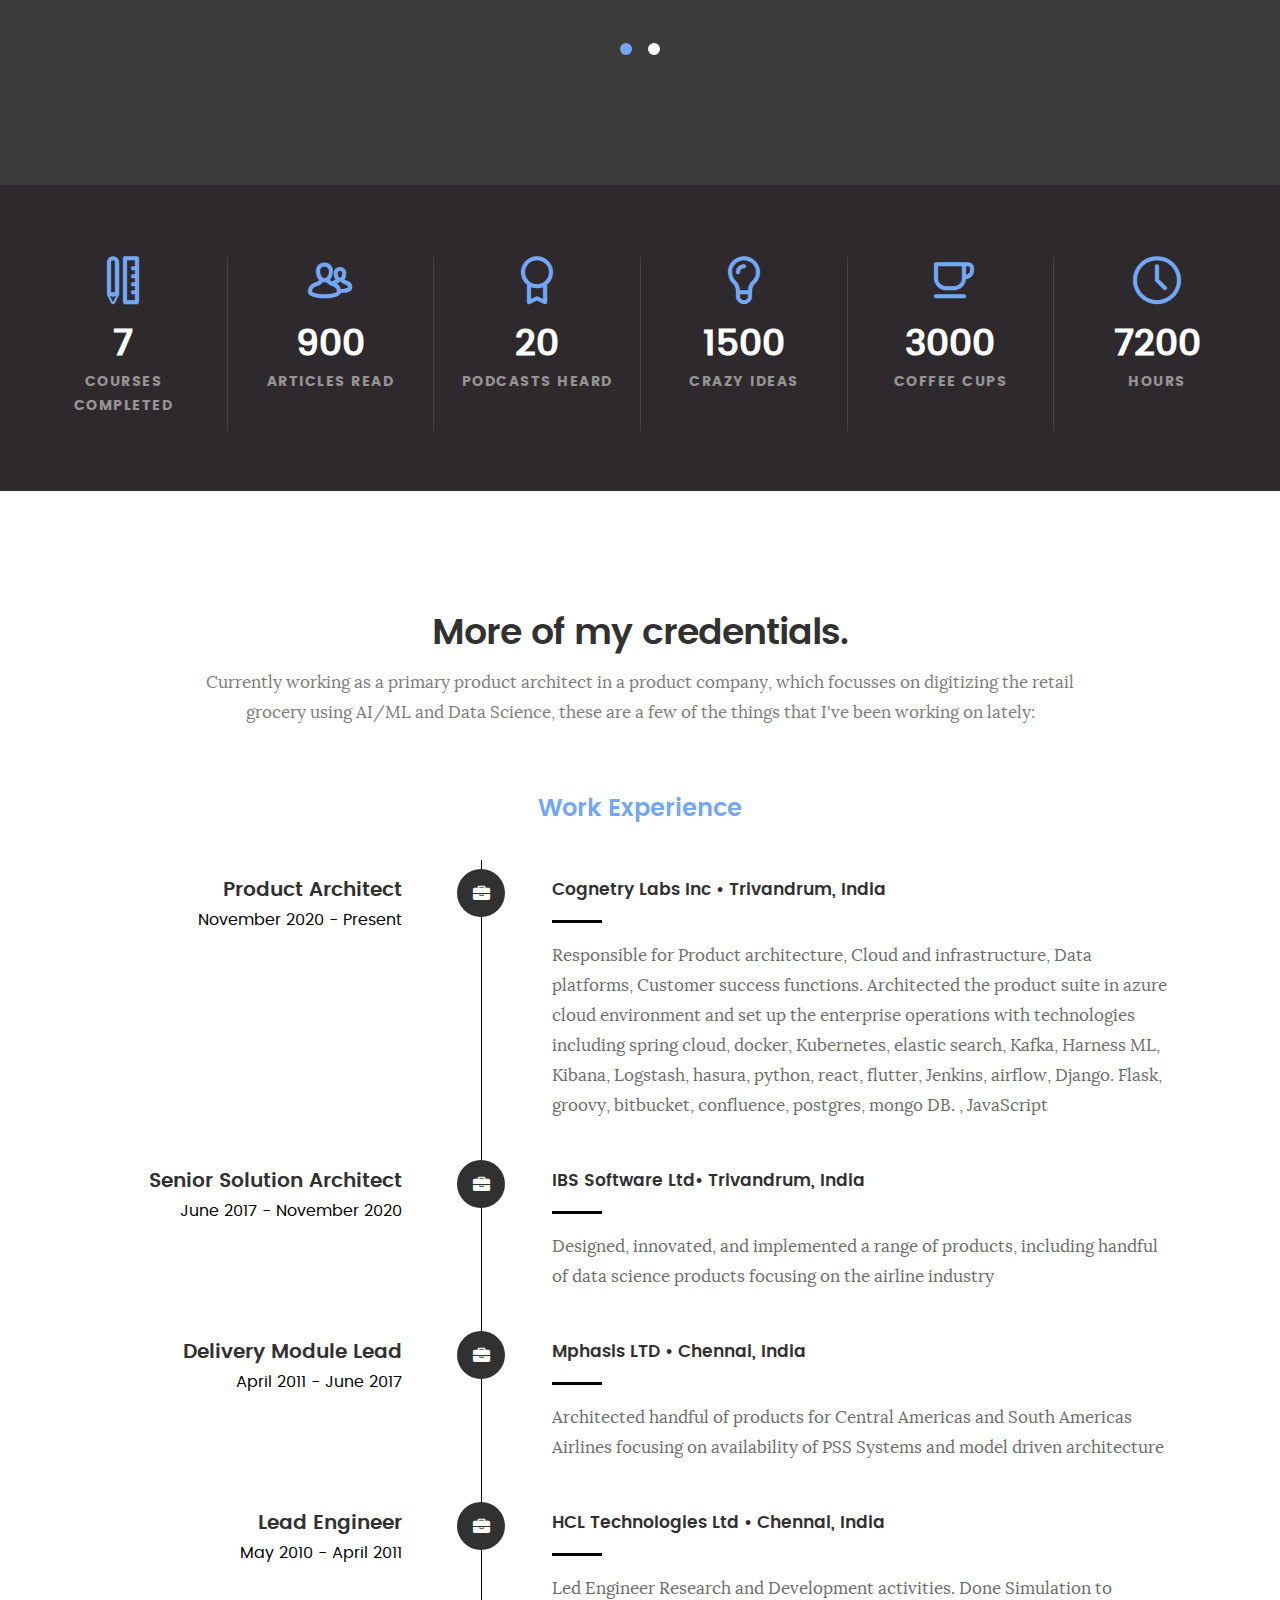
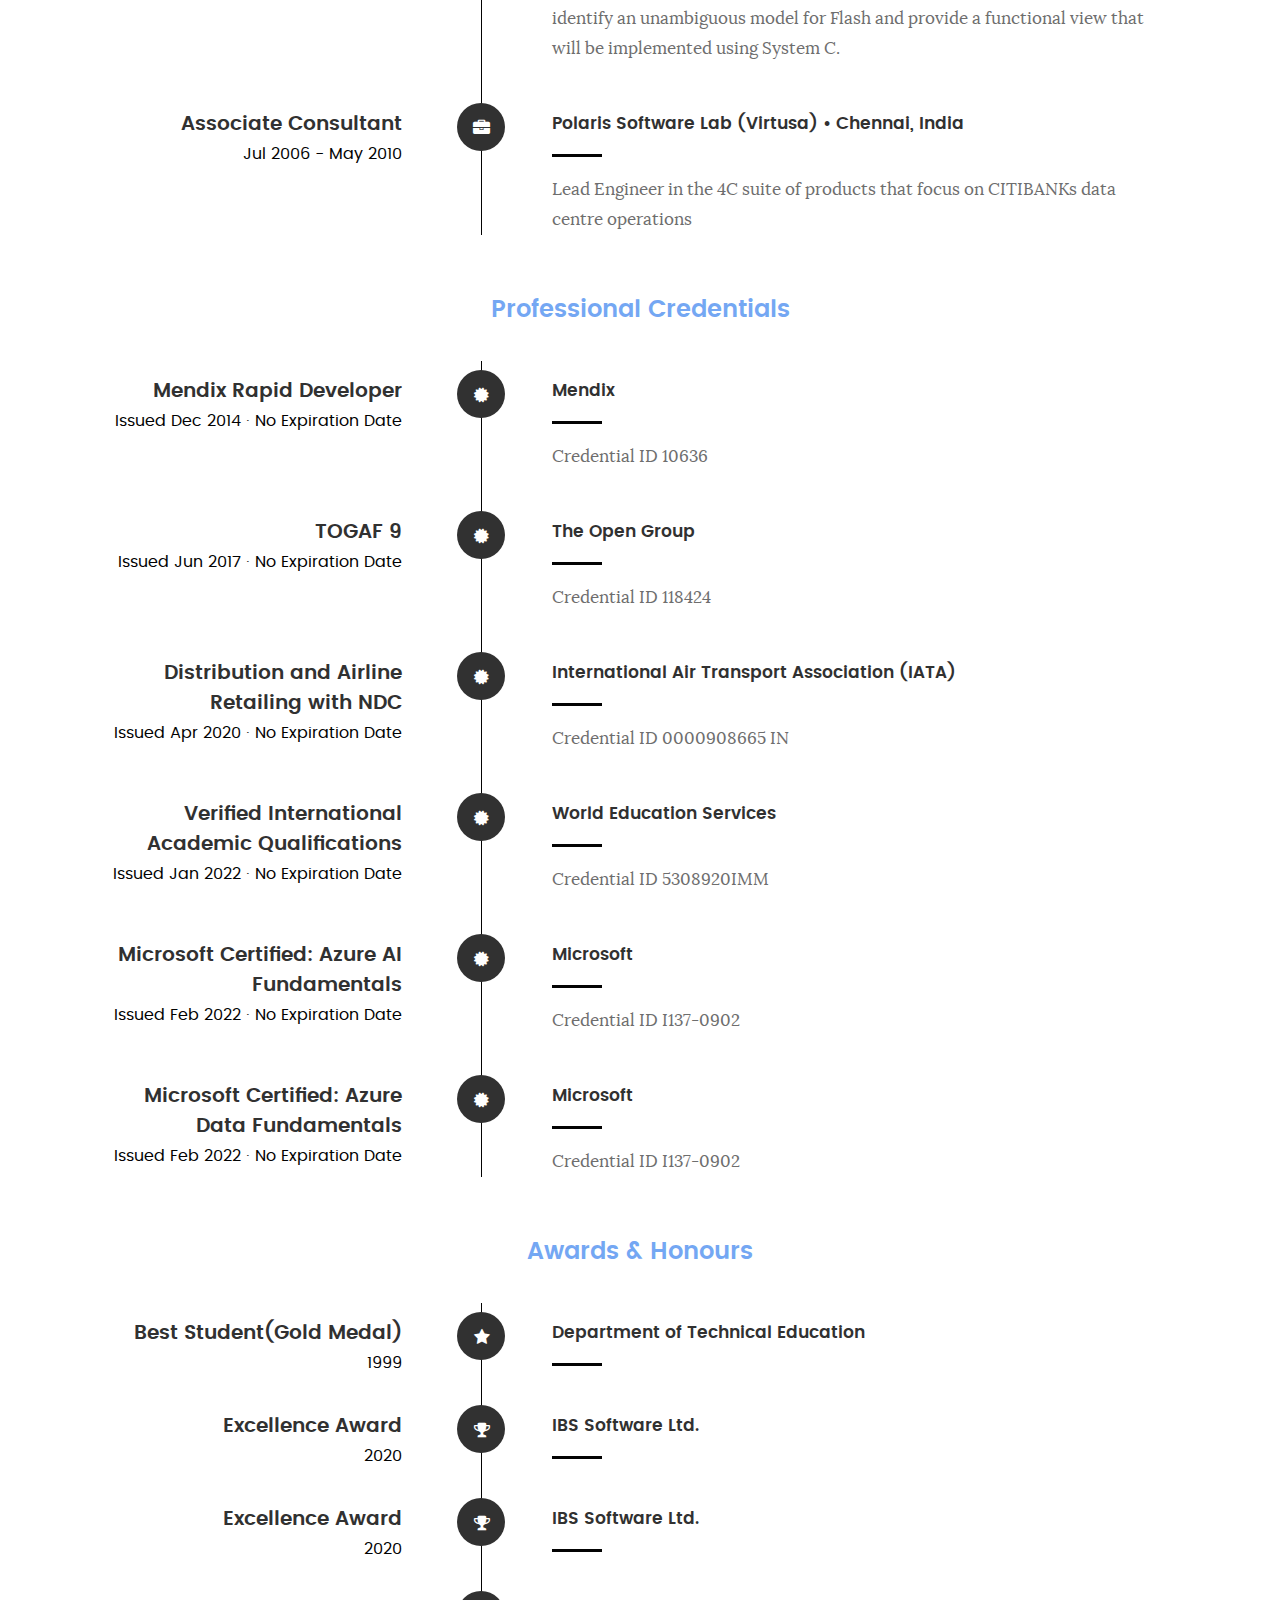
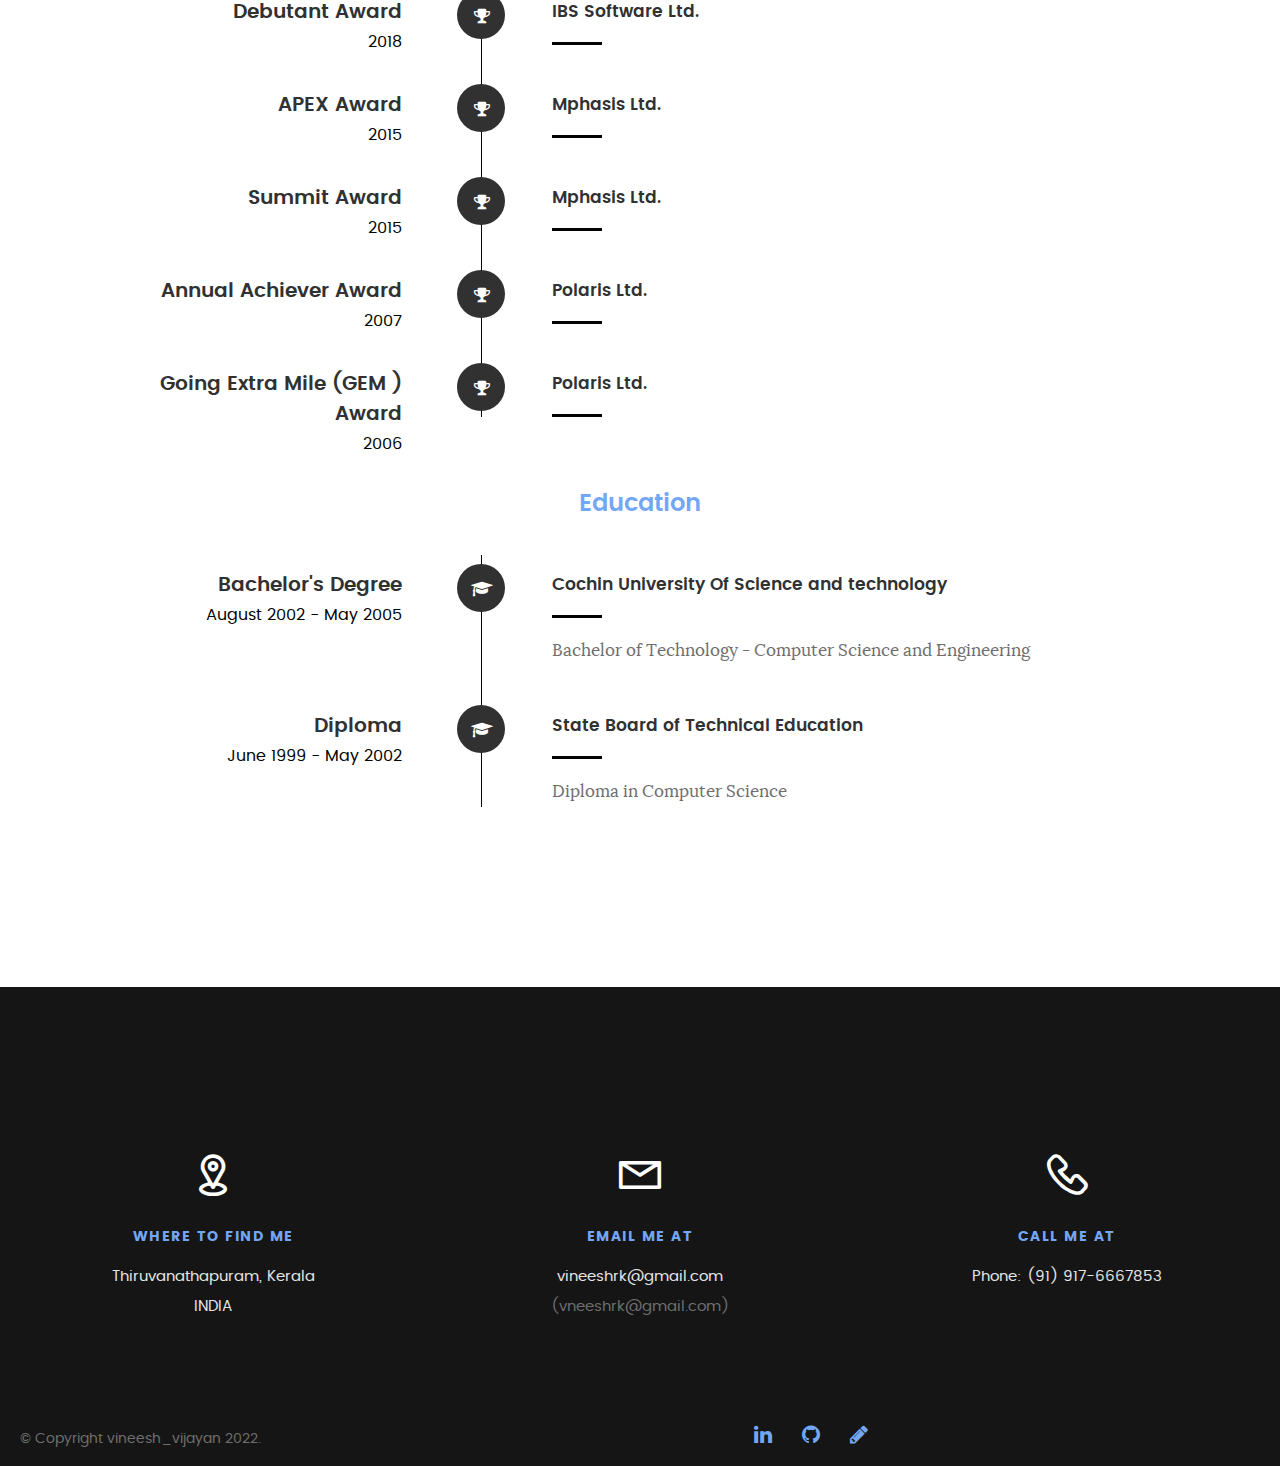
==== commit 58ce9fe0: "Update index.html" ====
--- a/index.html
+++ b/index.html
@@ -683,7 +683,7 @@
 
 	   				<div class="timeline-content">
 	   					<h4>Cognetry Labs Inc • Trivandrum, India   </h4>
-	   					<p>Heading entire Product architecture, Cloud and infrastructure, Data platforms, Customer success functions. Grows the company from 0 to 10 customers in a year, architected the entire product in azure cloud environment and set up the enterprise operations with technologies including spring cloud, docker, Kubernetes, elastic search, Kafka, Harness ML, Kibana, Logstash, hasura, python, react, flutter, Jenkins, airflow, Django. Flask, groovy, bitbucket, confluence, postgres, mongo DB. , JavaScript</p>
+	   					<p>Responsible for Product architecture, Cloud and infrastructure, Data platforms, Customer success functions. Architected the  product suite in azure cloud environment and set up the enterprise operations with technologies including spring cloud, docker, Kubernetes, elastic search, Kafka, Harness ML, Kibana, Logstash, hasura, python, react, flutter, Jenkins, airflow, Django. Flask, groovy, bitbucket, confluence, postgres, mongo DB. , JavaScript</p>
 	   				</div>
 
 	   			</div> <!-- /timeline-block -->
@@ -1260,4 +1260,4 @@
 
 </body>
 
-</html>+</html>
